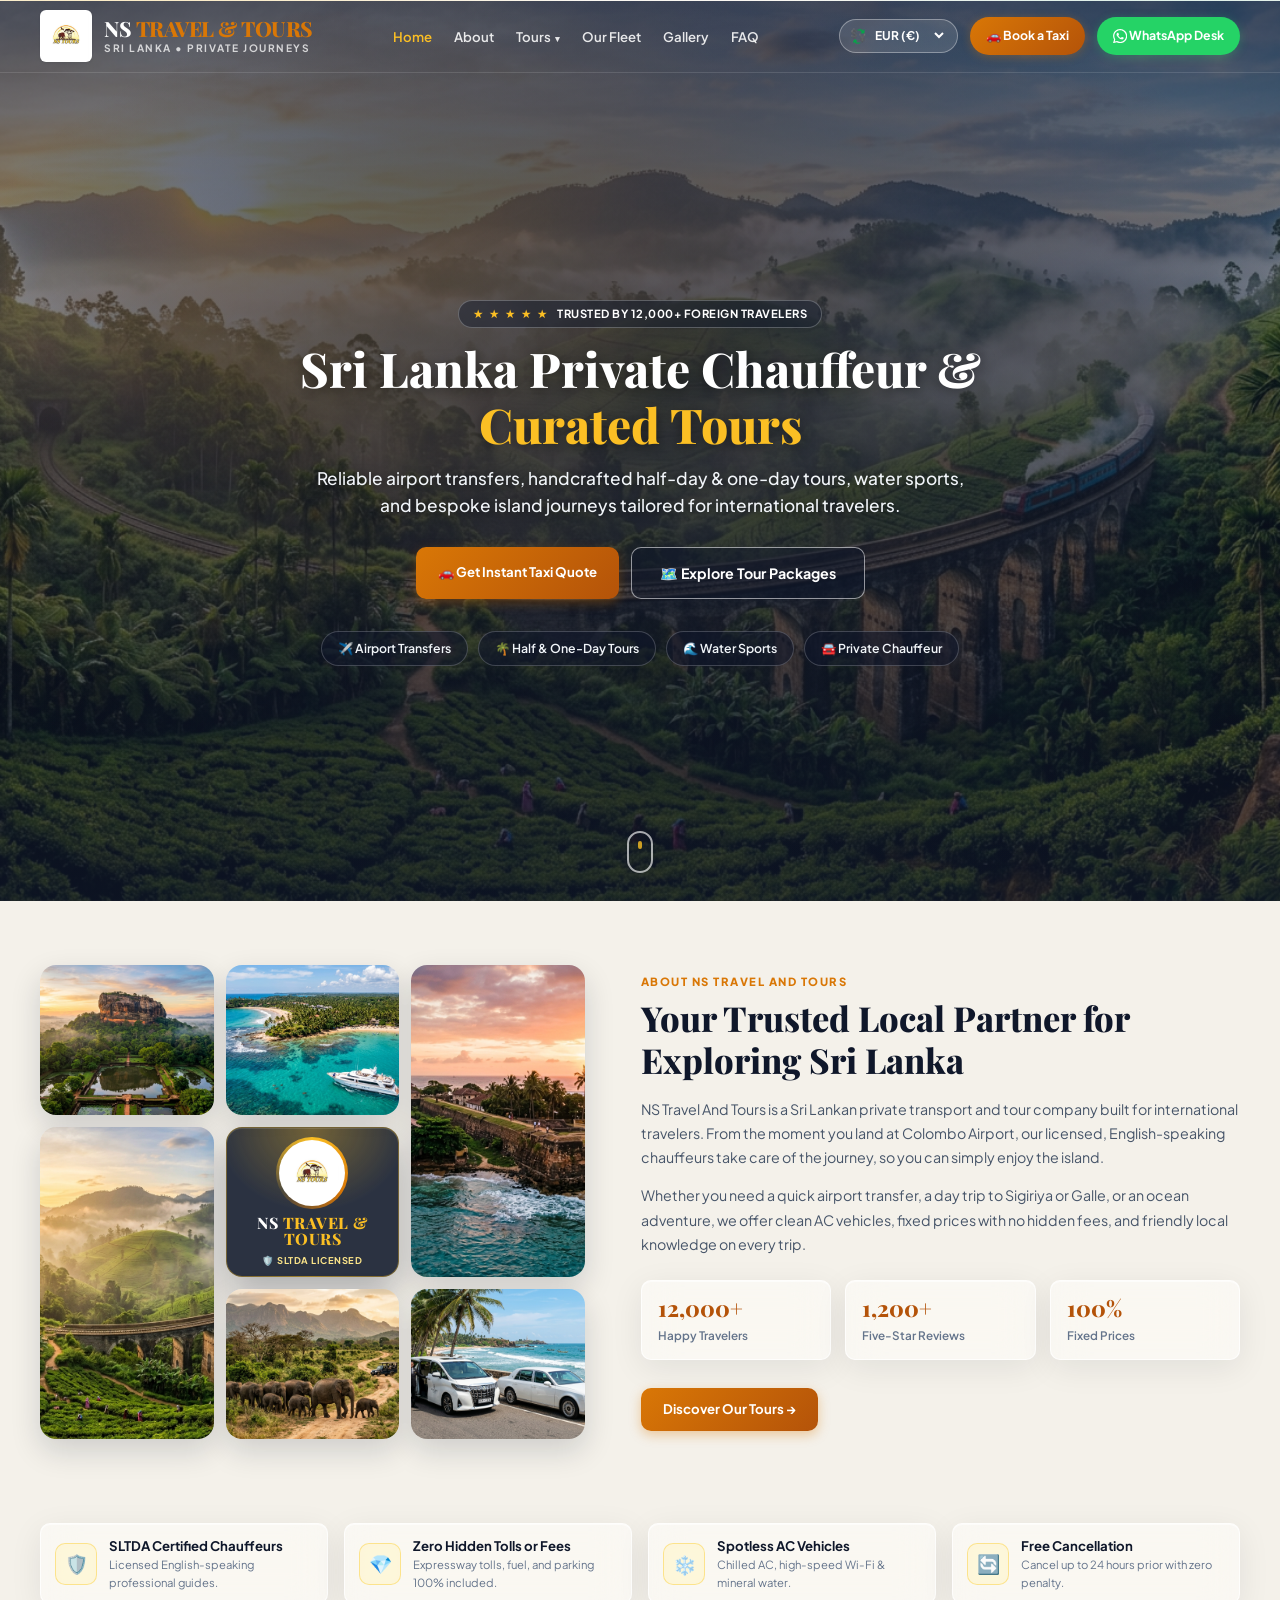
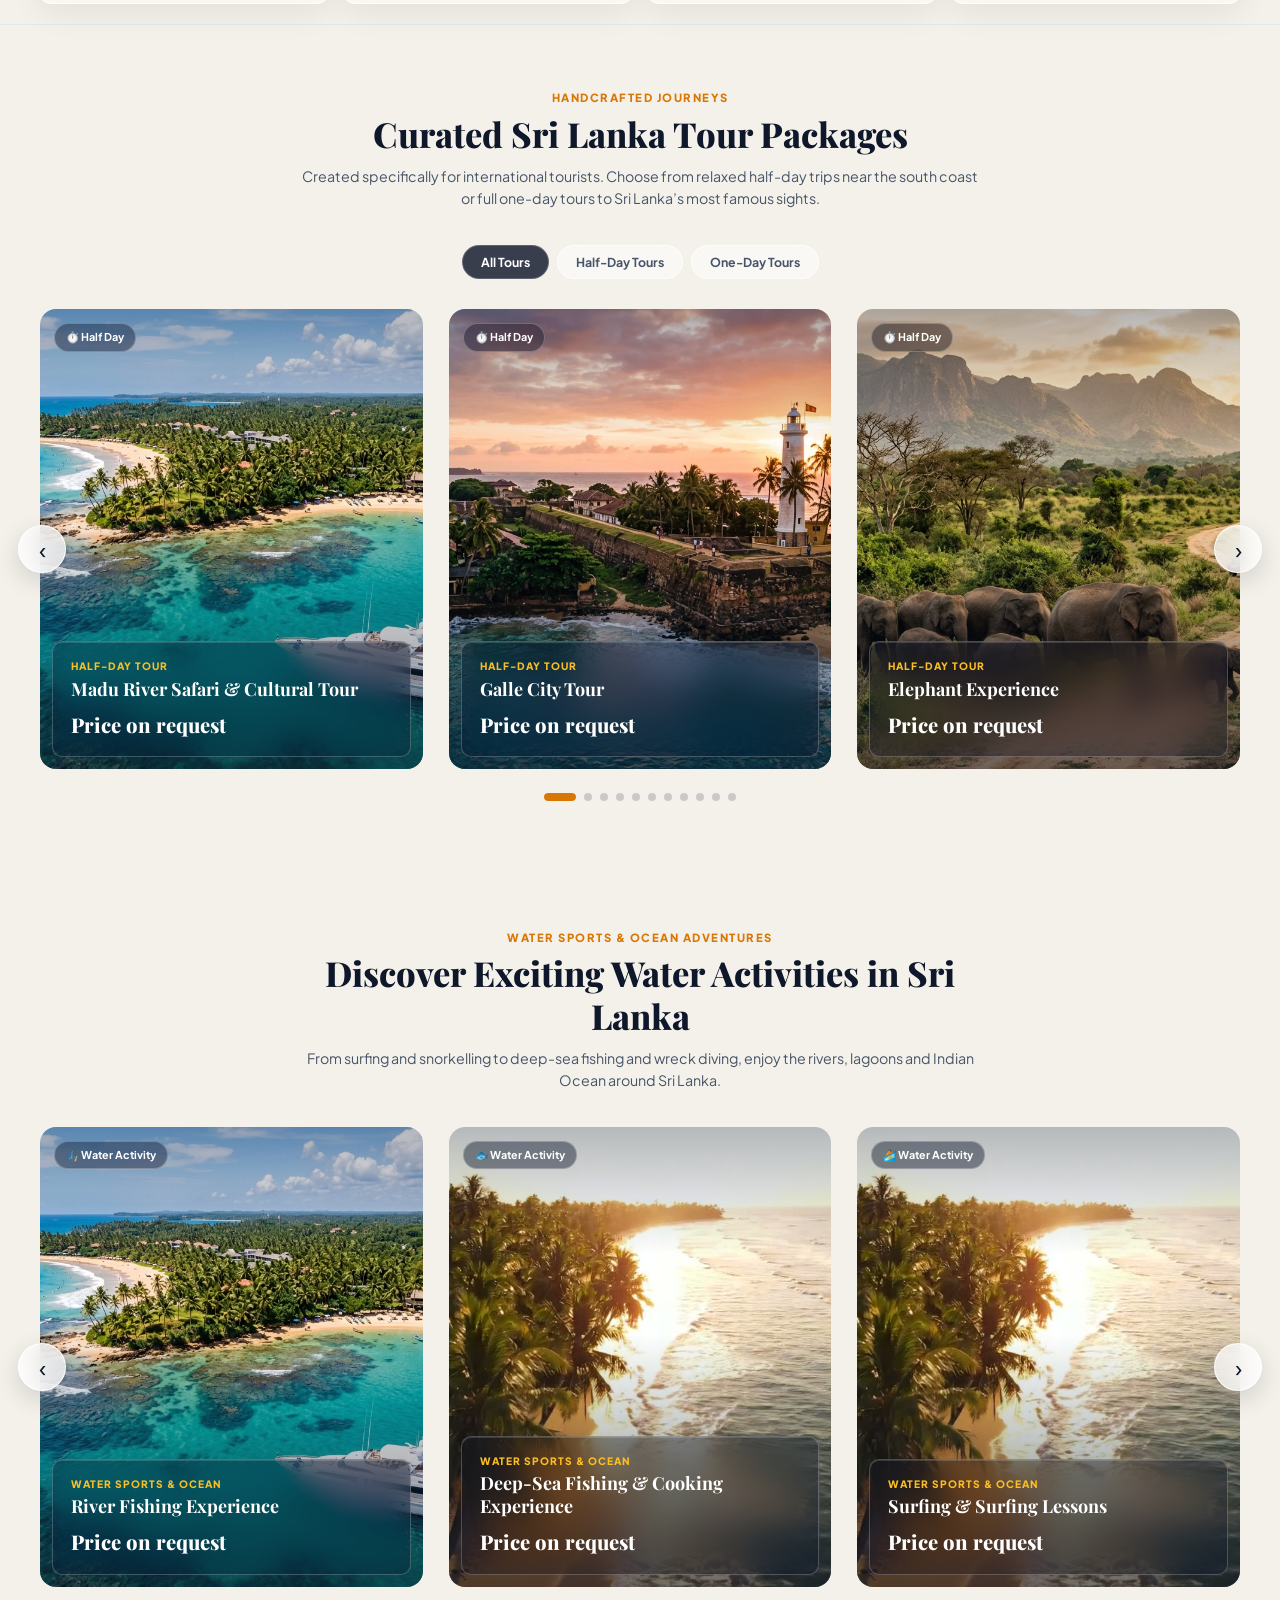
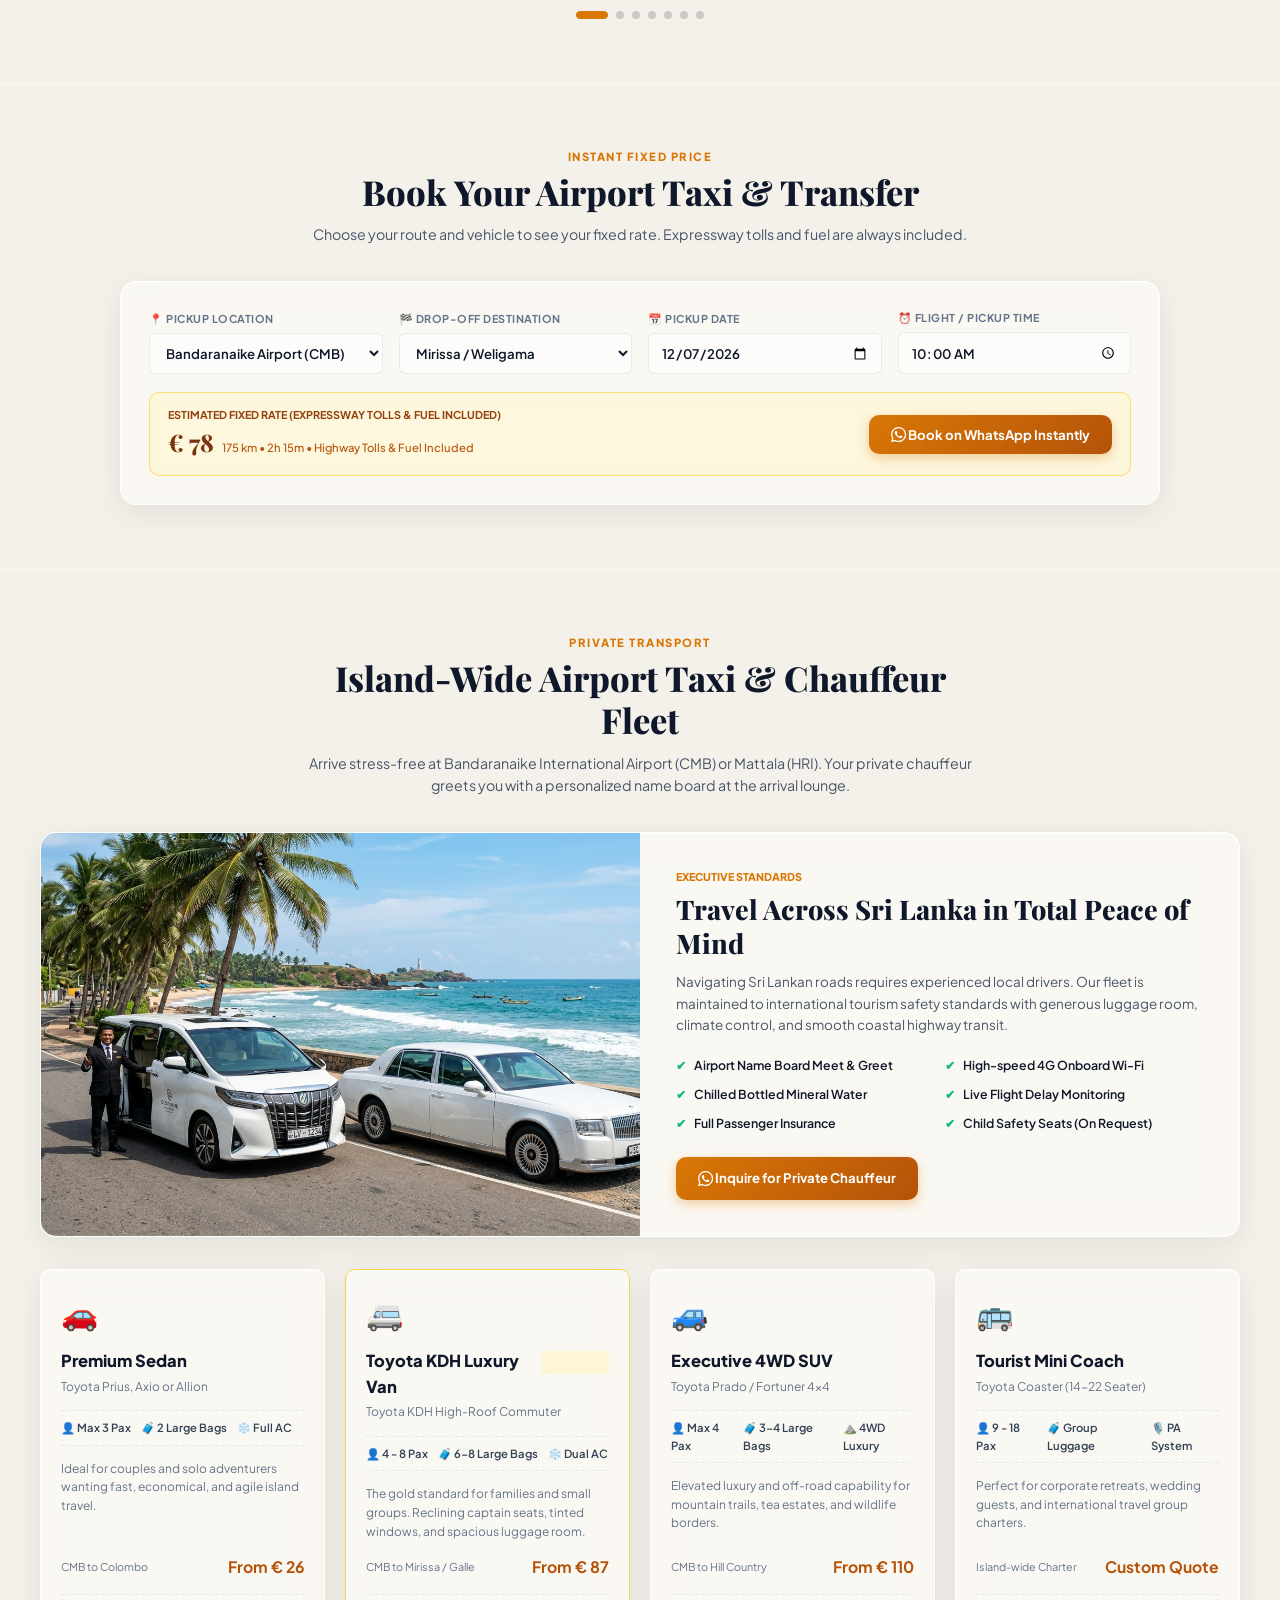
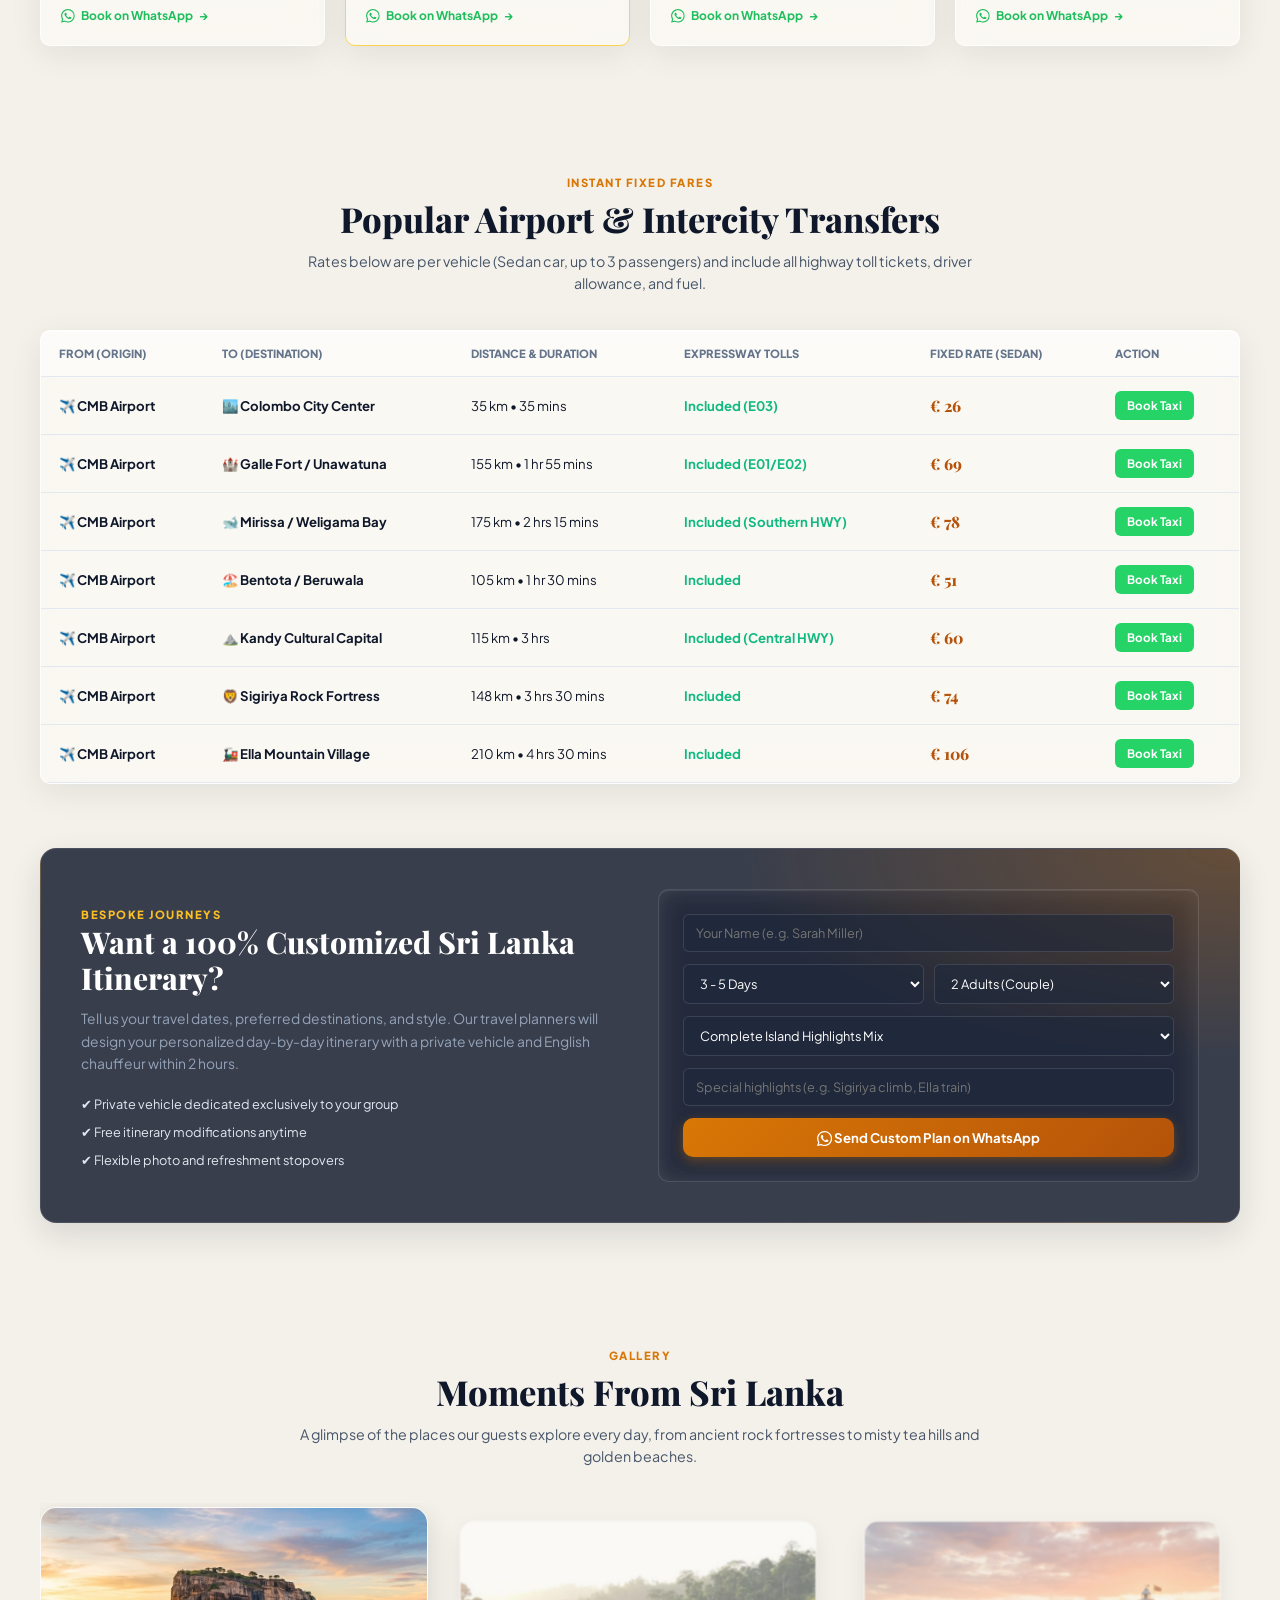
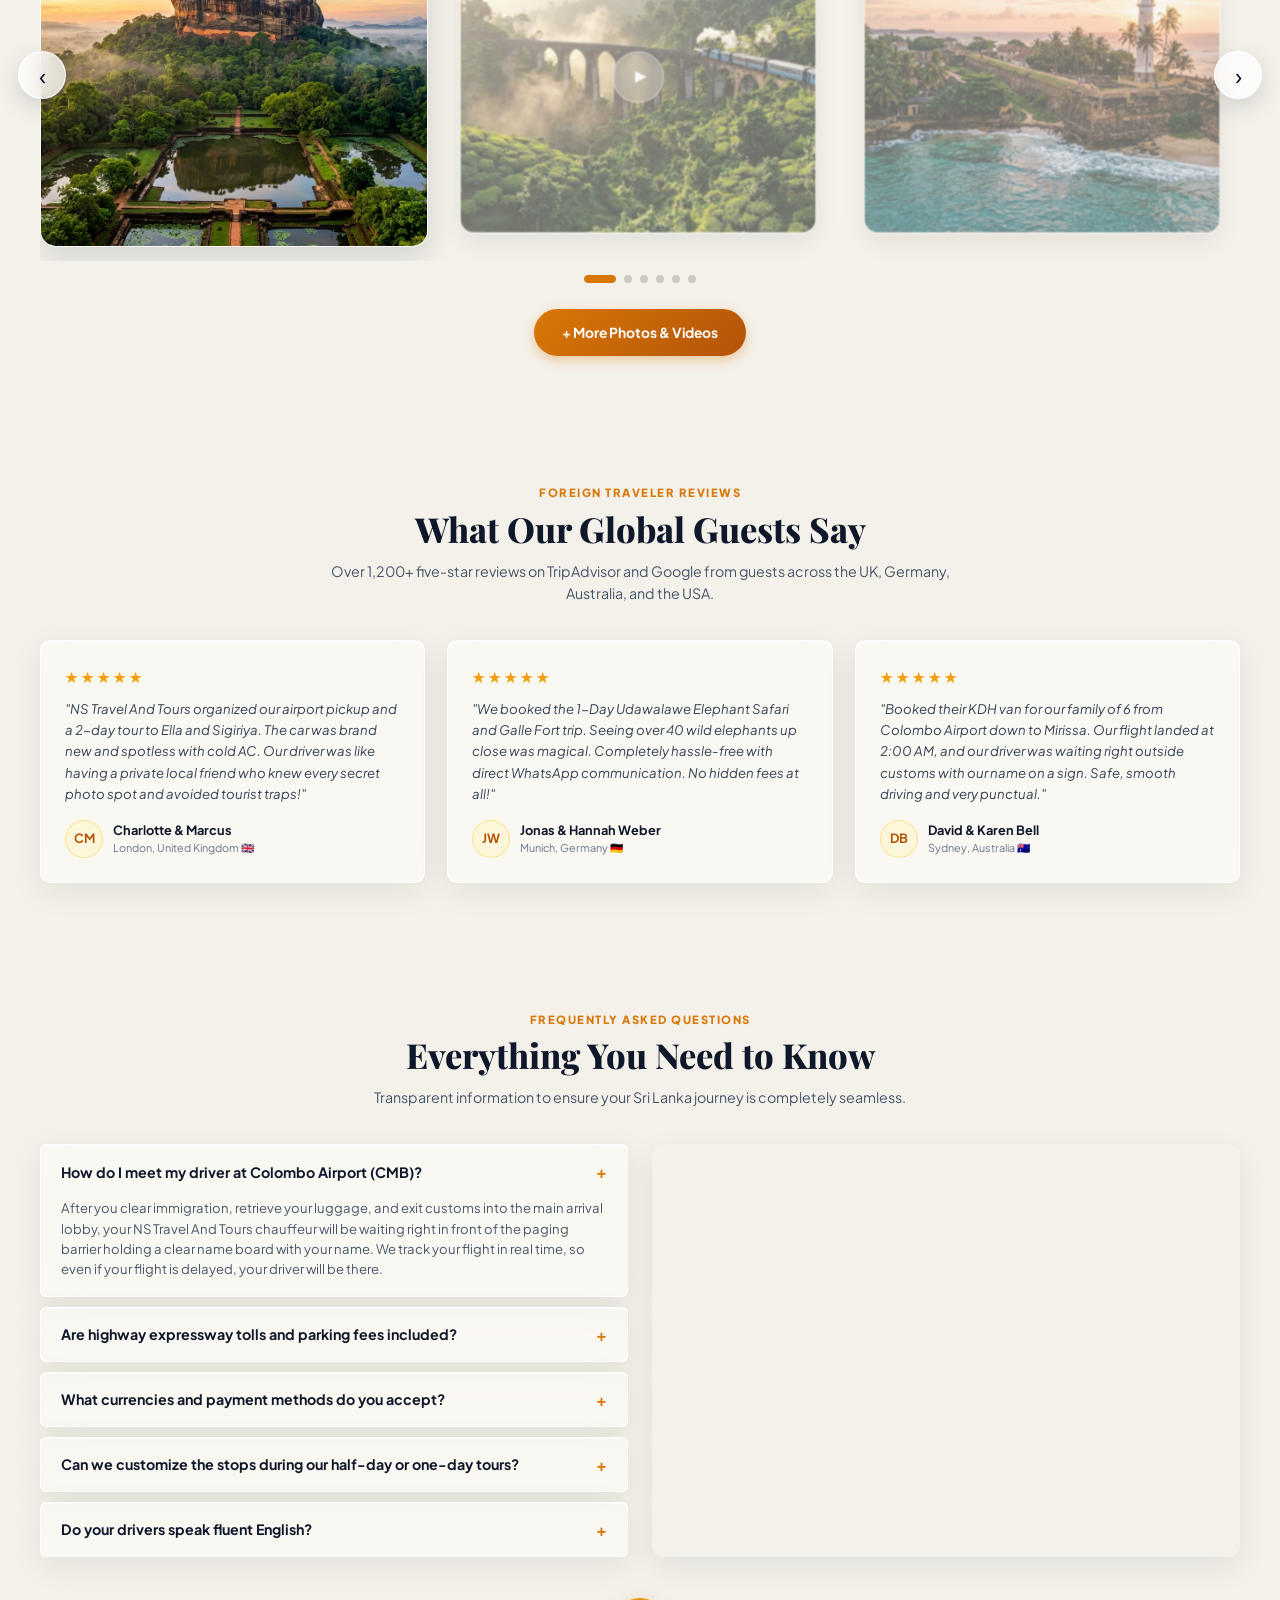
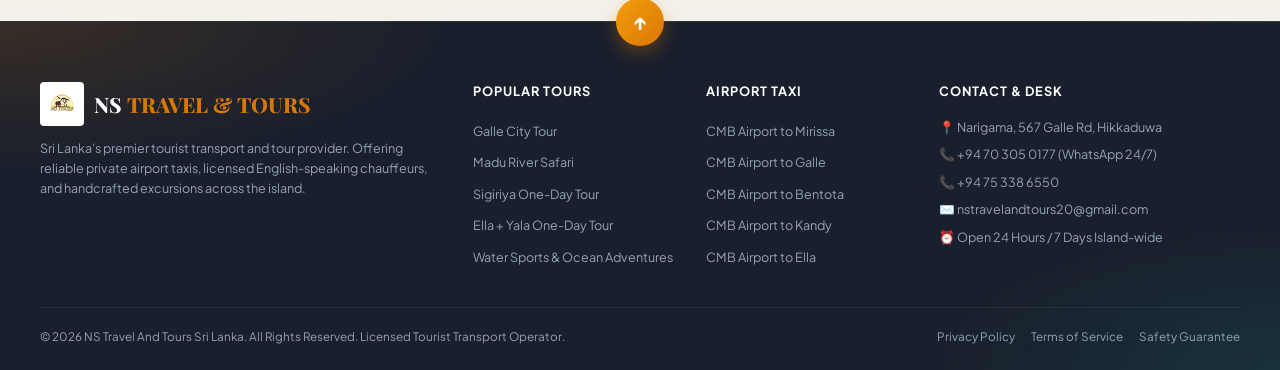
==== index.html @ 7541a438 "Update gallery and index pages to reflect new tour offerings and descriptions - Revised meta descrip" ====
<!DOCTYPE html>
<html lang="en">
<head>
  <meta charset="UTF-8">
  <meta http-equiv="X-UA-Compatible" content="IE=edge">
  <meta name="viewport" content="width=device-width, initial-scale=1.0">
  
  <title>NS Travel And Tours Sri Lanka | Private Airport Taxi, Chauffeur & Curated Tours</title>
  <meta name="description" content="Discover Sri Lanka with NS Travel And Tours. Premium private chauffeur transport, CMB airport transfers, half-day & one-day tours, wildlife safaris, water sports, and bespoke island journeys for international travelers.">
  <meta name="keywords" content="Sri Lanka tours, Sri Lanka airport taxi, private chauffeur Sri Lanka, 1 day tour Sri Lanka, half day tour Sri Lanka, Sri Lanka water sports, Galle day tour, Sigiriya day tour, Ella train tour, Yala safari, Mirissa whale watching, NS Travel And Tours">
  <meta property="og:title" content="NS Travel And Tours Sri Lanka - Private Transport & Curated Tours">
  <meta property="og:description" content="Reliable private chauffeur service, airport transfers, and half-day and one-day tours and water sports across Sri Lanka.">
  <meta property="og:image" content="assets/images/hero.jpg">
  <meta property="og:type" content="website">

  <!-- Favicon -->
  <link rel="icon" type="image/jpeg" href="assets/images/logo.jpg">

  <!-- Fonts -->
  <link rel="preconnect" href="https://fonts.googleapis.com">
  <link rel="preconnect" href="https://fonts.gstatic.com" crossorigin>
  <link href="https://fonts.googleapis.com/css2?family=Playfair+Display:ital,wght@0,600;0,700;0,800;1,600&family=Plus+Jakarta+Sans:wght@400;500;600;700;800&display=swap" rel="stylesheet">

  <link rel="stylesheet" href="assets/css/style.css">
</head>
<body>

  <!-- Icon sprite: WhatsApp logo, used via <use href="#icon-whatsapp"> -->
  <svg xmlns="http://www.w3.org/2000/svg" style="display: none;">
    <symbol id="icon-whatsapp" viewBox="0 0 24 24">
      <path fill="currentColor" d="M17.472 14.382c-.297-.149-1.758-.867-2.03-.967-.273-.099-.471-.148-.67.15-.197.297-.767.966-.94 1.164-.173.199-.347.223-.644.075-.297-.15-1.255-.463-2.39-1.475-.883-.788-1.48-1.761-1.653-2.059-.173-.297-.018-.458.13-.606.134-.133.298-.347.446-.52.149-.174.198-.298.298-.497.099-.198.05-.371-.025-.52-.075-.149-.669-1.612-.916-2.207-.242-.579-.487-.5-.669-.51-.173-.008-.371-.01-.57-.01-.198 0-.52.074-.792.372-.272.297-1.04 1.016-1.04 2.479 0 1.462 1.065 2.875 1.213 3.074.149.198 2.096 3.2 5.077 4.487.709.306 1.262.489 1.694.625.712.227 1.36.195 1.871.118.571-.085 1.758-.719 2.006-1.413.248-.694.248-1.289.173-1.413-.074-.124-.272-.198-.57-.347m-5.421 7.403h-.004a9.87 9.87 0 01-5.031-1.378l-.361-.214-3.741.982.998-3.648-.235-.374a9.86 9.86 0 01-1.51-5.26c.001-5.45 4.436-9.884 9.888-9.884 2.64 0 5.122 1.03 6.988 2.898a9.825 9.825 0 012.893 6.994c-.003 5.45-4.437 9.884-9.885 9.884m8.413-18.297A11.815 11.815 0 0012.05 0C5.495 0 .16 5.335.157 11.892c0 2.096.547 4.142 1.588 5.945L.057 24l6.305-1.654a11.882 11.882 0 005.683 1.448h.005c6.554 0 11.89-5.335 11.893-11.893a11.821 11.821 0 00-3.48-8.413z"/>
    </symbol>
  </svg>


  <!-- Main Header Navigation -->
  <header class="main-header is-transparent">
    <div class="container navbar">
      <a href="#home" class="brand-link">
        <img src="assets/images/logo.jpg" alt="NS Travel And Tours Sri Lanka" class="brand-logo-img">
        <div class="brand-text">
          <span class="brand-title">NS <span>TRAVEL &amp; TOURS</span></span>
          <span class="brand-sub">Sri Lanka • Private Journeys</span>
        </div>
      </a>

      <!-- Clean Single-line Navigation Menu -->
      <nav>
        <ul class="nav-menu" id="navMenu">
          <li><a href="#home" class="nav-link active">Home</a></li>
          <li><a href="#about" class="nav-link">About</a></li>
          <li class="nav-has-mega">
            <a href="#tours" class="nav-link">Tours <span class="nav-caret" aria-hidden="true">▾</span></a>

            <!-- Tours mega menu (lists are filled from TOURS in app.js) -->
            <div class="tours-mega" id="toursMega">
              <div class="tours-mega-top">
                <span class="tours-mega-title">📍 All Tours in Sri Lanka</span>
                <div class="tours-mega-filters">
                  <a href="#tours" data-menu-filter="halfday">Half-Day</a>
                  <a href="#tours" data-menu-filter="1day">One-Day</a>
                  <a href="#water-sports">Water Sports</a>
                </div>
              </div>

              <div class="tours-mega-cols">
                <div class="tours-mega-col">
                  <h4 class="tours-mega-heading">Half-Day Tours</h4>
                  <ul class="tours-mega-list" id="megaDayTours"></ul>

                  <h4 class="tours-mega-heading is-ocean">Water Sports &amp; Ocean</h4>
                  <ul class="tours-mega-list mega-water-list" id="megaWaterSports"></ul>
                  <a href="#tours" class="tours-mega-more" data-menu-filter="all">View All Tours <span>→</span></a>
                </div>

                <div class="tours-mega-col is-warm">
                  <h4 class="tours-mega-heading">One-Day Tours</h4>
                  <ul class="tours-mega-list" id="megaMultiTours"></ul>
                  <a href="#planner" class="tours-mega-more">Design Your Own Journey <span>→</span></a>
                </div>
              </div>
            </div>
          </li>
          <li><a href="#fleet" class="nav-link">Our Fleet</a></li>
          <li><a href="gallery.html" class="nav-link">Gallery</a></li>
          <li><a href="#faq" class="nav-link">FAQ</a></li>
          <li class="nav-menu-currency">
            <label for="currencySelectorMobile">💱 Currency</label>
            <select id="currencySelectorMobile" class="currency-select" aria-label="Select Currency">
              <option value="EUR" selected>EUR (€)</option>
              <option value="GBP">GBP (£)</option>
              <option value="CHF">CHF (Fr)</option>
              <option value="USD">USD ($)</option>
              <option value="AUD">AUD (A$)</option>
              <option value="LKR">LKR (Rs)</option>
            </select>
          </li>
        </ul>
      </nav>

      <div class="nav-actions">
        <label class="header-currency" for="currencySelector" title="Select Currency">
          <span class="header-currency-icon">💱</span>
          <select id="currencySelector" class="currency-select" aria-label="Select Currency">
            <option value="EUR" selected>EUR (€)</option>
            <option value="GBP">GBP (£)</option>
            <option value="CHF">CHF (Fr)</option>
            <option value="USD">USD ($)</option>
            <option value="AUD">AUD (A$)</option>
            <option value="LKR">LKR (Rs)</option>
          </select>
        </label>
        <a href="#book" class="btn-header-book">
          <span>🚗 Book a Taxi</span>
        </a>
        <a href="https://wa.me/94703050177?text=Hello%20NS%20Travel%20And%20Tours!%20I%20would%20like%20to%20inquire%20about%20tours%20and%20private%20transport." target="_blank" class="btn-header-wa">
          <span><svg class="wa-icon" aria-hidden="true"><use href="#icon-whatsapp"></use></svg> WhatsApp Desk</span>
        </a>
        <button class="mobile-toggle-btn" id="mobileMenuToggle" aria-label="Toggle navigation">☰</button>
      </div>
    </div>
  </header>

  <!-- Hero Section -->
  <section class="hero-section" id="home">
    <!-- Background video playlist (crossfades between clips, see app.js) -->
    <div class="hero-video-wrap" aria-hidden="true"
         data-videos="assets/videos/hero-train.mp4,assets/videos/hero-sigiriya.mp4,assets/videos/hero-beach.mp4">
      <video class="hero-video is-active" muted playsinline preload="auto"></video>
      <video class="hero-video" muted playsinline preload="auto"></video>
    </div>

    <div class="container">
      <div class="hero-header-box">
        <div class="hero-trust-tag">
          <span class="hero-stars">★ ★ ★ ★ ★</span>
          <span>Trusted by 12,000+ Foreign Travelers</span>
        </div>
        <h1 class="hero-main-title">Sri Lanka Private Chauffeur &amp; <span class="highlight">Curated Tours</span></h1>
        <p class="hero-sub-text">
          Reliable airport transfers, handcrafted half-day & one-day tours, water sports, and bespoke island journeys tailored for international travelers.
        </p>

        <div class="hero-cta-row">
          <a href="#book" class="btn-book-cta btn-hero">
            <span>🚗 Get Instant Taxi Quote</span>
          </a>
          <a href="#tours" class="btn-hero-ghost">
            <span>🗺️ Explore Tour Packages</span>
          </a>
        </div>

        <ul class="hero-offer-list">
          <li><a href="#book">✈️ Airport Transfers</a></li>
          <li><a href="#tours">🌴 Half &amp; One-Day Tours</a></li>
          <li><a href="#water-sports">🌊 Water Sports</a></li>
          <li><a href="#fleet">🚘 Private Chauffeur</a></li>
        </ul>
      </div>
    </div>

    <a href="#about" class="hero-scroll-cue" aria-label="Scroll to learn more">
      <span class="hero-scroll-mouse"></span>
    </a>
  </section>

  <!-- About Us Section -->
  <section class="section-wrap about-section" id="about">
    <div class="container about-grid">
      <div class="about-media">
        <!-- Pinwheel photo collage: six destinations around a central logo tile -->
        <div class="about-collage">
          <figure class="collage-tile tile-sigiriya">
            <img src="assets/images/sigiriya.jpg" alt="Sigiriya Lion Rock" loading="lazy">
          </figure>
          <figure class="collage-tile tile-ocean">
            <img src="assets/images/ocean.jpg" alt="Sri Lanka south coast beach" loading="lazy">
          </figure>
          <figure class="collage-tile tile-galle">
            <img src="assets/images/galle.jpg" alt="Galle Fort lighthouse" loading="lazy">
          </figure>
          <figure class="collage-tile tile-ella">
            <img src="assets/images/hero.jpg" alt="Ella hill country and Nine Arch Bridge" loading="lazy">
          </figure>

          <div class="collage-center">
            <div class="collage-logo">
              <img src="assets/images/logo.jpg" alt="NS Travel And Tours logo">
            </div>
            <span class="collage-brand">NS <span>TRAVEL &amp; TOURS</span></span>
            <span class="collage-license">🛡️ SLTDA Licensed</span>
          </div>

          <figure class="collage-tile tile-safari">
            <img src="assets/images/safari.jpg" alt="Wild elephants on safari" loading="lazy">
          </figure>
          <figure class="collage-tile tile-fleet">
            <img src="assets/images/fleet.jpg" alt="NS Travel And Tours private vehicles" loading="lazy">
          </figure>
        </div>
      </div>

      <div class="about-content">
        <span class="section-badge">About NS Travel And Tours</span>
        <h2 class="section-heading">Your Trusted Local Partner for Exploring Sri Lanka</h2>
        <p class="about-text">
          NS Travel And Tours is a Sri Lankan private transport and tour company built for international travelers. From the moment you land at Colombo Airport, our licensed, English-speaking chauffeurs take care of the journey, so you can simply enjoy the island.
        </p>
        <p class="about-text">
          Whether you need a quick airport transfer, a day trip to Sigiriya or Galle, or an ocean adventure, we offer clean AC vehicles, fixed prices with no hidden fees, and friendly local knowledge on every trip.
        </p>

        <div class="about-stats">
          <div class="about-stat">
            <strong>12,000+</strong>
            <span>Happy Travelers</span>
          </div>
          <div class="about-stat">
            <strong>1,200+</strong>
            <span>Five-Star Reviews</span>
          </div>
          <div class="about-stat">
            <strong>100%</strong>
            <span>Fixed Prices</span>
          </div>
        </div>

        <a href="#tours" class="btn-book-cta">
          <span>Discover Our Tours →</span>
        </a>
      </div>
    </div>
  </section>

  <!-- Clear Trust Guarantees Bar -->
  <div class="guarantee-bar">
    <div class="container guarantee-grid">
      <div class="guarantee-item">
        <div class="guarantee-icon">🛡️</div>
        <div>
          <div class="guarantee-title">SLTDA Certified Chauffeurs</div>
          <div class="guarantee-sub">Licensed English-speaking professional guides.</div>
        </div>
      </div>

      <div class="guarantee-item">
        <div class="guarantee-icon">💎</div>
        <div>
          <div class="guarantee-title">Zero Hidden Tolls or Fees</div>
          <div class="guarantee-sub">Expressway tolls, fuel, and parking 100% included.</div>
        </div>
      </div>

      <div class="guarantee-item">
        <div class="guarantee-icon">❄️</div>
        <div>
          <div class="guarantee-title">Spotless AC Vehicles</div>
          <div class="guarantee-sub">Chilled AC, high-speed Wi-Fi & mineral water.</div>
        </div>
      </div>

      <div class="guarantee-item">
        <div class="guarantee-icon">🔄</div>
        <div>
          <div class="guarantee-title">Free Cancellation</div>
          <div class="guarantee-sub">Cancel up to 24 hours prior with zero penalty.</div>
        </div>
      </div>
    </div>
  </div>

  <!-- Tour Packages Section -->
  <section class="section-wrap" id="tours">
    <div class="container">
      <div class="section-head">
        <span class="section-badge">Handcrafted Journeys</span>
        <h2 class="section-heading">Curated Sri Lanka Tour Packages</h2>
        <p class="section-desc">
          Created specifically for international tourists. Choose from relaxed half-day trips near the south coast or full one-day tours to Sri Lanka’s most famous sights.
        </p>
      </div>

      <!-- Filter Tabs -->
      <div class="filter-tabs-row">
        <button class="filter-pill-btn active" data-filter="all">All Tours</button>
        <button class="filter-pill-btn" data-filter="halfday">Half-Day Tours</button>
        <button class="filter-pill-btn" data-filter="1day">One-Day Tours</button>
      </div>

      <!-- Tours Cards Slider -->
      <div class="tours-slider">
        <button type="button" class="slider-btn slider-prev" aria-label="Previous tours">‹</button>
        <div class="tours-card-grid" id="toursGrid">
          <!-- Rendered dynamically by app.js -->
        </div>
        <button type="button" class="slider-btn slider-next" aria-label="Next tours">›</button>
      </div>
      <div class="slider-dots" id="toursDots"></div>
    </div>
  </section>

  <!-- Water Sports & Ocean Adventures Section -->
  <section class="section-wrap water-section" id="water-sports">
    <div class="container">
      <div class="section-head">
        <span class="section-badge">Water Sports &amp; Ocean Adventures</span>
        <h2 class="section-heading">Discover Exciting Water Activities in Sri Lanka</h2>
        <p class="section-desc">
          From surfing and snorkelling to deep-sea fishing and wreck diving, enjoy the rivers, lagoons and Indian Ocean around Sri Lanka.
        </p>
      </div>

      <!-- Water Sports Cards Slider -->
      <div class="tours-slider">
        <button type="button" class="slider-btn slider-prev" aria-label="Previous water activities">‹</button>
        <div class="tours-card-grid" id="waterSportsGrid">
          <!-- Rendered dynamically by app.js -->
        </div>
        <button type="button" class="slider-btn slider-next" aria-label="Next water activities">›</button>
      </div>
      <div class="slider-dots" id="waterDots"></div>
    </div>
  </section>

  <!-- Airport Taxi Booking Section -->
  <section class="section-wrap booking-section" id="book">
    <div class="container">
      <div class="section-head">
        <span class="section-badge">Instant Fixed Price</span>
        <h2 class="section-heading">Book Your Airport Taxi &amp; Transfer</h2>
        <p class="section-desc">
          Choose your route and vehicle to see your fixed rate. Expressway tolls and fuel are always included.
        </p>
      </div>

      <div class="booking-card">
        <!-- Transport Fare Calculator -->
        <div class="booking-pane active" id="tabTransport">
          <div class="booking-form-grid">
            <div class="input-box">
              <label class="input-label" for="calcPickup">📍 Pickup Location</label>
              <select id="calcPickup" class="input-field">
                <option value="CMB Airport" selected>Bandaranaike Airport (CMB)</option>
                <option value="Colombo">Colombo City</option>
                <option value="Negombo">Negombo</option>
                <option value="Bentota">Bentota</option>
                <option value="Galle">Galle Fort</option>
                <option value="Mirissa">Mirissa</option>
                <option value="Ella">Ella</option>
                <option value="Kandy">Kandy</option>
                <option value="Sigiriya">Sigiriya</option>
              </select>
            </div>

            <div class="input-box">
              <label class="input-label" for="calcDropoff">🏁 Drop-off Destination</label>
              <select id="calcDropoff" class="input-field">
                <option value="Mirissa" selected>Mirissa / Weligama</option>
                <option value="Galle">Galle / Unawatuna</option>
                <option value="Bentota">Bentota / Hikkaduwa</option>
                <option value="Colombo">Colombo City Center</option>
                <option value="Kandy">Kandy Hill Capital</option>
                <option value="Sigiriya">Sigiriya / Dambulla</option>
                <option value="Ella">Ella Mountain Village</option>
                <option value="Yala">Yala National Park</option>
                <option value="CMB Airport">Bandaranaike Airport (CMB)</option>
              </select>
            </div>

            <!-- Hidden for now: remove style="display: none;" to show again -->
            <div class="input-box" style="display: none;">
              <label class="input-label" for="calcVehicle">🚘 Vehicle Type</label>
              <select id="calcVehicle" class="input-field">
                <option value="sedan" selected>Sedan Car (1-3 Pax, 2 Bags)</option>
                <option value="van">Toyota KDH Luxury Van (4-8 Pax)</option>
                <option value="suv">Premium 4WD SUV (1-4 Pax)</option>
                <option value="coach">Mini Coach (9-18 Pax)</option>
              </select>
            </div>

            <div class="input-box">
              <label class="input-label" for="calcDate">📅 Pickup Date</label>
              <input type="date" id="calcDate" class="input-field">
            </div>

            <div class="input-box">
              <label class="input-label" for="calcTime">⏰ Flight / Pickup Time</label>
              <input type="time" id="calcTime" class="input-field" value="10:00">
            </div>

            <!-- Hidden for now: remove style="display: none;" to show again -->
            <div class="input-box" style="display: none;">
              <label class="input-label" for="calcPax">👥 Guests</label>
              <select id="calcPax" class="input-field">
                <option value="1">1 Person</option>
                <option value="2" selected>2 Persons</option>
                <option value="3">3 Persons</option>
                <option value="4-6">4-6 Persons</option>
                <option value="7+">7+ Group</option>
              </select>
            </div>
          </div>

          <div class="quote-strip">
            <div class="quote-left">
              <span class="quote-label">Estimated Fixed Rate (Expressway Tolls &amp; Fuel Included)</span>
              <div class="quote-price-line">
                <span class="quote-amount" id="calcQuotePrice">$ 85</span>
                <span class="quote-meta-tag" id="calcRouteMeta">175 km • 2h 15m • Free Mineral Water &amp; Wi-Fi</span>
              </div>
            </div>

            <button type="button" class="btn-book-cta" id="btnBookTransport">
              <span><svg class="wa-icon" aria-hidden="true"><use href="#icon-whatsapp"></use></svg> Book on WhatsApp Instantly</span>
            </button>
          </div>
        </div>

      </div>
    </div>
  </section>

  <!-- Transport & Fleet Section -->
  <section class="section-wrap" id="transport">
    <div class="container">
      <div class="section-head">
        <span class="section-badge">Private Transport</span>
        <h2 class="section-heading">Island-Wide Airport Taxi &amp; Chauffeur Fleet</h2>
        <p class="section-desc">
          Arrive stress-free at Bandaranaike International Airport (CMB) or Mattala (HRI). Your private chauffeur greets you with a personalized name board at the arrival lounge.
        </p>
      </div>

      <!-- Fleet Banner Card -->
      <div class="fleet-box" id="fleet">
        <img src="assets/images/fleet.jpg" alt="NS Travel And Tours Luxury Chauffeur Fleet" class="fleet-img">
        <div class="fleet-details">
          <span style="font-size: 0.72rem; font-weight: 800; color: var(--primary); text-transform: uppercase; margin-bottom: 8px;">Executive Standards</span>
          <h3 class="fleet-title">Travel Across Sri Lanka in Total Peace of Mind</h3>
          <p class="fleet-text">
            Navigating Sri Lankan roads requires experienced local drivers. Our fleet is maintained to international tourism safety standards with generous luggage room, climate control, and smooth coastal highway transit.
          </p>

          <div class="fleet-checklist">
            <div class="fleet-check-item"><span class="check-icon">✔</span> Airport Name Board Meet &amp; Greet</div>
            <div class="fleet-check-item"><span class="check-icon">✔</span> High-speed 4G Onboard Wi-Fi</div>
            <div class="fleet-check-item"><span class="check-icon">✔</span> Chilled Bottled Mineral Water</div>
            <div class="fleet-check-item"><span class="check-icon">✔</span> Live Flight Delay Monitoring</div>
            <div class="fleet-check-item"><span class="check-icon">✔</span> Full Passenger Insurance</div>
            <div class="fleet-check-item"><span class="check-icon">✔</span> Child Safety Seats (On Request)</div>
          </div>

          <a href="https://wa.me/94703050177?text=Hello%20NS%20Travel%20And%20Tours!%20I%20would%20like%20to%20hire%20a%20private%20chauffeur%20and%20car." target="_blank" class="btn-book-cta" style="align-self: flex-start;">
            <span><svg class="wa-icon" aria-hidden="true"><use href="#icon-whatsapp"></use></svg> Inquire for Private Chauffeur</span>
          </a>
        </div>
      </div>

      <!-- Vehicle Categories Grid -->
      <div class="vehicles-card-grid">
        <div class="vehicle-box" role="button" tabindex="0" aria-label="Book this vehicle on WhatsApp">
          <div class="vehicle-icon">🚗</div>
          <h4 class="vehicle-title">Premium Sedan</h4>
          <p class="vehicle-sub">Toyota Prius, Axio or Allion</p>
          <div class="vehicle-pill-row">
            <span class="vehicle-pill">👤 Max 3 Pax</span>
            <span class="vehicle-pill">🧳 2 Large Bags</span>
            <span class="vehicle-pill">❄️ Full AC</span>
          </div>
          <p style="font-size: 0.8rem; color: var(--text-muted); margin-bottom: 14px;">
            Ideal for couples and solo adventurers wanting fast, economical, and agile island travel.
          </p>
          <div class="vehicle-fare-footer">
            <span style="font-size: 0.72rem; color: var(--text-muted);">CMB to Colombo</span>
            <strong style="color: var(--primary-hover); font-size: 1.05rem;">From <span class="vehicle-price" data-price-usd="28">$ 28</span></strong>
          </div>
          <span class="vehicle-wa-cta"><svg class="wa-icon" aria-hidden="true"><use href="#icon-whatsapp"></use></svg> Book on WhatsApp <span aria-hidden="true">→</span></span>
        </div>

        <div class="vehicle-box" role="button" tabindex="0" aria-label="Book this vehicle on WhatsApp" style="border-color: #FCD34D;">
          <div class="vehicle-icon">🚐</div>
          <div style="display: flex; justify-content: space-between; align-items: baseline;">
            <h4 class="vehicle-title">Toyota KDH Luxury Van</h4>
            <span class="vehicle-popular-tag">POPULAR</span>
          </div>
          <p class="vehicle-sub">Toyota KDH High-Roof Commuter</p>
          <div class="vehicle-pill-row">
            <span class="vehicle-pill">👤 4 - 8 Pax</span>
            <span class="vehicle-pill">🧳 6-8 Large Bags</span>
            <span class="vehicle-pill">❄️ Dual AC</span>
          </div>
          <p style="font-size: 0.8rem; color: var(--text-muted); margin-bottom: 14px;">
            The gold standard for families and small groups. Reclining captain seats, tinted windows, and spacious luggage room.
          </p>
          <div class="vehicle-fare-footer">
            <span style="font-size: 0.72rem; color: var(--text-muted);">CMB to Mirissa / Galle</span>
            <strong style="color: var(--primary-hover); font-size: 1.05rem;">From <span class="vehicle-price" data-price-usd="95">$ 95</span></strong>
          </div>
          <span class="vehicle-wa-cta"><svg class="wa-icon" aria-hidden="true"><use href="#icon-whatsapp"></use></svg> Book on WhatsApp <span aria-hidden="true">→</span></span>
        </div>

        <div class="vehicle-box" role="button" tabindex="0" aria-label="Book this vehicle on WhatsApp">
          <div class="vehicle-icon">🚙</div>
          <h4 class="vehicle-title">Executive 4WD SUV</h4>
          <p class="vehicle-sub">Toyota Prado / Fortuner 4x4</p>
          <div class="vehicle-pill-row">
            <span class="vehicle-pill">👤 Max 4 Pax</span>
            <span class="vehicle-pill">🧳 3-4 Large Bags</span>
            <span class="vehicle-pill">⛰️ 4WD Luxury</span>
          </div>
          <p style="font-size: 0.8rem; color: var(--text-muted); margin-bottom: 14px;">
            Elevated luxury and off-road capability for mountain trails, tea estates, and wildlife borders.
          </p>
          <div class="vehicle-fare-footer">
            <span style="font-size: 0.72rem; color: var(--text-muted);">CMB to Hill Country</span>
            <strong style="color: var(--primary-hover); font-size: 1.05rem;">From <span class="vehicle-price" data-price-usd="120">$ 120</span></strong>
          </div>
          <span class="vehicle-wa-cta"><svg class="wa-icon" aria-hidden="true"><use href="#icon-whatsapp"></use></svg> Book on WhatsApp <span aria-hidden="true">→</span></span>
        </div>

        <div class="vehicle-box" role="button" tabindex="0" aria-label="Book this vehicle on WhatsApp">
          <div class="vehicle-icon">🚌</div>
          <h4 class="vehicle-title">Tourist Mini Coach</h4>
          <p class="vehicle-sub">Toyota Coaster (14-22 Seater)</p>
          <div class="vehicle-pill-row">
            <span class="vehicle-pill">👤 9 - 18 Pax</span>
            <span class="vehicle-pill">🧳 Group Luggage</span>
            <span class="vehicle-pill">🎙️ PA System</span>
          </div>
          <p style="font-size: 0.8rem; color: var(--text-muted); margin-bottom: 14px;">
            Perfect for corporate retreats, wedding guests, and international travel group charters.
          </p>
          <div class="vehicle-fare-footer">
            <span style="font-size: 0.72rem; color: var(--text-muted);">Island-wide Charter</span>
            <strong style="color: var(--primary-hover); font-size: 1.05rem;">Custom Quote</strong>
          </div>
          <span class="vehicle-wa-cta"><svg class="wa-icon" aria-hidden="true"><use href="#icon-whatsapp"></use></svg> Book on WhatsApp <span aria-hidden="true">→</span></span>
        </div>
      </div>
    </div>
  </section>

  <!-- Popular Fixed Rate Routes Table -->
  <section class="section-wrap" id="routes">
    <div class="container">
      <div class="section-head">
        <span class="section-badge">Instant Fixed Fares</span>
        <h2 class="section-heading">Popular Airport &amp; Intercity Transfers</h2>
        <p class="section-desc">
          Rates below are per vehicle (Sedan car, up to 3 passengers) and include all highway toll tickets, driver allowance, and fuel.
        </p>
      </div>

      <div class="routes-card-table">
        <table class="styled-table">
          <thead>
            <tr>
              <th>From (Origin)</th>
              <th>To (Destination)</th>
              <th>Distance &amp; Duration</th>
              <th>Expressway Tolls</th>
              <th>Fixed Rate (Sedan)</th>
              <th>Action</th>
            </tr>
          </thead>
          <tbody>
            <tr class="route-row" data-usd="28">
              <td><strong>✈️ CMB Airport</strong></td>
              <td><strong>🏙️ Colombo City Center</strong></td>
              <td>35 km • 35 mins</td>
              <td><span style="color: var(--accent-green); font-weight: 700;">Included (E03)</span></td>
              <td><span class="route-price-tag">$ 28</span></td>
              <td><button class="btn-card-wa" onclick="quickBookRoute('CMB Airport', 'Colombo City')">Book Taxi</button></td>
            </tr>
            <tr class="route-row" data-usd="75">
              <td><strong>✈️ CMB Airport</strong></td>
              <td><strong>🏰 Galle Fort / Unawatuna</strong></td>
              <td>155 km • 1 hr 55 mins</td>
              <td><span style="color: var(--accent-green); font-weight: 700;">Included (E01/E02)</span></td>
              <td><span class="route-price-tag">$ 75</span></td>
              <td><button class="btn-card-wa" onclick="quickBookRoute('CMB Airport', 'Galle Fort')">Book Taxi</button></td>
            </tr>
            <tr class="route-row" data-usd="85">
              <td><strong>✈️ CMB Airport</strong></td>
              <td><strong>🐋 Mirissa / Weligama Bay</strong></td>
              <td>175 km • 2 hrs 15 mins</td>
              <td><span style="color: var(--accent-green); font-weight: 700;">Included (Southern HWY)</span></td>
              <td><span class="route-price-tag">$ 85</span></td>
              <td><button class="btn-card-wa" onclick="quickBookRoute('CMB Airport', 'Mirissa')">Book Taxi</button></td>
            </tr>
            <tr class="route-row" data-usd="55">
              <td><strong>✈️ CMB Airport</strong></td>
              <td><strong>🏖️ Bentota / Beruwala</strong></td>
              <td>105 km • 1 hr 30 mins</td>
              <td><span style="color: var(--accent-green); font-weight: 700;">Included</span></td>
              <td><span class="route-price-tag">$ 55</span></td>
              <td><button class="btn-card-wa" onclick="quickBookRoute('CMB Airport', 'Bentota')">Book Taxi</button></td>
            </tr>
            <tr class="route-row" data-usd="65">
              <td><strong>✈️ CMB Airport</strong></td>
              <td><strong>⛰️ Kandy Cultural Capital</strong></td>
              <td>115 km • 3 hrs</td>
              <td><span style="color: var(--accent-green); font-weight: 700;">Included (Central HWY)</span></td>
              <td><span class="route-price-tag">$ 65</span></td>
              <td><button class="btn-card-wa" onclick="quickBookRoute('CMB Airport', 'Kandy')">Book Taxi</button></td>
            </tr>
            <tr class="route-row" data-usd="80">
              <td><strong>✈️ CMB Airport</strong></td>
              <td><strong>🦁 Sigiriya Rock Fortress</strong></td>
              <td>148 km • 3 hrs 30 mins</td>
              <td><span style="color: var(--accent-green); font-weight: 700;">Included</span></td>
              <td><span class="route-price-tag">$ 80</span></td>
              <td><button class="btn-card-wa" onclick="quickBookRoute('CMB Airport', 'Sigiriya')">Book Taxi</button></td>
            </tr>
            <tr class="route-row" data-usd="115">
              <td><strong>✈️ CMB Airport</strong></td>
              <td><strong>🚂 Ella Mountain Village</strong></td>
              <td>210 km • 4 hrs 30 mins</td>
              <td><span style="color: var(--accent-green); font-weight: 700;">Included</span></td>
              <td><span class="route-price-tag">$ 115</span></td>
              <td><button class="btn-card-wa" onclick="quickBookRoute('CMB Airport', 'Ella')">Book Taxi</button></td>
            </tr>
          </tbody>
        </table>
      </div>
    </div>
  </section>

  <!-- Tailor-Made Custom Trip Planner -->
  <section class="container" id="planner" style="margin-bottom: 60px;">
    <div class="planner-wrapper">
      <div class="planner-layout">
        <div>
          <span style="color: #FBBF24; font-weight: 800; font-size: 0.75rem; text-transform: uppercase; letter-spacing: 1.5px;">Bespoke Journeys</span>
          <h2 class="planner-heading">Want a 100% Customized Sri Lanka Itinerary?</h2>
          <p class="planner-text">
            Tell us your travel dates, preferred destinations, and style. Our travel planners will design your personalized day-by-day itinerary with a private vehicle and English chauffeur within 2 hours.
          </p>
          <div style="display: flex; flex-direction: column; gap: 8px; font-size: 0.85rem; color: #E2E8F0;">
            <div>✔ Private vehicle dedicated exclusively to your group</div>
            <div>✔ Free itinerary modifications anytime</div>
            <div>✔ Flexible photo and refreshment stopovers</div>
          </div>
        </div>

        <form class="planner-form-card" id="plannerForm">
          <input type="text" id="planName" class="planner-ctrl" placeholder="Your Name (e.g. Sarah Miller)" required>
          
          <div style="display: grid; grid-template-columns: 1fr 1fr; gap: 10px;">
            <select id="planDays" class="planner-ctrl">
              <option value="1 Day">1 Day Tour</option>
              <option value="2 Days">2 Days Escape</option>
              <option value="3-5 Days" selected>3 - 5 Days</option>
              <option value="7-10 Days">7 - 10 Days</option>
              <option value="14+ Days">2 Weeks+ Grand Tour</option>
            </select>
            
            <select id="planGuests" class="planner-ctrl">
              <option value="1 Adult">1 Adult</option>
              <option value="2 Adults" selected>2 Adults (Couple)</option>
              <option value="Family (3-4)">Family (3-4 Pax)</option>
              <option value="Group 5+">Group 5+ Pax</option>
            </select>
          </div>

          <select id="planVibe" class="planner-ctrl">
            <option value="Wildlife Safari & Nature">Wildlife Safari &amp; Elephants</option>
            <option value="Beaches & Ocean Marine">Beaches &amp; Whale Watching</option>
            <option value="Culture, Temples & Heritage">Ancient Culture &amp; Temples</option>
            <option value="Scenic Trains & Tea Highlands">Scenic Trains &amp; Tea Country</option>
            <option value="Complete Island Mix" selected>Complete Island Highlights Mix</option>
          </select>

          <input type="text" id="planNotes" class="planner-ctrl" placeholder="Special highlights (e.g. Sigiriya climb, Ella train)">

          <button type="button" id="btnSubmitCustomPlan" class="btn-book-cta" style="justify-content: center; width: 100%;">
            <span><svg class="wa-icon" aria-hidden="true"><use href="#icon-whatsapp"></use></svg> Send Custom Plan on WhatsApp</span>
          </button>
        </form>
      </div>
    </div>
  </section>

  <!-- Gallery Preview Slider (full gallery lives on gallery.html) -->
  <section class="section-wrap" id="gallery">
    <div class="container">
      <div class="section-head">
        <span class="section-badge">Gallery</span>
        <h2 class="section-heading">Moments From Sri Lanka</h2>
        <p class="section-desc">
          A glimpse of the places our guests explore every day, from ancient rock fortresses to misty tea hills and golden beaches.
        </p>
      </div>

      <div class="gallery-slider">
        <button type="button" class="slider-btn slider-prev" aria-label="Previous photos">‹</button>
        <div class="gallery-track" id="galleryTrack">
          <figure class="gallery-slide" data-gallery data-type="image" data-src="assets/images/sigiriya.jpg" tabindex="0" aria-label="View photo: Sigiriya Lion Rock at sunrise">
            <img src="assets/images/sigiriya.jpg" alt="Sigiriya Lion Rock at sunrise" loading="lazy">
            <figcaption>Sigiriya Lion Rock at sunrise</figcaption>
          </figure>
          <figure class="gallery-slide" data-gallery data-type="video" data-src="assets/videos/hero-train.mp4" tabindex="0" aria-label="Play video: Blue train crossing the Nine Arch Bridge, Ella">
            <video src="assets/videos/hero-train.mp4" poster="assets/videos/hero-train-poster.jpg" muted loop playsinline preload="none"></video>
            <span class="gallery-play" aria-hidden="true">▶</span>
            <figcaption>Blue train crossing the Nine Arch Bridge, Ella</figcaption>
          </figure>
          <figure class="gallery-slide" data-gallery data-type="image" data-src="assets/images/galle.jpg" tabindex="0" aria-label="View photo: Galle Dutch Fort & lighthouse">
            <img src="assets/images/galle.jpg" alt="Galle Dutch Fort & lighthouse" loading="lazy">
            <figcaption>Galle Dutch Fort & lighthouse</figcaption>
          </figure>
          <figure class="gallery-slide" data-gallery data-type="image" data-src="assets/images/safari.jpg" tabindex="0" aria-label="View photo: Wild elephants on safari">
            <img src="assets/images/safari.jpg" alt="Wild elephants on safari" loading="lazy">
            <figcaption>Wild elephants on safari</figcaption>
          </figure>
          <figure class="gallery-slide" data-gallery data-type="video" data-src="assets/videos/hero-beach.mp4" tabindex="0" aria-label="Play video: Golden hour over Mirissa beach">
            <video src="assets/videos/hero-beach.mp4" poster="assets/videos/hero-beach-poster.jpg" muted loop playsinline preload="none"></video>
            <span class="gallery-play" aria-hidden="true">▶</span>
            <figcaption>Golden hour over Mirissa beach</figcaption>
          </figure>
          <figure class="gallery-slide" data-gallery data-type="image" data-src="assets/images/ocean.jpg" tabindex="0" aria-label="View photo: Turquoise bays of the south coast">
            <img src="assets/images/ocean.jpg" alt="Turquoise bays of the south coast" loading="lazy">
            <figcaption>Turquoise bays of the south coast</figcaption>
          </figure>
        </div>
        <button type="button" class="slider-btn slider-next" aria-label="Next photos">›</button>
      </div>

      <div class="gallery-more-row">
        <a href="gallery.html" class="btn-book-cta">
          <span>+ More Photos &amp; Videos</span>
        </a>
      </div>
    </div>
  </section>

  <!-- Real Traveler Reviews -->
  <section class="section-wrap" id="reviews">
    <div class="container">
      <div class="section-head">
        <span class="section-badge">Foreign Traveler Reviews</span>
        <h2 class="section-heading">What Our Global Guests Say</h2>
        <p class="section-desc">
          Over 1,200+ five-star reviews on TripAdvisor and Google from guests across the UK, Germany, Australia, and the USA.
        </p>
      </div>

      <div class="reviews-row">
        <div class="review-item">
          <div>
            <div style="color: #F59E0B; margin-bottom: 10px; font-size: 1rem;">★ ★ ★ ★ ★</div>
            <p class="review-quote">
              "NS Travel And Tours organized our airport pickup and a 2-day tour to Ella and Sigiriya. The car was brand new and spotless with cold AC. Our driver was like having a private local friend who knew every secret photo spot and avoided tourist traps!"
            </p>
          </div>
          <div class="review-meta">
            <div class="reviewer-avatar">CM</div>
            <div>
              <div class="reviewer-name">Charlotte &amp; Marcus</div>
              <div class="reviewer-loc">London, United Kingdom 🇬🇧</div>
            </div>
          </div>
        </div>

        <div class="review-item">
          <div>
            <div style="color: #F59E0B; margin-bottom: 10px; font-size: 1rem;">★ ★ ★ ★ ★</div>
            <p class="review-quote">
              "We booked the 1-Day Udawalawe Elephant Safari and Galle Fort trip. Seeing over 40 wild elephants up close was magical. Completely hassle-free with direct WhatsApp communication. No hidden fees at all!"
            </p>
          </div>
          <div class="review-meta">
            <div class="reviewer-avatar">JW</div>
            <div>
              <div class="reviewer-name">Jonas &amp; Hannah Weber</div>
              <div class="reviewer-loc">Munich, Germany 🇩🇪</div>
            </div>
          </div>
        </div>

        <div class="review-item">
          <div>
            <div style="color: #F59E0B; margin-bottom: 10px; font-size: 1rem;">★ ★ ★ ★ ★</div>
            <p class="review-quote">
              "Booked their KDH van for our family of 6 from Colombo Airport down to Mirissa. Our flight landed at 2:00 AM, and our driver was waiting right outside customs with our name on a sign. Safe, smooth driving and very punctual."
            </p>
          </div>
          <div class="review-meta">
            <div class="reviewer-avatar">DB</div>
            <div>
              <div class="reviewer-name">David &amp; Karen Bell</div>
              <div class="reviewer-loc">Sydney, Australia 🇦🇺</div>
            </div>
          </div>
        </div>
      </div>
    </div>
  </section>

  <!-- FAQ Accordion -->
  <section class="section-wrap" id="faq">
    <div class="container">
      <div class="section-head">
        <span class="section-badge">Frequently Asked Questions</span>
        <h2 class="section-heading">Everything You Need to Know</h2>
        <p class="section-desc">
          Transparent information to ensure your Sri Lanka journey is completely seamless.
        </p>
      </div>

      <div class="faq-layout">
      <div class="faq-wrap-box">
        <div class="faq-card active">
          <button class="faq-q-btn">
            <span>How do I meet my driver at Colombo Airport (CMB)?</span>
            <span class="faq-icon-symbol">+</span>
          </button>
          <div class="faq-ans-text">
            After you clear immigration, retrieve your luggage, and exit customs into the main arrival lobby, your NS Travel And Tours chauffeur will be waiting right in front of the paging barrier holding a clear name board with your name. We track your flight in real time, so even if your flight is delayed, your driver will be there.
          </div>
        </div>

        <div class="faq-card">
          <button class="faq-q-btn">
            <span>Are highway expressway tolls and parking fees included?</span>
            <span class="faq-icon-symbol">+</span>
          </button>
          <div class="faq-ans-text">
            Yes, 100%! Unlike many taxi providers who add expressway toll receipts as surprise extras, all NS Travel And Tours quotes are fully all-inclusive: vehicle hire, air-conditioning, driver allowance, fuel, parking charges, and all highway toll tickets.
          </div>
        </div>

        <div class="faq-card">
          <button class="faq-q-btn">
            <span>What currencies and payment methods do you accept?</span>
            <span class="faq-icon-symbol">+</span>
          </button>
          <div class="faq-ans-text">
            You can pay directly to your driver in cash upon arrival. We accept US Dollars (USD $), Euros (EUR €), British Pounds (GBP £), and Sri Lankan Rupees (LKR Rs) at the official exchange rate of the day. Credit card payment links are also available upon request.
          </div>
        </div>

        <div class="faq-card">
          <button class="faq-q-btn">
            <span>Can we customize the stops during our half-day or one-day tours?</span>
            <span class="faq-icon-symbol">+</span>
          </button>
          <div class="faq-ans-text">
            Yes. Our tours are 100% private. You never share the vehicle with strangers. You can pause anytime for scenic photography, King Coconut roadside refreshments, or coffee breaks.
          </div>
        </div>

        <div class="faq-card">
          <button class="faq-q-btn">
            <span>Do your drivers speak fluent English?</span>
            <span class="faq-icon-symbol">+</span>
          </button>
          <div class="faq-ans-text">
            Yes. All our chauffeurs are licensed by the Sri Lanka Tourism Development Authority (SLTDA), background-checked, courteous, and speak fluent English.
          </div>
        </div>
      </div>

      <div class="faq-map" id="location">
        <iframe src="https://www.google.com/maps/embed?pb=!1m18!1m12!1m3!1d63472.61083984284!2d80.03208464695295!3d6.125564886245652!2m3!1f0!2f0!3f0!3m2!1i1024!2i768!4f13.1!3m3!1m2!1s0x3ae1771f5ee213a5%3A0x9699fc8b3db57469!2sNS%20Travel%20And%20Tours!5e0!3m2!1sen!2slk!4v1793362020748!5m2!1sen!2slk" title="NS Travel And Tours location on Google Maps" allowfullscreen="" loading="lazy" referrerpolicy="strict-origin-when-cross-origin"></iframe>
      </div>
      </div>
    </div>
  </section>

  <!-- Detailed Itinerary Modal -->
  <!-- Gallery Lightbox -->
  <div class="lightbox" id="lightbox" role="dialog" aria-modal="true" aria-label="Gallery viewer" aria-hidden="true">
    <button type="button" class="lightbox-btn lightbox-close" aria-label="Close gallery">✕</button>
    <button type="button" class="lightbox-btn lightbox-prev" aria-label="Previous">‹</button>
    <figure class="lightbox-stage">
      <div class="lightbox-media" id="lightboxMedia"></div>
      <figcaption class="lightbox-caption" id="lightboxCaption"></figcaption>
    </figure>
    <button type="button" class="lightbox-btn lightbox-next" aria-label="Next">›</button>
  </div>

  <div class="modal-overlay" id="tourModal" onclick="handleModalBackdropClick(event)">
    <div class="modal-card">
      <div class="modal-img-wrap">
        <img src="assets/images/sigiriya.jpg" alt="Tour Banner" class="modal-cover-img" id="modalBannerImg">
        <button class="modal-close-icon" onclick="closeTourModal()" aria-label="Close modal">✕</button>
      </div>
      <div class="modal-content-pad">
        <span style="font-size: 0.72rem; font-weight: 800; color: var(--secondary-dark); text-transform: uppercase;" id="modalTourCategory">Tour Category</span>
        <h3 style="font-family: var(--font-heading); font-size: 1.4rem; color: var(--dark); margin: 4px 0 12px;" id="modalTourTitle">Tour Title</h3>
        
        <div style="display: flex; gap: 8px; flex-wrap: wrap; margin-bottom: 16px;">
          <span class="feature-tag" id="modalTourDuration">⏱️ 1 Day</span>
          <span class="feature-tag feature-tag-amber">🛡️ SLTDA Certified Guide</span>
          <span class="feature-tag feature-tag-teal">❄️ Private AC Vehicle</span>
        </div>

        <h4 style="font-size: 0.95rem; color: var(--dark); margin: 16px 0 8px;">Places to Visit &amp; Activities:</h4>
        <div class="modal-timeline-list" id="modalTimeline">
          <!-- Populated dynamically -->
        </div>

        <h4 style="font-size: 0.95rem; color: var(--dark); margin: 16px 0 8px;">Tour Highlights:</h4>
        <div class="package-features" id="modalInclusions">
          <!-- Populated dynamically -->
        </div>

        <div style="display: flex; justify-content: space-between; align-items: center; margin-top: 18px; padding-top: 14px; border-top: 1px solid var(--border-color);">
          <div>
            <span style="font-size: 0.7rem; color: var(--text-muted); text-transform: uppercase;">Total Starting Rate</span>
            <div id="modalTourPrice" style="font-size: 1.4rem; font-weight: 800; color: var(--dark); font-family: var(--font-heading);">$ 78</div>
          </div>
          <button class="btn-book-cta" id="modalBookBtn">
            <span><svg class="wa-icon" aria-hidden="true"><use href="#icon-whatsapp"></use></svg> Book on WhatsApp</span>
          </button>
        </div>
      </div>
    </div>
  </div>

  <!-- Floating Quick WhatsApp Button -->
  <a href="https://wa.me/94703050177?text=Hello%20NS%20Travel%20And%20Tours!%20I%20would%20like%20to%20plan%20my%20trip%20to%20Sri%20Lanka." target="_blank" class="wa-float-btn" aria-label="Chat on WhatsApp">
    <span class="wa-float-icon" aria-hidden="true"><svg class="wa-icon" aria-hidden="true"><use href="#icon-whatsapp"></use></svg></span>
    <span class="wa-float-label">WhatsApp 24/7</span>
  </a>

  <!-- Site Footer -->
  <footer class="footer-wrap">
    <a href="#top" class="back-to-top" aria-label="Back to top" onclick="window.scrollTo({ top: 0, behavior: 'smooth' }); return false;">↑</a>
    <div class="container">
      <div class="footer-columns">
        <div>
          <div style="display: flex; align-items: center; gap: 10px; margin-bottom: 12px;">
            <img src="assets/images/logo.jpg" alt="NS Travel And Tours Logo" style="width: 44px; height: 44px; border-radius: 4px; background: white; padding: 2px;">
            <span style="font-family: var(--font-heading); font-size: 1.4rem; font-weight: 800; color: white;">NS <span style="color: var(--primary);">TRAVEL &amp; TOURS</span></span>
          </div>
          <p style="font-size: 0.84rem; line-height: 1.6; color: #94A3B8; margin-bottom: 16px;">
            Sri Lanka’s premier tourist transport and tour provider. Offering reliable private airport taxis, licensed English-speaking chauffeurs, and handcrafted excursions across the island.
          </p>
        </div>

        <div>
          <h4 class="footer-col-title">Popular Tours</h4>
          <ul class="footer-nav">
            <li><a href="#tours">Galle City Tour</a></li>
            <li><a href="#tours">Madu River Safari</a></li>
            <li><a href="#tours">Sigiriya One-Day Tour</a></li>
            <li><a href="#tours">Ella + Yala One-Day Tour</a></li>
            <li><a href="#water-sports">Water Sports &amp; Ocean Adventures</a></li>
          </ul>
        </div>

        <div>
          <h4 class="footer-col-title">Airport Taxi</h4>
          <ul class="footer-nav">
            <li><a href="#transport">CMB Airport to Mirissa</a></li>
            <li><a href="#transport">CMB Airport to Galle</a></li>
            <li><a href="#transport">CMB Airport to Bentota</a></li>
            <li><a href="#transport">CMB Airport to Kandy</a></li>
            <li><a href="#transport">CMB Airport to Ella</a></li>
          </ul>
        </div>

        <div>
          <h4 class="footer-col-title">Contact &amp; Desk</h4>
          <div style="display: flex; flex-direction: column; gap: 8px; font-size: 0.84rem;">
            <div>📍 <a href="#location" style="color: inherit;">Narigama, 567 Galle Rd, Hikkaduwa</a></div>
            <div>📞 <a href="tel:+94703050177" style="color: inherit;">+94 70 305 0177</a> (WhatsApp 24/7)</div>
            <div>📞 <a href="tel:+94753386550" style="color: inherit;">+94 75 338 6550</a></div>
            <div>✉️ <a href="mailto:nstravelandtours20@gmail.com" style="color: inherit;">nstravelandtours20@gmail.com</a></div>
            <div>⏰ Open 24 Hours / 7 Days Island-wide</div>
          </div>
        </div>
      </div>

      <div class="footer-bottom-line">
        <div>© 2026 NS Travel And Tours Sri Lanka. All Rights Reserved. Licensed Tourist Transport Operator.</div>
        <div style="display: flex; gap: 16px;">
          <a href="#" style="color: #94A3B8;">Privacy Policy</a>
          <a href="#" style="color: #94A3B8;">Terms of Service</a>
          <a href="#" style="color: #94A3B8;">Safety Guarantee</a>
        </div>
      </div>
    </div>
  </footer>

  <!-- Scripts -->
  <script src="assets/js/app.js"></script>
  <script>
    function filterToursFromSelect(val) {
      const btn = document.querySelector(`.filter-pill-btn[data-filter="${val}"]`);
      if (btn) btn.click();
    }

    function quickBookRoute(origin, dest) {
      const msg = `Hello NS Travel And Tours!\n\nI want to book an airport taxi transfer:\n\n*From:* ${origin}\n*To:* ${dest}\n\nPlease share driver availability and confirmation. Thank you!`;
      openWhatsApp(msg);
    }

    function handleModalBackdropClick(e) {
      if (e.target.id === 'tourModal') {
        closeTourModal();
      }
    }
  </script>
</body>
</html>
---- assets/css/style.css ----
/* ==========================================================================
   NS TOURS - MODERN LUXURY TRAVEL DESIGN SYSTEM (CLEAN & SHARP)
   Target: International Travelers (Europe, UK, USA, Australia, Worldwide)
   Palette: Warm Amber Gold (#D97706), Deep Emerald (#047857), Slate Navy (#0F172A)
   ========================================================================== */

:root {
  --primary: #D97706;
  --primary-hover: #B45309;
  --primary-light: #FEF3C7;
  --primary-border: #FCD34D;
  
  --secondary: #0D9488;
  --secondary-dark: #0F766E;
  --accent-green: #10B981;
  --whatsapp-green: #25D366;
  --whatsapp-hover: #1EBE5D;
  
  --dark: #0F172A;
  --dark-surface: #1E293B;
  --dark-border: #334155;
  
  --bg-light: #F8FAFC;
  --card-bg: #FFFFFF;
  --border-color: #E2E8F0;
  
  --text-primary: #0F172A;
  --text-secondary: #475569;
  --text-muted: #64748B;
  
  --radius-sm: 6px;
  --radius-md: 10px;
  --radius-lg: 16px;
  --radius-full: 9999px;
  
  --shadow-sm: 0 1px 3px rgba(15, 23, 42, 0.08);
  --shadow-md: 0 4px 16px rgba(15, 23, 42, 0.08);
  --shadow-lg: 0 12px 32px rgba(15, 23, 42, 0.12);
  --shadow-hover: 0 16px 36px rgba(217, 119, 6, 0.16);
  
  --font-heading: 'Playfair Display', Georgia, serif;
  --font-body: 'Plus Jakarta Sans', -apple-system, BlinkMacSystemFont, "Segoe UI", Roboto, sans-serif;
  --transition: all 0.25s ease-in-out;
}

/* Global Reset */
*, *::before, *::after {
  box-sizing: border-box;
  margin: 0;
  padding: 0;
}

html {
  scroll-behavior: smooth;
  scroll-padding-top: 80px;
  font-size: 15px;
}

body {
  font-family: var(--font-body);
  background-color: var(--bg-light);
  color: var(--text-primary);
  line-height: 1.55;
  -webkit-font-smoothing: antialiased;
  -moz-osx-font-smoothing: grayscale;
}

img {
  max-width: 100%;
  height: auto;
  display: block;
}

a {
  text-decoration: none;
  color: inherit;
  transition: var(--transition);
}

button, input, select, textarea {
  font-family: inherit;
  font-size: inherit;
}

.container {
  width: 100%;
  max-width: 1240px;
  margin: 0 auto;
  padding: 0 20px;
}

/* --------------------------------------------------------------------------
   Main Navigation Header
   -------------------------------------------------------------------------- */
.main-header {
  position: sticky;
  top: 0;
  z-index: 1000;
  background: rgba(255, 255, 255, 0.92);
  backdrop-filter: blur(14px);
  -webkit-backdrop-filter: blur(14px);
  border-bottom: 1px solid var(--border-color);
  box-shadow: 0 4px 20px rgba(15, 23, 42, 0.06);
  transition: background 0.3s ease, box-shadow 0.3s ease, border-color 0.3s ease;
}

/* Transparent state while resting over the hero (toggled by app.js) */
.main-header.is-transparent {
  background: transparent;
  backdrop-filter: none;
  -webkit-backdrop-filter: none;
  border-bottom-color: rgba(255, 255, 255, 0.12);
  box-shadow: none;
}

.main-header.is-transparent .brand-title,
.main-header.is-transparent .mobile-toggle-btn {
  color: #FFFFFF;
}

.main-header.is-transparent .brand-sub {
  color: rgba(255, 255, 255, 0.75);
}

.main-header.is-transparent .brand-logo-img {
  border-color: rgba(255, 255, 255, 0.4);
}

.navbar {
  display: flex;
  justify-content: space-between;
  align-items: center;
  height: 72px;
}

/* Brand Logo */
.brand-link {
  display: flex;
  align-items: center;
  gap: 12px;
  text-decoration: none;
}

.brand-logo-img {
  width: 52px;
  height: 52px;
  object-fit: contain;
  border-radius: var(--radius-sm);
  background: #FFFFFF;
  border: 1px solid #E2E8F0;
  padding: 2px;
  box-shadow: var(--shadow-sm);
}

.brand-text {
  display: flex;
  flex-direction: column;
}

.brand-title {
  transition: var(--transition);
  white-space: nowrap;
  font-family: var(--font-heading);
  font-size: 1.4rem;
  font-weight: 800;
  color: var(--dark);
  line-height: 1.1;
  letter-spacing: -0.5px;
}

.brand-title span {
  color: var(--primary);
}

.brand-sub {
  font-size: 0.68rem;
  font-weight: 700;
  color: var(--text-muted);
  text-transform: uppercase;
  letter-spacing: 1.5px;
}

/* Nav Menu */
.nav-menu {
  display: flex;
  list-style: none;
  align-items: center;
  gap: 22px;
}

.nav-link {
  font-size: 0.88rem;
  font-weight: 600;
  color: var(--text-secondary);
  white-space: nowrap;
  padding: 6px 0;
  position: relative;
}

.nav-link:hover, .nav-link.active {
  color: var(--primary);
}

.nav-link::after {
  content: '';
  position: absolute;
  bottom: 0;
  left: 0;
  width: 0%;
  height: 2px;
  background: var(--primary);
  transition: var(--transition);
}

.nav-link:hover::after {
  width: 100%;
}

@media (min-width: 769px) {
  .main-header.is-transparent .nav-link {
    color: rgba(255, 255, 255, 0.88);
  }
  .main-header.is-transparent .nav-link:hover,
  .main-header.is-transparent .nav-link.active {
    color: #FBBF24;
  }
  .main-header.is-transparent .nav-link::after {
    background: #FBBF24;
  }
}

/* --------------------------------------------------------------------------
   Tours Mega Menu (header dropdown, desktop only)
   -------------------------------------------------------------------------- */
.navbar {
  position: relative;
}

.nav-caret {
  display: inline-block;
  font-size: 0.7em;
  margin-left: 2px;
  transition: transform 0.25s ease;
}

.nav-has-mega:hover .nav-caret,
.nav-has-mega:focus-within .nav-caret {
  transform: rotate(180deg);
}

.tours-mega {
  position: absolute;
  top: calc(100% - 6px);
  left: 50%;
  width: min(820px, calc(100vw - 40px));
  transform: translate(-50%, 10px);
  opacity: 0;
  visibility: hidden;
  transition: opacity 0.25s ease, transform 0.25s ease, visibility 0.25s;
  border-radius: var(--radius-lg);
  overflow: hidden;
  background: rgba(255, 255, 255, 0.9);
  -webkit-backdrop-filter: blur(24px) saturate(170%);
  backdrop-filter: blur(24px) saturate(170%);
  border: 1px solid rgba(255, 255, 255, 0.8);
  box-shadow: 0 24px 60px rgba(15, 23, 42, 0.2);
  z-index: 1100;
  text-align: left;
}

/* Invisible bridge so the menu stays open while the pointer moves down */
.tours-mega::before {
  content: '';
  position: absolute;
  top: -20px;
  left: 0;
  right: 0;
  height: 20px;
}

.nav-has-mega:hover .tours-mega,
.nav-has-mega:focus-within .tours-mega {
  opacity: 1;
  visibility: visible;
  transform: translate(-50%, 0);
}

.tours-mega-top {
  display: flex;
  justify-content: space-between;
  align-items: center;
  gap: 12px;
  flex-wrap: wrap;
  padding: 14px 22px;
  background: linear-gradient(90deg, rgba(219, 234, 254, 0.7), rgba(204, 251, 241, 0.5));
  border-bottom: 1px solid rgba(15, 23, 42, 0.06);
}

.tours-mega-title {
  font-size: 0.78rem;
  font-weight: 800;
  text-transform: uppercase;
  letter-spacing: 0.8px;
  color: var(--dark);
}

.tours-mega-filters {
  display: flex;
  gap: 6px;
  flex-wrap: wrap;
}

.tours-mega-filters a {
  font-size: 0.74rem;
  font-weight: 700;
  color: var(--text-secondary);
  padding: 4px 10px;
  border-radius: var(--radius-full);
  background: rgba(255, 255, 255, 0.7);
  border: 1px solid rgba(15, 23, 42, 0.08);
}

.tours-mega-filters a:hover {
  color: #FFFFFF;
  background: var(--primary);
  border-color: var(--primary);
}

.tours-mega-cols {
  display: grid;
  /* minmax(0, 1fr) stops long tour names from stretching a column */
  grid-template-columns: minmax(0, 1fr) minmax(0, 1fr);
}

.tours-mega-col {
  min-width: 0;
  padding: 18px 22px 16px;
  display: flex;
  flex-direction: column;
}

.tours-mega-col.is-warm {
  background: linear-gradient(180deg, rgba(254, 243, 199, 0.45), rgba(255, 237, 213, 0.35));
  border-left: 1px solid rgba(15, 23, 42, 0.06);
}

.tours-mega-heading {
  font-size: 0.72rem;
  font-weight: 800;
  text-transform: uppercase;
  letter-spacing: 1px;
  color: var(--dark);
  padding-left: 10px;
  border-left: 3px solid var(--secondary-dark, #0F766E);
  margin-bottom: 10px;
}

.tours-mega-col.is-warm .tours-mega-heading {
  border-left-color: var(--primary);
}

.tours-mega-heading.is-ocean {
  margin-top: 8px;
  border-left-color: #0EA5E9;
}

/* Water activities: compact wrap-around pills (name only, no meta line) */
.tours-mega-list.mega-water-list {
  flex-direction: row;
  flex-wrap: wrap;
  gap: 6px;
  padding: 2px 0 0 4px;
}

.tours-mega-item.mega-water-item {
  width: auto;
  justify-content: flex-start;
  gap: 6px;
  padding: 5px 10px;
  border-radius: var(--radius-full);
  background: rgba(255, 255, 255, 0.7);
  border: 1px solid rgba(14, 165, 233, 0.25);
}

.mega-water-item .mega-item-title {
  font-size: 0.76rem;
  font-weight: 600;
}

.tours-mega-list {
  list-style: none;
  display: flex;
  flex-direction: column;
  gap: 2px;
  margin-bottom: 10px;
}

.tours-mega-item {
  width: 100%;
  display: flex;
  align-items: center;
  justify-content: space-between;
  gap: 12px;
  padding: 8px 10px;
  border: none;
  border-radius: var(--radius-sm);
  background: transparent;
  text-align: left;
  cursor: pointer;
  font-family: inherit;
  transition: var(--transition);
}

.tours-mega-item:hover,
.tours-mega-item:focus-visible {
  background: rgba(255, 255, 255, 0.85);
  box-shadow: 0 4px 14px rgba(15, 23, 42, 0.06);
  outline: none;
}

.mega-item-text {
  display: flex;
  flex-direction: column;
  min-width: 0;
  flex: 1;
}

.mega-item-title {
  font-size: 0.86rem;
  font-weight: 600;
  color: var(--dark);
  line-height: 1.3;
  white-space: nowrap;
  overflow: hidden;
  text-overflow: ellipsis;
}

.tours-mega-item:hover .mega-item-title {
  color: var(--primary-hover);
}

.mega-item-meta {
  font-size: 0.7rem;
  font-weight: 600;
  color: var(--text-muted);
}

.mega-item-price {
  flex-shrink: 0;
  font-size: 0.78rem;
  font-weight: 800;
  color: #FFFFFF;
  padding: 4px 10px;
  border-radius: var(--radius-sm);
  background: linear-gradient(135deg, #F59E0B 0%, #D97706 100%);
  box-shadow: 0 3px 10px rgba(217, 119, 6, 0.3);
}

.tours-mega-col:not(.is-warm) .mega-item-price {
  color: #0F766E;
  background: rgba(204, 251, 241, 0.7);
  border: 1px solid rgba(94, 234, 212, 0.6);
  box-shadow: none;
}

.tours-mega-more {
  margin-top: auto;
  display: flex;
  justify-content: space-between;
  align-items: center;
  padding: 10px 12px;
  border-radius: var(--radius-md);
  font-size: 0.84rem;
  font-weight: 700;
  color: var(--dark);
  background: rgba(255, 255, 255, 0.6);
  border: 1px solid rgba(15, 23, 42, 0.08);
}

.tours-mega-more span {
  transition: transform 0.25s ease;
}

.tours-mega-more:hover {
  color: var(--primary-hover);
  border-color: var(--primary-border);
}

.tours-mega-more:hover span {
  transform: translateX(4px);
}

/* Header Action Button */
.nav-actions {
  display: flex;
  align-items: center;
  gap: 12px;
}

.btn-header-wa {
  display: inline-flex;
  align-items: center;
  gap: 6px;
  background: var(--whatsapp-green);
  color: white;
  font-size: 0.825rem;
  font-weight: 700;
  padding: 9px 16px;
  border-radius: var(--radius-full);
  white-space: nowrap;
  box-shadow: 0 2px 10px rgba(37, 211, 102, 0.28);
  transition: var(--transition);
}

.nav-menu-currency {
  display: none;
}

/* Header Currency Selector */
.header-currency {
  display: inline-flex;
  align-items: center;
  gap: 4px;
  padding: 6px 10px;
  border: 1.5px solid var(--border-color);
  border-radius: var(--radius-full);
  background: #FFFFFF;
  color: var(--dark);
  cursor: pointer;
  transition: var(--transition);
}

.header-currency:hover {
  border-color: var(--primary);
}

.header-currency-icon {
  font-size: 0.9rem;
}

.currency-select {
  background: transparent;
  color: inherit;
  border: none;
  outline: none;
  font-weight: 700;
  font-size: 0.8rem;
  cursor: pointer;
}

.currency-select option {
  background: #FFFFFF;
  color: var(--dark);
}

.main-header.is-transparent .header-currency {
  background: rgba(255, 255, 255, 0.12);
  border-color: rgba(255, 255, 255, 0.35);
  color: #FFFFFF;
}

.main-header.is-transparent .header-currency:hover {
  border-color: #FBBF24;
}

.btn-header-book {
  display: inline-flex;
  align-items: center;
  gap: 6px;
  background: linear-gradient(135deg, #D97706 0%, #B45309 100%);
  color: white;
  font-size: 0.825rem;
  font-weight: 700;
  padding: 9px 16px;
  border-radius: var(--radius-full);
  white-space: nowrap;
  box-shadow: 0 2px 10px rgba(217, 119, 6, 0.3);
  transition: var(--transition);
}

.btn-header-book:hover {
  transform: translateY(-1px);
  box-shadow: 0 4px 14px rgba(217, 119, 6, 0.42);
}

.btn-header-wa:hover {
  background: var(--whatsapp-hover);
  transform: translateY(-1px);
  box-shadow: 0 4px 14px rgba(37, 211, 102, 0.4);
}

.mobile-toggle-btn {
  display: none;
  background: none;
  border: none;
  font-size: 1.4rem;
  color: var(--dark);
  cursor: pointer;
}

/* --------------------------------------------------------------------------
   Hero Section (Compact, Clear, High-Contrast)
   -------------------------------------------------------------------------- */
.hero-section {
  position: relative;
  overflow: hidden;
  /* Fallback image shown while the video loads or if it can't play */
  background: #0F172A url('../images/hero.jpg') center/cover no-repeat;
  color: white;
  /* Slide up under the transparent 72px header and fill the screen */
  margin-top: -72px;
  min-height: 100vh;
  min-height: 100svh;
  display: flex;
  align-items: center;
  padding: 144px 0 80px;
}

/* Background video playlist */
.hero-video-wrap {
  position: absolute;
  inset: 0;
  z-index: 0;
}

.hero-video {
  position: absolute;
  inset: 0;
  width: 100%;
  height: 100%;
  object-fit: cover;
  opacity: 0;
  transition: opacity 1.2s ease;
}

.hero-video.is-active {
  opacity: 1;
}

/* Dark overlay keeps the white hero text readable over any clip */
.hero-video-wrap::after {
  content: '';
  position: absolute;
  inset: 0;
  background:
    /* Extra shade focused behind the centered text */
    radial-gradient(ellipse 60% 55% at 50% 50%, rgba(15, 23, 42, 0.55) 0%, rgba(15, 23, 42, 0.25) 70%, rgba(15, 23, 42, 0) 100%),
    /* Overall tint, darker at the top for the header */
    linear-gradient(180deg, rgba(15, 23, 42, 0.7) 0%, rgba(15, 23, 42, 0.45) 30%, rgba(15, 23, 42, 0.55) 70%, rgba(15, 23, 42, 0.8) 100%);
}

.hero-section > .container {
  position: relative;
  z-index: 1;
}

.hero-header-box {
  text-align: center;
  max-width: 820px;
  margin: 0 auto;
}

.hero-trust-tag {
  display: inline-flex;
  align-items: center;
  gap: 8px;
  background: rgba(15, 23, 42, 0.45);
  backdrop-filter: blur(10px);
  border: 1px solid rgba(255, 255, 255, 0.25);
  padding: 4px 14px;
  border-radius: var(--radius-full);
  font-size: 0.75rem;
  font-weight: 700;
  letter-spacing: 0.5px;
  text-transform: uppercase;
  margin-bottom: 12px;
}

.hero-stars {
  color: #FBBF24;
  letter-spacing: 2px;
  white-space: nowrap;
}

.hero-main-title {
  font-family: var(--font-heading);
  font-size: clamp(2rem, 3.8vw, 3.2rem);
  font-weight: 800;
  line-height: 1.18;
  margin-bottom: 12px;
  text-shadow: 0 2px 14px rgba(0, 0, 0, 0.5);
}

.hero-main-title .highlight {
  color: #FBBF24;
}

.hero-sub-text {
  font-size: clamp(0.95rem, 1.5vw, 1.15rem);
  color: #F1F5F9;
  font-weight: 500;
  text-shadow: 0 1px 10px rgba(0, 0, 0, 0.6);
  max-width: 680px;
  margin: 0 auto;
  line-height: 1.55;
}

.hero-cta-row {
  display: flex;
  justify-content: center;
  flex-wrap: wrap;
  gap: 12px;
  margin-top: 28px;
}

.btn-hero {
  padding: 14px 28px;
  font-size: 0.95rem;
}

.btn-hero-ghost {
  display: inline-flex;
  align-items: center;
  gap: 8px;
  padding: 14px 28px;
  border-radius: var(--radius-md);
  font-weight: 700;
  font-size: 0.95rem;
  color: white;
  background: rgba(15, 23, 42, 0.45);
  border: 1.5px solid rgba(255, 255, 255, 0.55);
  backdrop-filter: blur(8px);
  transition: var(--transition);
}

.btn-hero-ghost:hover {
  background: rgba(255, 255, 255, 0.22);
  border-color: white;
  transform: translateY(-2px);
}

.hero-offer-list {
  list-style: none;
  display: flex;
  justify-content: center;
  flex-wrap: wrap;
  gap: 10px;
  margin-top: 32px;
}

.hero-offer-list a {
  display: inline-block;
  padding: 7px 16px;
  border-radius: var(--radius-full);
  background: rgba(15, 23, 42, 0.6);
  backdrop-filter: blur(6px);
  border: 1px solid rgba(255, 255, 255, 0.2);
  color: #F1F5F9;
  font-size: 0.82rem;
  font-weight: 600;
  transition: var(--transition);
}

.hero-offer-list a:hover {
  background: rgba(217, 119, 6, 0.85);
  border-color: transparent;
}

/* Booking Section */
.booking-section {
  background: linear-gradient(180deg, #FFFBEB 0%, #FFFFFF 100%);
  border-top: 1px solid var(--primary-border);
  border-bottom: 1px solid var(--border-color);
}

/* --------------------------------------------------------------------------
   Interactive Booking Widget (Clean, Sharp, High-Usability)
   -------------------------------------------------------------------------- */
.booking-card {
  max-width: 1040px;
  margin: 0 auto;
  background: #FFFFFF;
  border-radius: var(--radius-lg);
  box-shadow: 0 10px 30px rgba(15, 23, 42, 0.08);
  border: 1px solid var(--border-color);
  overflow: hidden;
  color: var(--text-primary);
}

/* Tabs */
.booking-tabs-nav {
  display: flex;
  background: #F1F5F9;
  border-bottom: 1px solid var(--border-color);
}

.booking-tab-item {
  flex: 1;
  padding: 14px 20px;
  background: transparent;
  border: none;
  outline: none;
  font-size: 0.925rem;
  font-weight: 700;
  color: var(--text-muted);
  cursor: pointer;
  display: flex;
  align-items: center;
  justify-content: center;
  gap: 8px;
  transition: var(--transition);
  border-bottom: 3px solid transparent;
}

.booking-tab-item:hover {
  color: var(--primary);
  background: rgba(255, 255, 255, 0.6);
}

.booking-tab-item.active {
  background: #FFFFFF;
  color: var(--primary);
  border-bottom-color: var(--primary);
}

.booking-pane {
  padding: 28px;
  display: none;
}

.booking-pane.active {
  display: block;
}

/* Form Fields */
.booking-form-grid {
  display: grid;
  grid-template-columns: repeat(auto-fit, minmax(220px, 1fr));
  gap: 16px;
  align-items: flex-end;
}

.input-box {
  display: flex;
  flex-direction: column;
  gap: 5px;
}

.input-label {
  font-size: 0.725rem;
  font-weight: 700;
  text-transform: uppercase;
  letter-spacing: 0.5px;
  color: var(--text-muted);
}

.input-field {
  width: 100%;
  padding: 10px 12px;
  border: 1.5px solid var(--border-color);
  border-radius: var(--radius-sm);
  background: #F8FAFC;
  color: var(--dark);
  font-size: 0.88rem;
  font-weight: 600;
  outline: none;
  transition: var(--transition);
}

.input-field:focus {
  background: #FFFFFF;
  border-color: var(--primary);
  box-shadow: 0 0 0 3px rgba(217, 119, 6, 0.15);
}

/* Quote Summary Strip */
.quote-strip {
  margin-top: 18px;
  background: #FFFBEB;
  border: 1px solid var(--primary-border);
  border-radius: var(--radius-md);
  padding: 14px 18px;
  display: flex;
  justify-content: space-between;
  align-items: center;
  flex-wrap: wrap;
  gap: 12px;
}

.quote-left {
  display: flex;
  flex-direction: column;
}

.quote-label {
  font-size: 0.72rem;
  font-weight: 700;
  text-transform: uppercase;
  color: #92400E;
}

.quote-price-line {
  display: flex;
  align-items: baseline;
  gap: 8px;
}

.quote-amount {
  white-space: nowrap;
  font-family: var(--font-heading);
  font-size: 1.6rem;
  font-weight: 800;
  color: #78350F;
}

.quote-meta-tag {
  font-size: 0.75rem;
  color: #B45309;
  font-weight: 500;
}

.btn-book-cta {
  background: linear-gradient(135deg, #D97706 0%, #B45309 100%);
  color: white;
  padding: 11px 22px;
  border-radius: var(--radius-md);
  font-weight: 700;
  font-size: 0.88rem;
  border: none;
  cursor: pointer;
  display: inline-flex;
  align-items: center;
  gap: 8px;
  box-shadow: 0 4px 12px rgba(217, 119, 6, 0.35);
  transition: var(--transition);
}

.btn-book-cta:hover {
  transform: translateY(-2px);
  box-shadow: 0 6px 18px rgba(217, 119, 6, 0.45);
}

/* --------------------------------------------------------------------------
   About Us Section
   -------------------------------------------------------------------------- */
.about-section {
  background: #FFFFFF;
}

.about-grid {
  display: grid;
  grid-template-columns: 1fr 1.1fr;
  gap: 56px;
  align-items: center;
}

.about-media {
  position: relative;
}

.about-img {
  width: 100%;
  height: 440px;
  object-fit: cover;
  border-radius: var(--radius-lg);
  box-shadow: 0 16px 40px rgba(15, 23, 42, 0.14);
  display: block;
}

/* About photo collage: pinwheel of six photos around a central logo tile */
.about-collage {
  display: grid;
  grid-template-columns: repeat(3, 1fr);
  grid-template-rows: repeat(3, 150px);
  grid-template-areas:
    "sigiriya ocean  galle"
    "ella     center galle"
    "ella     safari fleet";
  gap: 12px;
}

.collage-tile {
  position: relative;
  margin: 0;
  overflow: hidden;
  border-radius: var(--radius-lg);
  box-shadow: 0 12px 30px rgba(15, 23, 42, 0.16);
}

.collage-tile img {
  width: 100%;
  height: 100%;
  object-fit: cover;
  display: block;
  transition: transform 0.9s cubic-bezier(0.22, 1, 0.36, 1);
}

.collage-tile:hover img {
  transform: scale(1.1);
}

.tile-sigiriya { grid-area: sigiriya; }
.tile-ocean    { grid-area: ocean; }
.tile-galle    { grid-area: galle; }
.tile-ella     { grid-area: ella; }
.tile-safari   { grid-area: safari; }
.tile-fleet    { grid-area: fleet; }

/* Center tile: dark smoked glass with a warm glow */
.collage-center {
  grid-area: center;
  position: relative;
  border-radius: var(--radius-lg);
  display: flex;
  flex-direction: column;
  align-items: center;
  justify-content: center;
  gap: 6px;
  text-align: center;
  background:
    radial-gradient(80% 80% at 50% 0%, rgba(251, 191, 36, 0.35) 0%, transparent 70%),
    rgba(15, 23, 42, 0.88);
  border: 1px solid rgba(251, 191, 36, 0.35);
  box-shadow: 0 16px 36px rgba(15, 23, 42, 0.3), inset 0 1px 0 rgba(255, 255, 255, 0.12);
  overflow: hidden;
}

/* Logo inside a white circle with a rotating gold ring */
.collage-logo {
  position: relative;
  width: 72px;
  height: 72px;
  border-radius: 50%;
  padding: 3px;
  background: conic-gradient(#FBBF24, #D97706, rgba(251, 191, 36, 0.1), #FBBF24);
  display: flex;
  align-items: center;
  justify-content: center;
}

.collage-logo img {
  width: 100%;
  height: 100%;
  border-radius: 50%;
  object-fit: contain;
  background: #FFFFFF;
  padding: 6px;
}

.collage-brand {
  font-family: var(--font-heading);
  font-size: 1.05rem;
  font-weight: 800;
  color: #FFFFFF;
  letter-spacing: 0.5px;
  line-height: 1;
}

.collage-brand span {
  color: #FBBF24;
}

.collage-license {
  font-size: 0.62rem;
  font-weight: 700;
  color: #FDE68A;
  text-transform: uppercase;
  letter-spacing: 0.5px;
  white-space: nowrap;
}

@media (prefers-reduced-motion: no-preference) {
  .collage-logo {
    animation: logoRing 6s linear infinite;
  }
  .collage-logo img {
    animation: logoRing 6s linear infinite reverse;
  }
  /* Glossy light sweeping across the center tile */
  .collage-center::after {
    content: '';
    position: absolute;
    top: 0;
    left: -60%;
    width: 40%;
    height: 100%;
    background: linear-gradient(110deg, transparent, rgba(255, 255, 255, 0.12), transparent);
    animation: centerSheen 5s ease-in-out infinite;
    pointer-events: none;
  }
}

@keyframes logoRing {
  to { transform: rotate(360deg); }
}

@keyframes centerSheen {
  0%, 60% { left: -60%; }
  100%    { left: 130%; }
}

.about-media-badge {
  position: absolute;
  z-index: 3;
  left: 20px;
  bottom: -22px;
  display: flex;
  align-items: center;
  gap: 12px;
  background: #FFFFFF;
  padding: 12px 18px;
  border-radius: var(--radius-md);
  box-shadow: 0 10px 28px rgba(15, 23, 42, 0.14);
}

.about-media-badge-icon {
  width: 40px;
  height: 40px;
  border-radius: var(--radius-md);
  background: var(--primary-light);
  display: flex;
  align-items: center;
  justify-content: center;
  font-size: 1.2rem;
}

.about-media-badge strong {
  display: block;
  font-size: 0.9rem;
  color: var(--dark);
}

.about-media-badge span {
  font-size: 0.75rem;
  color: var(--text-muted);
}

.about-content .section-heading {
  margin-bottom: 16px;
}

.about-text {
  font-size: 0.95rem;
  color: var(--text-secondary);
  line-height: 1.7;
  margin-bottom: 14px;
}

.about-stats {
  display: grid;
  grid-template-columns: repeat(3, 1fr);
  gap: 14px;
  margin: 24px 0 28px;
}

.about-stat {
  background: var(--bg-light);
  border: 1px solid var(--border-color);
  border-radius: var(--radius-md);
  padding: 14px 16px;
}

.about-stat strong {
  display: block;
  font-family: var(--font-heading);
  font-size: 1.5rem;
  font-weight: 800;
  color: var(--primary-hover);
  line-height: 1.2;
}

.about-stat span {
  font-size: 0.78rem;
  font-weight: 600;
  color: var(--text-muted);
}

/* --------------------------------------------------------------------------
   Guarantees Bar (Crisp, High Credibility)
   -------------------------------------------------------------------------- */
.guarantee-bar {
  background: #FFFFFF;
  border-bottom: 1px solid var(--border-color);
  padding: 20px 0;
}

.guarantee-grid {
  display: grid;
  grid-template-columns: repeat(auto-fit, minmax(220px, 1fr));
  gap: 16px;
}

.guarantee-item {
  display: flex;
  align-items: center;
  gap: 12px;
}

.guarantee-icon {
  width: 42px;
  height: 42px;
  border-radius: var(--radius-md);
  background: var(--primary-light);
  color: var(--primary-hover);
  display: flex;
  align-items: center;
  justify-content: center;
  font-size: 1.25rem;
  flex-shrink: 0;
}

.guarantee-title {
  font-size: 0.88rem;
  font-weight: 700;
  color: var(--dark);
}

.guarantee-sub {
  font-size: 0.75rem;
  color: var(--text-muted);
}

/* --------------------------------------------------------------------------
   Section Titles & Headings
   -------------------------------------------------------------------------- */
.section-wrap {
  padding: 64px 0;
}

.section-head {
  text-align: center;
  max-width: 680px;
  margin: 0 auto 36px;
}

.section-badge {
  font-size: 0.75rem;
  font-weight: 800;
  text-transform: uppercase;
  letter-spacing: 1.5px;
  color: var(--primary);
  display: block;
  margin-bottom: 6px;
}

.section-heading {
  font-family: var(--font-heading);
  font-size: clamp(1.8rem, 2.8vw, 2.3rem);
  font-weight: 800;
  color: var(--dark);
  line-height: 1.22;
  margin-bottom: 10px;
}

.section-desc {
  font-size: 0.95rem;
  color: var(--text-secondary);
  line-height: 1.55;
}

/* --------------------------------------------------------------------------
   Tour Packages Grid & Cards
   -------------------------------------------------------------------------- */
.filter-tabs-row {
  display: flex;
  justify-content: center;
  flex-wrap: wrap;
  gap: 8px;
  margin-bottom: 30px;
}

.filter-pill-btn {
  background: #FFFFFF;
  border: 1.5px solid var(--border-color);
  color: var(--text-secondary);
  padding: 8px 18px;
  border-radius: var(--radius-full);
  font-size: 0.825rem;
  font-weight: 700;
  cursor: pointer;
  transition: var(--transition);
}

.filter-pill-btn:hover {
  border-color: var(--primary);
  color: var(--primary);
}

.filter-pill-btn.active {
  background: var(--dark);
  color: white;
  border-color: var(--dark);
}

/* Tours slider: a horizontal scroll-snap track with arrows, dots and autoplay */
.tours-slider {
  position: relative;
}

.tours-card-grid {
  --per-view: 3;
  display: grid;
  grid-auto-flow: column;
  grid-auto-columns: calc((100% - (var(--per-view) - 1) * 26px) / var(--per-view));
  gap: 26px;
  overflow-x: auto;
  scroll-snap-type: x mandatory;
  scroll-behavior: smooth;
  overscroll-behavior-x: contain;
  scrollbar-width: none;
  /* Room for the hover lift and shadow, which overflow would otherwise clip */
  padding: 10px 0 30px;
  margin: -10px 0 -30px;
}

.tours-card-grid::-webkit-scrollbar {
  display: none;
}

.tours-card-grid > .package-card {
  scroll-snap-align: start;
}

/* Arrows and dots reuse the gallery slider styles (.slider-btn, .slider-dots) */
.tours-slider .slider-btn {
  z-index: 5;
  margin-top: -24px;
}

#toursDots,
#waterDots {
  margin-top: 24px;
}

/* Full-photo card: the image fills the card, details sit on a glass panel */
.package-card {
  position: relative;
  height: 460px;
  border-radius: var(--radius-lg);
  overflow: hidden;
  isolation: isolate;
  transition: var(--transition);
}

.package-card:hover {
  transform: translateY(-6px);
  box-shadow: 0 24px 48px rgba(15, 23, 42, 0.22);
}

.package-img {
  position: absolute;
  inset: 0;
  width: 100%;
  height: 100%;
  object-fit: cover;
  z-index: -2;
  transition: transform 0.8s cubic-bezier(0.22, 1, 0.36, 1);
}

.package-card:hover .package-img {
  transform: scale(1.08);
}

/* Soft shading so the top pills and bottom panel stay readable */
.package-shade {
  position: absolute;
  inset: 0;
  z-index: -1;
  background: linear-gradient(180deg,
    rgba(15, 23, 42, 0.3) 0%,
    rgba(15, 23, 42, 0) 28%,
    rgba(15, 23, 42, 0) 45%,
    rgba(15, 23, 42, 0.6) 100%);
}

.package-duration-pill {
  position: absolute;
  top: 14px;
  left: 14px;
  color: white;
  font-size: 0.72rem;
  font-weight: 700;
  padding: 5px 11px;
  border-radius: var(--radius-full);
}

.package-badge-top {
  position: absolute;
  top: 14px;
  right: 14px;
  color: white;
  font-size: 0.68rem;
  font-weight: 800;
  text-transform: uppercase;
  letter-spacing: 0.5px;
  padding: 5px 11px;
  border-radius: var(--radius-full);
}

/* Frosted glass info panel */
.package-body {
  position: absolute;
  left: 12px;
  right: 12px;
  bottom: 12px;
  padding: 16px 18px;
  border-radius: var(--radius-md);
  background: rgba(15, 23, 42, 0.38);
  -webkit-backdrop-filter: blur(16px) saturate(160%);
  backdrop-filter: blur(16px) saturate(160%);
  border: 1px solid rgba(255, 255, 255, 0.22);
  box-shadow: inset 0 1px 0 rgba(255, 255, 255, 0.15);
  color: white;
  transition: background 0.4s ease;
}

.package-card:hover .package-body,
.package-card:focus-within .package-body {
  background: rgba(15, 23, 42, 0.55);
}

.package-tag {
  display: block;
  font-size: 0.68rem;
  font-weight: 800;
  text-transform: uppercase;
  color: #FBBF24;
  letter-spacing: 1px;
  margin-bottom: 4px;
}

.package-title {
  font-family: var(--font-heading);
  font-size: 1.2rem;
  font-weight: 700;
  color: #FFFFFF;
  line-height: 1.28;
  margin-bottom: 8px;
}

.package-price-row {
  display: flex;
  align-items: baseline;
  gap: 6px;
}

.price-sub {
  font-size: 0.72rem;
  color: rgba(255, 255, 255, 0.75);
}

.price-num {
  font-family: var(--font-heading);
  font-size: 1.35rem;
  font-weight: 800;
  color: #FFFFFF;
}

/* Hidden details that slide open on hover / keyboard focus */
.package-reveal {
  display: grid;
  grid-template-rows: 0fr;
  opacity: 0;
  transition: grid-template-rows 0.45s cubic-bezier(0.22, 1, 0.36, 1), opacity 0.35s ease;
}

.package-reveal-inner {
  overflow: hidden;
  min-height: 0;
}

.package-card:hover .package-reveal,
.package-card:focus-within .package-reveal {
  grid-template-rows: 1fr;
  opacity: 1;
}

.package-summary {
  font-size: 0.82rem;
  color: rgba(255, 255, 255, 0.88);
  line-height: 1.5;
  margin: 12px 0 10px;
}

.package-features {
  display: flex;
  flex-wrap: wrap;
  gap: 6px;
  margin-bottom: 14px;
}

.feature-tag {
  background: #F1F5F9;
  color: #334155;
  font-size: 0.72rem;
  font-weight: 600;
  padding: 3px 8px;
  border-radius: var(--radius-sm);
}

/* "Design your own journey" card: always last in the tour grid */
.custom-tour-card {
  height: auto;
  min-height: 460px;
  background:
    radial-gradient(70% 60% at 100% 0%, rgba(251, 191, 36, 0.35) 0%, transparent 70%),
    radial-gradient(60% 60% at 0% 100%, rgba(20, 184, 166, 0.25) 0%, transparent 70%),
    rgba(255, 255, 255, 0.5);
  -webkit-backdrop-filter: var(--glass-blur);
  backdrop-filter: var(--glass-blur);
  border: 1.5px dashed rgba(217, 119, 6, 0.45);
  box-shadow: var(--glass-shadow);
}

.custom-tour-inner {
  height: 100%;
  padding: 30px 28px;
  display: flex;
  flex-direction: column;
  justify-content: center;
}

.custom-tour-icon {
  width: 56px;
  height: 56px;
  border-radius: var(--radius-md);
  display: flex;
  align-items: center;
  justify-content: center;
  font-size: 1.7rem;
  margin-bottom: 18px;
  background: rgba(255, 255, 255, 0.7);
  border: 1px solid var(--glass-border);
  box-shadow: 0 6px 16px rgba(217, 119, 6, 0.18);
}

.custom-tour-card .package-tag {
  color: var(--primary-hover);
}

.custom-tour-title {
  font-family: var(--font-heading);
  font-size: 1.45rem;
  font-weight: 800;
  color: var(--dark);
  line-height: 1.25;
  margin-bottom: 10px;
}

.custom-tour-text {
  font-size: 0.86rem;
  color: var(--text-secondary);
  line-height: 1.55;
  margin-bottom: 14px;
}

.custom-tour-points {
  list-style: none;
  display: flex;
  flex-direction: column;
  gap: 6px;
  margin-bottom: 22px;
  font-size: 0.82rem;
  font-weight: 600;
  color: #334155;
}

.custom-tour-actions {
  display: flex;
  flex-wrap: wrap;
  gap: 10px;
}

.custom-tour-actions .btn-card-wa {
  padding: 11px 16px;
  font-size: 0.85rem;
  border-radius: var(--radius-md);
}

/* Touch screens have no hover: keep the buttons visible, skip the long text */
@media (hover: none) {
  .package-reveal {
    grid-template-rows: 1fr;
    opacity: 1;
  }
  .package-summary {
    display: none;
  }
  .package-features {
    margin-top: 10px;
  }
}

.package-actions {
  display: flex;
  gap: 6px;
}

.btn-card-details {
  background: #F1F5F9;
  color: var(--dark);
  font-size: 0.78rem;
  font-weight: 700;
  padding: 7px 12px;
  border-radius: var(--radius-sm);
  border: none;
  cursor: pointer;
  transition: var(--transition);
}

.btn-card-details:hover {
  background: var(--dark);
  color: white;
}

.btn-card-wa {
  background: var(--whatsapp-green);
  color: white;
  font-size: 0.78rem;
  font-weight: 700;
  padding: 7px 12px;
  border-radius: var(--radius-sm);
  border: none;
  cursor: pointer;
  display: flex;
  align-items: center;
  gap: 5px;
  transition: var(--transition);
}

.btn-card-wa:hover {
  background: var(--whatsapp-hover);
}

/* --------------------------------------------------------------------------
   Fleet & Transport Showcase
   -------------------------------------------------------------------------- */
.fleet-box {
  background: #FFFFFF;
  border-radius: var(--radius-lg);
  border: 1px solid var(--border-color);
  overflow: hidden;
  box-shadow: var(--shadow-md);
  margin-bottom: 32px;
  display: grid;
  grid-template-columns: 1fr 1fr;
}

.fleet-img {
  width: 100%;
  height: 100%;
  min-height: 340px;
  object-fit: cover;
}

.fleet-details {
  padding: 36px;
  display: flex;
  flex-direction: column;
  justify-content: center;
}

.fleet-title {
  font-family: var(--font-heading);
  font-size: 1.8rem;
  font-weight: 800;
  color: var(--dark);
  margin-bottom: 10px;
  line-height: 1.25;
}

.fleet-text {
  font-size: 0.9rem;
  color: var(--text-secondary);
  line-height: 1.6;
  margin-bottom: 20px;
}

.fleet-checklist {
  display: grid;
  grid-template-columns: 1fr 1fr;
  gap: 10px;
  margin-bottom: 24px;
}

.fleet-check-item {
  font-size: 0.825rem;
  font-weight: 600;
  color: var(--dark);
  display: flex;
  align-items: center;
  gap: 8px;
}

.check-icon {
  color: var(--accent-green);
  font-weight: 800;
}

/* Vehicles Grid */
.vehicles-card-grid {
  display: grid;
  grid-template-columns: repeat(auto-fit, minmax(260px, 1fr));
  gap: 20px;
}

.vehicle-box {
  background: #FFFFFF;
  border: 1.5px solid var(--border-color);
  border-radius: var(--radius-md);
  padding: 20px;
  transition: var(--transition);
  display: flex;
  flex-direction: column;
}

.vehicle-box {
  cursor: pointer;
}

.vehicle-box:hover,
.vehicle-box:focus-visible {
  border-color: var(--primary);
  box-shadow: var(--shadow-md);
  transform: translateY(-3px);
  outline: none;
}

.vehicle-wa-cta {
  margin-top: 14px;
  padding-top: 12px;
  border-top: 1px dashed var(--border-color);
  font-size: 0.8rem;
  font-weight: 700;
  color: var(--whatsapp-hover);
  display: flex;
  align-items: center;
  gap: 6px;
}

.vehicle-wa-cta span {
  transition: var(--transition);
}

.vehicle-box:hover .vehicle-wa-cta span {
  transform: translateX(4px);
}

.vehicle-icon {
  font-size: 2rem;
  margin-bottom: 12px;
}

.vehicle-title {
  font-size: 1.1rem;
  font-weight: 800;
  color: var(--dark);
  margin-bottom: 4px;
}

.vehicle-sub {
  font-size: 0.8rem;
  color: var(--text-muted);
  margin-bottom: 14px;
}

.vehicle-pill-row {
  display: flex;
  gap: 10px;
  margin-bottom: 14px;
  padding: 8px 0;
  border-top: 1px dashed var(--border-color);
  border-bottom: 1px dashed var(--border-color);
}

.vehicle-pill {
  font-size: 0.75rem;
  font-weight: 600;
  color: #334155;
}

.vehicle-fare-footer {
  margin-top: auto;
  display: flex;
  justify-content: space-between;
  align-items: center;
}

/* --------------------------------------------------------------------------
   Routes Table
   -------------------------------------------------------------------------- */
.routes-card-table {
  background: #FFFFFF;
  border-radius: var(--radius-md);
  border: 1px solid var(--border-color);
  overflow-x: auto;
  box-shadow: var(--shadow-sm);
}

.styled-table {
  width: 100%;
  border-collapse: collapse;
  text-align: left;
}

.styled-table th {
  background: #F8FAFC;
  padding: 14px 18px;
  font-size: 0.75rem;
  font-weight: 800;
  text-transform: uppercase;
  color: var(--text-muted);
  border-bottom: 1px solid var(--border-color);
}

.styled-table td {
  padding: 14px 18px;
  border-bottom: 1px solid var(--border-color);
  font-size: 0.88rem;
}

.styled-table tr:hover td {
  background: #FFFBEB;
}

.route-price-tag {
  font-family: var(--font-heading);
  font-size: 1.05rem;
  font-weight: 800;
  color: var(--primary-hover);
}

/* --------------------------------------------------------------------------
   Custom Planner Box
   -------------------------------------------------------------------------- */
.planner-wrapper {
  background: #0F172A;
  color: white;
  border-radius: var(--radius-lg);
  padding: 40px;
  box-shadow: var(--shadow-lg);
}

.planner-layout {
  display: grid;
  grid-template-columns: 1fr 1fr;
  gap: 36px;
  align-items: center;
}

.planner-heading {
  font-family: var(--font-heading);
  font-size: 2rem;
  font-weight: 800;
  line-height: 1.2;
  margin-bottom: 12px;
}

.planner-text {
  color: #94A3B8;
  font-size: 0.925rem;
  line-height: 1.6;
  margin-bottom: 20px;
}

.planner-form-card {
  background: rgba(255, 255, 255, 0.06);
  padding: 24px;
  border-radius: var(--radius-md);
  border: 1px solid rgba(255, 255, 255, 0.12);
  display: flex;
  flex-direction: column;
  gap: 12px;
}

.planner-ctrl {
  width: 100%;
  padding: 10px 12px;
  border-radius: var(--radius-sm);
  background: #1E293B;
  border: 1px solid #334155;
  color: white;
  font-size: 0.85rem;
}

.planner-ctrl:focus {
  border-color: var(--primary);
  outline: none;
}

/* --------------------------------------------------------------------------
   Reviews Section
   -------------------------------------------------------------------------- */
.reviews-row {
  display: grid;
  grid-template-columns: repeat(auto-fit, minmax(300px, 1fr));
  gap: 22px;
}

.review-item {
  background: #FFFFFF;
  border: 1px solid var(--border-color);
  border-radius: var(--radius-md);
  padding: 24px;
  box-shadow: var(--shadow-sm);
  display: flex;
  flex-direction: column;
  justify-content: space-between;
}

.review-quote {
  font-size: 0.88rem;
  color: #334155;
  line-height: 1.6;
  margin-bottom: 16px;
  font-style: italic;
}

.review-meta {
  display: flex;
  align-items: center;
  gap: 10px;
}

.reviewer-avatar {
  width: 38px;
  height: 38px;
  border-radius: 50%;
  background: var(--primary-light);
  color: var(--primary-hover);
  display: flex;
  align-items: center;
  justify-content: center;
  font-weight: 700;
  font-size: 0.85rem;
}

.reviewer-name {
  font-weight: 700;
  font-size: 0.85rem;
  color: var(--dark);
}

.reviewer-loc {
  font-size: 0.72rem;
  color: var(--text-muted);
}

/* --------------------------------------------------------------------------
   FAQ Accordions
   -------------------------------------------------------------------------- */
.faq-layout {
  display: grid;
  grid-template-columns: minmax(0, 1fr) minmax(0, 1fr);
  gap: 24px;
  align-items: stretch;
}

.faq-map {
  min-height: 400px;
  border-radius: 12px;
  overflow: hidden;
  box-shadow: 0 10px 30px rgba(15, 23, 42, 0.08);
}

.faq-map iframe {
  display: block;
  width: 100%;
  height: 100%;
  min-height: 400px;
  border: 0;
}

@media (max-width: 992px) {
  .faq-layout {
    grid-template-columns: 1fr;
  }
  .faq-map,
  .faq-map iframe {
    min-height: 320px;
  }
}

.faq-wrap-box {
  max-width: 760px;
  width: 100%;
  margin: 0 auto;
  display: flex;
  flex-direction: column;
  gap: 10px;
}

.faq-card {
  background: #FFFFFF;
  border: 1px solid var(--border-color);
  border-radius: var(--radius-sm);
  overflow: hidden;
}

.faq-q-btn {
  width: 100%;
  padding: 16px 20px;
  background: transparent;
  border: none;
  text-align: left;
  font-size: 0.95rem;
  font-weight: 700;
  color: var(--dark);
  display: flex;
  justify-content: space-between;
  align-items: center;
  cursor: pointer;
}

.faq-icon-symbol {
  font-size: 1.1rem;
  color: var(--primary);
  font-weight: 700;
}

.faq-ans-text {
  padding: 0 20px;
  max-height: 0;
  overflow: hidden;
  transition: all 0.3s ease;
  color: var(--text-secondary);
  font-size: 0.875rem;
  line-height: 1.55;
}

.faq-card.active .faq-ans-text {
  padding: 0 20px 16px;
  max-height: 250px;
}

/* --------------------------------------------------------------------------
   Modal Window
   -------------------------------------------------------------------------- */
.modal-overlay {
  position: fixed;
  top: 0;
  left: 0;
  width: 100%;
  height: 100%;
  background: rgba(15, 23, 42, 0.75);
  backdrop-filter: blur(6px);
  z-index: 2000;
  display: flex;
  align-items: center;
  justify-content: center;
  padding: 16px;
  opacity: 0;
  pointer-events: none;
  transition: opacity 0.25s ease;
}

.modal-overlay.open {
  opacity: 1;
  pointer-events: auto;
}

.modal-card {
  background: #FFFFFF;
  width: 100%;
  max-width: 680px;
  max-height: 88vh;
  border-radius: var(--radius-lg);
  overflow-y: auto;
  box-shadow: var(--shadow-lg);
  position: relative;
}

.modal-img-wrap {
  height: 180px;
  position: relative;
}

.modal-cover-img {
  width: 100%;
  height: 100%;
  object-fit: cover;
}

.modal-close-icon {
  position: absolute;
  top: 12px;
  right: 12px;
  width: 32px;
  height: 32px;
  border-radius: 50%;
  background: rgba(0, 0, 0, 0.6);
  color: white;
  border: none;
  cursor: pointer;
  display: flex;
  align-items: center;
  justify-content: center;
  font-size: 1rem;
}

.modal-content-pad {
  padding: 24px;
}

.modal-timeline-list {
  margin: 18px 0;
  padding-left: 20px;
  border-left: 2px solid var(--border-color);
  display: flex;
  flex-direction: column;
  gap: 16px;
}

.timeline-row {
  position: relative;
}

.timeline-row::before {
  content: '';
  position: absolute;
  left: -26px;
  top: 5px;
  width: 10px;
  height: 10px;
  border-radius: 50%;
  background: var(--primary);
  border: 2px solid white;
  box-shadow: 0 0 0 1px var(--primary);
}

.timeline-time-badge {
  font-size: 0.7rem;
  font-weight: 700;
  color: var(--primary-hover);
  text-transform: uppercase;
}

.timeline-title-text {
  font-size: 0.925rem;
  font-weight: 700;
  color: var(--dark);
  margin: 2px 0;
}

.timeline-desc-text {
  font-size: 0.8rem;
  color: var(--text-muted);
}

/* --------------------------------------------------------------------------
   Footer
   -------------------------------------------------------------------------- */
.footer-wrap {
  position: relative;
  background: #0B1120;
  color: #94A3B8;
  padding: 60px 0 24px;
  border-top: 1px solid rgba(255, 255, 255, 0.08);
}

/* Round "back to top" button sitting on the footer's top edge */
.back-to-top {
  position: absolute;
  top: 0;
  left: 50%;
  transform: translate(-50%, -50%);
  z-index: 2;
  width: 48px;
  height: 48px;
  display: grid;
  place-items: center;
  border-radius: var(--radius-full);
  background: linear-gradient(135deg, #F59E0B 0%, #D97706 100%);
  color: #FFFFFF;
  font-size: 1.3rem;
  font-weight: 800;
  box-shadow: 0 6px 18px rgba(217, 119, 6, 0.35);
  transition: var(--transition);
}

.back-to-top:hover {
  color: #FFFFFF;
  transform: translate(-50%, calc(-50% - 4px));
  box-shadow: 0 10px 24px rgba(217, 119, 6, 0.45);
}

.footer-columns {
  display: grid;
  grid-template-columns: 2fr 1fr 1fr 1.5fr;
  gap: 32px;
  margin-bottom: 40px;
}

.footer-col-title {
  color: #FFFFFF;
  font-size: 0.85rem;
  font-weight: 700;
  text-transform: uppercase;
  letter-spacing: 1px;
  margin-bottom: 16px;
}

.footer-nav {
  list-style: none;
  display: flex;
  flex-direction: column;
  gap: 8px;
}

.footer-nav a {
  font-size: 0.84rem;
  color: #94A3B8;
}

.footer-nav a:hover {
  color: var(--primary);
}

.footer-map {
  margin-bottom: 32px;
}

.footer-map iframe {
  display: block;
  width: 100%;
  height: 320px;
  border: 0;
  border-radius: 8px;
}

.footer-bottom-line {
  padding-top: 20px;
  border-top: 1px solid rgba(255, 255, 255, 0.06);
  display: flex;
  justify-content: space-between;
  align-items: center;
  font-size: 0.78rem;
  flex-wrap: wrap;
  gap: 10px;
}

/* --------------------------------------------------------------------------
   Floating WhatsApp Button
   -------------------------------------------------------------------------- */
.wa-float-btn {
  position: fixed;
  bottom: 22px;
  right: 22px;
  z-index: 1500;
  display: flex;
  align-items: center;
  gap: 8px;
  background: var(--whatsapp-green);
  color: white;
  padding: 10px 18px;
  border-radius: var(--radius-full);
  font-size: 0.84rem;
  font-weight: 700;
  box-shadow: 0 4px 18px rgba(37, 211, 102, 0.4);
  transition: var(--transition);
}

.wa-float-btn:hover {
  background: var(--whatsapp-hover);
  transform: translateY(-2px);
}

/* --------------------------------------------------------------------------
   Gallery (masonry grid + lightbox)
   -------------------------------------------------------------------------- */
/* Bento grid: 4 columns, tiles span 1-2 columns/rows; "dense" fills any gaps */
.gallery-grid {
  display: grid;
  grid-template-columns: repeat(4, 1fr);
  grid-auto-rows: 220px;
  grid-auto-flow: dense;
  gap: 16px;
}

.gallery-item.bento-big  { grid-column: span 2; grid-row: span 2; }
.gallery-item.bento-tall { grid-row: span 2; }
.gallery-item.bento-wide { grid-column: span 2; }

.gallery-item {
  position: relative;
  margin: 0;
  border-radius: var(--radius-lg);
  overflow: hidden;
  cursor: zoom-in;
  box-shadow: 0 10px 28px rgba(15, 23, 42, 0.14);
  border: 1px solid rgba(255, 255, 255, 0.7);
  outline: none;
}

.gallery-item img,
.gallery-item video {
  width: 100%;
  height: 100%;
  object-fit: cover;
  display: block;
  transition: transform 0.9s cubic-bezier(0.22, 1, 0.36, 1);
}

.gallery-item:hover img,
.gallery-item:hover video,
.gallery-item:focus-visible img,
.gallery-item:focus-visible video {
  transform: scale(1.06);
}

.gallery-item:focus-visible {
  box-shadow: 0 0 0 3px var(--primary), 0 10px 28px rgba(15, 23, 42, 0.14);
}

/* Caption slides up on hover */
.gallery-item figcaption,
.gallery-slide figcaption {
  position: absolute;
  left: 12px;
  right: 12px;
  bottom: 12px;
  padding: 8px 12px;
  border-radius: var(--radius-md);
  font-size: 0.8rem;
  font-weight: 600;
  color: #FFFFFF;
  background: rgba(15, 23, 42, 0.4);
  border: 1px solid rgba(255, 255, 255, 0.25);
  -webkit-backdrop-filter: blur(10px);
  backdrop-filter: blur(10px);
  opacity: 0;
  transform: translateY(10px);
  transition: opacity 0.3s ease, transform 0.3s ease;
}

.gallery-item:hover figcaption,
.gallery-item:focus-visible figcaption,
.gallery-slide:hover figcaption,
.gallery-slide:focus-visible figcaption {
  opacity: 1;
  transform: none;
}

/* Glass play button on video tiles */
.gallery-play {
  position: absolute;
  top: 50%;
  left: 50%;
  width: 56px;
  height: 56px;
  margin: -28px 0 0 -28px;
  border-radius: 50%;
  display: flex;
  align-items: center;
  justify-content: center;
  padding-left: 4px;
  font-size: 1.1rem;
  color: #FFFFFF;
  background: rgba(255, 255, 255, 0.22);
  border: 1px solid rgba(255, 255, 255, 0.5);
  -webkit-backdrop-filter: blur(10px);
  backdrop-filter: blur(10px);
  box-shadow: 0 8px 24px rgba(15, 23, 42, 0.25);
  transition: opacity 0.3s ease, transform 0.3s ease;
  pointer-events: none;
}

.gallery-item:hover .gallery-play,
.gallery-slide:hover .gallery-play {
  opacity: 0;
  transform: scale(0.8);
}

/* Touch screens: no hover, so captions are always shown */
@media (hover: none) {
  .gallery-item figcaption,
  .gallery-slide figcaption {
    opacity: 1;
    transform: none;
    font-size: 0.72rem;
    padding: 6px 10px;
  }
}

/* Home page slider */
.gallery-slider {
  position: relative;
}

.gallery-track {
  display: flex;
  gap: 16px;
  overflow-x: auto;
  scroll-snap-type: x mandatory;
  scroll-behavior: smooth;
  scrollbar-width: none;
  padding: 4px 2px 14px;
}

.gallery-track::-webkit-scrollbar {
  display: none;
}

.gallery-slide {
  position: relative;
  flex: 0 0 calc((100% - 32px) / 3);
  height: 340px;
  margin: 0;
  scroll-snap-align: start;
  border-radius: var(--radius-lg);
  overflow: hidden;
  cursor: zoom-in;
  border: 1px solid rgba(255, 255, 255, 0.7);
  box-shadow: 0 10px 28px rgba(15, 23, 42, 0.14);
  outline: none;
}

.gallery-slide img,
.gallery-slide video {
  width: 100%;
  height: 100%;
  object-fit: cover;
  display: block;
  transition: transform 0.9s cubic-bezier(0.22, 1, 0.36, 1);
}

.gallery-slide:hover img,
.gallery-slide:hover video,
.gallery-slide:focus-visible img {
  transform: scale(1.06);
}

.gallery-slide:focus-visible {
  box-shadow: 0 0 0 3px var(--primary), 0 10px 28px rgba(15, 23, 42, 0.14);
}

/* Focus effect: slides at the edges shrink and fade, visible ones come forward */
.gallery-slide {
  transition: transform 0.6s cubic-bezier(0.22, 1, 0.36, 1), opacity 0.6s ease, box-shadow 0.6s ease;
}

.gallery-slide:not(.in-view) {
  transform: scale(0.92);
  opacity: 0.55;
}

/* Slow "documentary" zoom on visible photos */
@media (prefers-reduced-motion: no-preference) {
  .gallery-slide.in-view img {
    animation: kenBurns 9s ease-in-out infinite alternate;
  }
}

@keyframes kenBurns {
  from { transform: scale(1) translate(0, 0); }
  to   { transform: scale(1.12) translate(-2%, -2%); }
}

/* Progress dots: the active dot stretches and fills during autoplay */
.slider-dots {
  display: flex;
  justify-content: center;
  gap: 8px;
  margin-top: 14px;
}

.slider-dot {
  position: relative;
  width: 8px;
  height: 8px;
  padding: 0;
  border: none;
  border-radius: var(--radius-full);
  background: rgba(15, 23, 42, 0.18);
  cursor: pointer;
  overflow: hidden;
  transition: width 0.4s ease, background 0.4s ease;
}

.slider-dot.active {
  width: 32px;
  background: rgba(217, 119, 6, 0.25);
}

.slider-dot.active::after {
  content: '';
  position: absolute;
  inset: 0;
  border-radius: inherit;
  background: var(--primary);
}

.slider-dots.is-playing .slider-dot.active::after {
  transform-origin: left center;
  animation: dotProgress var(--slider-interval, 2.5s) linear forwards;
}

@keyframes dotProgress {
  from { transform: scaleX(0); }
  to   { transform: scaleX(1); }
}

.slider-btn {
  position: absolute;
  top: 50%;
  z-index: 2;
  width: 48px;
  height: 48px;
  margin-top: -31px;
  border-radius: 50%;
  display: flex;
  align-items: center;
  justify-content: center;
  font-size: 1.6rem;
  line-height: 1;
  color: var(--dark);
  cursor: pointer;
  background: rgba(255, 255, 255, 0.75);
  border: 1px solid rgba(255, 255, 255, 0.9);
  -webkit-backdrop-filter: blur(12px);
  backdrop-filter: blur(12px);
  box-shadow: 0 8px 24px rgba(15, 23, 42, 0.15);
  transition: var(--transition);
}

.slider-btn:hover {
  background: var(--primary);
  color: #FFFFFF;
}

.slider-prev { left: -22px; }
.slider-next { right: -22px; }

.gallery-more-row {
  display: flex;
  justify-content: center;
  margin-top: 26px;
}

.gallery-more-row .btn-book-cta {
  padding: 13px 28px;
  font-size: 0.92rem;
  border-radius: var(--radius-full);
}

/* Inner page banner (gallery.html) */
.page-hero {
  position: relative;
  margin-top: -72px;
  padding: 150px 0 72px;
  text-align: center;
  color: #FFFFFF;
  background:
    linear-gradient(180deg, rgba(15, 23, 42, 0.65) 0%, rgba(15, 23, 42, 0.55) 50%, rgba(15, 23, 42, 0.8) 100%),
    url('../images/hero.jpg') center/cover no-repeat;
}

.page-crumbs {
  font-size: 0.8rem;
  font-weight: 600;
  color: rgba(255, 255, 255, 0.75);
  margin-bottom: 12px;
}

.page-crumbs a {
  color: #FBBF24;
}

.page-crumbs span {
  margin: 0 6px;
}

.page-hero-title {
  font-family: var(--font-heading);
  font-size: clamp(2rem, 4vw, 3rem);
  font-weight: 800;
  line-height: 1.2;
  margin-bottom: 12px;
  text-shadow: 0 2px 14px rgba(0, 0, 0, 0.45);
}

.page-hero-title .highlight {
  color: #FBBF24;
}

.page-hero-text {
  max-width: 620px;
  margin: 0 auto;
  font-size: 1rem;
  line-height: 1.6;
  color: #F1F5F9;
}

/* Gallery page call-to-action band */
.gallery-cta {
  display: flex;
  justify-content: space-between;
  align-items: center;
  gap: 24px;
  flex-wrap: wrap;
  padding: 36px 40px;
  border-radius: var(--radius-lg);
  color: #FFFFFF;
  background:
    radial-gradient(60% 90% at 100% 0%, rgba(217, 119, 6, 0.35) 0%, transparent 70%),
    rgba(15, 23, 42, 0.86);
  -webkit-backdrop-filter: var(--glass-blur);
  backdrop-filter: var(--glass-blur);
  border: 1px solid rgba(255, 255, 255, 0.1);
  box-shadow: 0 20px 50px rgba(15, 23, 42, 0.25);
}

.gallery-cta-title {
  font-family: var(--font-heading);
  font-size: clamp(1.4rem, 2.4vw, 1.9rem);
  font-weight: 800;
  margin-bottom: 6px;
}

.gallery-cta-text {
  color: #CBD5E1;
  font-size: 0.92rem;
}

.gallery-cta-actions {
  display: flex;
  gap: 12px;
  flex-wrap: wrap;
}

/* Lightbox */
.lightbox {
  position: fixed;
  inset: 0;
  z-index: 3000;
  display: flex;
  align-items: center;
  justify-content: center;
  padding: 24px 72px;
  background: rgba(15, 23, 42, 0.82);
  -webkit-backdrop-filter: blur(14px);
  backdrop-filter: blur(14px);
  opacity: 0;
  visibility: hidden;
  transition: opacity 0.3s ease, visibility 0.3s;
}

.lightbox.open {
  opacity: 1;
  visibility: visible;
}

.lightbox-stage {
  margin: 0;
  max-width: 1100px;
  width: 100%;
  display: flex;
  flex-direction: column;
  align-items: center;
  gap: 14px;
}

.lightbox-media img,
.lightbox-media video {
  display: block;
  max-width: 100%;
  max-height: 78vh;
  border-radius: var(--radius-lg);
  box-shadow: 0 30px 80px rgba(0, 0, 0, 0.45);
}

.lightbox-caption {
  color: #E2E8F0;
  font-size: 0.88rem;
  font-weight: 500;
  text-align: center;
}

.lightbox-btn {
  position: absolute;
  width: 48px;
  height: 48px;
  border-radius: 50%;
  display: flex;
  align-items: center;
  justify-content: center;
  font-size: 1.6rem;
  line-height: 1;
  color: #FFFFFF;
  cursor: pointer;
  background: rgba(255, 255, 255, 0.14);
  border: 1px solid rgba(255, 255, 255, 0.3);
  -webkit-backdrop-filter: blur(10px);
  backdrop-filter: blur(10px);
  transition: var(--transition);
}

.lightbox-btn:hover {
  background: rgba(255, 255, 255, 0.28);
}

.lightbox-close {
  top: 20px;
  right: 20px;
  font-size: 1.1rem;
}

.lightbox-prev {
  left: 16px;
  top: 50%;
  margin-top: -24px;
}

.lightbox-next {
  right: 16px;
  top: 50%;
  margin-top: -24px;
}

/* --------------------------------------------------------------------------
   Glass Theme
   A soft, fixed color backdrop sits behind the page so the frosted,
   semi-transparent panels below have something to blur.
   -------------------------------------------------------------------------- */
:root {
  --glass-bg: rgba(255, 255, 255, 0.48);
  --glass-bg-strong: rgba(255, 255, 255, 0.78);
  --glass-border: rgba(255, 255, 255, 0.75);
  --glass-blur: blur(18px) saturate(160%);
  --glass-shadow: 0 8px 32px rgba(15, 23, 42, 0.08), inset 0 1px 0 rgba(255, 255, 255, 0.6);
}

body {
  background-color: #F4F1EA;
}

body::before {
  content: '';
  position: fixed;
  inset: 0;
  z-index: -1;
  pointer-events: none;
  background:
    radial-gradient(40% 35% at 10% 15%, rgba(251, 191, 36, 0.36) 0%, transparent 100%),
    radial-gradient(35% 35% at 90% 20%, rgba(20, 184, 166, 0.28) 0%, transparent 100%),
    radial-gradient(45% 40% at 80% 85%, rgba(217, 119, 6, 0.24) 0%, transparent 100%),
    radial-gradient(40% 40% at 15% 85%, rgba(56, 189, 248, 0.24) 0%, transparent 100%),
    radial-gradient(30% 30% at 50% 50%, rgba(251, 146, 60, 0.14) 0%, transparent 100%),
    linear-gradient(180deg, #FBF8F2 0%, #F2EEE6 100%);
}

/* Sections let the backdrop show through */
.about-section,
.booking-section,
.guarantee-bar {
  background: transparent;
}

.booking-section {
  border-top-color: rgba(255, 255, 255, 0.6);
  border-bottom-color: rgba(255, 255, 255, 0.6);
}

/* Frosted glass panels */
.booking-card,
.about-stat,
.about-media-badge,
.fleet-box,
.vehicle-box,
.routes-card-table,
.review-item,
.faq-card,
.guarantee-item {
  background: var(--glass-bg);
  -webkit-backdrop-filter: var(--glass-blur);
  backdrop-filter: var(--glass-blur);
  border: 1px solid var(--glass-border);
  box-shadow: var(--glass-shadow);
}

.guarantee-item {
  padding: 12px 14px;
  border-radius: var(--radius-md);
}

.vehicle-box:hover,
.review-item:hover {
  background: var(--glass-bg-strong);
}

/* Frosted header once scrolled */
.main-header {
  background: rgba(255, 255, 255, 0.6);
  -webkit-backdrop-filter: var(--glass-blur);
  backdrop-filter: var(--glass-blur);
  border-bottom-color: rgba(255, 255, 255, 0.6);
}

.header-currency {
  background: rgba(255, 255, 255, 0.6);
}

/* Form controls */
.input-field {
  background: rgba(255, 255, 255, 0.6);
  border-color: rgba(15, 23, 42, 0.08);
}

.input-field:focus {
  background: rgba(255, 255, 255, 0.92);
}

.quote-strip {
  background: rgba(254, 243, 199, 0.55);
  border-color: rgba(252, 211, 77, 0.7);
  -webkit-backdrop-filter: blur(8px);
  backdrop-filter: blur(8px);
}

.filter-pill-btn {
  background: var(--glass-bg);
  -webkit-backdrop-filter: blur(10px);
  backdrop-filter: blur(10px);
  border-color: var(--glass-border);
}

.btn-card-details {
  background: rgba(255, 255, 255, 0.6);
  border: 1px solid rgba(15, 23, 42, 0.08);
}

.styled-table th {
  background: rgba(255, 255, 255, 0.45);
}

.styled-table tr:hover td {
  background: rgba(254, 243, 199, 0.45);
}

/* Planner: dark smoked glass with a warm glow */
.planner-wrapper {
  background:
    radial-gradient(60% 80% at 100% 0%, rgba(217, 119, 6, 0.28) 0%, transparent 70%),
    rgba(15, 23, 42, 0.82);
  -webkit-backdrop-filter: var(--glass-blur);
  backdrop-filter: var(--glass-blur);
  border: 1px solid rgba(255, 255, 255, 0.1);
}

.planner-ctrl {
  background: rgba(30, 41, 59, 0.6);
  border-color: rgba(255, 255, 255, 0.12);
}

/* Modal: blurred page behind, frosted card in front */
.modal-overlay {
  background: rgba(15, 23, 42, 0.45);
  -webkit-backdrop-filter: blur(8px);
  backdrop-filter: blur(8px);
}

.modal-card {
  background: rgba(255, 255, 255, 0.88);
  -webkit-backdrop-filter: var(--glass-blur);
  backdrop-filter: var(--glass-blur);
  border: 1px solid var(--glass-border);
}

/* Floating WhatsApp button: hidden over the hero, fades in after scrolling */
.wa-float-btn {
  opacity: 0;
  visibility: hidden;
  transform: translateY(16px);
  transition: opacity 0.35s ease, transform 0.35s ease, visibility 0.35s;
}

.wa-float-btn.is-visible {
  opacity: 1;
  visibility: visible;
  transform: none;
}

/* Official WhatsApp logo (SVG sprite in index.html) */
.wa-icon {
  display: inline-block;
  width: 1.15em;
  height: 1.15em;
  vertical-align: -0.22em;
  flex-shrink: 0;
}

.wa-float-icon {
  display: inline-flex;
  line-height: 1;
}

.wa-float-icon .wa-icon {
  width: 20px;
  height: 20px;
  vertical-align: 0;
}

/* Floating WhatsApp button gets a glassy sheen */
.wa-float-btn {
  background: linear-gradient(135deg, rgba(37, 211, 102, 0.92) 0%, rgba(30, 190, 93, 0.92) 100%);
  -webkit-backdrop-filter: blur(10px);
  backdrop-filter: blur(10px);
  border: 1px solid rgba(255, 255, 255, 0.35);
}

/* Buttons and chips on the dark glass tour panel */
.package-body .feature-tag {
  background: rgba(255, 255, 255, 0.16);
  border-color: rgba(255, 255, 255, 0.25);
  color: #FFFFFF;
}

.package-body .btn-card-details {
  background: rgba(255, 255, 255, 0.16);
  border: 1px solid rgba(255, 255, 255, 0.3);
  color: #FFFFFF;
}

.package-body .btn-card-details:hover {
  background: #FFFFFF;
  color: var(--dark);
}

/* Small glass chips and badges */
.feature-tag {
  background: rgba(255, 255, 255, 0.55);
  border: 1px solid rgba(255, 255, 255, 0.8);
  -webkit-backdrop-filter: blur(6px);
  backdrop-filter: blur(6px);
}

.feature-tag-amber {
  background: rgba(254, 243, 199, 0.6);
  border-color: rgba(252, 211, 77, 0.6);
  color: #92400E;
}

.feature-tag-teal {
  background: rgba(204, 251, 241, 0.6);
  border-color: rgba(94, 234, 212, 0.6);
  color: #0F766E;
}

.vehicle-popular-tag {
  background: rgba(254, 243, 199, 0.65);
  border: 1px solid rgba(252, 211, 77, 0.7);
  -webkit-backdrop-filter: blur(6px);
  backdrop-filter: blur(6px);
  color: #B45309;
  font-size: 0.68rem;
  font-weight: 800;
  padding: 2px 8px;
  border-radius: 99px;
}

/* Tinted glass icon tiles */
.guarantee-icon,
.about-media-badge-icon,
.reviewer-avatar {
  background: rgba(254, 243, 199, 0.6);
  border: 1px solid rgba(252, 211, 77, 0.55);
  -webkit-backdrop-filter: blur(6px);
  backdrop-filter: blur(6px);
}

/* Glass labels sitting on top of tour photos */
.package-duration-pill {
  background: rgba(15, 23, 42, 0.45);
  border: 1px solid rgba(255, 255, 255, 0.25);
  -webkit-backdrop-filter: blur(10px) saturate(160%);
  backdrop-filter: blur(10px) saturate(160%);
}

.package-badge-top {
  background: rgba(217, 119, 6, 0.75);
  border: 1px solid rgba(255, 255, 255, 0.35);
  -webkit-backdrop-filter: blur(10px);
  backdrop-filter: blur(10px);
}

.modal-close-icon {
  background: rgba(15, 23, 42, 0.45);
  border: 1px solid rgba(255, 255, 255, 0.3);
  -webkit-backdrop-filter: blur(10px);
  backdrop-filter: blur(10px);
}

/* Active filter pill: smoked glass */
.filter-pill-btn.active {
  background: rgba(15, 23, 42, 0.82);
  border-color: rgba(255, 255, 255, 0.2);
}

/* Planner inner form card */
.planner-form-card {
  -webkit-backdrop-filter: blur(12px);
  backdrop-filter: blur(12px);
  box-shadow: inset 0 1px 0 rgba(255, 255, 255, 0.08);
}

/* Footer: dark smoked glass with a faint warm glow */
.footer-wrap {
  background:
    radial-gradient(50% 60% at 0% 0%, rgba(217, 119, 6, 0.16) 0%, transparent 70%),
    radial-gradient(40% 60% at 100% 100%, rgba(20, 184, 166, 0.12) 0%, transparent 70%),
    rgba(11, 17, 32, 0.94);
  -webkit-backdrop-filter: var(--glass-blur);
  backdrop-filter: var(--glass-blur);
}

/* --------------------------------------------------------------------------
   Animations (all motion is skipped for users who prefer reduced motion)
   -------------------------------------------------------------------------- */

/* Hero scroll cue */
.hero-scroll-cue {
  position: absolute;
  left: 50%;
  bottom: 28px;
  z-index: 1;
  transform: translateX(-50%);
  opacity: 0.8;
  transition: var(--transition);
}

.hero-scroll-cue:hover {
  opacity: 1;
}

.hero-scroll-mouse {
  display: block;
  width: 26px;
  height: 42px;
  border: 2px solid rgba(255, 255, 255, 0.8);
  border-radius: 14px;
  position: relative;
}

.hero-scroll-mouse::before {
  content: '';
  position: absolute;
  top: 8px;
  left: 50%;
  width: 4px;
  height: 8px;
  margin-left: -2px;
  border-radius: 2px;
  background: #FBBF24;
}

@media (prefers-reduced-motion: no-preference) {

  /* Hero entrance: each line rises in one after another */
  .hero-header-box > * {
    opacity: 0;
    animation: heroRise 0.9s cubic-bezier(0.22, 1, 0.36, 1) forwards;
  }
  .hero-header-box > *:nth-child(1) { animation-delay: 0.15s; }
  .hero-header-box > *:nth-child(2) { animation-delay: 0.3s; }
  .hero-header-box > *:nth-child(3) { animation-delay: 0.45s; }
  .hero-header-box > *:nth-child(4) { animation-delay: 0.6s; }
  .hero-header-box > *:nth-child(5) { animation-delay: 0.75s; }

  .hero-scroll-mouse::before {
    animation: scrollWheel 1.8s ease-in-out infinite;
  }

  /* Scroll reveal (classes added by app.js) */
  .reveal {
    opacity: 0;
    transform: translateY(32px);
    transition: opacity 0.8s cubic-bezier(0.22, 1, 0.36, 1),
                transform 0.8s cubic-bezier(0.22, 1, 0.36, 1);
    transition-delay: var(--reveal-delay, 0s);
  }
  .reveal[data-reveal="left"]  { transform: translateX(-40px); }
  .reveal[data-reveal="right"] { transform: translateX(40px); }
  .reveal[data-reveal="zoom"]  { transform: scale(0.94); }

  .reveal.is-visible {
    opacity: 1;
    transform: none;
  }

  /* Tour cards are re-rendered by filters, so they animate on every render */
  .package-card {
    animation: cardIn 0.6s cubic-bezier(0.22, 1, 0.36, 1) backwards;
  }
  .package-card:nth-child(2) { animation-delay: 0.08s; }
  .package-card:nth-child(3) { animation-delay: 0.16s; }
  .package-card:nth-child(4) { animation-delay: 0.24s; }
  .package-card:nth-child(5) { animation-delay: 0.32s; }
  .package-card:nth-child(n+6) { animation-delay: 0.4s; }

  /* Soft pulse ring on the floating WhatsApp button */
  .wa-float-btn::after {
    content: '';
    position: absolute;
    inset: 0;
    border-radius: inherit;
    box-shadow: 0 0 0 0 rgba(37, 211, 102, 0.55);
    animation: waPulse 2.4s ease-out infinite;
    pointer-events: none;
  }

  /* Light sweep across the main orange buttons on hover */
  .btn-book-cta,
  .btn-header-book {
    position: relative;
    overflow: hidden;
  }
  .btn-book-cta::before,
  .btn-header-book::before {
    content: '';
    position: absolute;
    top: 0;
    left: -120%;
    width: 60%;
    height: 100%;
    background: linear-gradient(110deg, transparent, rgba(255, 255, 255, 0.35), transparent);
    transition: left 0.6s ease;
    pointer-events: none;
  }
  .btn-book-cta:hover::before,
  .btn-header-book:hover::before {
    left: 130%;
  }

  /* Icons bounce gently when their card is hovered */
  .vehicle-icon,
  .guarantee-icon {
    transition: transform 0.4s cubic-bezier(0.34, 1.56, 0.64, 1);
  }
  .vehicle-box:hover .vehicle-icon,
  .guarantee-item:hover .guarantee-icon {
    transform: translateY(-4px) scale(1.12);
  }

  /* Slow zoom on the About photo */
  .about-media {
    border-radius: var(--radius-lg);
  }
  .about-img {
    transition: transform 1.2s ease;
  }
  .about-media:hover .about-img {
    transform: scale(1.03);
  }
}

@keyframes heroRise {
  from { opacity: 0; transform: translateY(24px); }
  to   { opacity: 1; transform: none; }
}

@keyframes cardIn {
  from { opacity: 0; transform: translateY(24px); }
  to   { opacity: 1; transform: none; }
}

@keyframes scrollWheel {
  0%   { opacity: 0; transform: translateY(0); }
  30%  { opacity: 1; }
  100% { opacity: 0; transform: translateY(14px); }
}

@keyframes waPulse {
  0%   { box-shadow: 0 0 0 0 rgba(37, 211, 102, 0.55); }
  70%  { box-shadow: 0 0 0 16px rgba(37, 211, 102, 0); }
  100% { box-shadow: 0 0 0 0 rgba(37, 211, 102, 0); }
}

/* --------------------------------------------------------------------------
   Responsive Layout
   -------------------------------------------------------------------------- */
@media (max-width: 1024px) {
  .gallery-slide {
    flex-basis: calc((100% - 16px) / 2);
  }
  .tours-card-grid {
    --per-view: 2;
  }
  /* Single column: label + heading first, then the collage, then the rest */
  .about-grid {
    display: flex;
    flex-direction: column;
    gap: 0;
  }
  .about-content {
    display: contents;
  }
  .about-content > .section-badge { order: 1; }
  .about-content > .section-heading { order: 1; }
  .about-media {
    order: 3;
    margin: 8px 0 28px;
  }
  .about-content > * { order: 4; }
  .about-content > .btn-book-cta {
    align-self: flex-start;
  }
  .fleet-box {
    grid-template-columns: 1fr;
  }
  .fleet-img {
    min-height: 240px;
  }
  .planner-layout {
    grid-template-columns: 1fr;
  }
  .footer-columns {
    grid-template-columns: 1fr 1fr;
  }
}

@media (max-width: 768px) {
  .nav-menu {
    position: fixed;
    top: 72px;
    left: -100%;
    width: 100%;
    height: calc(100vh - 72px);
    background: rgba(255, 255, 255, 0.82);
    -webkit-backdrop-filter: blur(20px) saturate(160%);
    backdrop-filter: blur(20px) saturate(160%);
    flex-direction: column;
    padding: 24px;
    align-items: flex-start;
    gap: 16px;
    box-shadow: var(--shadow-lg);
    transition: left 0.3s ease;
  }
  .nav-menu.open {
    left: 0;
  }
  .mobile-toggle-btn {
    display: block;
  }
  .btn-header-wa {
    display: none;
  }
  .btn-header-book {
    padding: 8px 14px;
  }
  .nav-actions {
    gap: 8px;
  }
  .header-currency-icon {
    display: none;
  }
  .hero-section {
    padding: 128px 0 64px;
  }
  .hero-cta-row a {
    width: 100%;
    justify-content: center;
  }
  .booking-pane {
    padding: 20px 16px;
  }
  .tours-card-grid {
    --per-view: 1;
  }
  .footer-columns {
    grid-template-columns: 1fr;
  }
  .wa-float-label {
    display: none;
  }
  .wa-float-icon .wa-icon {
    width: 26px;
    height: 26px;
  }
  .header-currency {
    display: none;
  }
  /* Two slides side by side on phones */
  .gallery-track {
    gap: 10px;
  }
  .gallery-slide {
    flex-basis: calc((100% - 10px) / 2);
    height: 230px;
    border-radius: var(--radius-md);
  }
  .gallery-slide figcaption {
    display: none;
  }
  .slider-btn {
    display: none;
  }
  .page-hero {
    padding: 120px 0 56px;
  }
  .gallery-cta {
    padding: 28px 22px;
  }
  .gallery-cta-actions a {
    width: 100%;
    justify-content: center;
  }
  .gallery-grid {
    grid-template-columns: repeat(2, 1fr);
    grid-auto-rows: 150px;
    gap: 10px;
  }
  .gallery-item {
    border-radius: var(--radius-md);
  }
  .gallery-play {
    width: 44px;
    height: 44px;
    margin: -22px 0 0 -22px;
  }
  .lightbox {
    padding: 16px;
  }
  .lightbox-prev,
  .lightbox-next {
    top: auto;
    bottom: 24px;
    margin-top: 0;
  }
  .lightbox-prev {
    left: calc(50% - 60px);
  }
  .lightbox-next {
    right: calc(50% - 60px);
  }
  .tours-mega,
  .nav-caret {
    display: none;
  }
  .nav-menu-currency {
    display: flex;
    align-items: center;
    gap: 10px;
    width: 100%;
    margin-top: 8px;
    padding-top: 16px;
    border-top: 1px solid var(--border-color);
    font-size: 0.88rem;
    font-weight: 600;
    color: var(--text-secondary);
  }
  .nav-menu-currency .currency-select {
    color: var(--dark);
    font-size: 0.88rem;
    padding: 6px 10px;
    border: 1.5px solid var(--border-color);
    border-radius: var(--radius-full);
    background: rgba(255, 255, 255, 0.7);
  }
  .hero-trust-tag {
    font-size: 0.66rem;
    padding: 5px 12px;
    letter-spacing: 0.3px;
    gap: 6px;
  }
  .hero-stars {
    letter-spacing: 0;
  }
  .hero-offer-list {
    gap: 8px;
    margin-top: 24px;
  }
  .hero-offer-list a {
    font-size: 0.76rem;
    padding: 6px 12px;
  }
  .hero-scroll-cue {
    display: none;
  }
  /* Booking quote strip: price on its own line, full-width button */
  .quote-strip {
    flex-direction: column;
    align-items: stretch;
    gap: 14px;
  }
  .quote-price-line {
    flex-direction: column;
    align-items: flex-start;
    gap: 2px;
  }
  .quote-amount {
    font-size: 2rem;
    line-height: 1.2;
  }
  .quote-strip .btn-book-cta {
    width: 100%;
    justify-content: center;
  }

  /* Fixed rates table becomes a stack of route cards */
  .routes-card-table {
    background: transparent;
    border: none;
    box-shadow: none;
    -webkit-backdrop-filter: none;
    backdrop-filter: none;
    overflow: visible;
  }
  .styled-table thead {
    display: none;
  }
  .styled-table,
  .styled-table tbody {
    display: block;
  }
  .styled-table tr {
    display: grid;
    grid-template-columns: 1fr auto;
    grid-template-areas:
      "from   from"
      "to     to"
      "dist   dist"
      "tolls  tolls"
      "price  action";
    row-gap: 4px;
    padding: 16px 18px;
    margin-bottom: 12px;
    border-radius: var(--radius-md);
    background: var(--glass-bg);
    -webkit-backdrop-filter: var(--glass-blur);
    backdrop-filter: var(--glass-blur);
    border: 1px solid var(--glass-border);
    box-shadow: var(--glass-shadow);
  }
  .styled-table td,
  .styled-table tr:hover td {
    padding: 0;
    border: none;
    background: transparent;
  }
  .styled-table td:nth-child(1) {
    grid-area: from;
    font-size: 0.75rem;
    color: var(--text-muted);
  }
  .styled-table td:nth-child(1) strong {
    font-weight: 600;
  }
  .styled-table td:nth-child(1)::after {
    content: ' →';
  }
  .styled-table td:nth-child(2) {
    grid-area: to;
    font-size: 1.02rem;
    color: var(--dark);
    margin-bottom: 4px;
  }
  .styled-table td:nth-child(3) {
    grid-area: dist;
    font-size: 0.8rem;
    color: var(--text-secondary);
  }
  .styled-table td:nth-child(3)::before {
    content: '🛣️ ';
  }
  .styled-table td:nth-child(4) {
    grid-area: tolls;
    font-size: 0.78rem;
  }
  .styled-table td:nth-child(4)::before {
    content: 'Tolls: ';
    color: var(--text-muted);
  }
  .styled-table td:nth-child(5) {
    grid-area: price;
    align-self: center;
    margin-top: 10px;
  }
  .styled-table td:nth-child(5) .route-price-tag {
    font-size: 1.35rem;
  }
  .styled-table td:nth-child(6) {
    grid-area: action;
    align-self: center;
    margin-top: 10px;
  }
  .styled-table td:nth-child(6) .btn-card-wa {
    padding: 10px 18px;
    font-size: 0.85rem;
    border-radius: var(--radius-full);
  }
  .wa-float-btn {
    width: 48px;
    height: 48px;
    padding: 0;
    justify-content: center;
    border-radius: 50%;
  }
}

@media (max-width: 480px) {
  .about-collage {
    grid-template-rows: repeat(3, 108px);
    gap: 8px;
  }
  .collage-logo {
    width: 50px;
    height: 50px;
  }
  .collage-logo img {
    padding: 4px;
  }
  .collage-brand {
    font-size: 0.8rem;
  }
  .collage-license {
    display: none;
  }
  .about-stats {
    grid-template-columns: 1fr 1fr 1fr;
    gap: 8px;
  }
  .about-stat {
    padding: 10px;
  }
  .about-stat strong {
    font-size: 1.15rem;
  }
  .brand-sub {
    display: none;
  }
  .brand-title {
    font-size: 0.95rem;
  }
  .brand-logo-img {
    width: 42px;
    height: 42px;
  }
  .header-currency {
    padding: 5px 8px;
  }
  .btn-header-book {
    padding: 7px 12px;
    font-size: 0.78rem;
  }
}
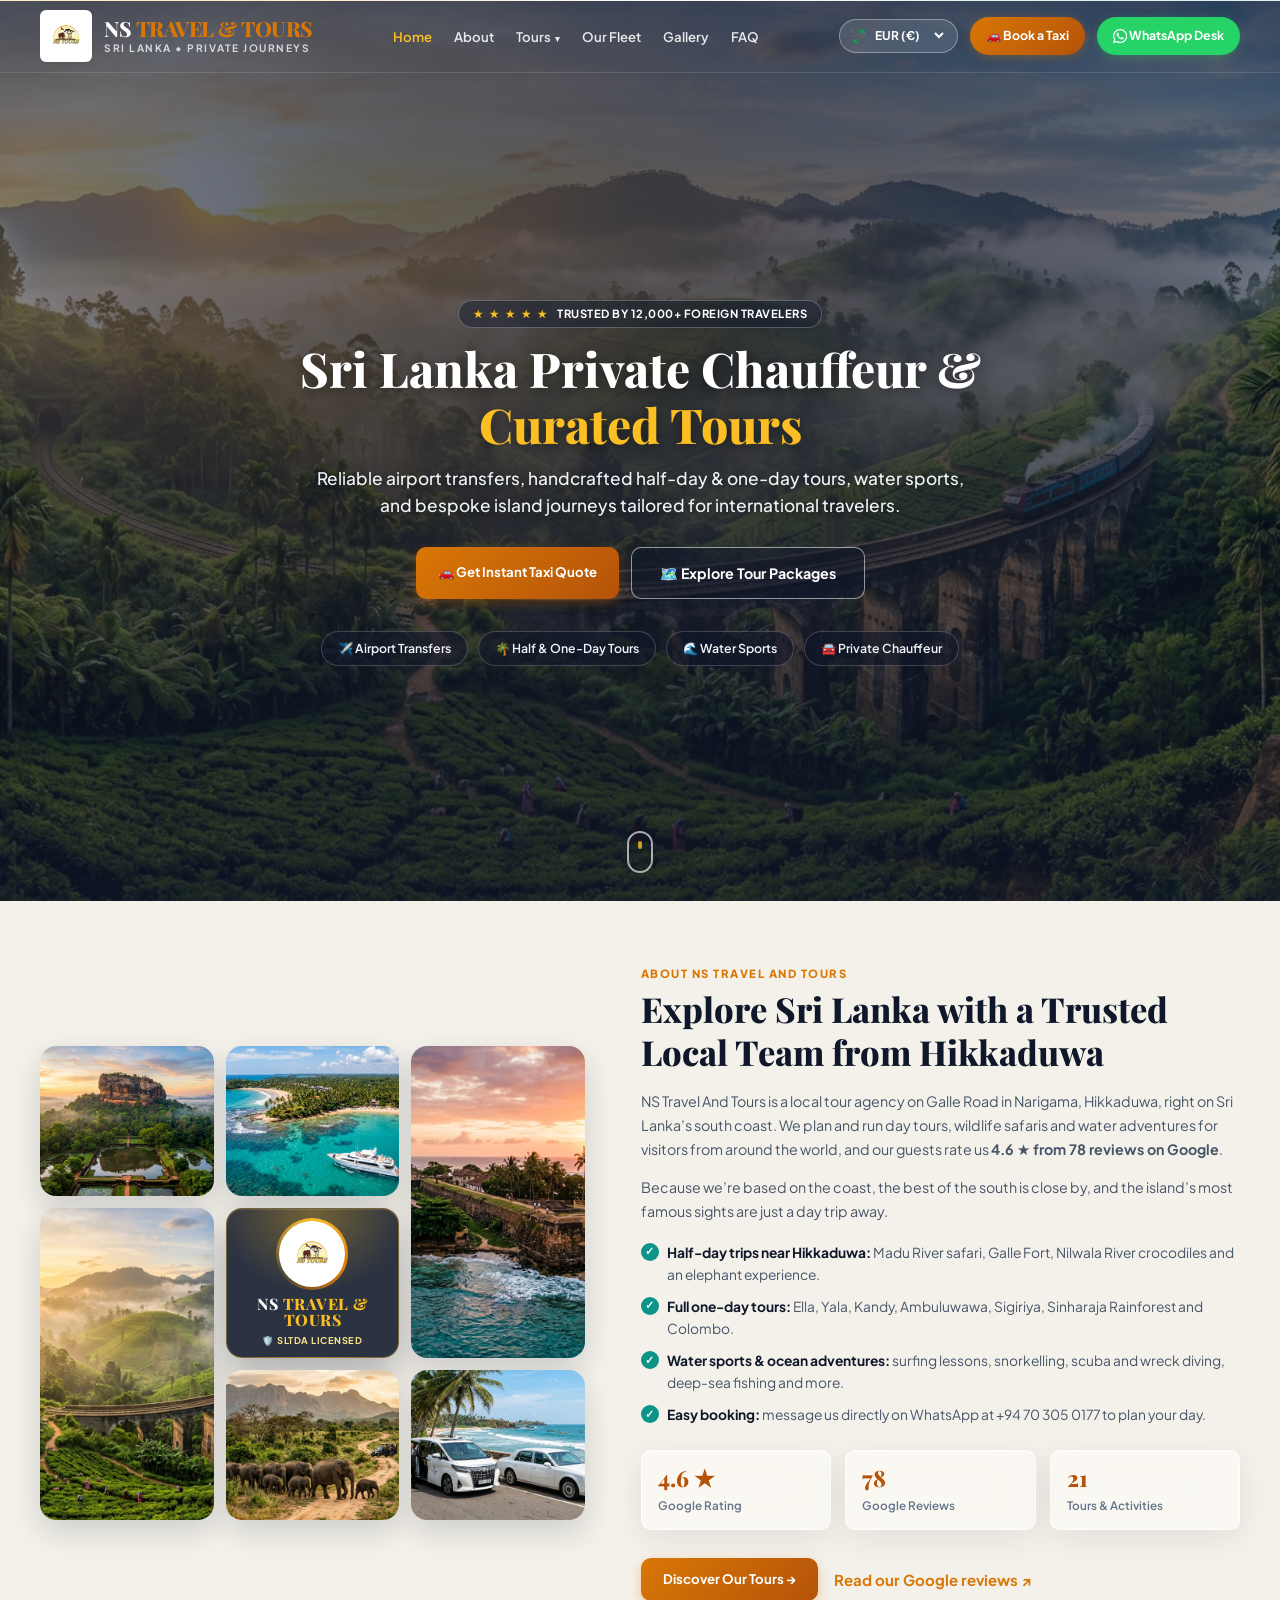
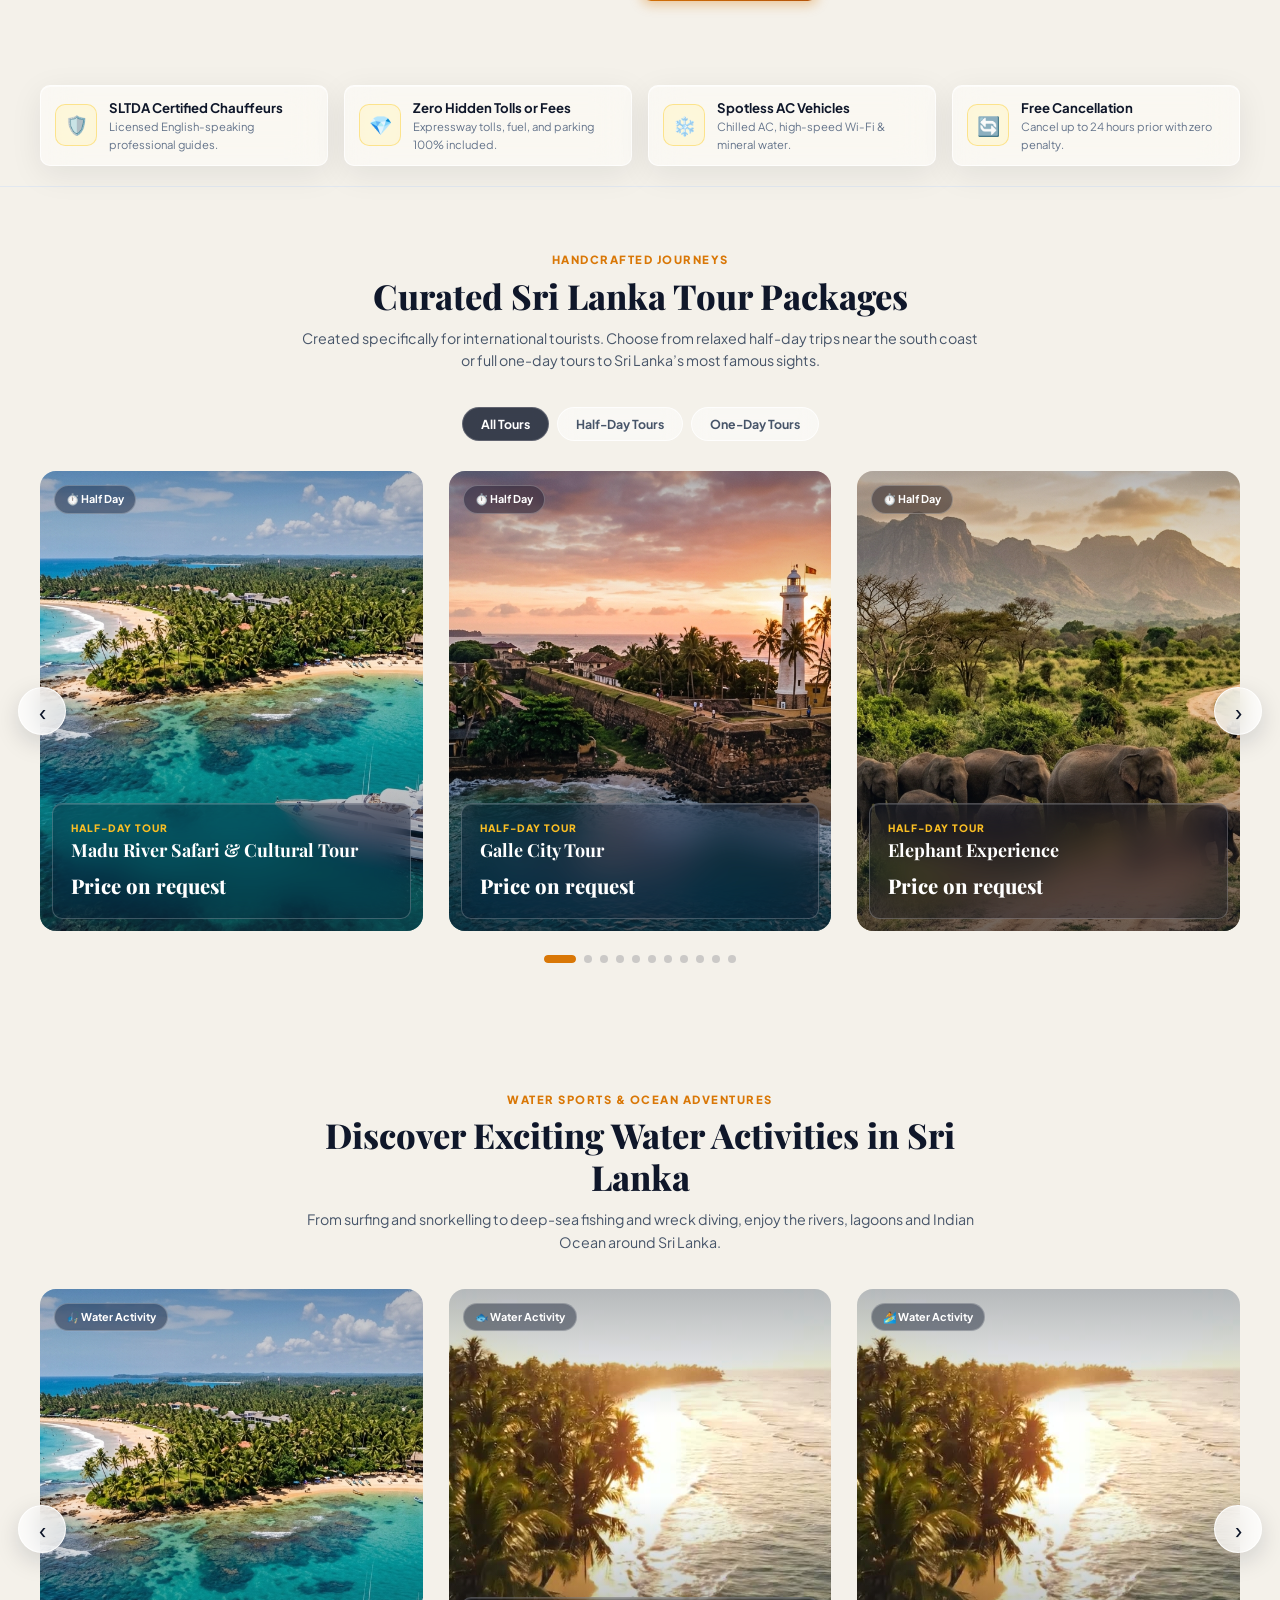
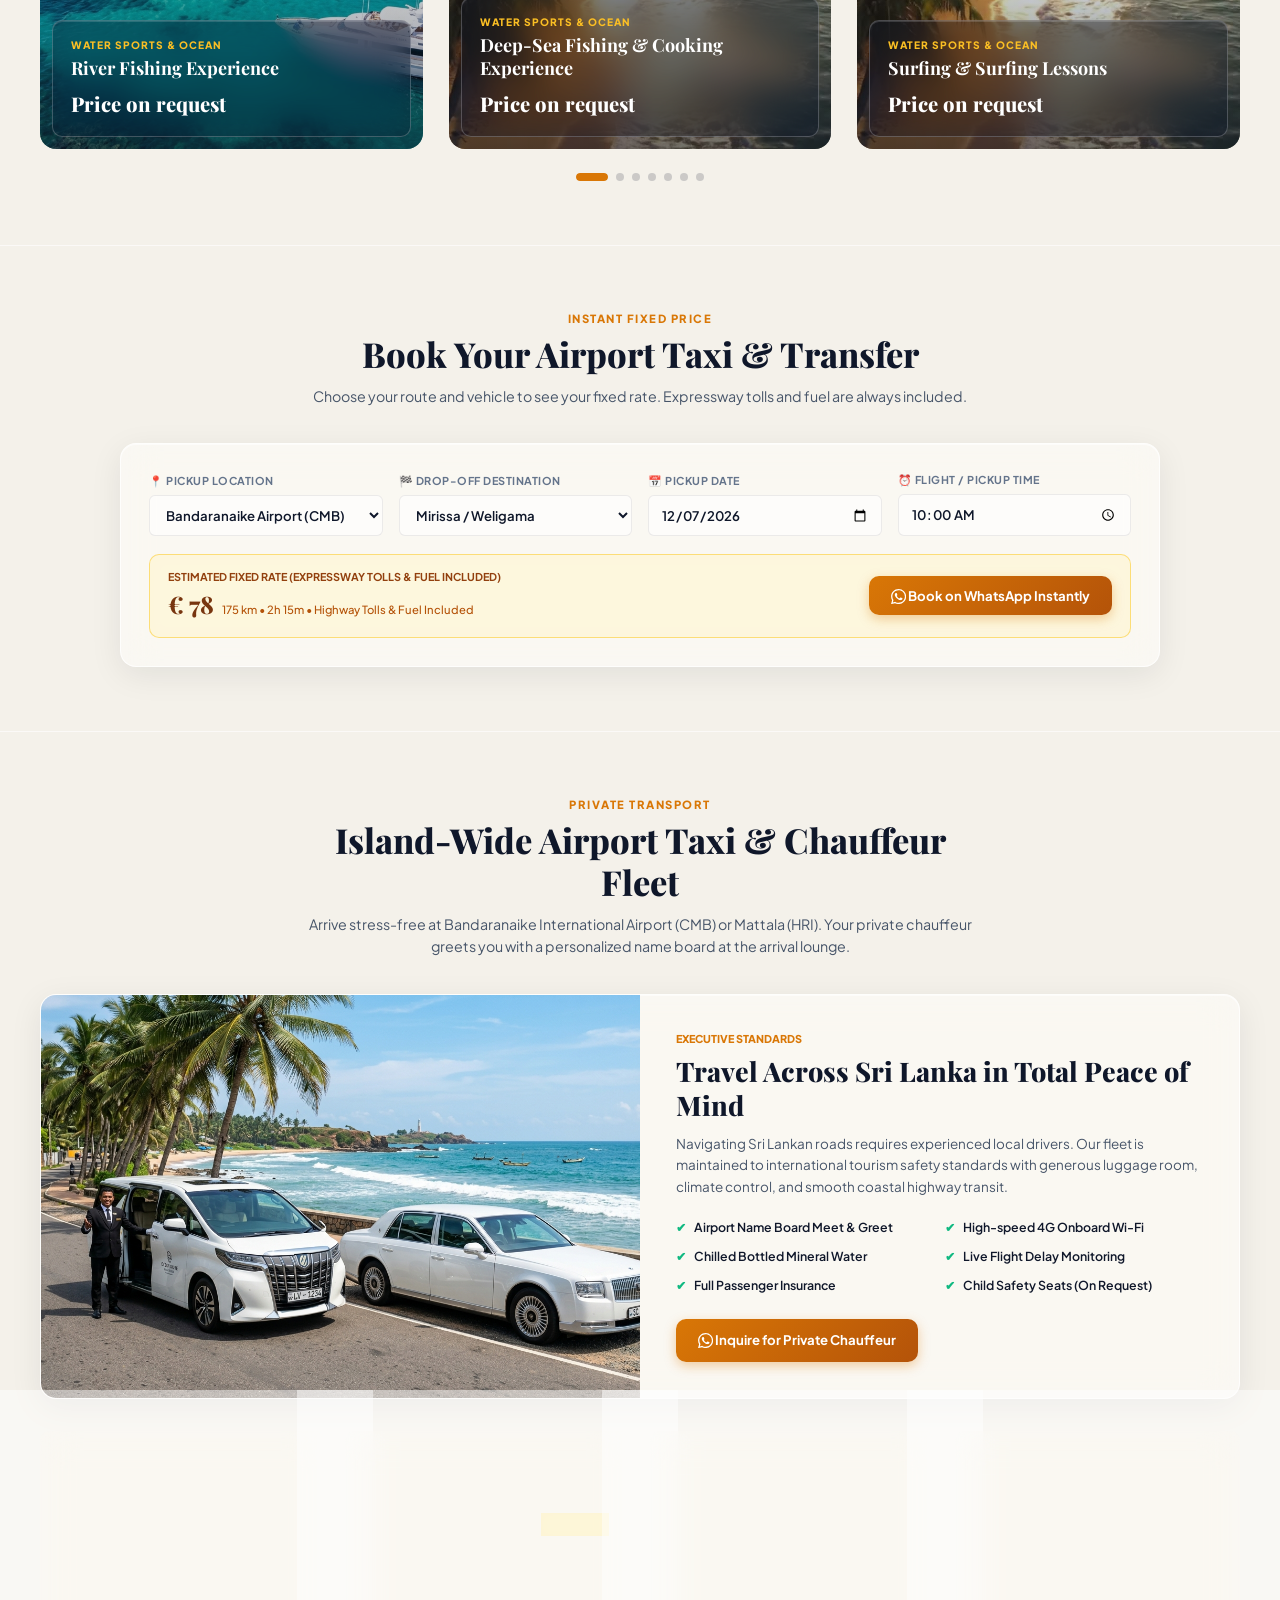
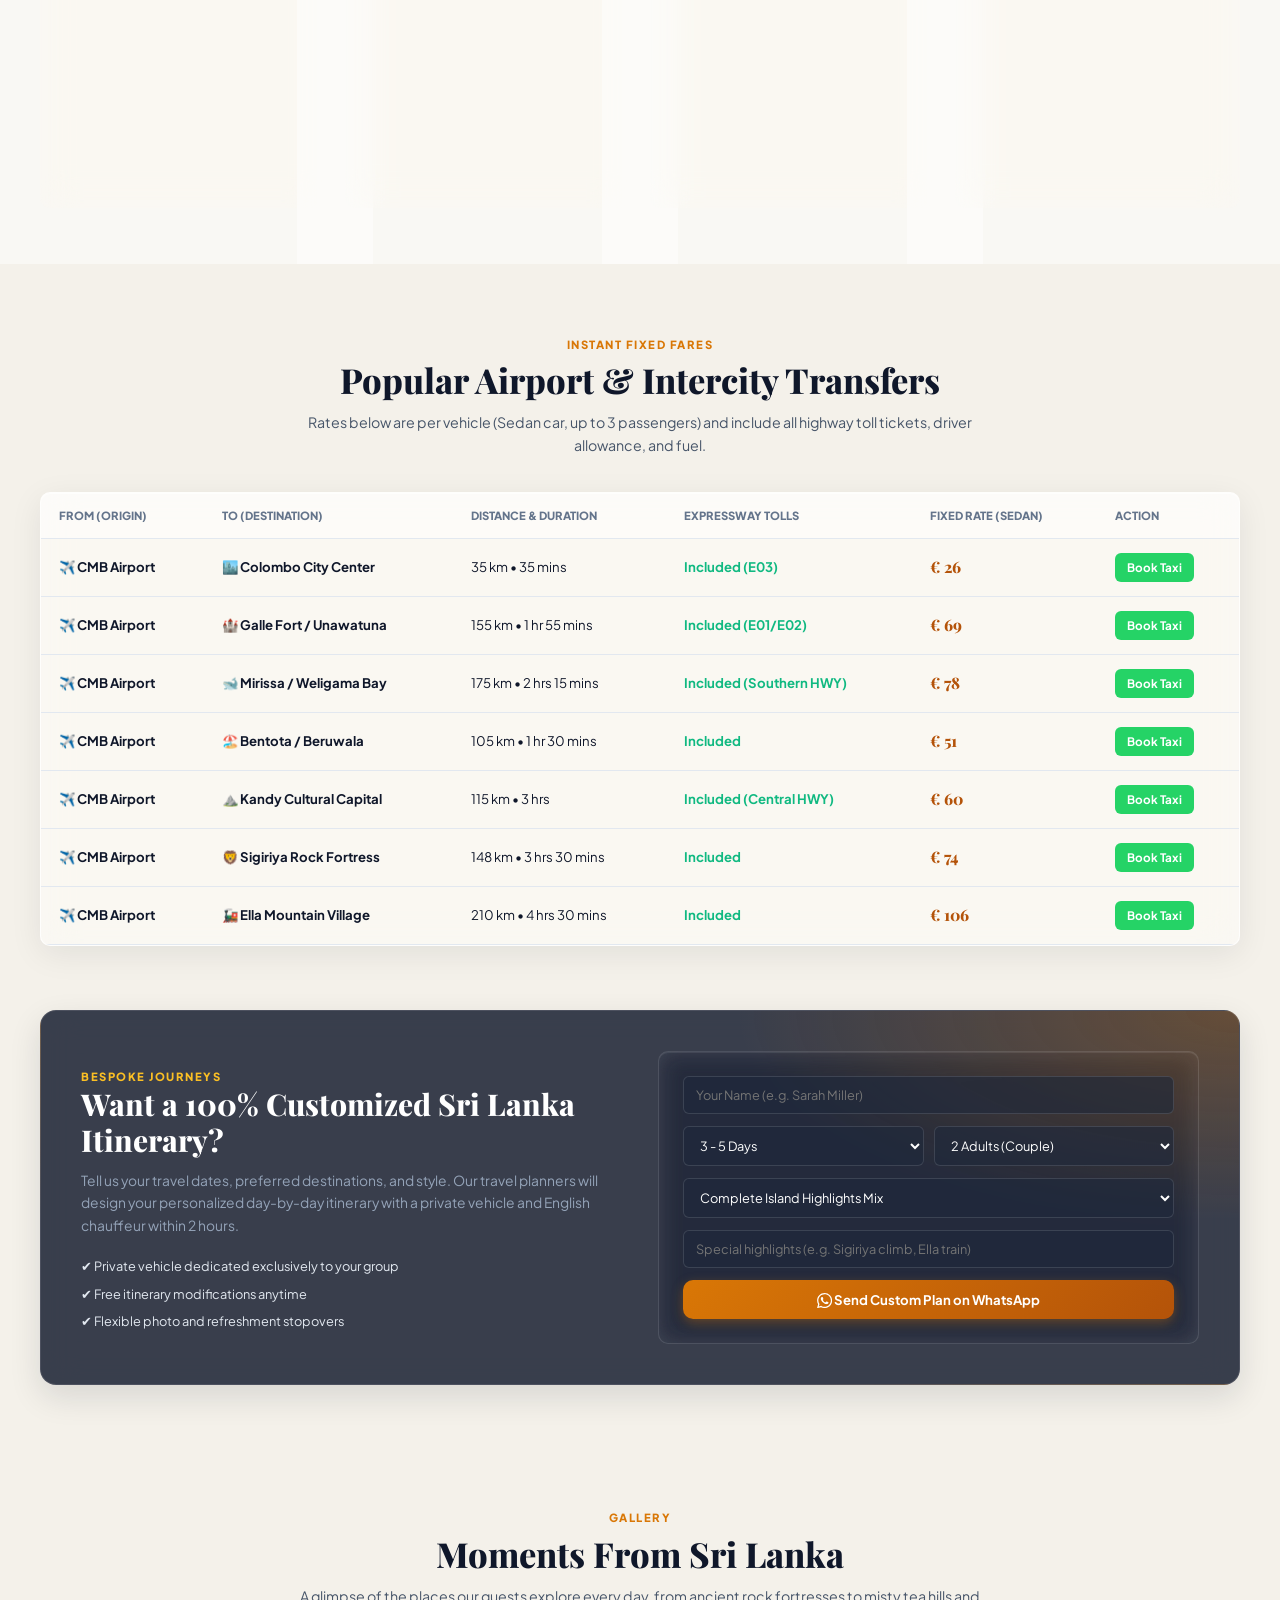
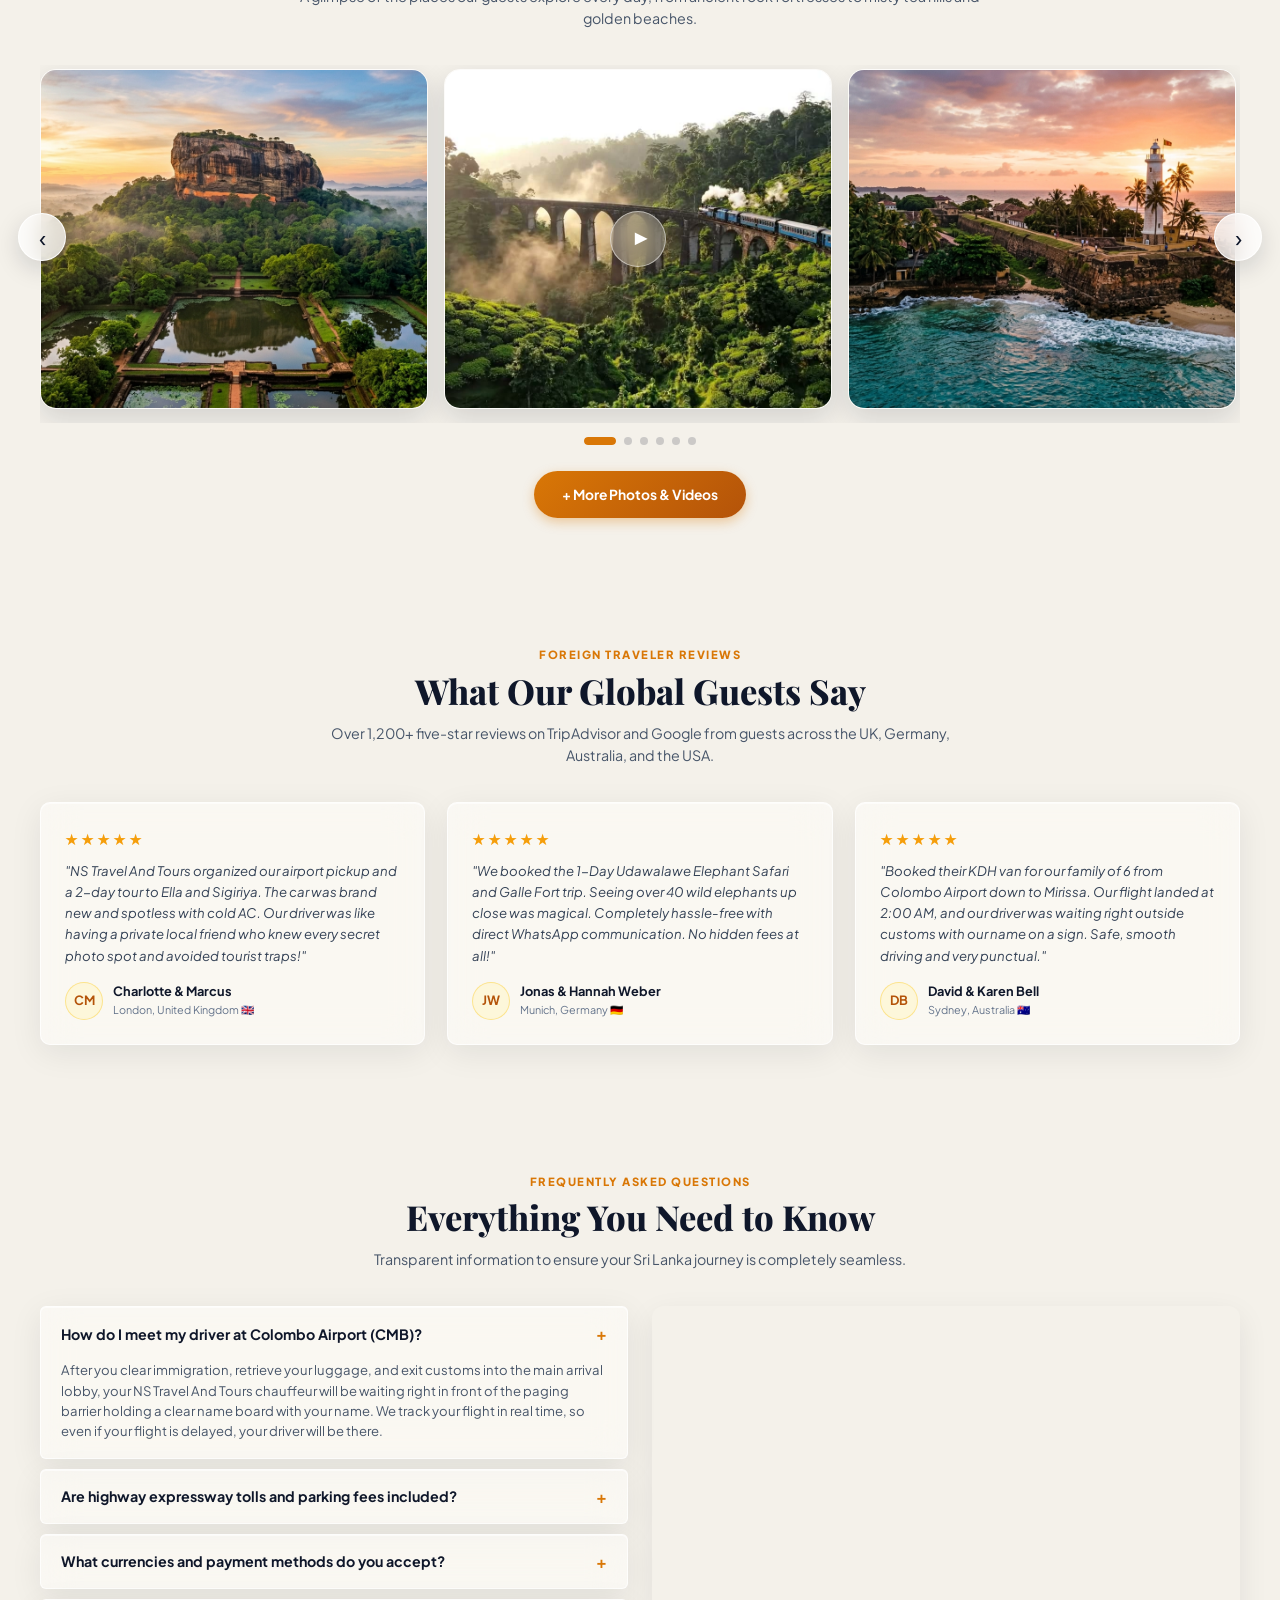
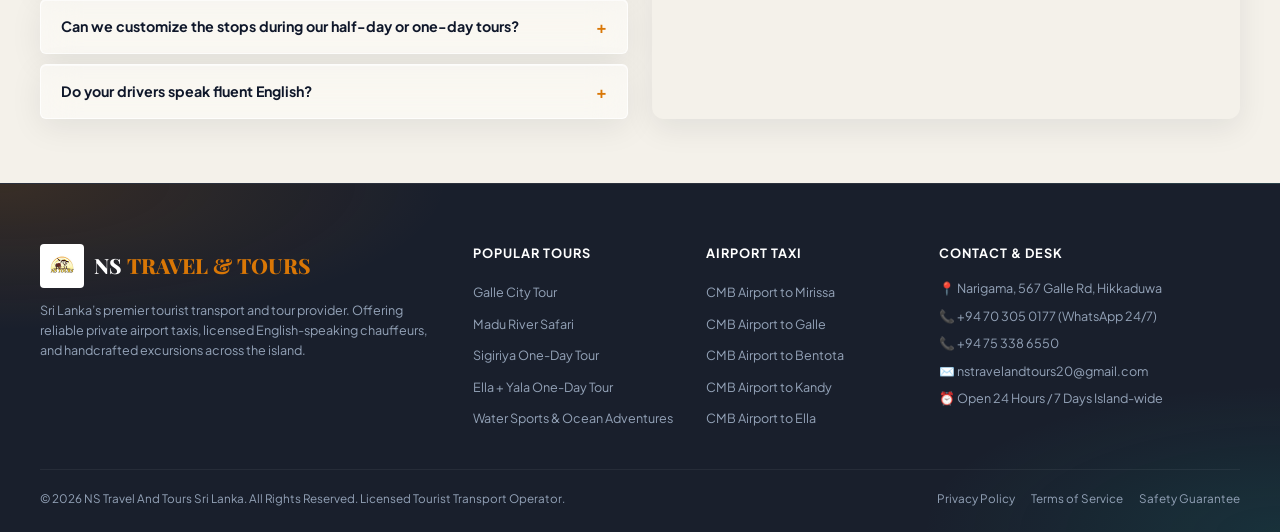
==== commit 436a6c93: "style: enhance about section with new content and styling for better user engagement" ====
--- a/index.html
+++ b/index.html
@@ -202,32 +202,44 @@
 
       <div class="about-content">
         <span class="section-badge">About NS Travel And Tours</span>
-        <h2 class="section-heading">Your Trusted Local Partner for Exploring Sri Lanka</h2>
+        <h2 class="section-heading">Explore Sri Lanka with a Trusted Local Team from Hikkaduwa</h2>
         <p class="about-text">
-          NS Travel And Tours is a Sri Lankan private transport and tour company built for international travelers. From the moment you land at Colombo Airport, our licensed, English-speaking chauffeurs take care of the journey, so you can simply enjoy the island.
+          NS Travel And Tours is a local tour agency on Galle Road in Narigama, Hikkaduwa, right on Sri Lanka’s south coast. We plan and run day tours, wildlife safaris and water adventures for visitors from around the world, and our guests rate us <strong>4.6 ★ from 78 reviews on Google</strong>.
         </p>
         <p class="about-text">
-          Whether you need a quick airport transfer, a day trip to Sigiriya or Galle, or an ocean adventure, we offer clean AC vehicles, fixed prices with no hidden fees, and friendly local knowledge on every trip.
+          Because we’re based on the coast, the best of the south is close by, and the island’s most famous sights are just a day trip away.
         </p>
+
+        <ul class="about-points">
+          <li><strong>Half-day trips near Hikkaduwa:</strong> Madu River safari, Galle Fort, Nilwala River crocodiles and an elephant experience.</li>
+          <li><strong>Full one-day tours:</strong> Ella, Yala, Kandy, Ambuluwawa, Sigiriya, Sinharaja Rainforest and Colombo.</li>
+          <li><strong>Water sports &amp; ocean adventures:</strong> surfing lessons, snorkelling, scuba and wreck diving, deep-sea fishing and more.</li>
+          <li><strong>Easy booking:</strong> message us directly on WhatsApp at +94 70 305 0177 to plan your day.</li>
+        </ul>
 
         <div class="about-stats">
           <div class="about-stat">
-            <strong>12,000+</strong>
-            <span>Happy Travelers</span>
+            <strong>4.6 ★</strong>
+            <span>Google Rating</span>
           </div>
           <div class="about-stat">
-            <strong>1,200+</strong>
-            <span>Five-Star Reviews</span>
+            <strong>78</strong>
+            <span>Google Reviews</span>
           </div>
           <div class="about-stat">
-            <strong>100%</strong>
-            <span>Fixed Prices</span>
-          </div>
-        </div>
-
-        <a href="#tours" class="btn-book-cta">
-          <span>Discover Our Tours →</span>
-        </a>
+            <strong>21</strong>
+            <span>Tours &amp; Activities</span>
+          </div>
+        </div>
+
+        <div class="about-actions">
+          <a href="#tours" class="btn-book-cta">
+            <span>Discover Our Tours →</span>
+          </a>
+          <a href="https://maps.app.goo.gl/wr7sEzMVZHA3ZRRi8" target="_blank" rel="noopener" class="about-review-link">
+            Read our Google reviews ↗
+          </a>
+        </div>
       </div>
     </div>
   </section>
--- a/assets/css/style.css
+++ b/assets/css/style.css
@@ -1146,6 +1146,58 @@
   margin-bottom: 14px;
 }
 
+.about-points {
+  list-style: none;
+  display: flex;
+  flex-direction: column;
+  gap: 10px;
+  margin: 18px 0 0;
+}
+
+.about-points li {
+  position: relative;
+  padding-left: 26px;
+  font-size: 0.92rem;
+  line-height: 1.6;
+  color: var(--text-secondary);
+}
+
+.about-points li::before {
+  content: '✓';
+  position: absolute;
+  left: 0;
+  top: 1px;
+  width: 18px;
+  height: 18px;
+  display: grid;
+  place-items: center;
+  font-size: 0.7rem;
+  font-weight: 800;
+  color: #FFFFFF;
+  background: var(--secondary);
+  border-radius: var(--radius-full);
+}
+
+.about-points strong {
+  color: var(--dark);
+}
+
+.about-actions {
+  display: flex;
+  flex-wrap: wrap;
+  align-items: center;
+  gap: 16px;
+}
+
+.about-review-link {
+  font-weight: 700;
+  color: var(--primary);
+}
+
+.about-review-link:hover {
+  color: var(--primary-hover);
+}
+
 .about-stats {
   display: grid;
   grid-template-columns: repeat(3, 1fr);
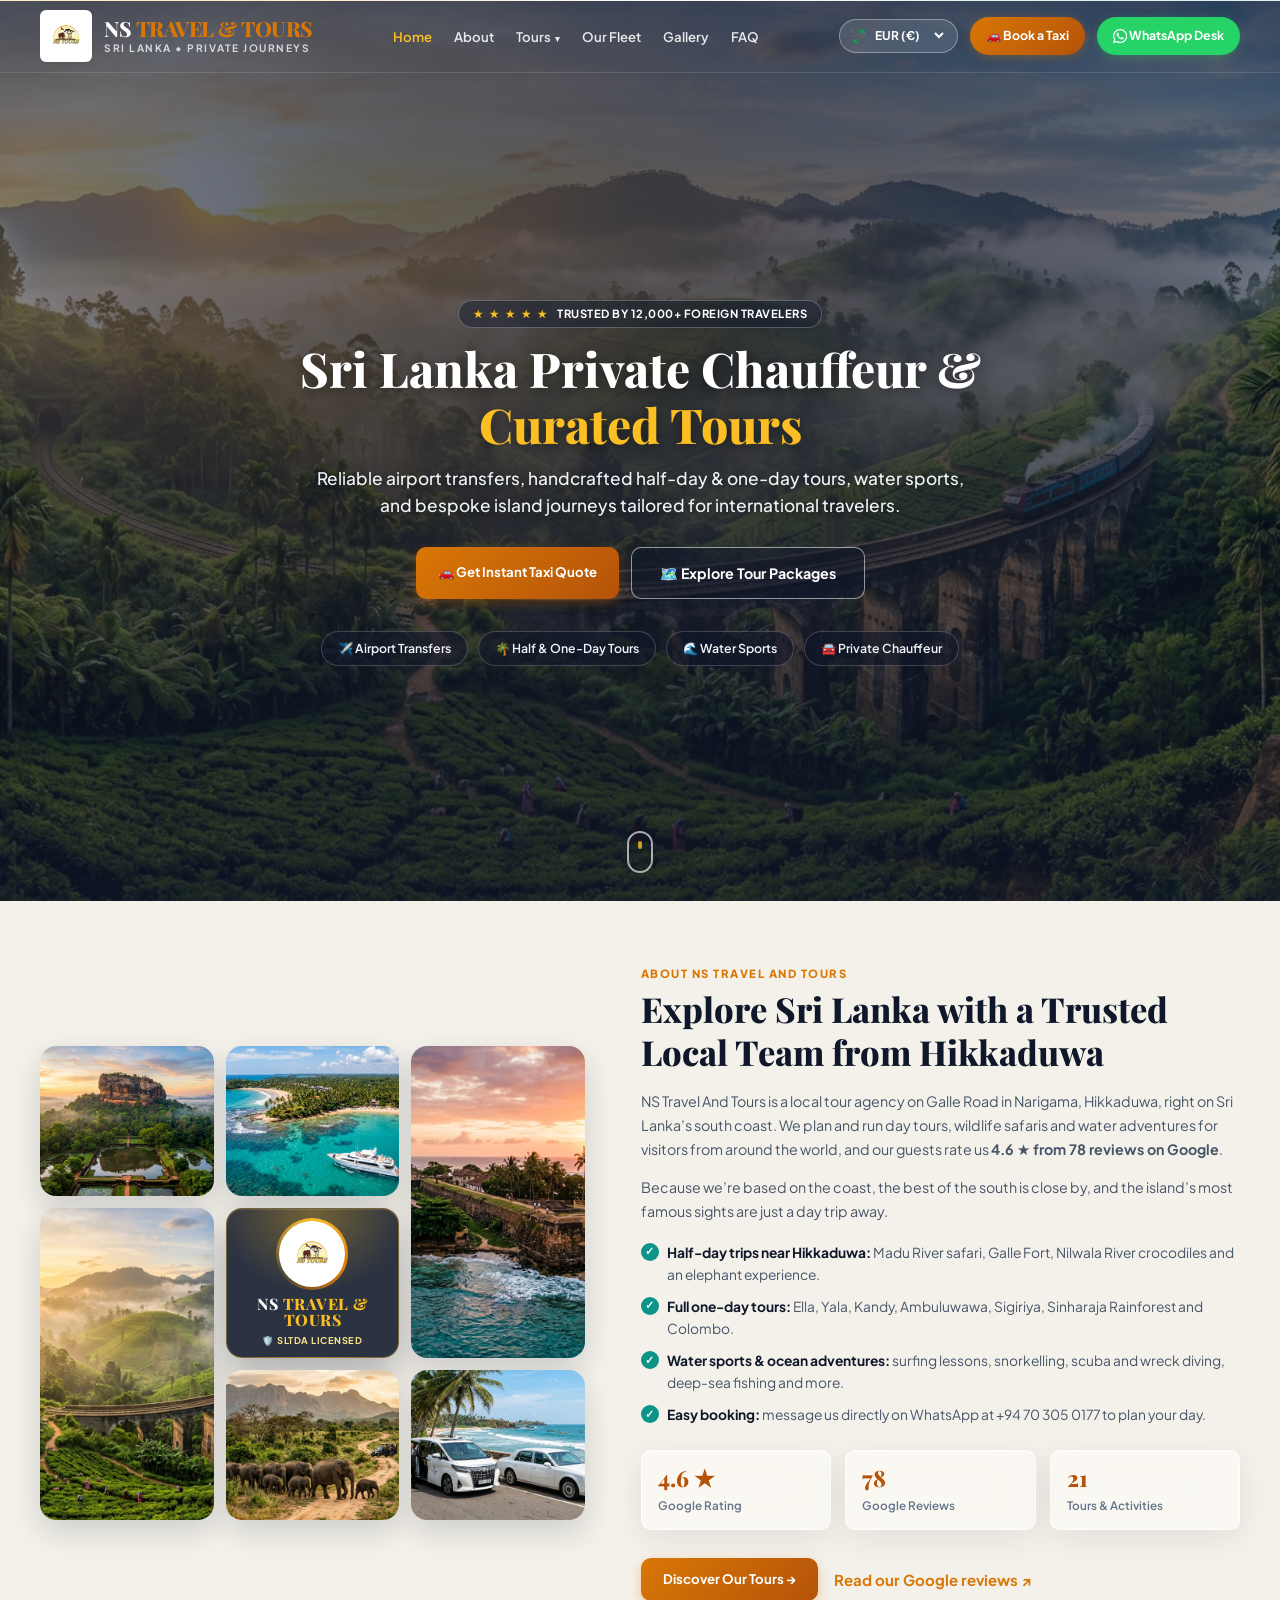
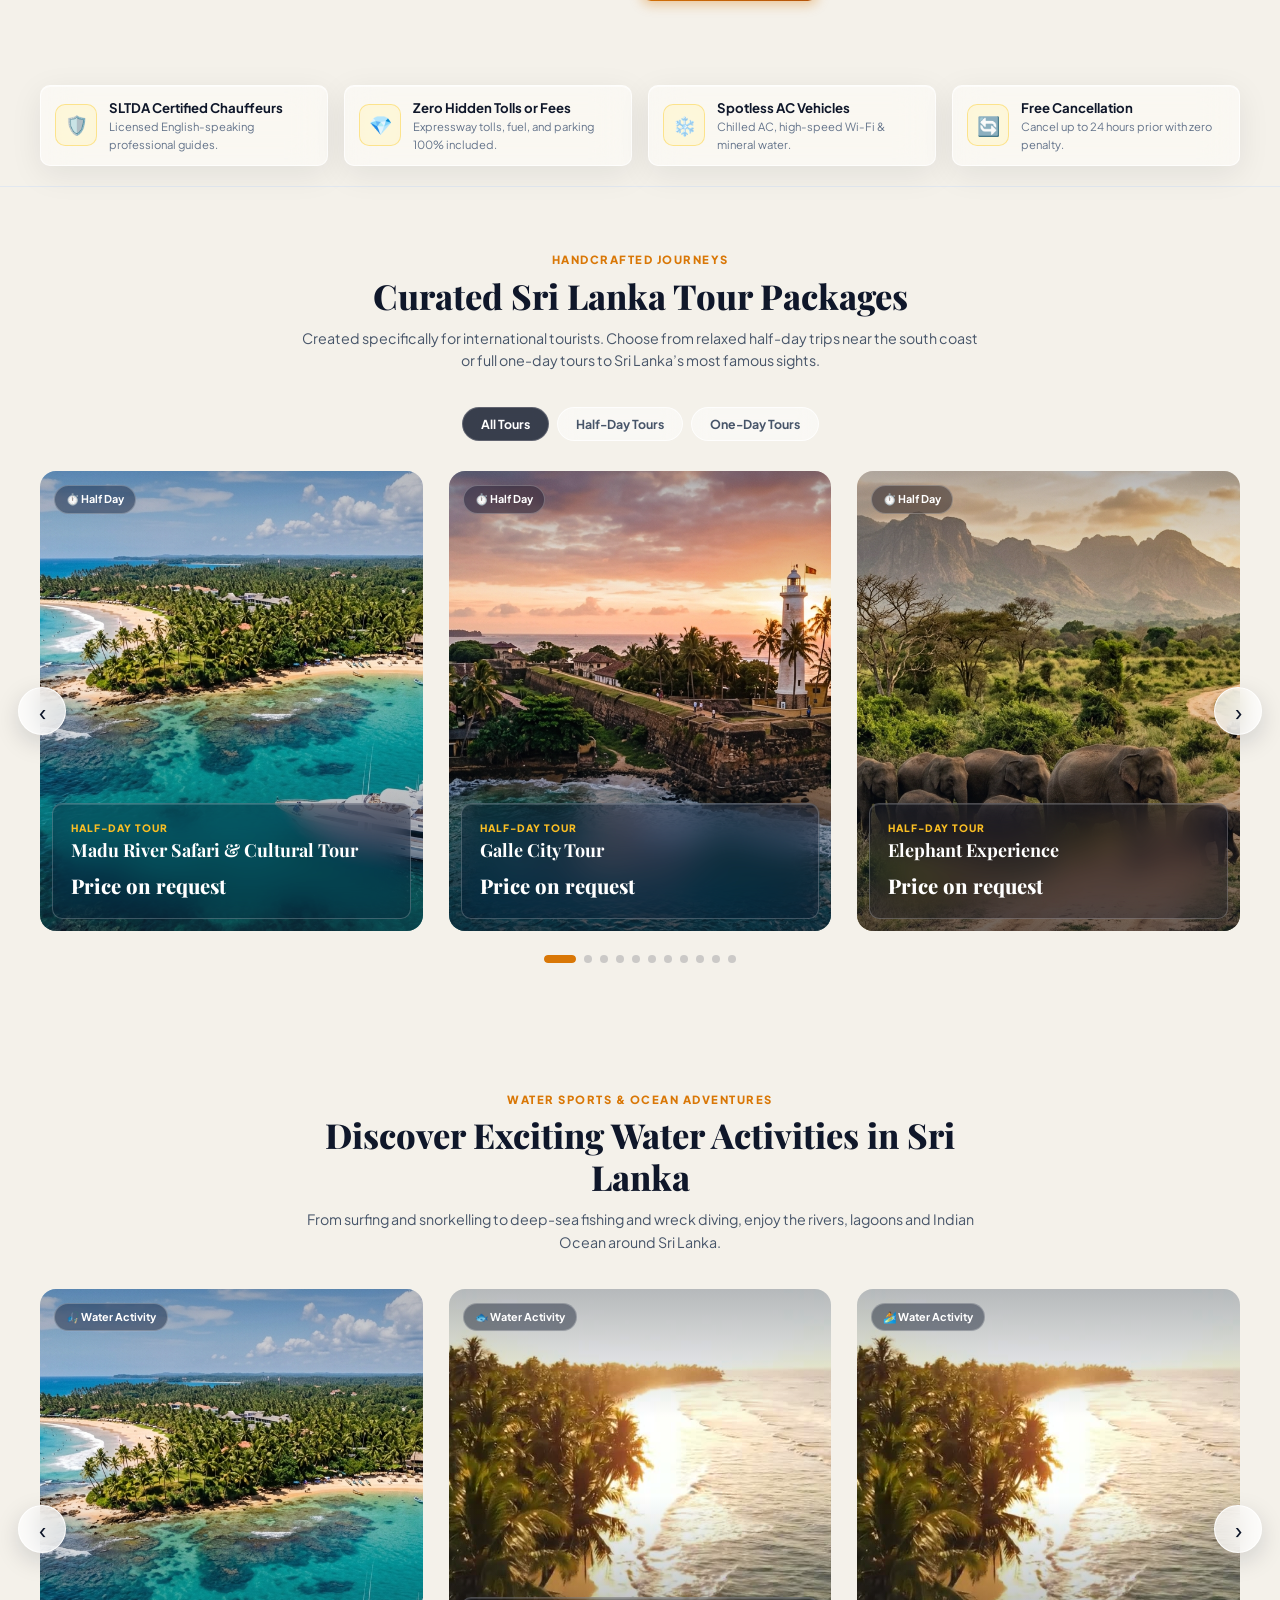
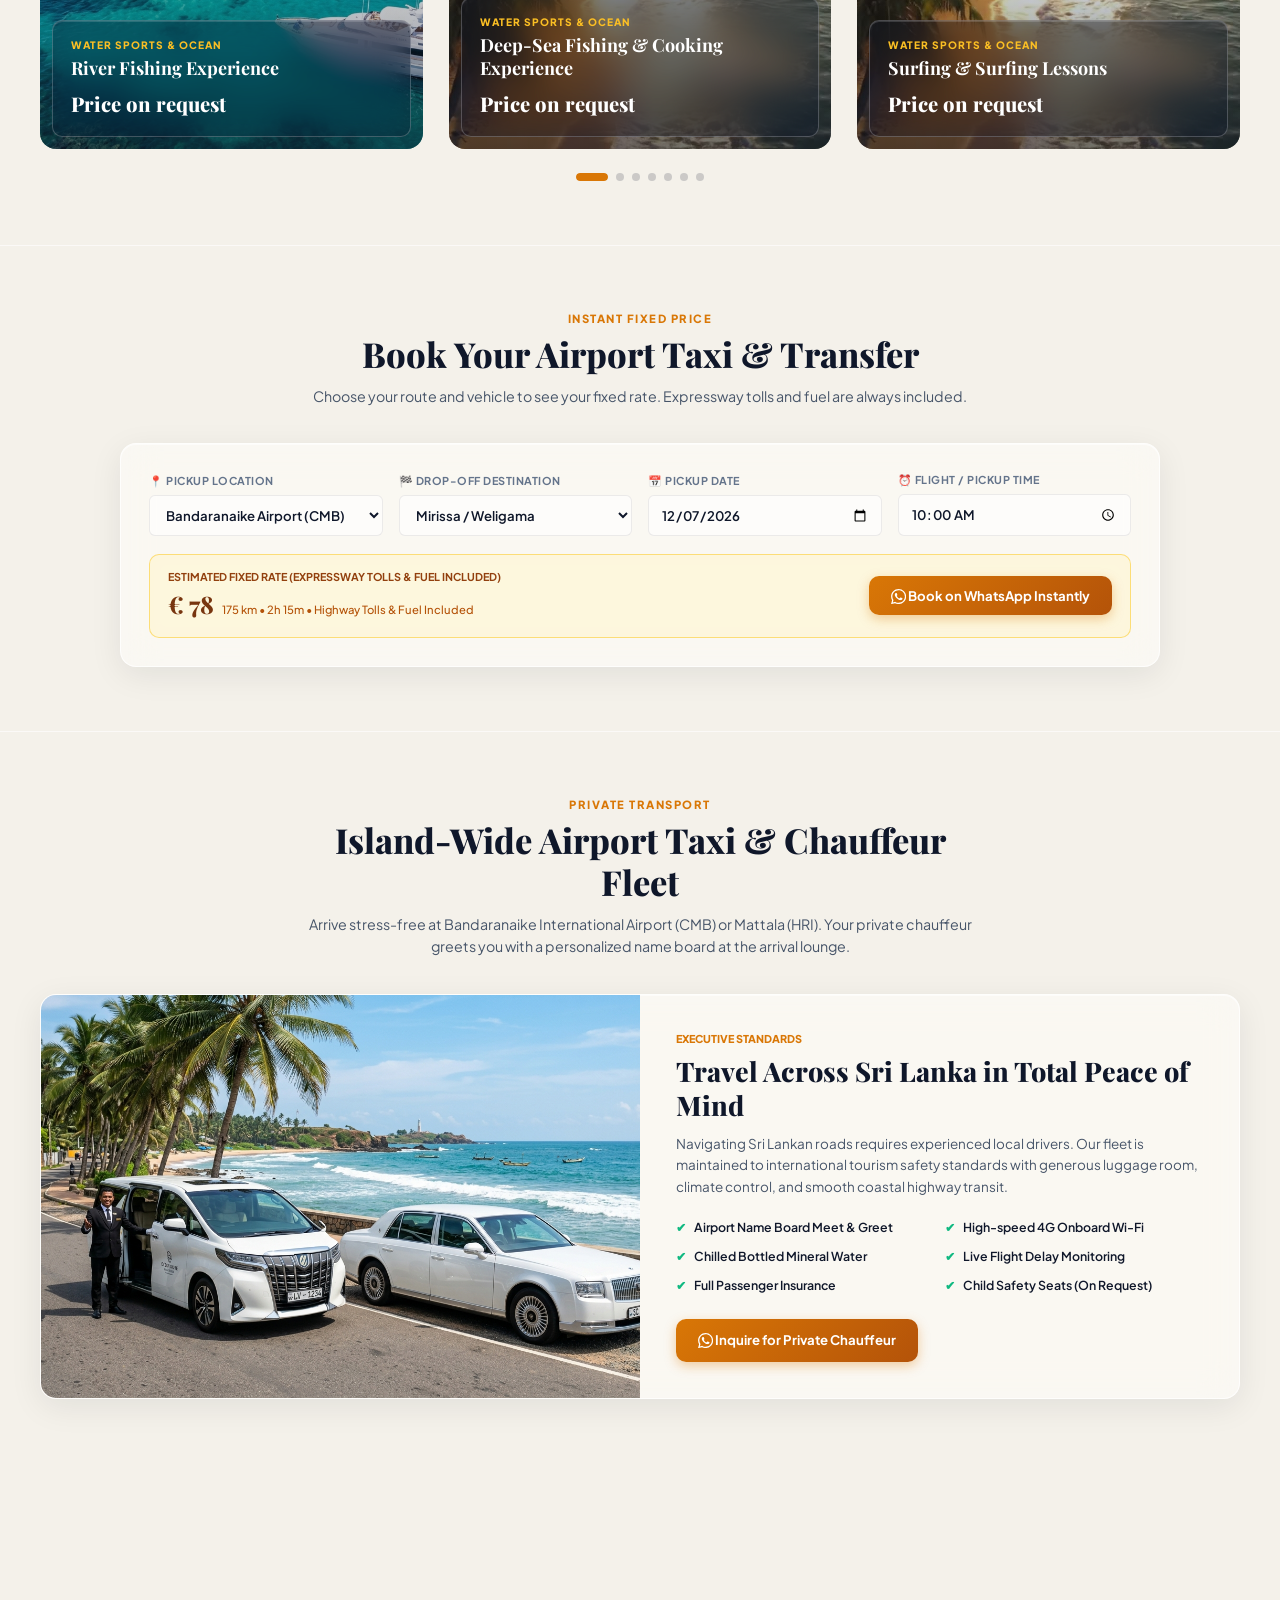
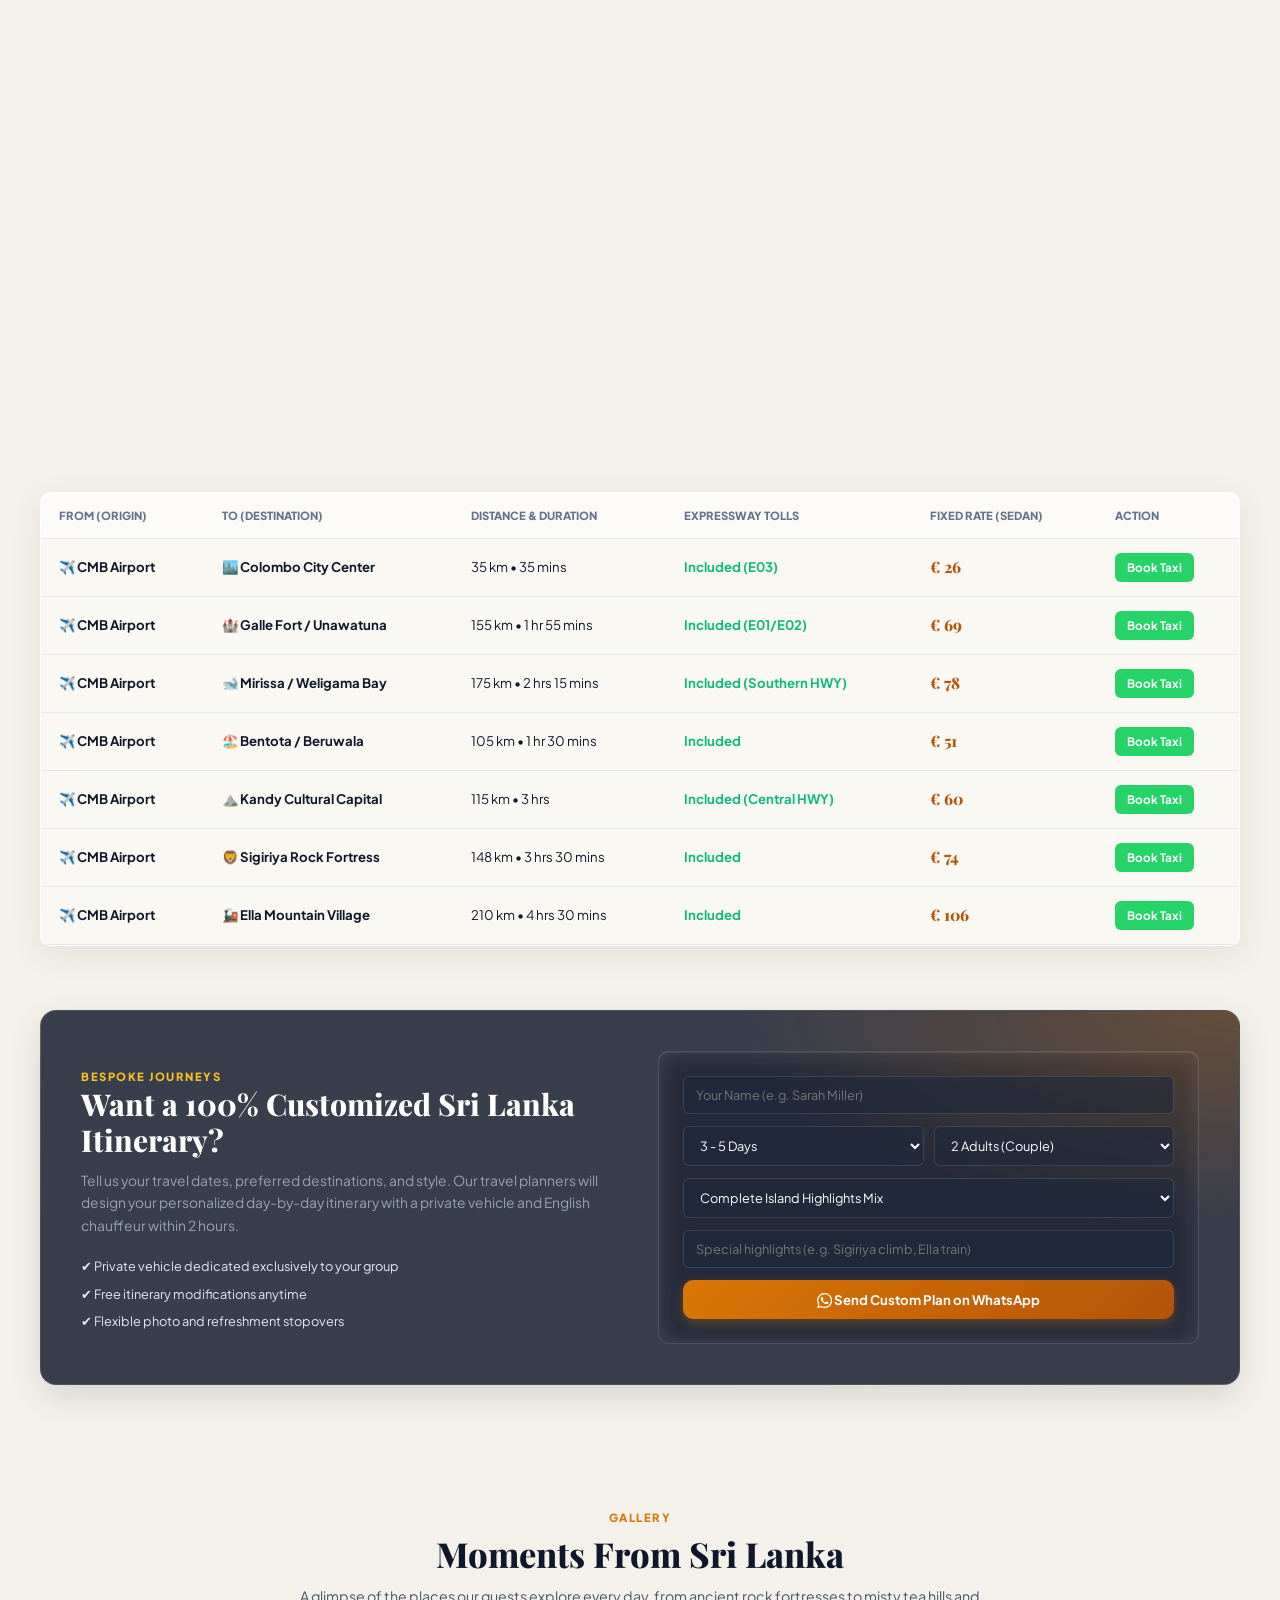
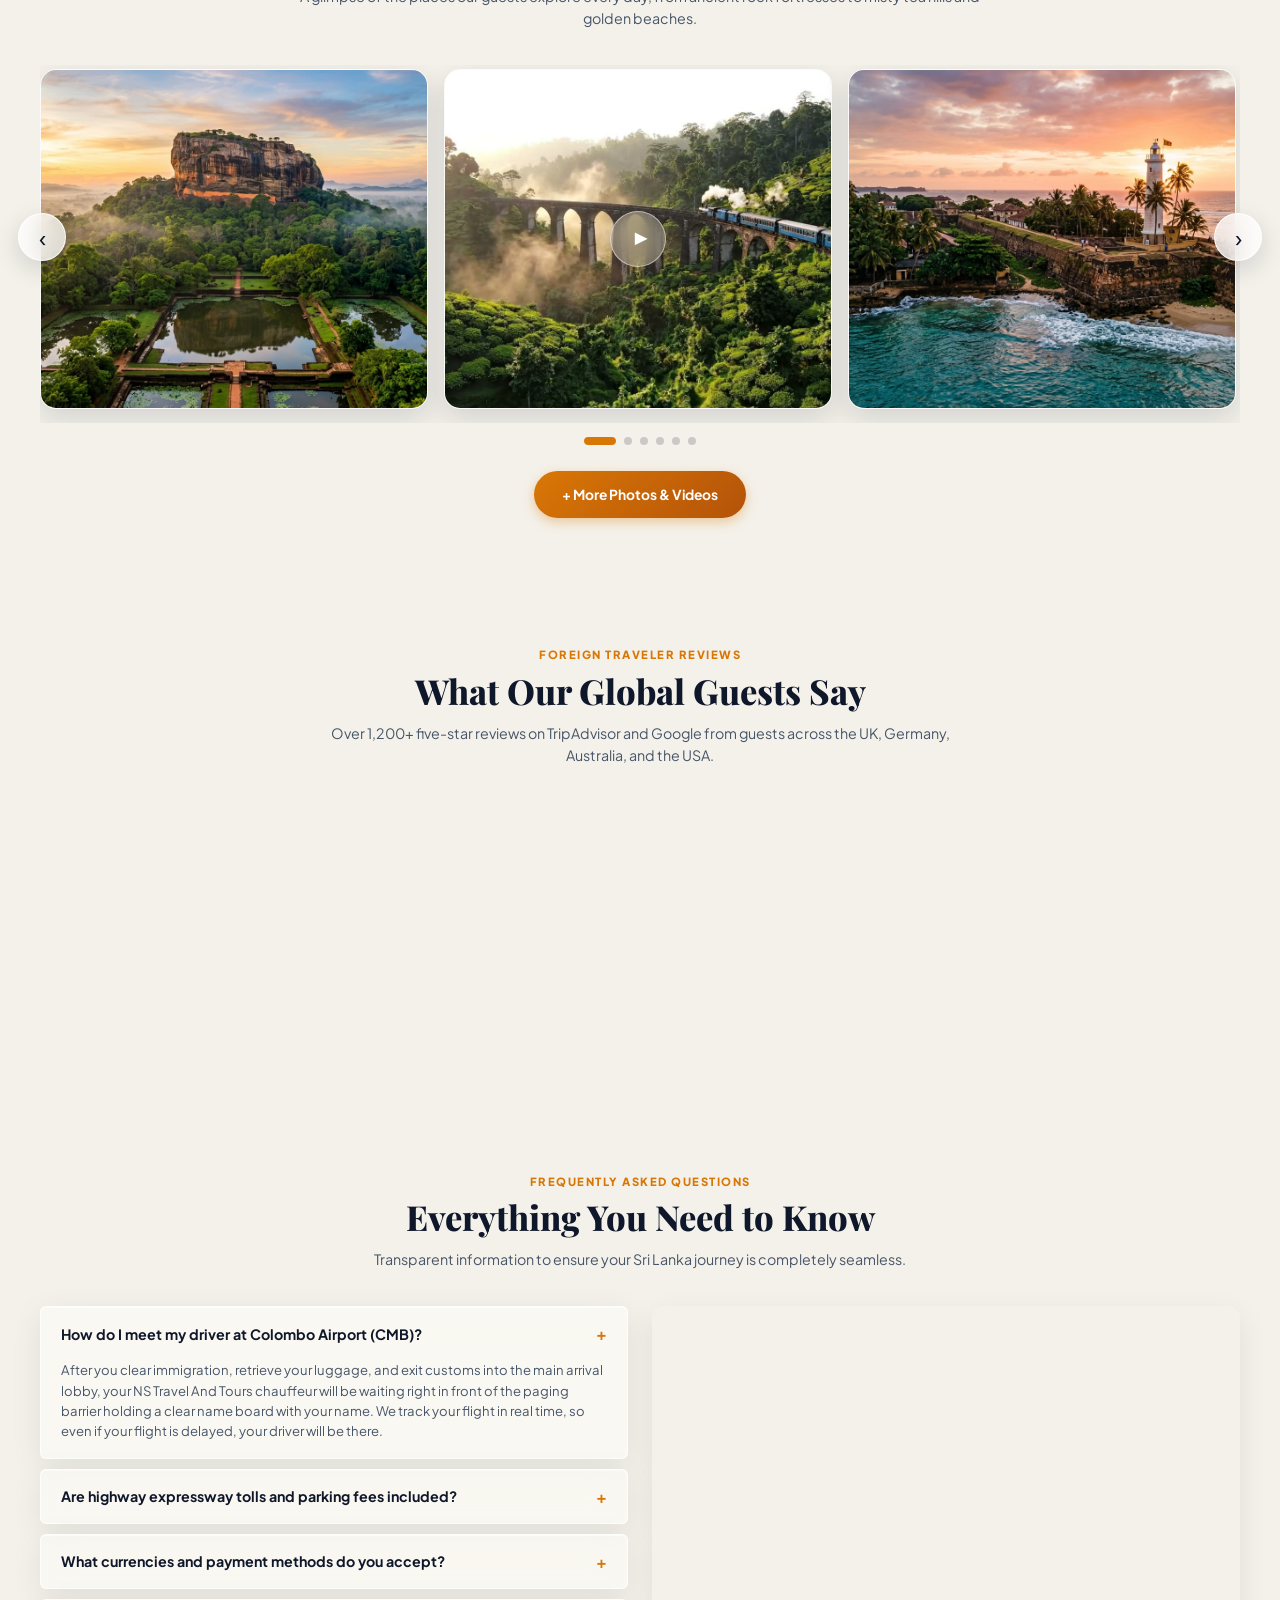
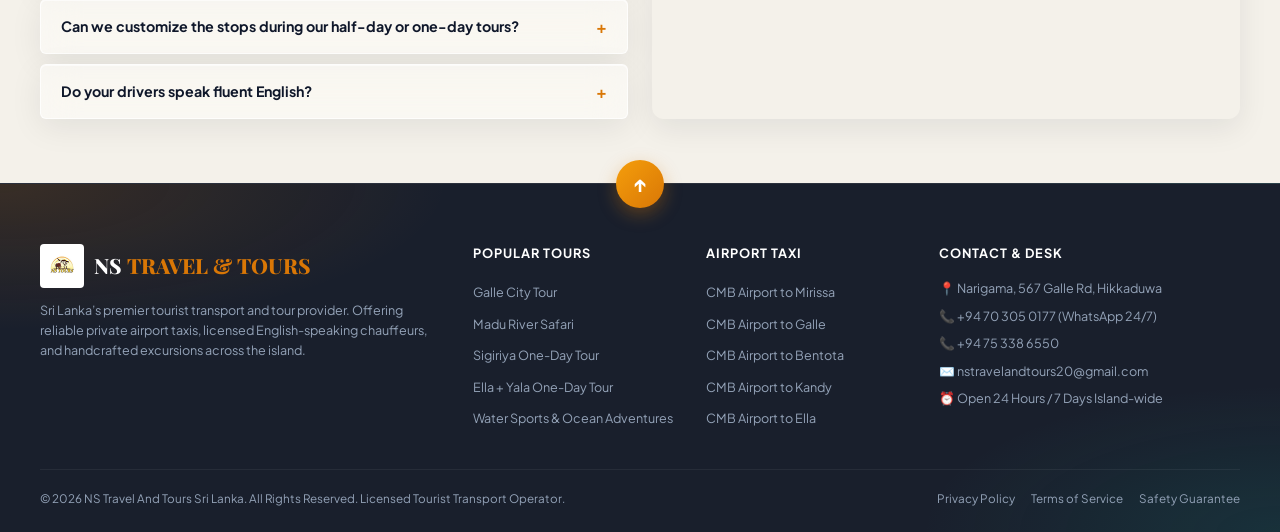
==== commit e8a49214: "feat: add tours mega menu layout to index.html and introduce comprehensive CSS design system in styl" ====
--- a/index.html
+++ b/index.html
@@ -63,21 +63,33 @@
                 </div>
               </div>
 
-              <div class="tours-mega-cols">
-                <div class="tours-mega-col">
-                  <h4 class="tours-mega-heading">Half-Day Tours</h4>
-                  <ul class="tours-mega-list" id="megaDayTours"></ul>
-
-                  <h4 class="tours-mega-heading is-ocean">Water Sports &amp; Ocean</h4>
+              <div class="tours-mega-body">
+                <div class="tours-mega-cols">
+                  <div class="tours-mega-col">
+                    <h4 class="tours-mega-heading">Half-Day Tours</h4>
+                    <ul class="tours-mega-list" id="megaDayTours"></ul>
+                  </div>
+
+                  <div class="tours-mega-col is-warm">
+                    <h4 class="tours-mega-heading">One-Day Tours</h4>
+                    <ul class="tours-mega-list mega-multi-grid" id="megaMultiTours"></ul>
+                  </div>
+                </div>
+
+                <!-- Full-width Water Sports & Ocean Adventures band using the full space -->
+                <div class="tours-mega-ocean-band">
+                  <div class="tours-mega-ocean-header">
+                    <h4 class="tours-mega-heading is-ocean">Water Sports &amp; Ocean Adventures</h4>
+                    <span class="tours-mega-ocean-hint">Lagoon Safaris • Surfing • Diving • Deep-Sea Fishing</span>
+                  </div>
                   <ul class="tours-mega-list mega-water-list" id="megaWaterSports"></ul>
-                  <a href="#tours" class="tours-mega-more" data-menu-filter="all">View All Tours <span>→</span></a>
                 </div>
-
-                <div class="tours-mega-col is-warm">
-                  <h4 class="tours-mega-heading">One-Day Tours</h4>
-                  <ul class="tours-mega-list" id="megaMultiTours"></ul>
-                  <a href="#planner" class="tours-mega-more">Design Your Own Journey <span>→</span></a>
-                </div>
+              </div>
+
+              <!-- Footer action bar -->
+              <div class="tours-mega-footer">
+                <a href="#tours" class="tours-mega-more" data-menu-filter="all">View All 12 Curated Tours <span>→</span></a>
+                <a href="#planner" class="tours-mega-more is-planner">Design Your Own Journey <span>→</span></a>
               </div>
             </div>
           </li>
--- a/assets/css/style.css
+++ b/assets/css/style.css
@@ -252,17 +252,21 @@
   position: absolute;
   top: calc(100% - 6px);
   left: 50%;
-  width: min(820px, calc(100vw - 40px));
+  width: min(940px, calc(100vw - 32px));
+  max-height: calc(100vh - 84px);
+  max-height: calc(100dvh - 84px);
+  display: flex;
+  flex-direction: column;
   transform: translate(-50%, 10px);
   opacity: 0;
   visibility: hidden;
   transition: opacity 0.25s ease, transform 0.25s ease, visibility 0.25s;
   border-radius: var(--radius-lg);
   overflow: hidden;
-  background: rgba(255, 255, 255, 0.9);
+  background: rgba(255, 255, 255, 0.96);
   -webkit-backdrop-filter: blur(24px) saturate(170%);
   backdrop-filter: blur(24px) saturate(170%);
-  border: 1px solid rgba(255, 255, 255, 0.8);
+  border: 1px solid rgba(255, 255, 255, 0.85);
   box-shadow: 0 24px 60px rgba(15, 23, 42, 0.2);
   z-index: 1100;
   text-align: left;
@@ -279,7 +283,8 @@
 }
 
 .nav-has-mega:hover .tours-mega,
-.nav-has-mega:focus-within .tours-mega {
+.nav-has-mega:focus-within .tours-mega,
+.nav-has-mega.is-open .tours-mega {
   opacity: 1;
   visibility: visible;
   transform: translate(-50%, 0);
@@ -291,13 +296,14 @@
   align-items: center;
   gap: 12px;
   flex-wrap: wrap;
-  padding: 14px 22px;
-  background: linear-gradient(90deg, rgba(219, 234, 254, 0.7), rgba(204, 251, 241, 0.5));
-  border-bottom: 1px solid rgba(15, 23, 42, 0.06);
+  padding: 12px 22px;
+  background: linear-gradient(90deg, rgba(219, 234, 254, 0.75), rgba(204, 251, 241, 0.55));
+  border-bottom: 1px solid rgba(15, 23, 42, 0.07);
+  flex-shrink: 0;
 }
 
 .tours-mega-title {
-  font-size: 0.78rem;
+  font-size: 0.8rem;
   font-weight: 800;
   text-transform: uppercase;
   letter-spacing: 0.8px;
@@ -311,12 +317,12 @@
 }
 
 .tours-mega-filters a {
-  font-size: 0.74rem;
+  font-size: 0.75rem;
   font-weight: 700;
   color: var(--text-secondary);
-  padding: 4px 10px;
+  padding: 4px 11px;
   border-radius: var(--radius-full);
-  background: rgba(255, 255, 255, 0.7);
+  background: rgba(255, 255, 255, 0.75);
   border: 1px solid rgba(15, 23, 42, 0.08);
 }
 
@@ -326,15 +332,43 @@
   border-color: var(--primary);
 }
 
+/* Scrollable container for tours and ocean band */
+.tours-mega-body {
+  flex: 1 1 auto;
+  min-height: 0;
+  overflow-y: auto;
+  overflow-x: hidden;
+  overscroll-behavior: contain;
+  scrollbar-width: thin;
+  scrollbar-color: rgba(15, 23, 42, 0.2) transparent;
+}
+
+.tours-mega-body::-webkit-scrollbar {
+  width: 6px;
+}
+
+.tours-mega-body::-webkit-scrollbar-track {
+  background: transparent;
+}
+
+.tours-mega-body::-webkit-scrollbar-thumb {
+  background: rgba(15, 23, 42, 0.2);
+  border-radius: var(--radius-full);
+}
+
+.tours-mega-body::-webkit-scrollbar-thumb:hover {
+  background: rgba(15, 23, 42, 0.35);
+}
+
 .tours-mega-cols {
   display: grid;
-  /* minmax(0, 1fr) stops long tour names from stretching a column */
-  grid-template-columns: minmax(0, 1fr) minmax(0, 1fr);
+  grid-template-columns: minmax(280px, 1fr) minmax(460px, 1.6fr);
+  border-bottom: 1px solid rgba(15, 23, 42, 0.06);
 }
 
 .tours-mega-col {
   min-width: 0;
-  padding: 18px 22px 16px;
+  padding: 14px 18px 12px;
   display: flex;
   flex-direction: column;
 }
@@ -345,14 +379,14 @@
 }
 
 .tours-mega-heading {
-  font-size: 0.72rem;
+  font-size: 0.74rem;
   font-weight: 800;
   text-transform: uppercase;
-  letter-spacing: 1px;
+  letter-spacing: 0.9px;
   color: var(--dark);
-  padding-left: 10px;
+  padding-left: 9px;
   border-left: 3px solid var(--secondary-dark, #0F766E);
-  margin-bottom: 10px;
+  margin-bottom: 8px;
 }
 
 .tours-mega-col.is-warm .tours-mega-heading {
@@ -360,39 +394,27 @@
 }
 
 .tours-mega-heading.is-ocean {
-  margin-top: 8px;
   border-left-color: #0EA5E9;
-}
-
-/* Water activities: compact wrap-around pills (name only, no meta line) */
-.tours-mega-list.mega-water-list {
-  flex-direction: row;
-  flex-wrap: wrap;
-  gap: 6px;
-  padding: 2px 0 0 4px;
-}
-
-.tours-mega-item.mega-water-item {
-  width: auto;
-  justify-content: flex-start;
-  gap: 6px;
-  padding: 5px 10px;
-  border-radius: var(--radius-full);
-  background: rgba(255, 255, 255, 0.7);
-  border: 1px solid rgba(14, 165, 233, 0.25);
-}
-
-.mega-water-item .mega-item-title {
-  font-size: 0.76rem;
-  font-weight: 600;
+  margin-bottom: 0;
 }
 
 .tours-mega-list {
   list-style: none;
   display: flex;
   flex-direction: column;
-  gap: 2px;
-  margin-bottom: 10px;
+  gap: 3px;
+  margin-bottom: 4px;
+}
+
+/* 2-column layout for One-Day tours on desktop screens: 4 rows of 2 tours each */
+@media (min-width: 860px) {
+  .mega-multi-grid {
+    display: grid !important;
+    grid-template-columns: repeat(2, minmax(0, 1fr));
+    grid-auto-flow: column;
+    grid-template-rows: repeat(4, auto);
+    gap: 3px 8px;
+  }
 }
 
 .tours-mega-item {
@@ -400,8 +422,8 @@
   display: flex;
   align-items: center;
   justify-content: space-between;
-  gap: 12px;
-  padding: 8px 10px;
+  gap: 10px;
+  padding: 7px 10px;
   border: none;
   border-radius: var(--radius-sm);
   background: transparent;
@@ -413,8 +435,8 @@
 
 .tours-mega-item:hover,
 .tours-mega-item:focus-visible {
-  background: rgba(255, 255, 255, 0.85);
-  box-shadow: 0 4px 14px rgba(15, 23, 42, 0.06);
+  background: #FFFFFF;
+  box-shadow: 0 4px 14px rgba(15, 23, 42, 0.07);
   outline: none;
 }
 
@@ -440,54 +462,141 @@
 }
 
 .mega-item-meta {
-  font-size: 0.7rem;
+  font-size: 0.72rem;
   font-weight: 600;
-  color: var(--text-muted);
-}
-
-.mega-item-price {
+  color: #0284C7; /* Crisp, vibrant ocean blue duration label */
+  line-height: 1.25;
+  display: block !important;
+}
+
+/* Full-width Water Sports & Ocean Adventures band using the full space */
+.tours-mega-ocean-band {
+  padding: 12px 20px 14px;
+  background: linear-gradient(180deg, rgba(239, 246, 255, 0.85), rgba(224, 242, 254, 0.5));
+  border-top: 1px solid rgba(14, 165, 233, 0.15);
+}
+
+.tours-mega-ocean-header {
+  display: flex;
+  justify-content: space-between;
+  align-items: center;
+  gap: 12px;
+  margin-bottom: 9px;
+  flex-wrap: wrap;
+}
+
+.tours-mega-ocean-hint {
+  font-size: 0.73rem;
+  font-weight: 600;
+  color: #0284C7;
+  letter-spacing: 0.2px;
+}
+
+.tours-mega-ocean-band .mega-water-list {
+  display: flex;
+  flex-direction: row;
+  flex-wrap: wrap;
+  gap: 7px;
+  margin-bottom: 0;
+  list-style: none;
+}
+
+.tours-mega-ocean-band .mega-water-item {
+  width: auto;
+  justify-content: flex-start;
+  gap: 4px;
+  padding: 5px 12px;
+  border-radius: var(--radius-full);
+  background: #FFFFFF;
+  border: 1px solid rgba(14, 165, 233, 0.28);
+  box-shadow: 0 1px 4px rgba(14, 165, 233, 0.08);
+  transition: var(--transition);
+}
+
+.tours-mega-ocean-band .mega-water-item:hover {
+  background: #FFFFFF;
+  border-color: #0EA5E9;
+  box-shadow: 0 3px 10px rgba(14, 165, 233, 0.22);
+  transform: translateY(-1px);
+}
+
+.tours-mega-ocean-band .mega-water-item .mega-item-title {
+  font-size: 0.77rem;
+  font-weight: 600;
+  color: var(--dark);
+}
+
+/* Footer Action Bar */
+.tours-mega-footer {
+  display: flex;
+  justify-content: space-between;
+  align-items: center;
+  gap: 12px;
+  padding: 10px 20px;
+  background: rgba(255, 255, 255, 0.95);
+  border-top: 1px solid rgba(15, 23, 42, 0.07);
   flex-shrink: 0;
-  font-size: 0.78rem;
-  font-weight: 800;
-  color: #FFFFFF;
-  padding: 4px 10px;
-  border-radius: var(--radius-sm);
-  background: linear-gradient(135deg, #F59E0B 0%, #D97706 100%);
-  box-shadow: 0 3px 10px rgba(217, 119, 6, 0.3);
-}
-
-.tours-mega-col:not(.is-warm) .mega-item-price {
-  color: #0F766E;
-  background: rgba(204, 251, 241, 0.7);
-  border: 1px solid rgba(94, 234, 212, 0.6);
-  box-shadow: none;
-}
-
-.tours-mega-more {
-  margin-top: auto;
-  display: flex;
-  justify-content: space-between;
-  align-items: center;
-  padding: 10px 12px;
+}
+
+.tours-mega-footer .tours-mega-more {
+  flex: 1;
+  margin-top: 0;
+  padding: 9px 14px;
   border-radius: var(--radius-md);
-  font-size: 0.84rem;
+  font-size: 0.82rem;
   font-weight: 700;
   color: var(--dark);
-  background: rgba(255, 255, 255, 0.6);
+  background: rgba(248, 250, 252, 0.9);
   border: 1px solid rgba(15, 23, 42, 0.08);
-}
-
-.tours-mega-more span {
+  display: flex;
+  justify-content: space-between;
+  align-items: center;
+  transition: var(--transition);
+}
+
+.tours-mega-footer .tours-mega-more span {
   transition: transform 0.25s ease;
 }
 
-.tours-mega-more:hover {
+.tours-mega-footer .tours-mega-more.is-planner {
+  background: linear-gradient(135deg, rgba(254, 243, 199, 0.85), rgba(255, 237, 213, 0.85));
+  border-color: rgba(245, 158, 11, 0.35);
+}
+
+.tours-mega-footer .tours-mega-more:hover {
   color: var(--primary-hover);
+  background: #FFFFFF;
   border-color: var(--primary-border);
-}
-
-.tours-mega-more:hover span {
+  box-shadow: 0 4px 14px rgba(15, 23, 42, 0.08);
+}
+
+.tours-mega-footer .tours-mega-more:hover span {
   transform: translateX(4px);
+}
+
+/* Responsive adjustments for narrow desktop screens (769px - 899px) */
+@media (max-width: 899px) and (min-width: 769px) {
+  .tours-mega {
+    width: calc(100vw - 24px);
+  }
+  .tours-mega-cols {
+    grid-template-columns: 1fr 1fr;
+  }
+  .tours-mega-col {
+    padding: 12px 14px 10px;
+  }
+  .tours-mega-ocean-band {
+    padding: 10px 14px;
+  }
+  .tours-mega-footer {
+    padding: 8px 14px;
+  }
+  .tours-mega-item {
+    padding: 6px 8px;
+  }
+  .mega-item-title {
+    font-size: 0.82rem;
+  }
 }
 
 /* Header Action Button */
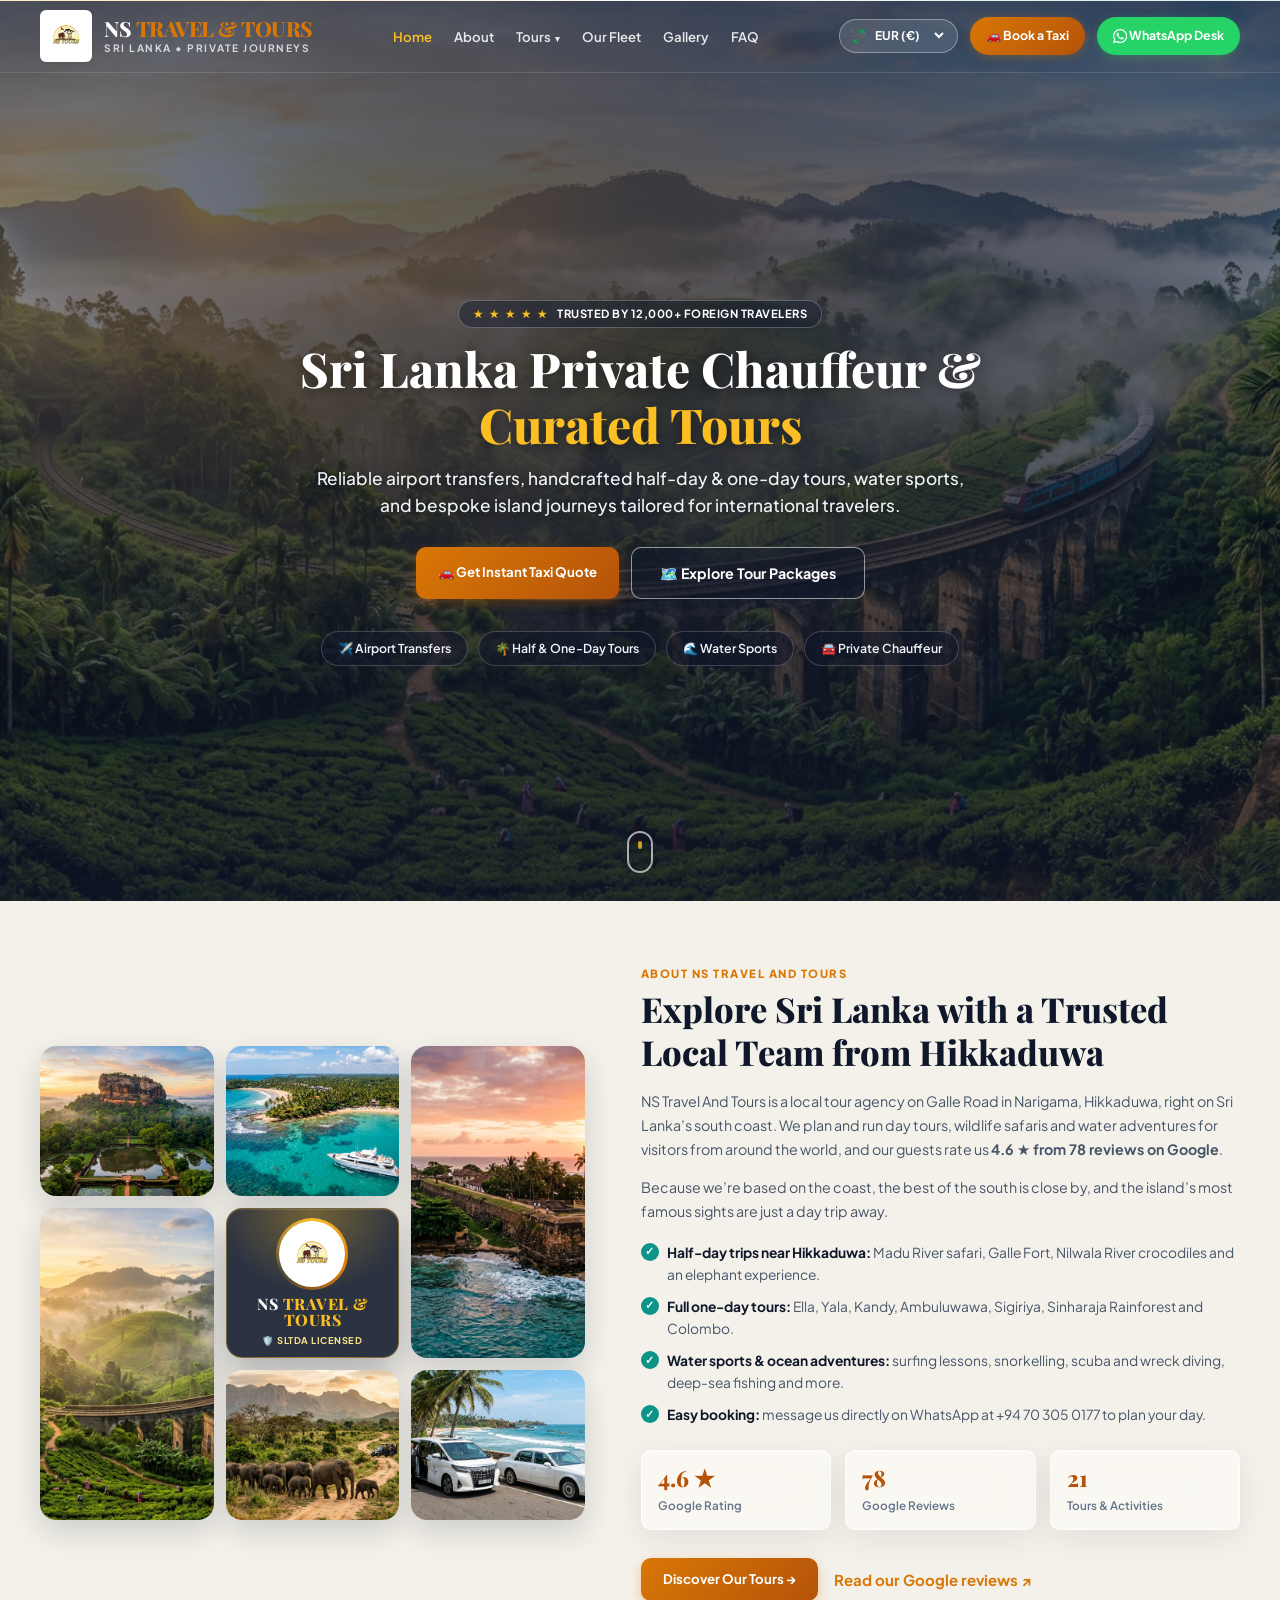
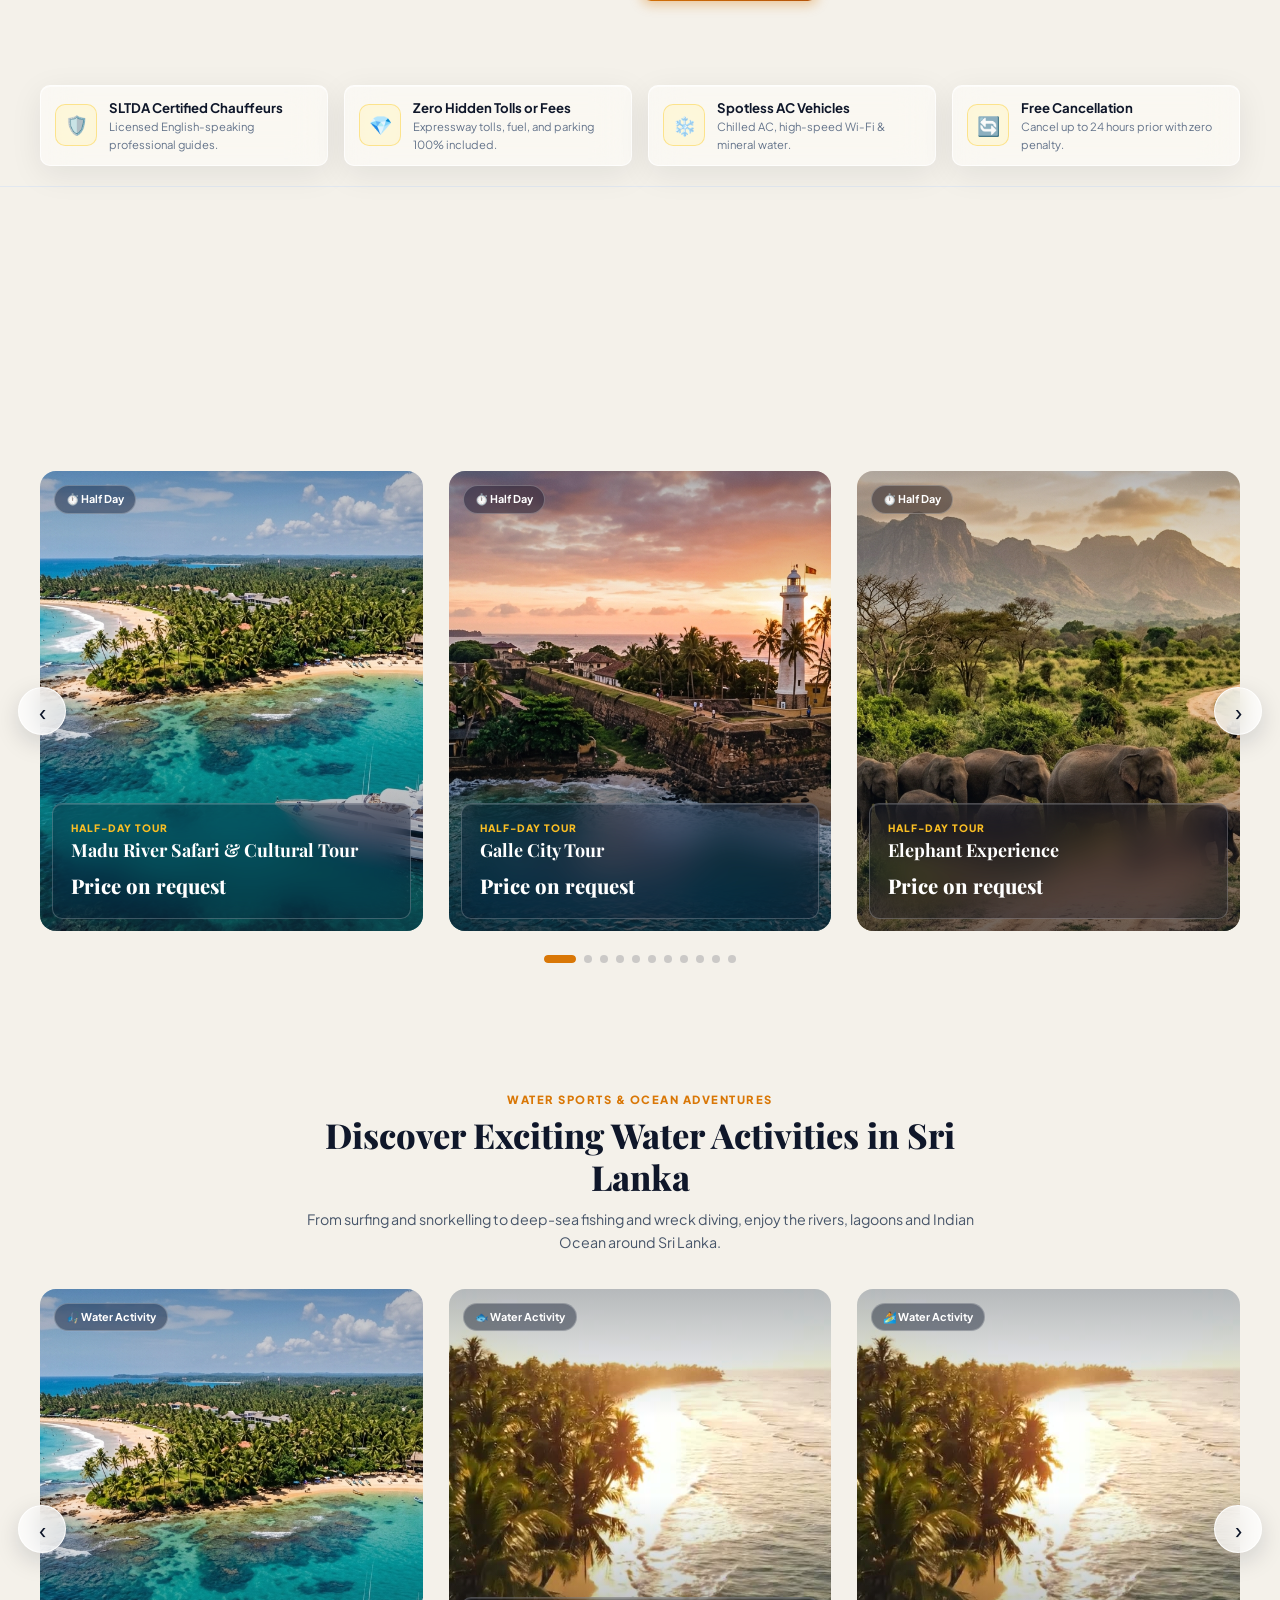
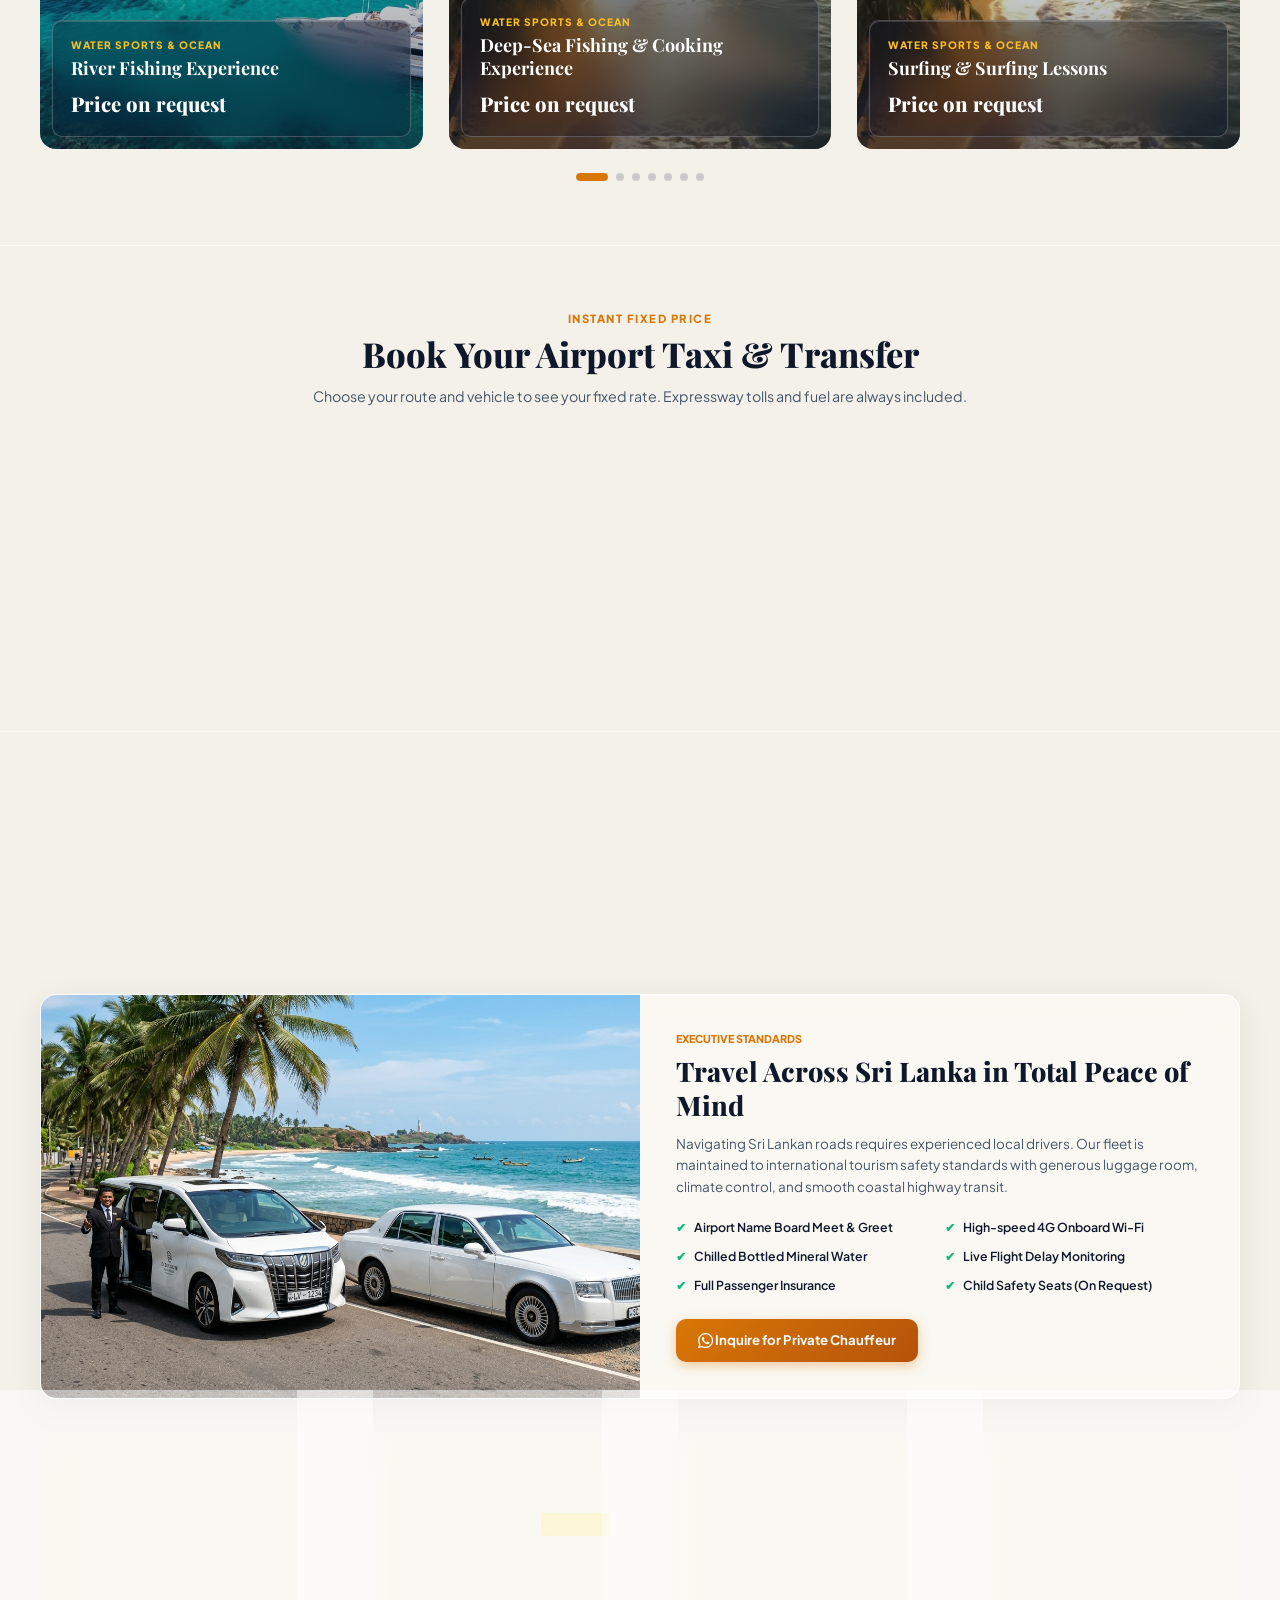
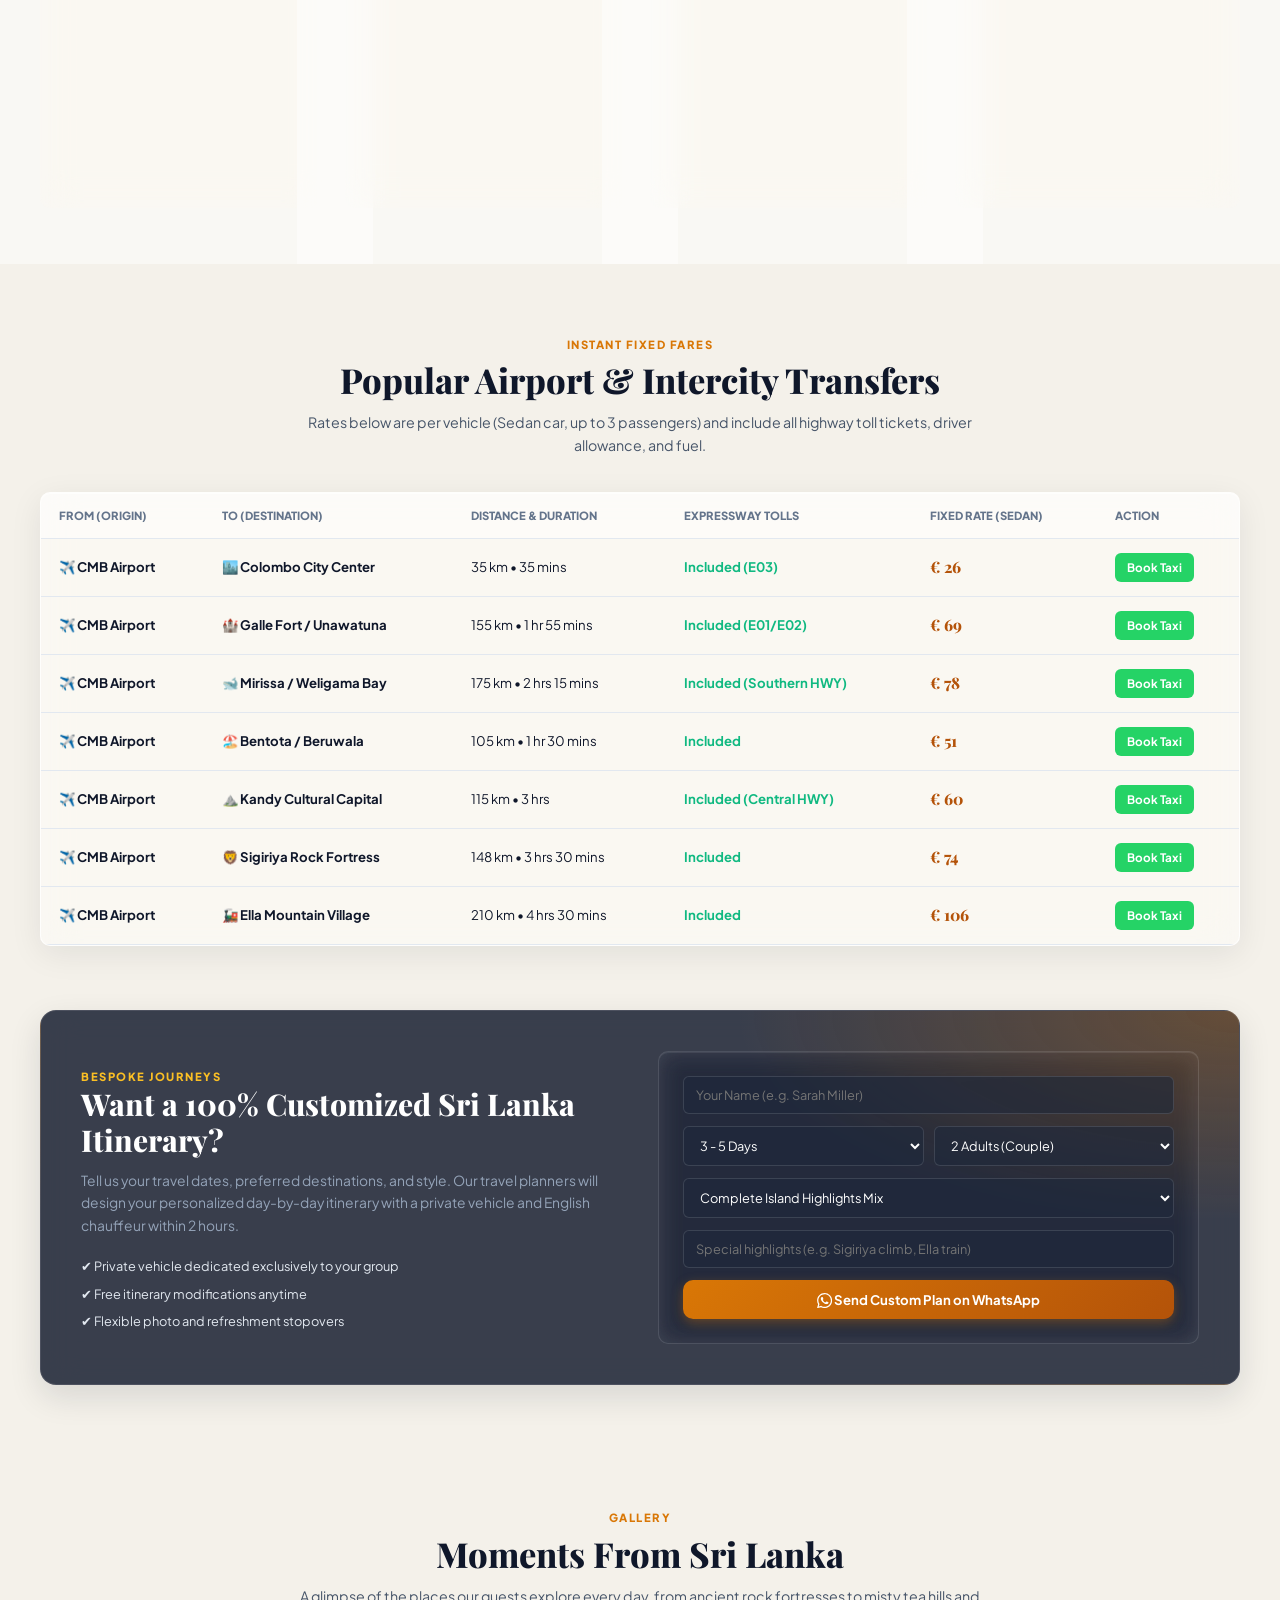
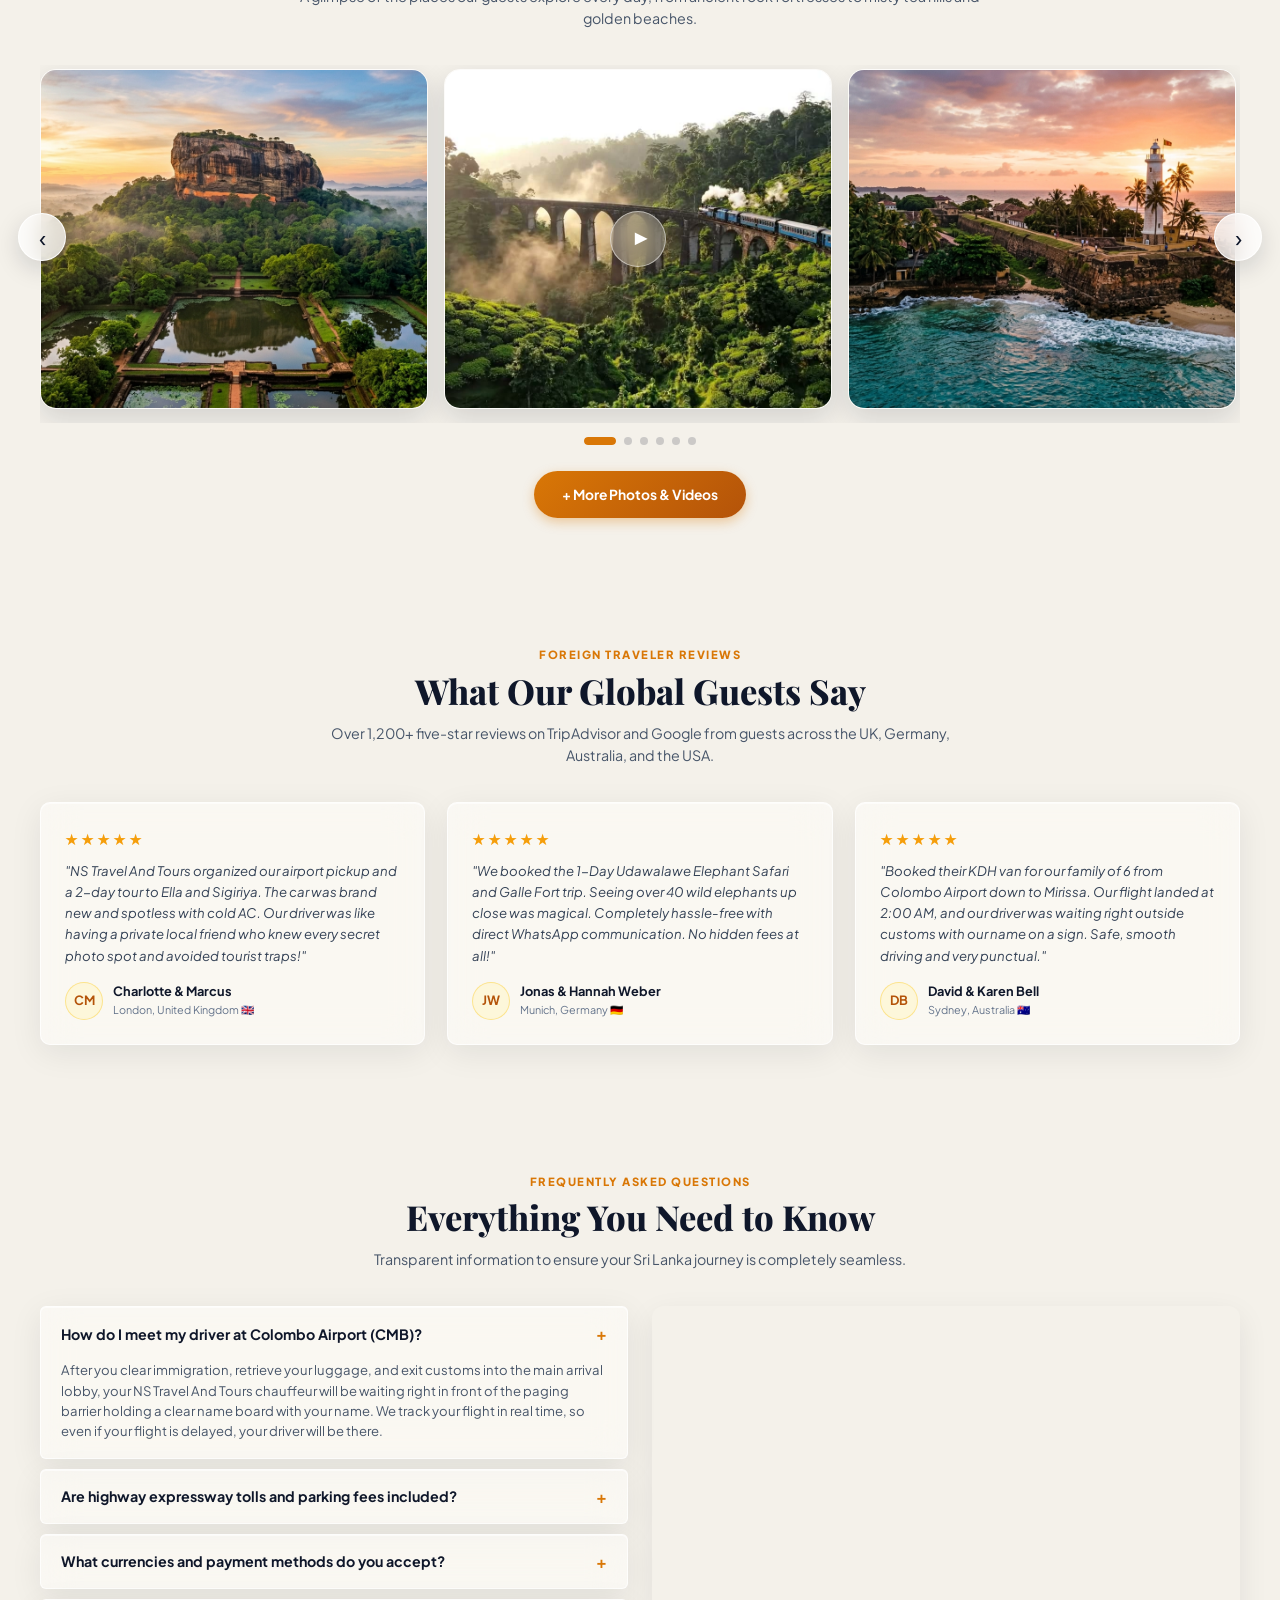
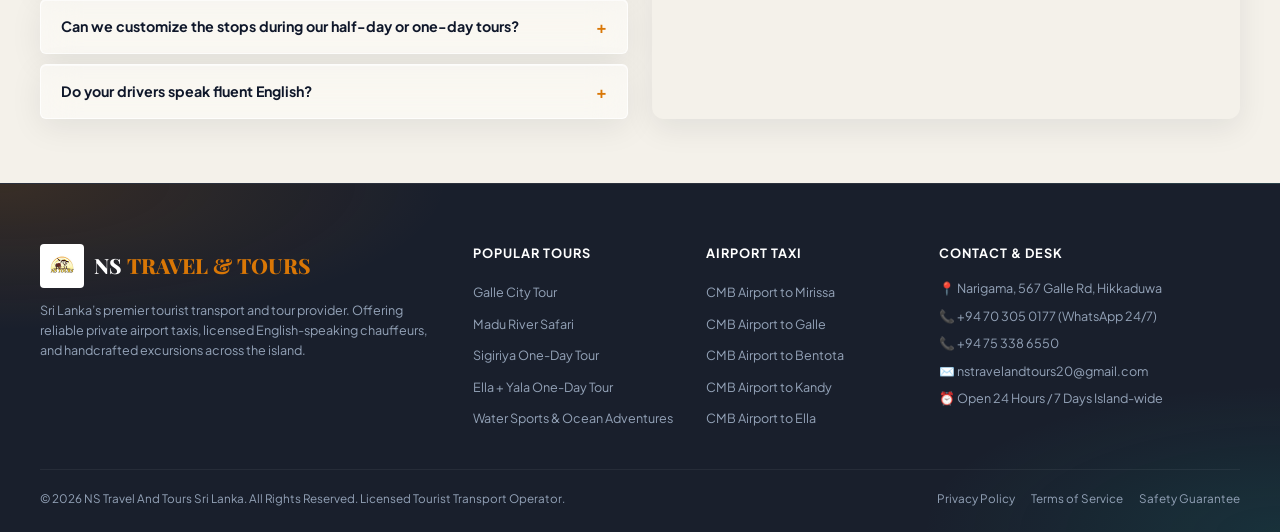
==== commit 429aad69: "feat: create comprehensive luxury design system CSS and update gallery and index pages" ====
--- a/index.html
+++ b/index.html
@@ -93,6 +93,7 @@
               </div>
             </div>
           </li>
+          <li class="mobile-nav-only"><a href="#water-sports" class="nav-link">Water Sports &amp; Ocean</a></li>
           <li><a href="#fleet" class="nav-link">Our Fleet</a></li>
           <li><a href="gallery.html" class="nav-link">Gallery</a></li>
           <li><a href="#faq" class="nav-link">FAQ</a></li>
--- a/assets/css/style.css
+++ b/assets/css/style.css
@@ -188,6 +188,10 @@
   gap: 22px;
 }
 
+.mobile-nav-only {
+  display: none;
+}
+
 .nav-link {
   font-size: 0.88rem;
   font-weight: 600;
@@ -3497,6 +3501,9 @@
   .nav-caret {
     display: none;
   }
+  .mobile-nav-only {
+    display: list-item;
+  }
   .nav-menu-currency {
     display: flex;
     align-items: center;
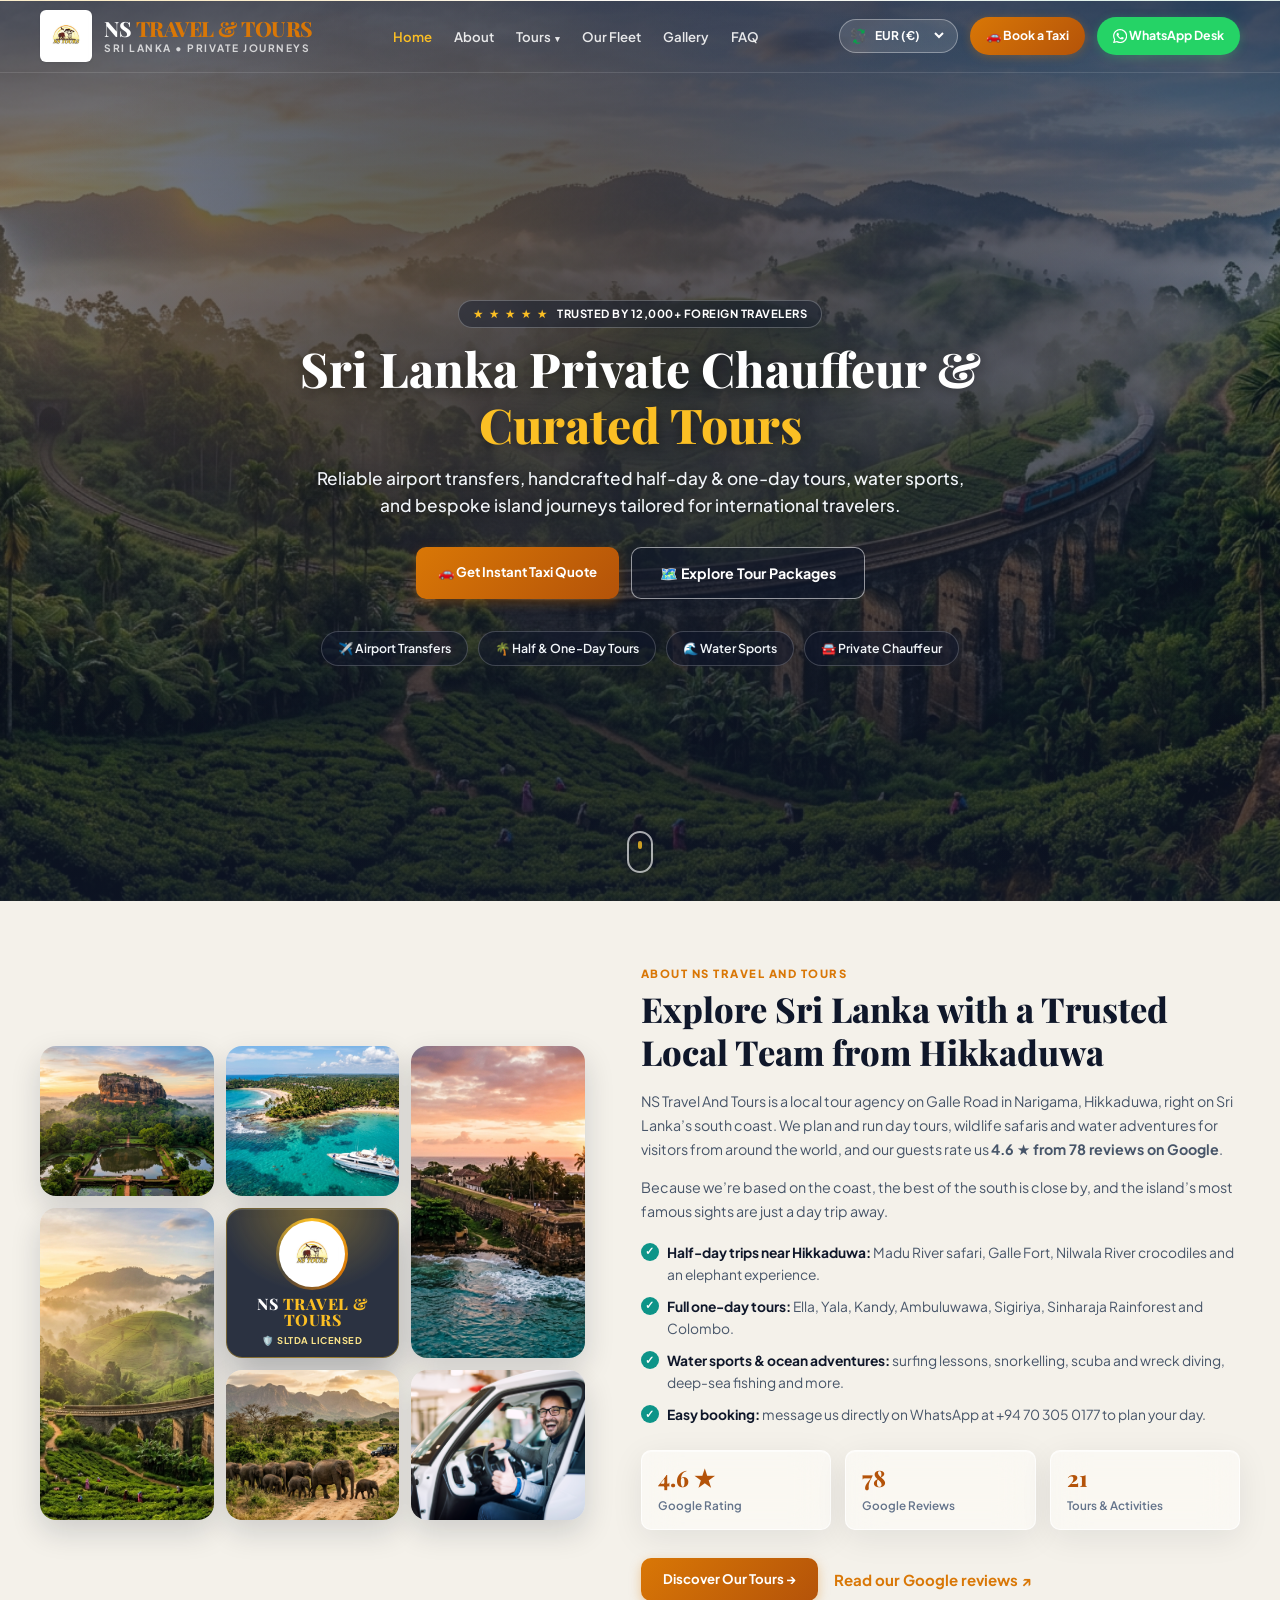
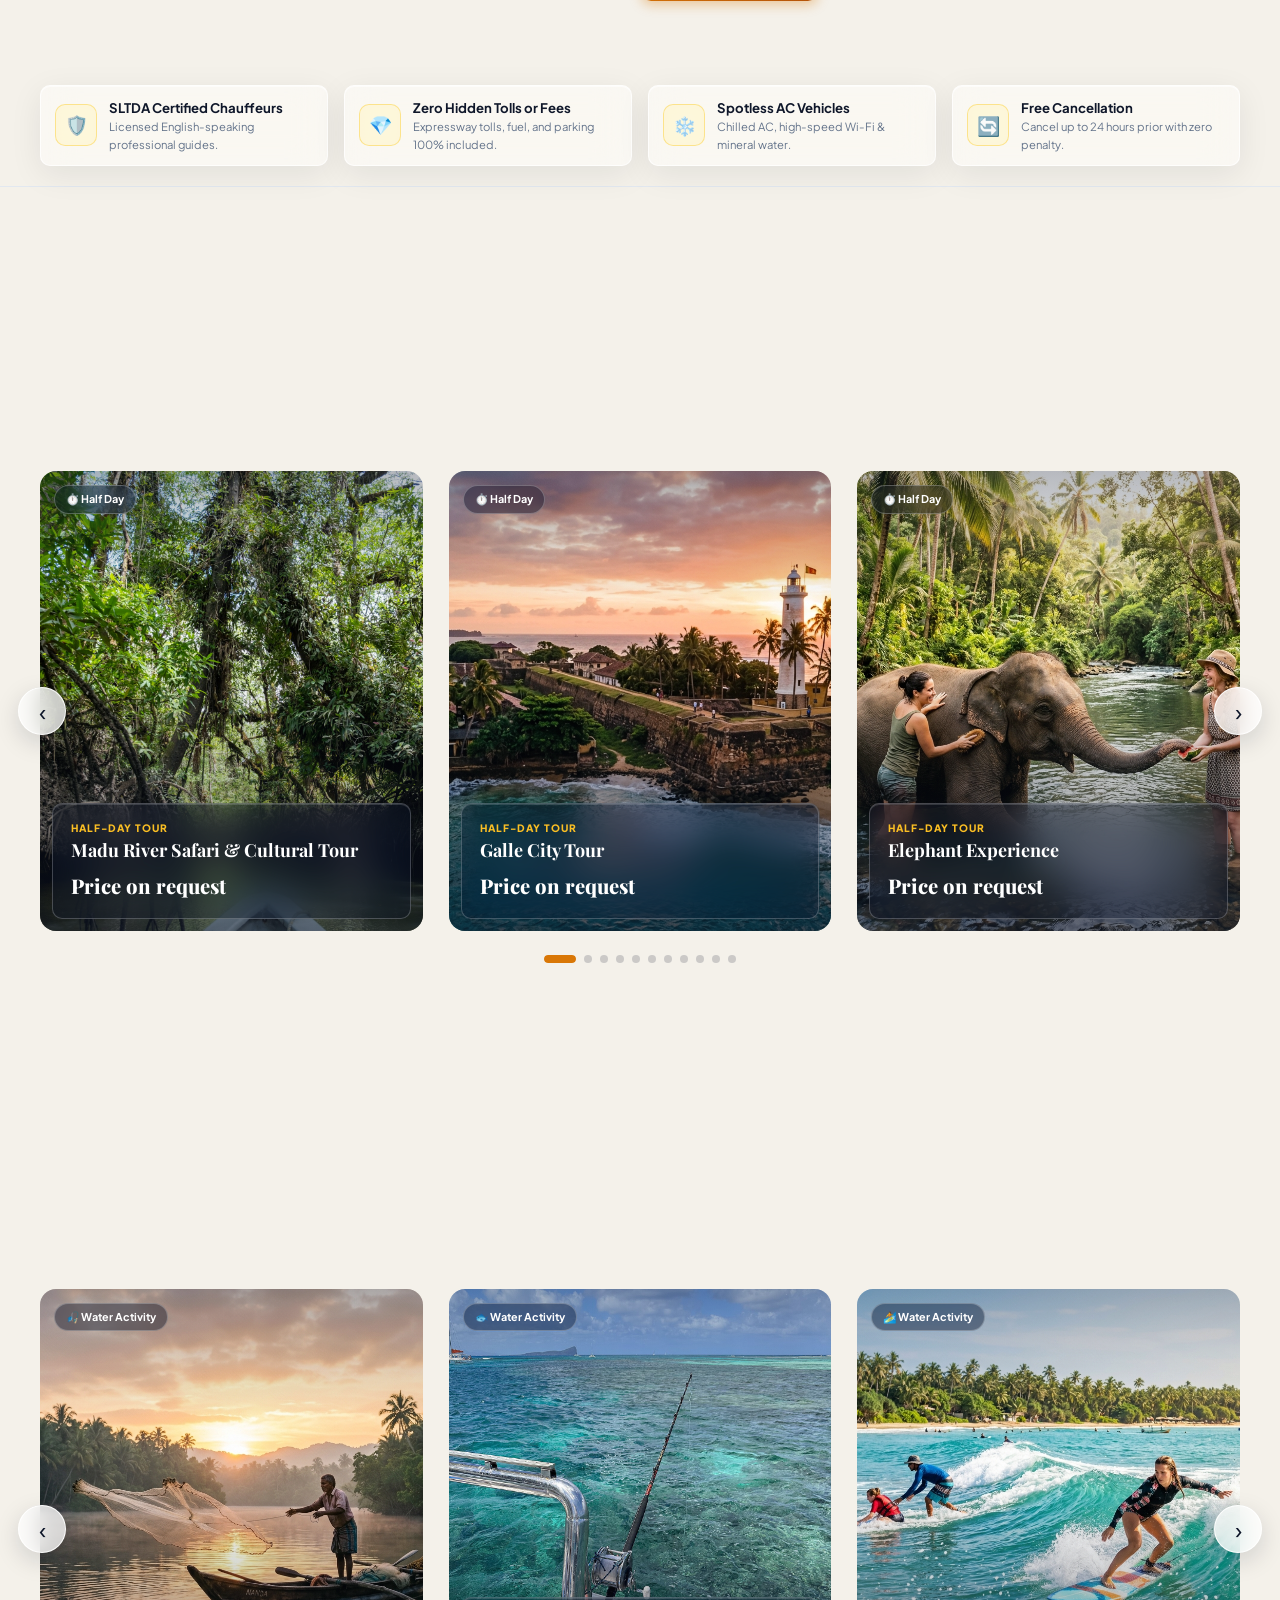
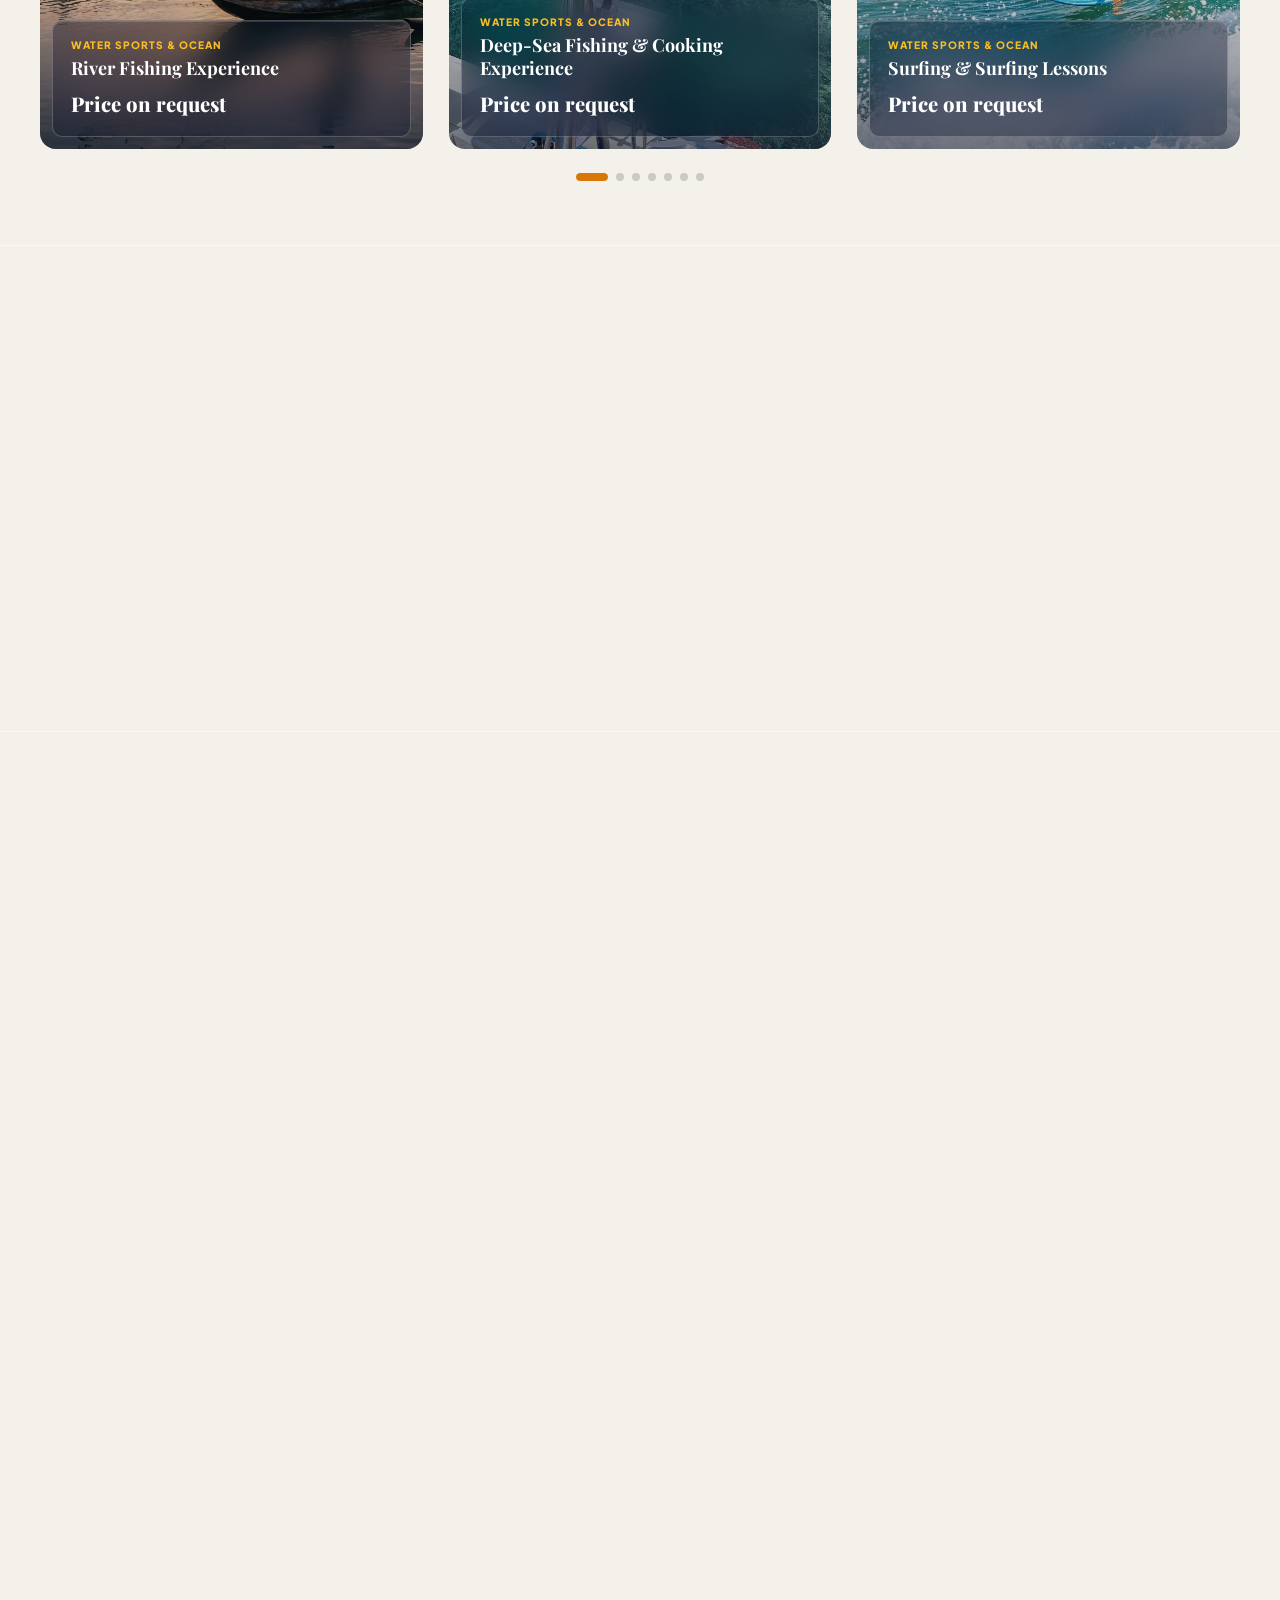
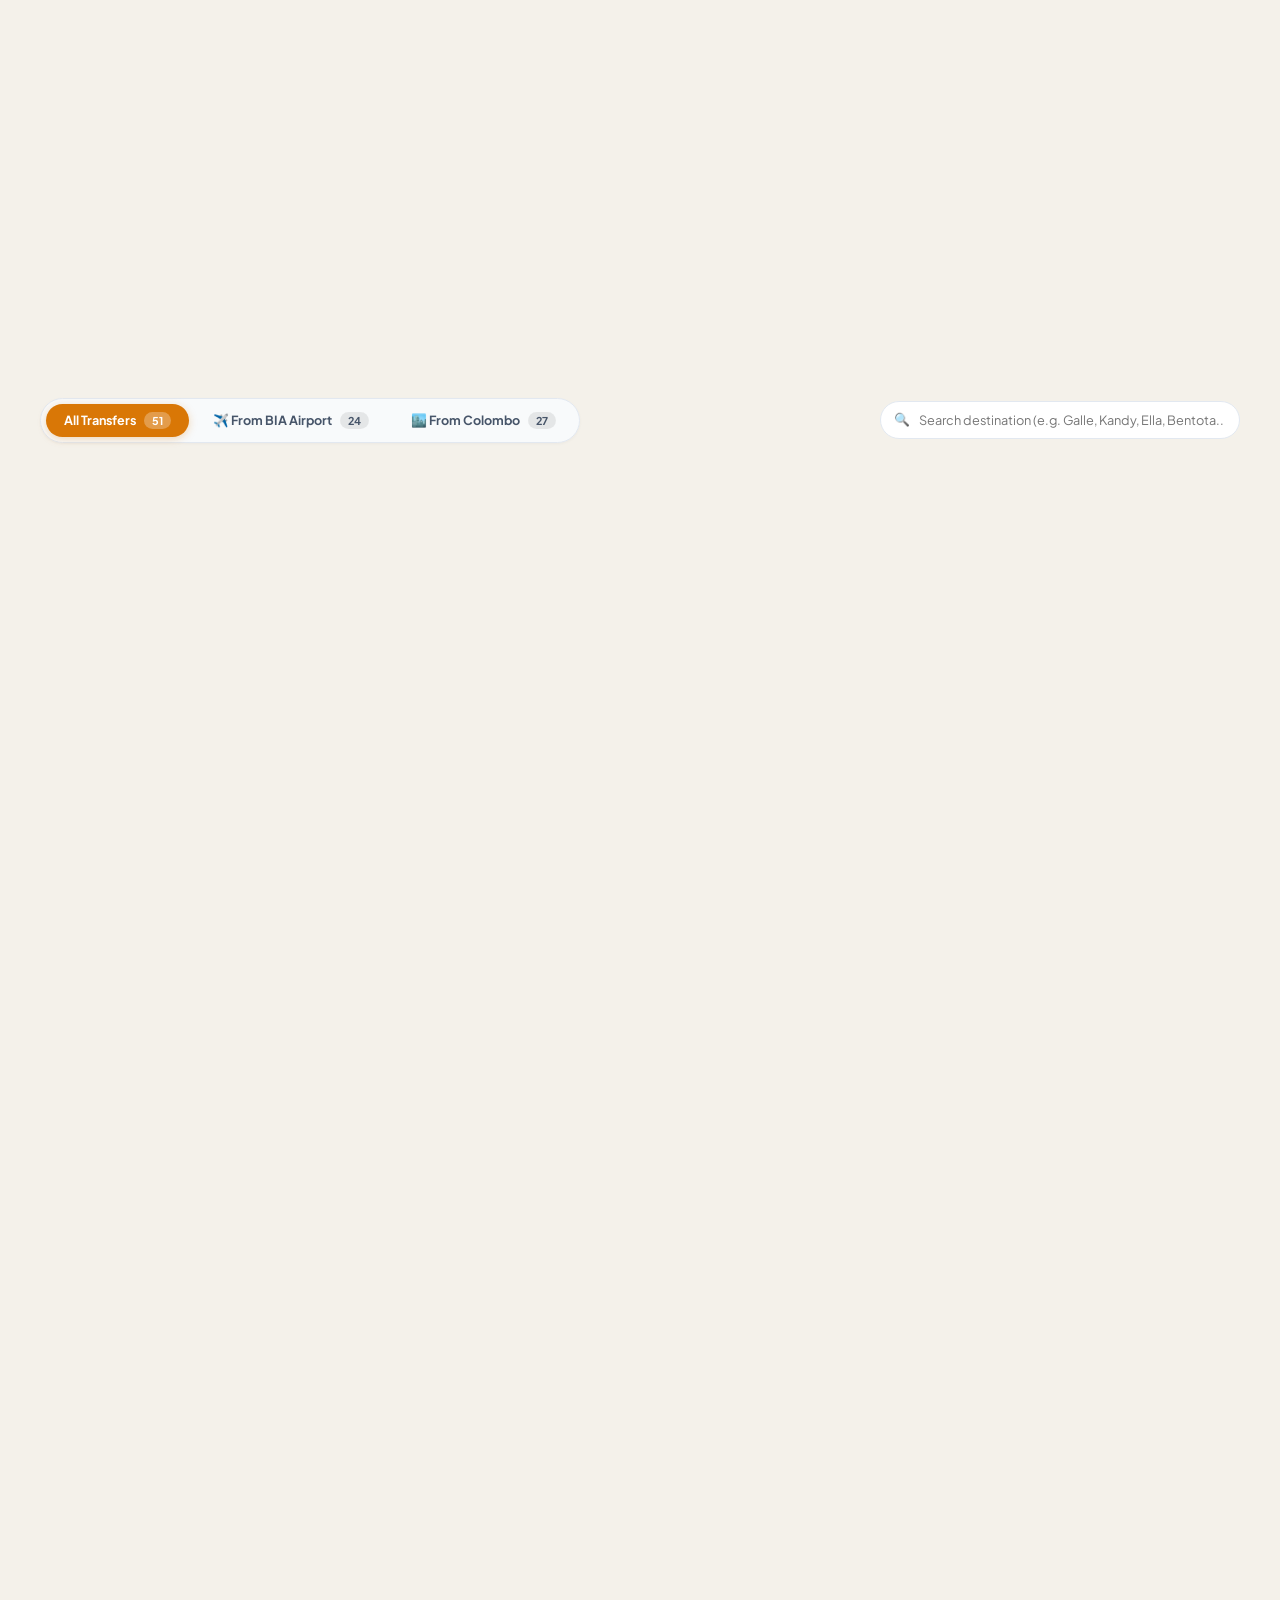
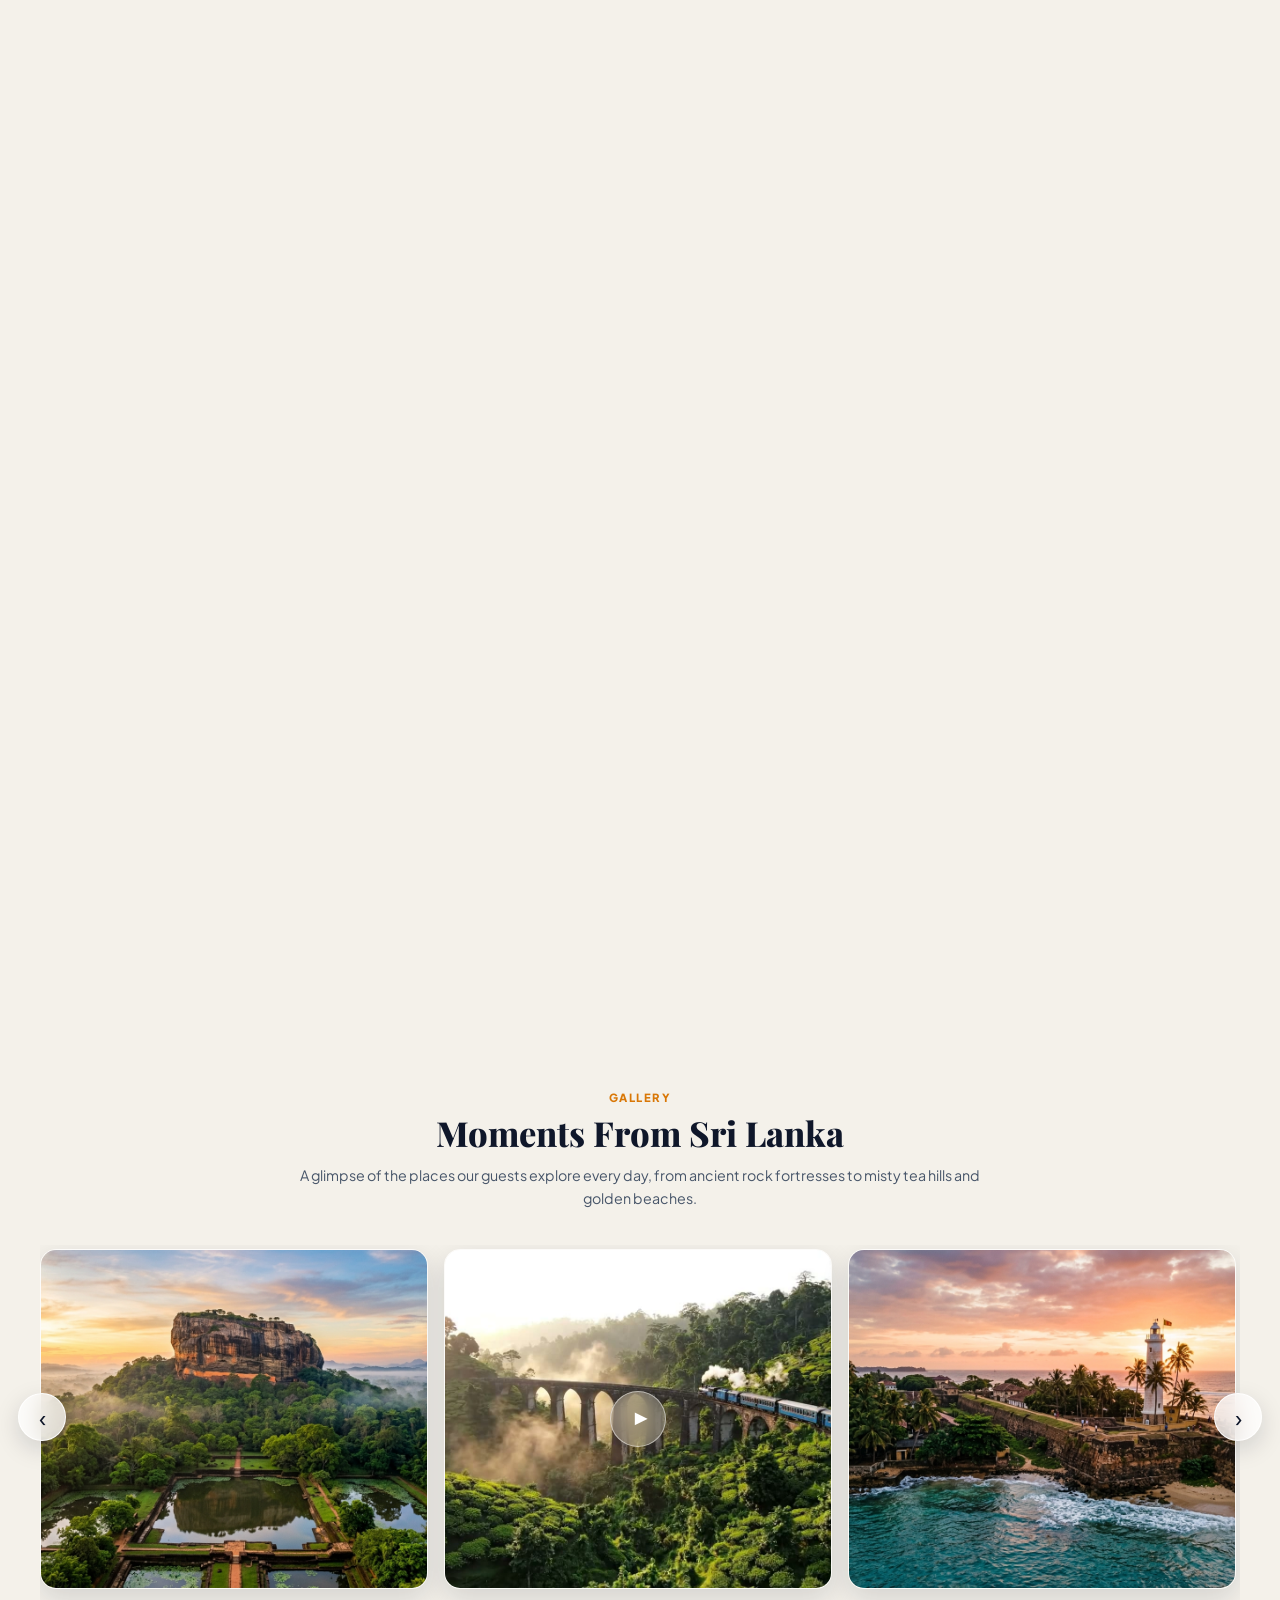
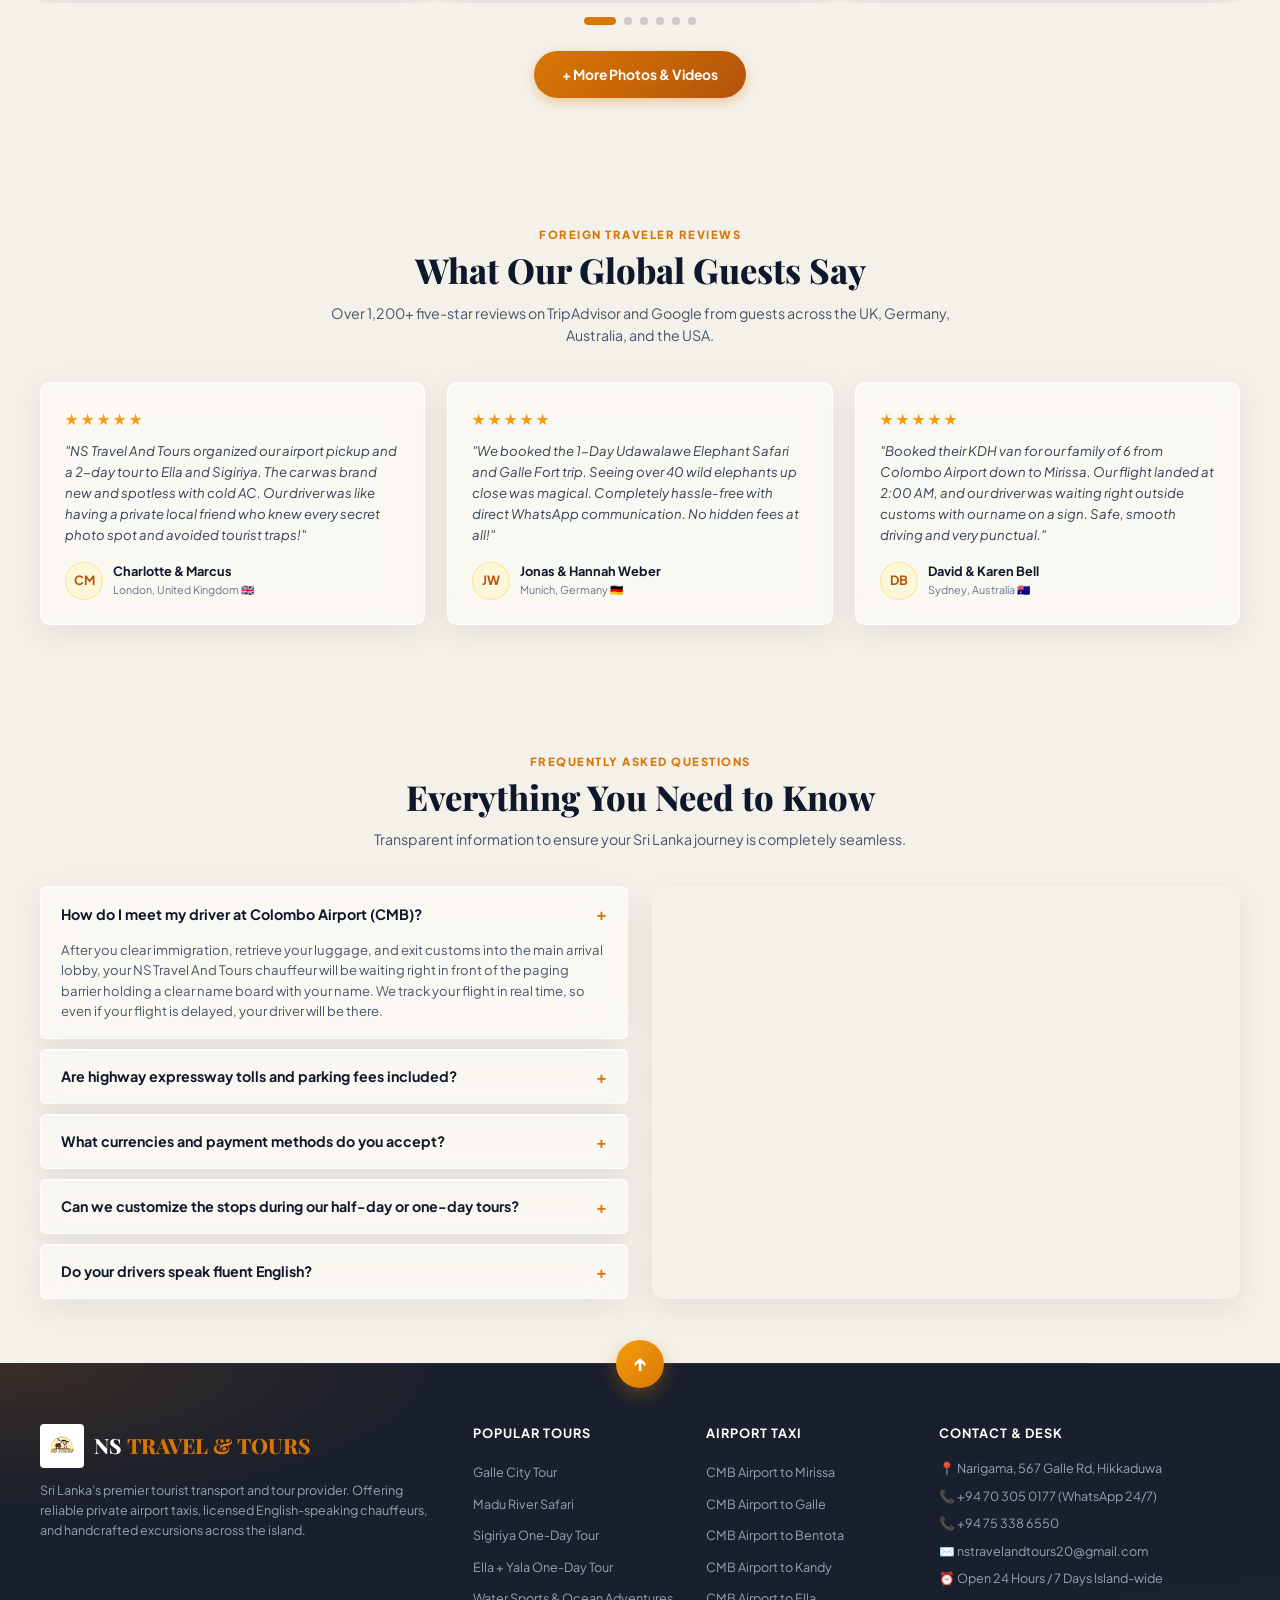
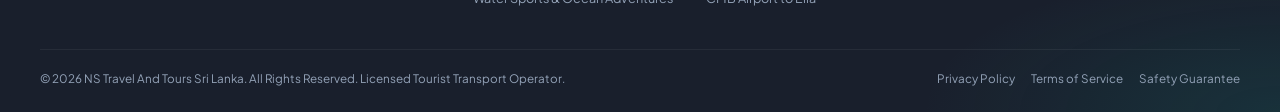
==== commit 07a98214: "add real data for fleets" ====
--- a/index.html
+++ b/index.html
@@ -485,19 +485,13 @@
       <div class="vehicles-card-grid">
         <div class="vehicle-box" role="button" tabindex="0" aria-label="Book this vehicle on WhatsApp">
           <div class="vehicle-icon">🚗</div>
-          <h4 class="vehicle-title">Premium Sedan</h4>
-          <p class="vehicle-sub">Toyota Prius, Axio or Allion</p>
-          <div class="vehicle-pill-row">
-            <span class="vehicle-pill">👤 Max 3 Pax</span>
-            <span class="vehicle-pill">🧳 2 Large Bags</span>
-            <span class="vehicle-pill">❄️ Full AC</span>
-          </div>
-          <p style="font-size: 0.8rem; color: var(--text-muted); margin-bottom: 14px;">
+          <h4 class="vehicle-title">Sedan Car</h4>
+          <p style="font-size: 0.85rem; color: var(--text-muted); margin: 8px 0 16px;">
             Ideal for couples and solo adventurers wanting fast, economical, and agile island travel.
           </p>
           <div class="vehicle-fare-footer">
             <span style="font-size: 0.72rem; color: var(--text-muted);">CMB to Colombo</span>
-            <strong style="color: var(--primary-hover); font-size: 1.05rem;">From <span class="vehicle-price" data-price-usd="28">$ 28</span></strong>
+            <strong style="color: var(--primary-hover); font-size: 1.05rem;">From <span class="vehicle-price" data-lkr="4900">Rs. 4,900</span></strong>
           </div>
           <span class="vehicle-wa-cta"><svg class="wa-icon" aria-hidden="true"><use href="#icon-whatsapp"></use></svg> Book on WhatsApp <span aria-hidden="true">→</span></span>
         </div>
@@ -505,59 +499,28 @@
         <div class="vehicle-box" role="button" tabindex="0" aria-label="Book this vehicle on WhatsApp" style="border-color: #FCD34D;">
           <div class="vehicle-icon">🚐</div>
           <div style="display: flex; justify-content: space-between; align-items: baseline;">
-            <h4 class="vehicle-title">Toyota KDH Luxury Van</h4>
+            <h4 class="vehicle-title">KDH Flatroof</h4>
             <span class="vehicle-popular-tag">POPULAR</span>
           </div>
-          <p class="vehicle-sub">Toyota KDH High-Roof Commuter</p>
-          <div class="vehicle-pill-row">
-            <span class="vehicle-pill">👤 4 - 8 Pax</span>
-            <span class="vehicle-pill">🧳 6-8 Large Bags</span>
-            <span class="vehicle-pill">❄️ Dual AC</span>
-          </div>
-          <p style="font-size: 0.8rem; color: var(--text-muted); margin-bottom: 14px;">
+          <p style="font-size: 0.85rem; color: var(--text-muted); margin: 8px 0 16px;">
             The gold standard for families and small groups. Reclining captain seats, tinted windows, and spacious luggage room.
           </p>
           <div class="vehicle-fare-footer">
-            <span style="font-size: 0.72rem; color: var(--text-muted);">CMB to Mirissa / Galle</span>
-            <strong style="color: var(--primary-hover); font-size: 1.05rem;">From <span class="vehicle-price" data-price-usd="95">$ 95</span></strong>
+            <span style="font-size: 0.72rem; color: var(--text-muted);">CMB to Colombo</span>
+            <strong style="color: var(--primary-hover); font-size: 1.05rem;">From <span class="vehicle-price" data-lkr="7700">Rs. 7,700</span></strong>
           </div>
           <span class="vehicle-wa-cta"><svg class="wa-icon" aria-hidden="true"><use href="#icon-whatsapp"></use></svg> Book on WhatsApp <span aria-hidden="true">→</span></span>
         </div>
 
         <div class="vehicle-box" role="button" tabindex="0" aria-label="Book this vehicle on WhatsApp">
           <div class="vehicle-icon">🚙</div>
-          <h4 class="vehicle-title">Executive 4WD SUV</h4>
-          <p class="vehicle-sub">Toyota Prado / Fortuner 4x4</p>
-          <div class="vehicle-pill-row">
-            <span class="vehicle-pill">👤 Max 4 Pax</span>
-            <span class="vehicle-pill">🧳 3-4 Large Bags</span>
-            <span class="vehicle-pill">⛰️ 4WD Luxury</span>
-          </div>
-          <p style="font-size: 0.8rem; color: var(--text-muted); margin-bottom: 14px;">
+          <h4 class="vehicle-title">Executive SUV</h4>
+          <p style="font-size: 0.85rem; color: var(--text-muted); margin: 8px 0 16px;">
             Elevated luxury and off-road capability for mountain trails, tea estates, and wildlife borders.
           </p>
           <div class="vehicle-fare-footer">
-            <span style="font-size: 0.72rem; color: var(--text-muted);">CMB to Hill Country</span>
-            <strong style="color: var(--primary-hover); font-size: 1.05rem;">From <span class="vehicle-price" data-price-usd="120">$ 120</span></strong>
-          </div>
-          <span class="vehicle-wa-cta"><svg class="wa-icon" aria-hidden="true"><use href="#icon-whatsapp"></use></svg> Book on WhatsApp <span aria-hidden="true">→</span></span>
-        </div>
-
-        <div class="vehicle-box" role="button" tabindex="0" aria-label="Book this vehicle on WhatsApp">
-          <div class="vehicle-icon">🚌</div>
-          <h4 class="vehicle-title">Tourist Mini Coach</h4>
-          <p class="vehicle-sub">Toyota Coaster (14-22 Seater)</p>
-          <div class="vehicle-pill-row">
-            <span class="vehicle-pill">👤 9 - 18 Pax</span>
-            <span class="vehicle-pill">🧳 Group Luggage</span>
-            <span class="vehicle-pill">🎙️ PA System</span>
-          </div>
-          <p style="font-size: 0.8rem; color: var(--text-muted); margin-bottom: 14px;">
-            Perfect for corporate retreats, wedding guests, and international travel group charters.
-          </p>
-          <div class="vehicle-fare-footer">
-            <span style="font-size: 0.72rem; color: var(--text-muted);">Island-wide Charter</span>
-            <strong style="color: var(--primary-hover); font-size: 1.05rem;">Custom Quote</strong>
+            <span style="font-size: 0.72rem; color: var(--text-muted);">CMB to Colombo</span>
+            <strong style="color: var(--primary-hover); font-size: 1.05rem;">From <span class="vehicle-price" data-lkr="6600">Rs. 6,600</span></strong>
           </div>
           <span class="vehicle-wa-cta"><svg class="wa-icon" aria-hidden="true"><use href="#icon-whatsapp"></use></svg> Book on WhatsApp <span aria-hidden="true">→</span></span>
         </div>
@@ -572,78 +535,1310 @@
         <span class="section-badge">Instant Fixed Fares</span>
         <h2 class="section-heading">Popular Airport &amp; Intercity Transfers</h2>
         <p class="section-desc">
-          Rates below are per vehicle (Sedan car, up to 3 passengers) and include all highway toll tickets, driver allowance, and fuel.
+          Official fixed rates per vehicle: Sedan car, SUV, or KDH Flatroof. All expressway tolls, driver allowance, and fuel are included.
         </p>
       </div>
 
+      <!-- Routes Filter & Search Toolbar -->
+      <div class="routes-toolbar">
+        <div class="routes-filter-tabs">
+          <button type="button" class="route-tab-btn active" data-filter="all">All Transfers <span class="tab-badge">51</span></button>
+          <button type="button" class="route-tab-btn" data-filter="bia">✈️ From BIA Airport <span class="tab-badge">24</span></button>
+          <button type="button" class="route-tab-btn" data-filter="colombo">🏙️ From Colombo <span class="tab-badge">27</span></button>
+        </div>
+        <div class="routes-search-box">
+          <span class="search-icon" aria-hidden="true">🔍</span>
+          <input type="text" id="routeSearchInput" class="routes-search-input" placeholder="Search destination (e.g. Galle, Kandy, Ella, Bentota...)" aria-label="Search destination">
+        </div>
+      </div>
+
       <div class="routes-card-table">
-        <table class="styled-table">
+        <table class="styled-table" id="routesTable">
           <thead>
             <tr>
-              <th>From (Origin)</th>
-              <th>To (Destination)</th>
-              <th>Distance &amp; Duration</th>
-              <th>Expressway Tolls</th>
-              <th>Fixed Rate (Sedan)</th>
-              <th>Action</th>
+              <th style="min-width: 140px;">From (Origin)</th>
+              <th style="min-width: 160px;">To (Destination)</th>
+              <th style="min-width: 130px; text-align: center;">🚗 Sedan Car</th>
+              <th style="min-width: 130px; text-align: center;">🚙 SUV</th>
+              <th style="min-width: 140px; text-align: center;">🚐 KDH Flatroof</th>
+              <th style="min-width: 110px; text-align: center;">Action</th>
             </tr>
           </thead>
-          <tbody>
-            <tr class="route-row" data-usd="28">
-              <td><strong>✈️ CMB Airport</strong></td>
-              <td><strong>🏙️ Colombo City Center</strong></td>
-              <td>35 km • 35 mins</td>
-              <td><span style="color: var(--accent-green); font-weight: 700;">Included (E03)</span></td>
-              <td><span class="route-price-tag">$ 28</span></td>
-              <td><button class="btn-card-wa" onclick="quickBookRoute('CMB Airport', 'Colombo City')">Book Taxi</button></td>
-            </tr>
-            <tr class="route-row" data-usd="75">
-              <td><strong>✈️ CMB Airport</strong></td>
-              <td><strong>🏰 Galle Fort / Unawatuna</strong></td>
-              <td>155 km • 1 hr 55 mins</td>
-              <td><span style="color: var(--accent-green); font-weight: 700;">Included (E01/E02)</span></td>
-              <td><span class="route-price-tag">$ 75</span></td>
-              <td><button class="btn-card-wa" onclick="quickBookRoute('CMB Airport', 'Galle Fort')">Book Taxi</button></td>
-            </tr>
-            <tr class="route-row" data-usd="85">
-              <td><strong>✈️ CMB Airport</strong></td>
-              <td><strong>🐋 Mirissa / Weligama Bay</strong></td>
-              <td>175 km • 2 hrs 15 mins</td>
-              <td><span style="color: var(--accent-green); font-weight: 700;">Included (Southern HWY)</span></td>
-              <td><span class="route-price-tag">$ 85</span></td>
-              <td><button class="btn-card-wa" onclick="quickBookRoute('CMB Airport', 'Mirissa')">Book Taxi</button></td>
-            </tr>
-            <tr class="route-row" data-usd="55">
-              <td><strong>✈️ CMB Airport</strong></td>
-              <td><strong>🏖️ Bentota / Beruwala</strong></td>
-              <td>105 km • 1 hr 30 mins</td>
-              <td><span style="color: var(--accent-green); font-weight: 700;">Included</span></td>
-              <td><span class="route-price-tag">$ 55</span></td>
-              <td><button class="btn-card-wa" onclick="quickBookRoute('CMB Airport', 'Bentota')">Book Taxi</button></td>
-            </tr>
-            <tr class="route-row" data-usd="65">
-              <td><strong>✈️ CMB Airport</strong></td>
-              <td><strong>⛰️ Kandy Cultural Capital</strong></td>
-              <td>115 km • 3 hrs</td>
-              <td><span style="color: var(--accent-green); font-weight: 700;">Included (Central HWY)</span></td>
-              <td><span class="route-price-tag">$ 65</span></td>
-              <td><button class="btn-card-wa" onclick="quickBookRoute('CMB Airport', 'Kandy')">Book Taxi</button></td>
-            </tr>
-            <tr class="route-row" data-usd="80">
-              <td><strong>✈️ CMB Airport</strong></td>
-              <td><strong>🦁 Sigiriya Rock Fortress</strong></td>
-              <td>148 km • 3 hrs 30 mins</td>
-              <td><span style="color: var(--accent-green); font-weight: 700;">Included</span></td>
-              <td><span class="route-price-tag">$ 80</span></td>
-              <td><button class="btn-card-wa" onclick="quickBookRoute('CMB Airport', 'Sigiriya')">Book Taxi</button></td>
-            </tr>
-            <tr class="route-row" data-usd="115">
-              <td><strong>✈️ CMB Airport</strong></td>
-              <td><strong>🚂 Ella Mountain Village</strong></td>
-              <td>210 km • 4 hrs 30 mins</td>
-              <td><span style="color: var(--accent-green); font-weight: 700;">Included</span></td>
-              <td><span class="route-price-tag">$ 115</span></td>
-              <td><button class="btn-card-wa" onclick="quickBookRoute('CMB Airport', 'Ella')">Book Taxi</button></td>
+          <tbody id="routesTableBody">
+            <tr class="route-row" data-origin="bia" data-from="BIA Airport" data-dest="Negombo">
+              <td><strong>✈️ BIA Airport</strong></td>
+              <td><strong>Negombo</strong></td>
+              <td style="text-align: center;">
+                <button type="button" class="rate-pill-btn" onclick="quickBookRoute('BIA Airport', 'Negombo', 'Sedan Car', 2200)" title="Book Sedan for BIA Airport to Negombo">
+                  <span class="vehicle-col-label">🚗 Sedan</span>
+                  <span class="route-price-tag" data-lkr="2200">Rs. 2,200</span>
+                </button>
+              </td>
+              <td style="text-align: center;">
+                <button type="button" class="rate-pill-btn" onclick="quickBookRoute('BIA Airport', 'Negombo', 'SUV', 2800)" title="Book SUV for BIA Airport to Negombo">
+                  <span class="vehicle-col-label">🚙 SUV</span>
+                  <span class="route-price-tag" data-lkr="2800">Rs. 2,800</span>
+                </button>
+              </td>
+              <td style="text-align: center;">
+                <button type="button" class="rate-pill-btn" onclick="quickBookRoute('BIA Airport', 'Negombo', 'KDH Flatroof', 3900)" title="Book KDH Flatroof for BIA Airport to Negombo">
+                  <span class="vehicle-col-label">🚐 KDH</span>
+                  <span class="route-price-tag" data-lkr="3900">Rs. 3,900</span>
+                </button>
+              </td>
+              <td style="text-align: center;">
+                <button type="button" class="btn-card-wa" onclick="quickBookRoute('BIA Airport', 'Negombo')">Book Taxi</button>
+              </td>
+            </tr>
+            <tr class="route-row" data-origin="bia" data-from="BIA Airport" data-dest="Colombo">
+              <td><strong>✈️ BIA Airport</strong></td>
+              <td><strong>Colombo</strong></td>
+              <td style="text-align: center;">
+                <button type="button" class="rate-pill-btn" onclick="quickBookRoute('BIA Airport', 'Colombo', 'Sedan Car', 4900)" title="Book Sedan for BIA Airport to Colombo">
+                  <span class="vehicle-col-label">🚗 Sedan</span>
+                  <span class="route-price-tag" data-lkr="4900">Rs. 4,900</span>
+                </button>
+              </td>
+              <td style="text-align: center;">
+                <button type="button" class="rate-pill-btn" onclick="quickBookRoute('BIA Airport', 'Colombo', 'SUV', 6600)" title="Book SUV for BIA Airport to Colombo">
+                  <span class="vehicle-col-label">🚙 SUV</span>
+                  <span class="route-price-tag" data-lkr="6600">Rs. 6,600</span>
+                </button>
+              </td>
+              <td style="text-align: center;">
+                <button type="button" class="rate-pill-btn" onclick="quickBookRoute('BIA Airport', 'Colombo', 'KDH Flatroof', 7700)" title="Book KDH Flatroof for BIA Airport to Colombo">
+                  <span class="vehicle-col-label">🚐 KDH</span>
+                  <span class="route-price-tag" data-lkr="7700">Rs. 7,700</span>
+                </button>
+              </td>
+              <td style="text-align: center;">
+                <button type="button" class="btn-card-wa" onclick="quickBookRoute('BIA Airport', 'Colombo')">Book Taxi</button>
+              </td>
+            </tr>
+            <tr class="route-row" data-origin="bia" data-from="BIA Airport" data-dest="Aluthgama">
+              <td><strong>✈️ BIA Airport</strong></td>
+              <td><strong>Aluthgama</strong></td>
+              <td style="text-align: center;">
+                <button type="button" class="rate-pill-btn" onclick="quickBookRoute('BIA Airport', 'Aluthgama', 'Sedan Car', 11200)" title="Book Sedan for BIA Airport to Aluthgama">
+                  <span class="vehicle-col-label">🚗 Sedan</span>
+                  <span class="route-price-tag" data-lkr="11200">Rs. 11,200</span>
+                </button>
+              </td>
+              <td style="text-align: center;">
+                <button type="button" class="rate-pill-btn" onclick="quickBookRoute('BIA Airport', 'Aluthgama', 'SUV', 13200)" title="Book SUV for BIA Airport to Aluthgama">
+                  <span class="vehicle-col-label">🚙 SUV</span>
+                  <span class="route-price-tag" data-lkr="13200">Rs. 13,200</span>
+                </button>
+              </td>
+              <td style="text-align: center;">
+                <button type="button" class="rate-pill-btn" onclick="quickBookRoute('BIA Airport', 'Aluthgama', 'KDH Flatroof', 19900)" title="Book KDH Flatroof for BIA Airport to Aluthgama">
+                  <span class="vehicle-col-label">🚐 KDH</span>
+                  <span class="route-price-tag" data-lkr="19900">Rs. 19,900</span>
+                </button>
+              </td>
+              <td style="text-align: center;">
+                <button type="button" class="btn-card-wa" onclick="quickBookRoute('BIA Airport', 'Aluthgama')">Book Taxi</button>
+              </td>
+            </tr>
+            <tr class="route-row" data-origin="bia" data-from="BIA Airport" data-dest="Bentota">
+              <td><strong>✈️ BIA Airport</strong></td>
+              <td><strong>Bentota</strong></td>
+              <td style="text-align: center;">
+                <button type="button" class="rate-pill-btn" onclick="quickBookRoute('BIA Airport', 'Bentota', 'Sedan Car', 11300)" title="Book Sedan for BIA Airport to Bentota">
+                  <span class="vehicle-col-label">🚗 Sedan</span>
+                  <span class="route-price-tag" data-lkr="11300">Rs. 11,300</span>
+                </button>
+              </td>
+              <td style="text-align: center;">
+                <button type="button" class="rate-pill-btn" onclick="quickBookRoute('BIA Airport', 'Bentota', 'SUV', 13400)" title="Book SUV for BIA Airport to Bentota">
+                  <span class="vehicle-col-label">🚙 SUV</span>
+                  <span class="route-price-tag" data-lkr="13400">Rs. 13,400</span>
+                </button>
+              </td>
+              <td style="text-align: center;">
+                <button type="button" class="rate-pill-btn" onclick="quickBookRoute('BIA Airport', 'Bentota', 'KDH Flatroof', 21100)" title="Book KDH Flatroof for BIA Airport to Bentota">
+                  <span class="vehicle-col-label">🚐 KDH</span>
+                  <span class="route-price-tag" data-lkr="21100">Rs. 21,100</span>
+                </button>
+              </td>
+              <td style="text-align: center;">
+                <button type="button" class="btn-card-wa" onclick="quickBookRoute('BIA Airport', 'Bentota')">Book Taxi</button>
+              </td>
+            </tr>
+            <tr class="route-row" data-origin="bia" data-from="BIA Airport" data-dest="Ambalangoda">
+              <td><strong>✈️ BIA Airport</strong></td>
+              <td><strong>Ambalangoda</strong></td>
+              <td style="text-align: center;">
+                <button type="button" class="rate-pill-btn" onclick="quickBookRoute('BIA Airport', 'Ambalangoda', 'Sedan Car', 13900)" title="Book Sedan for BIA Airport to Ambalangoda">
+                  <span class="vehicle-col-label">🚗 Sedan</span>
+                  <span class="route-price-tag" data-lkr="13900">Rs. 13,900</span>
+                </button>
+              </td>
+              <td style="text-align: center;">
+                <button type="button" class="rate-pill-btn" onclick="quickBookRoute('BIA Airport', 'Ambalangoda', 'SUV', 16500)" title="Book SUV for BIA Airport to Ambalangoda">
+                  <span class="vehicle-col-label">🚙 SUV</span>
+                  <span class="route-price-tag" data-lkr="16500">Rs. 16,500</span>
+                </button>
+              </td>
+              <td style="text-align: center;">
+                <button type="button" class="rate-pill-btn" onclick="quickBookRoute('BIA Airport', 'Ambalangoda', 'KDH Flatroof', 24900)" title="Book KDH Flatroof for BIA Airport to Ambalangoda">
+                  <span class="vehicle-col-label">🚐 KDH</span>
+                  <span class="route-price-tag" data-lkr="24900">Rs. 24,900</span>
+                </button>
+              </td>
+              <td style="text-align: center;">
+                <button type="button" class="btn-card-wa" onclick="quickBookRoute('BIA Airport', 'Ambalangoda')">Book Taxi</button>
+              </td>
+            </tr>
+            <tr class="route-row" data-origin="bia" data-from="BIA Airport" data-dest="Hikkaduwa">
+              <td><strong>✈️ BIA Airport</strong></td>
+              <td><strong>Hikkaduwa</strong></td>
+              <td style="text-align: center;">
+                <button type="button" class="rate-pill-btn" onclick="quickBookRoute('BIA Airport', 'Hikkaduwa', 'Sedan Car', 15400)" title="Book Sedan for BIA Airport to Hikkaduwa">
+                  <span class="vehicle-col-label">🚗 Sedan</span>
+                  <span class="route-price-tag" data-lkr="15400">Rs. 15,400</span>
+                </button>
+              </td>
+              <td style="text-align: center;">
+                <button type="button" class="rate-pill-btn" onclick="quickBookRoute('BIA Airport', 'Hikkaduwa', 'SUV', 18200)" title="Book SUV for BIA Airport to Hikkaduwa">
+                  <span class="vehicle-col-label">🚙 SUV</span>
+                  <span class="route-price-tag" data-lkr="18200">Rs. 18,200</span>
+                </button>
+              </td>
+              <td style="text-align: center;">
+                <button type="button" class="rate-pill-btn" onclick="quickBookRoute('BIA Airport', 'Hikkaduwa', 'KDH Flatroof', 27600)" title="Book KDH Flatroof for BIA Airport to Hikkaduwa">
+                  <span class="vehicle-col-label">🚐 KDH</span>
+                  <span class="route-price-tag" data-lkr="27600">Rs. 27,600</span>
+                </button>
+              </td>
+              <td style="text-align: center;">
+                <button type="button" class="btn-card-wa" onclick="quickBookRoute('BIA Airport', 'Hikkaduwa')">Book Taxi</button>
+              </td>
+            </tr>
+            <tr class="route-row" data-origin="bia" data-from="BIA Airport" data-dest="Galle">
+              <td><strong>✈️ BIA Airport</strong></td>
+              <td><strong>Galle</strong></td>
+              <td style="text-align: center;">
+                <button type="button" class="rate-pill-btn" onclick="quickBookRoute('BIA Airport', 'Galle', 'Sedan Car', 17500)" title="Book Sedan for BIA Airport to Galle">
+                  <span class="vehicle-col-label">🚗 Sedan</span>
+                  <span class="route-price-tag" data-lkr="17500">Rs. 17,500</span>
+                </button>
+              </td>
+              <td style="text-align: center;">
+                <button type="button" class="rate-pill-btn" onclick="quickBookRoute('BIA Airport', 'Galle', 'SUV', 20600)" title="Book SUV for BIA Airport to Galle">
+                  <span class="vehicle-col-label">🚙 SUV</span>
+                  <span class="route-price-tag" data-lkr="20600">Rs. 20,600</span>
+                </button>
+              </td>
+              <td style="text-align: center;">
+                <button type="button" class="rate-pill-btn" onclick="quickBookRoute('BIA Airport', 'Galle', 'KDH Flatroof', 31200)" title="Book KDH Flatroof for BIA Airport to Galle">
+                  <span class="vehicle-col-label">🚐 KDH</span>
+                  <span class="route-price-tag" data-lkr="31200">Rs. 31,200</span>
+                </button>
+              </td>
+              <td style="text-align: center;">
+                <button type="button" class="btn-card-wa" onclick="quickBookRoute('BIA Airport', 'Galle')">Book Taxi</button>
+              </td>
+            </tr>
+            <tr class="route-row" data-origin="bia" data-from="BIA Airport" data-dest="Unawatuna">
+              <td><strong>✈️ BIA Airport</strong></td>
+              <td><strong>Unawatuna</strong></td>
+              <td style="text-align: center;">
+                <button type="button" class="rate-pill-btn" onclick="quickBookRoute('BIA Airport', 'Unawatuna', 'Sedan Car', 18000)" title="Book Sedan for BIA Airport to Unawatuna">
+                  <span class="vehicle-col-label">🚗 Sedan</span>
+                  <span class="route-price-tag" data-lkr="18000">Rs. 18,000</span>
+                </button>
+              </td>
+              <td style="text-align: center;">
+                <button type="button" class="rate-pill-btn" onclick="quickBookRoute('BIA Airport', 'Unawatuna', 'SUV', 21300)" title="Book SUV for BIA Airport to Unawatuna">
+                  <span class="vehicle-col-label">🚙 SUV</span>
+                  <span class="route-price-tag" data-lkr="21300">Rs. 21,300</span>
+                </button>
+              </td>
+              <td style="text-align: center;">
+                <button type="button" class="rate-pill-btn" onclick="quickBookRoute('BIA Airport', 'Unawatuna', 'KDH Flatroof', 31100)" title="Book KDH Flatroof for BIA Airport to Unawatuna">
+                  <span class="vehicle-col-label">🚐 KDH</span>
+                  <span class="route-price-tag" data-lkr="31100">Rs. 31,100</span>
+                </button>
+              </td>
+              <td style="text-align: center;">
+                <button type="button" class="btn-card-wa" onclick="quickBookRoute('BIA Airport', 'Unawatuna')">Book Taxi</button>
+              </td>
+            </tr>
+            <tr class="route-row" data-origin="bia" data-from="BIA Airport" data-dest="Ahangama">
+              <td><strong>✈️ BIA Airport</strong></td>
+              <td><strong>Ahangama</strong></td>
+              <td style="text-align: center;">
+                <button type="button" class="rate-pill-btn" onclick="quickBookRoute('BIA Airport', 'Ahangama', 'Sedan Car', 19200)" title="Book Sedan for BIA Airport to Ahangama">
+                  <span class="vehicle-col-label">🚗 Sedan</span>
+                  <span class="route-price-tag" data-lkr="19200">Rs. 19,200</span>
+                </button>
+              </td>
+              <td style="text-align: center;">
+                <button type="button" class="rate-pill-btn" onclick="quickBookRoute('BIA Airport', 'Ahangama', 'SUV', 22400)" title="Book SUV for BIA Airport to Ahangama">
+                  <span class="vehicle-col-label">🚙 SUV</span>
+                  <span class="route-price-tag" data-lkr="22400">Rs. 22,400</span>
+                </button>
+              </td>
+              <td style="text-align: center;">
+                <button type="button" class="rate-pill-btn" onclick="quickBookRoute('BIA Airport', 'Ahangama', 'KDH Flatroof', 35100)" title="Book KDH Flatroof for BIA Airport to Ahangama">
+                  <span class="vehicle-col-label">🚐 KDH</span>
+                  <span class="route-price-tag" data-lkr="35100">Rs. 35,100</span>
+                </button>
+              </td>
+              <td style="text-align: center;">
+                <button type="button" class="btn-card-wa" onclick="quickBookRoute('BIA Airport', 'Ahangama')">Book Taxi</button>
+              </td>
+            </tr>
+            <tr class="route-row" data-origin="bia" data-from="BIA Airport" data-dest="Koggala">
+              <td><strong>✈️ BIA Airport</strong></td>
+              <td><strong>Koggala</strong></td>
+              <td style="text-align: center;">
+                <button type="button" class="rate-pill-btn" onclick="quickBookRoute('BIA Airport', 'Koggala', 'Sedan Car', 18900)" title="Book Sedan for BIA Airport to Koggala">
+                  <span class="vehicle-col-label">🚗 Sedan</span>
+                  <span class="route-price-tag" data-lkr="18900">Rs. 18,900</span>
+                </button>
+              </td>
+              <td style="text-align: center;">
+                <button type="button" class="rate-pill-btn" onclick="quickBookRoute('BIA Airport', 'Koggala', 'SUV', 22000)" title="Book SUV for BIA Airport to Koggala">
+                  <span class="vehicle-col-label">🚙 SUV</span>
+                  <span class="route-price-tag" data-lkr="22000">Rs. 22,000</span>
+                </button>
+              </td>
+              <td style="text-align: center;">
+                <button type="button" class="rate-pill-btn" onclick="quickBookRoute('BIA Airport', 'Koggala', 'KDH Flatroof', 34500)" title="Book KDH Flatroof for BIA Airport to Koggala">
+                  <span class="vehicle-col-label">🚐 KDH</span>
+                  <span class="route-price-tag" data-lkr="34500">Rs. 34,500</span>
+                </button>
+              </td>
+              <td style="text-align: center;">
+                <button type="button" class="btn-card-wa" onclick="quickBookRoute('BIA Airport', 'Koggala')">Book Taxi</button>
+              </td>
+            </tr>
+            <tr class="route-row" data-origin="bia" data-from="BIA Airport" data-dest="Weligama">
+              <td><strong>✈️ BIA Airport</strong></td>
+              <td><strong>Weligama</strong></td>
+              <td style="text-align: center;">
+                <button type="button" class="rate-pill-btn" onclick="quickBookRoute('BIA Airport', 'Weligama', 'Sedan Car', 19900)" title="Book Sedan for BIA Airport to Weligama">
+                  <span class="vehicle-col-label">🚗 Sedan</span>
+                  <span class="route-price-tag" data-lkr="19900">Rs. 19,900</span>
+                </button>
+              </td>
+              <td style="text-align: center;">
+                <button type="button" class="rate-pill-btn" onclick="quickBookRoute('BIA Airport', 'Weligama', 'SUV', 23000)" title="Book SUV for BIA Airport to Weligama">
+                  <span class="vehicle-col-label">🚙 SUV</span>
+                  <span class="route-price-tag" data-lkr="23000">Rs. 23,000</span>
+                </button>
+              </td>
+              <td style="text-align: center;">
+                <button type="button" class="rate-pill-btn" onclick="quickBookRoute('BIA Airport', 'Weligama', 'KDH Flatroof', 36200)" title="Book KDH Flatroof for BIA Airport to Weligama">
+                  <span class="vehicle-col-label">🚐 KDH</span>
+                  <span class="route-price-tag" data-lkr="36200">Rs. 36,200</span>
+                </button>
+              </td>
+              <td style="text-align: center;">
+                <button type="button" class="btn-card-wa" onclick="quickBookRoute('BIA Airport', 'Weligama')">Book Taxi</button>
+              </td>
+            </tr>
+            <tr class="route-row" data-origin="bia" data-from="BIA Airport" data-dest="Mirissa">
+              <td><strong>✈️ BIA Airport</strong></td>
+              <td><strong>Mirissa</strong></td>
+              <td style="text-align: center;">
+                <button type="button" class="rate-pill-btn" onclick="quickBookRoute('BIA Airport', 'Mirissa', 'Sedan Car', 20600)" title="Book Sedan for BIA Airport to Mirissa">
+                  <span class="vehicle-col-label">🚗 Sedan</span>
+                  <span class="route-price-tag" data-lkr="20600">Rs. 20,600</span>
+                </button>
+              </td>
+              <td style="text-align: center;">
+                <button type="button" class="rate-pill-btn" onclick="quickBookRoute('BIA Airport', 'Mirissa', 'SUV', 23900)" title="Book SUV for BIA Airport to Mirissa">
+                  <span class="vehicle-col-label">🚙 SUV</span>
+                  <span class="route-price-tag" data-lkr="23900">Rs. 23,900</span>
+                </button>
+              </td>
+              <td style="text-align: center;">
+                <button type="button" class="rate-pill-btn" onclick="quickBookRoute('BIA Airport', 'Mirissa', 'KDH Flatroof', 37500)" title="Book KDH Flatroof for BIA Airport to Mirissa">
+                  <span class="vehicle-col-label">🚐 KDH</span>
+                  <span class="route-price-tag" data-lkr="37500">Rs. 37,500</span>
+                </button>
+              </td>
+              <td style="text-align: center;">
+                <button type="button" class="btn-card-wa" onclick="quickBookRoute('BIA Airport', 'Mirissa')">Book Taxi</button>
+              </td>
+            </tr>
+            <tr class="route-row" data-origin="bia" data-from="BIA Airport" data-dest="Matara">
+              <td><strong>✈️ BIA Airport</strong></td>
+              <td><strong>Matara</strong></td>
+              <td style="text-align: center;">
+                <button type="button" class="rate-pill-btn" onclick="quickBookRoute('BIA Airport', 'Matara', 'Sedan Car', 21200)" title="Book Sedan for BIA Airport to Matara">
+                  <span class="vehicle-col-label">🚗 Sedan</span>
+                  <span class="route-price-tag" data-lkr="21200">Rs. 21,200</span>
+                </button>
+              </td>
+              <td style="text-align: center;">
+                <button type="button" class="rate-pill-btn" onclick="quickBookRoute('BIA Airport', 'Matara', 'SUV', 24600)" title="Book SUV for BIA Airport to Matara">
+                  <span class="vehicle-col-label">🚙 SUV</span>
+                  <span class="route-price-tag" data-lkr="24600">Rs. 24,600</span>
+                </button>
+              </td>
+              <td style="text-align: center;">
+                <button type="button" class="rate-pill-btn" onclick="quickBookRoute('BIA Airport', 'Matara', 'KDH Flatroof', 38600)" title="Book KDH Flatroof for BIA Airport to Matara">
+                  <span class="vehicle-col-label">🚐 KDH</span>
+                  <span class="route-price-tag" data-lkr="38600">Rs. 38,600</span>
+                </button>
+              </td>
+              <td style="text-align: center;">
+                <button type="button" class="btn-card-wa" onclick="quickBookRoute('BIA Airport', 'Matara')">Book Taxi</button>
+              </td>
+            </tr>
+            <tr class="route-row" data-origin="bia" data-from="BIA Airport" data-dest="Tangalle">
+              <td><strong>✈️ BIA Airport</strong></td>
+              <td><strong>Tangalle</strong></td>
+              <td style="text-align: center;">
+                <button type="button" class="rate-pill-btn" onclick="quickBookRoute('BIA Airport', 'Tangalle', 'Sedan Car', 24200)" title="Book Sedan for BIA Airport to Tangalle">
+                  <span class="vehicle-col-label">🚗 Sedan</span>
+                  <span class="route-price-tag" data-lkr="24200">Rs. 24,200</span>
+                </button>
+              </td>
+              <td style="text-align: center;">
+                <button type="button" class="rate-pill-btn" onclick="quickBookRoute('BIA Airport', 'Tangalle', 'SUV', 28100)" title="Book SUV for BIA Airport to Tangalle">
+                  <span class="vehicle-col-label">🚙 SUV</span>
+                  <span class="route-price-tag" data-lkr="28100">Rs. 28,100</span>
+                </button>
+              </td>
+              <td style="text-align: center;">
+                <button type="button" class="rate-pill-btn" onclick="quickBookRoute('BIA Airport', 'Tangalle', 'KDH Flatroof', 44200)" title="Book KDH Flatroof for BIA Airport to Tangalle">
+                  <span class="vehicle-col-label">🚐 KDH</span>
+                  <span class="route-price-tag" data-lkr="44200">Rs. 44,200</span>
+                </button>
+              </td>
+              <td style="text-align: center;">
+                <button type="button" class="btn-card-wa" onclick="quickBookRoute('BIA Airport', 'Tangalle')">Book Taxi</button>
+              </td>
+            </tr>
+            <tr class="route-row" data-origin="bia" data-from="BIA Airport" data-dest="Ella">
+              <td><strong>✈️ BIA Airport</strong></td>
+              <td><strong>Ella</strong></td>
+              <td style="text-align: center;">
+                <button type="button" class="rate-pill-btn" onclick="quickBookRoute('BIA Airport', 'Ella', 'Sedan Car', 38200)" title="Book Sedan for BIA Airport to Ella">
+                  <span class="vehicle-col-label">🚗 Sedan</span>
+                  <span class="route-price-tag" data-lkr="38200">Rs. 38,200</span>
+                </button>
+              </td>
+              <td style="text-align: center;">
+                <button type="button" class="rate-pill-btn" onclick="quickBookRoute('BIA Airport', 'Ella', 'SUV', 44400)" title="Book SUV for BIA Airport to Ella">
+                  <span class="vehicle-col-label">🚙 SUV</span>
+                  <span class="route-price-tag" data-lkr="44400">Rs. 44,400</span>
+                </button>
+              </td>
+              <td style="text-align: center;">
+                <button type="button" class="rate-pill-btn" onclick="quickBookRoute('BIA Airport', 'Ella', 'KDH Flatroof', 69500)" title="Book KDH Flatroof for BIA Airport to Ella">
+                  <span class="vehicle-col-label">🚐 KDH</span>
+                  <span class="route-price-tag" data-lkr="69500">Rs. 69,500</span>
+                </button>
+              </td>
+              <td style="text-align: center;">
+                <button type="button" class="btn-card-wa" onclick="quickBookRoute('BIA Airport', 'Ella')">Book Taxi</button>
+              </td>
+            </tr>
+            <tr class="route-row" data-origin="bia" data-from="BIA Airport" data-dest="Nuwara Eliya">
+              <td><strong>✈️ BIA Airport</strong></td>
+              <td><strong>Nuwara Eliya</strong></td>
+              <td style="text-align: center;">
+                <button type="button" class="rate-pill-btn" onclick="quickBookRoute('BIA Airport', 'Nuwara Eliya', 'Sedan Car', 17400)" title="Book Sedan for BIA Airport to Nuwara Eliya">
+                  <span class="vehicle-col-label">🚗 Sedan</span>
+                  <span class="route-price-tag" data-lkr="17400">Rs. 17,400</span>
+                </button>
+              </td>
+              <td style="text-align: center;">
+                <button type="button" class="rate-pill-btn" onclick="quickBookRoute('BIA Airport', 'Nuwara Eliya', 'SUV', 20500)" title="Book SUV for BIA Airport to Nuwara Eliya">
+                  <span class="vehicle-col-label">🚙 SUV</span>
+                  <span class="route-price-tag" data-lkr="20500">Rs. 20,500</span>
+                </button>
+              </td>
+              <td style="text-align: center;">
+                <button type="button" class="rate-pill-btn" onclick="quickBookRoute('BIA Airport', 'Nuwara Eliya', 'KDH Flatroof', 31000)" title="Book KDH Flatroof for BIA Airport to Nuwara Eliya">
+                  <span class="vehicle-col-label">🚐 KDH</span>
+                  <span class="route-price-tag" data-lkr="31000">Rs. 31,000</span>
+                </button>
+              </td>
+              <td style="text-align: center;">
+                <button type="button" class="btn-card-wa" onclick="quickBookRoute('BIA Airport', 'Nuwara Eliya')">Book Taxi</button>
+              </td>
+            </tr>
+            <tr class="route-row" data-origin="bia" data-from="BIA Airport" data-dest="Kandy">
+              <td><strong>✈️ BIA Airport</strong></td>
+              <td><strong>Kandy</strong></td>
+              <td style="text-align: center;">
+                <button type="button" class="rate-pill-btn" onclick="quickBookRoute('BIA Airport', 'Kandy', 'Sedan Car', 13700)" title="Book Sedan for BIA Airport to Kandy">
+                  <span class="vehicle-col-label">🚗 Sedan</span>
+                  <span class="route-price-tag" data-lkr="13700">Rs. 13,700</span>
+                </button>
+              </td>
+              <td style="text-align: center;">
+                <button type="button" class="rate-pill-btn" onclick="quickBookRoute('BIA Airport', 'Kandy', 'SUV', 18000)" title="Book SUV for BIA Airport to Kandy">
+                  <span class="vehicle-col-label">🚙 SUV</span>
+                  <span class="route-price-tag" data-lkr="18000">Rs. 18,000</span>
+                </button>
+              </td>
+              <td style="text-align: center;">
+                <button type="button" class="rate-pill-btn" onclick="quickBookRoute('BIA Airport', 'Kandy', 'KDH Flatroof', 20700)" title="Book KDH Flatroof for BIA Airport to Kandy">
+                  <span class="vehicle-col-label">🚐 KDH</span>
+                  <span class="route-price-tag" data-lkr="20700">Rs. 20,700</span>
+                </button>
+              </td>
+              <td style="text-align: center;">
+                <button type="button" class="btn-card-wa" onclick="quickBookRoute('BIA Airport', 'Kandy')">Book Taxi</button>
+              </td>
+            </tr>
+            <tr class="route-row" data-origin="bia" data-from="BIA Airport" data-dest="Sigiriya">
+              <td><strong>✈️ BIA Airport</strong></td>
+              <td><strong>Sigiriya</strong></td>
+              <td style="text-align: center;">
+                <button type="button" class="rate-pill-btn" onclick="quickBookRoute('BIA Airport', 'Sigiriya', 'Sedan Car', 16500)" title="Book Sedan for BIA Airport to Sigiriya">
+                  <span class="vehicle-col-label">🚗 Sedan</span>
+                  <span class="route-price-tag" data-lkr="16500">Rs. 16,500</span>
+                </button>
+              </td>
+              <td style="text-align: center;">
+                <button type="button" class="rate-pill-btn" onclick="quickBookRoute('BIA Airport', 'Sigiriya', 'SUV', 19200)" title="Book SUV for BIA Airport to Sigiriya">
+                  <span class="vehicle-col-label">🚙 SUV</span>
+                  <span class="route-price-tag" data-lkr="19200">Rs. 19,200</span>
+                </button>
+              </td>
+              <td style="text-align: center;">
+                <button type="button" class="rate-pill-btn" onclick="quickBookRoute('BIA Airport', 'Sigiriya', 'KDH Flatroof', 29800)" title="Book KDH Flatroof for BIA Airport to Sigiriya">
+                  <span class="vehicle-col-label">🚐 KDH</span>
+                  <span class="route-price-tag" data-lkr="29800">Rs. 29,800</span>
+                </button>
+              </td>
+              <td style="text-align: center;">
+                <button type="button" class="btn-card-wa" onclick="quickBookRoute('BIA Airport', 'Sigiriya')">Book Taxi</button>
+              </td>
+            </tr>
+            <tr class="route-row" data-origin="bia" data-from="BIA Airport" data-dest="Dambulla">
+              <td><strong>✈️ BIA Airport</strong></td>
+              <td><strong>Dambulla</strong></td>
+              <td style="text-align: center;">
+                <button type="button" class="rate-pill-btn" onclick="quickBookRoute('BIA Airport', 'Dambulla', 'Sedan Car', 14500)" title="Book Sedan for BIA Airport to Dambulla">
+                  <span class="vehicle-col-label">🚗 Sedan</span>
+                  <span class="route-price-tag" data-lkr="14500">Rs. 14,500</span>
+                </button>
+              </td>
+              <td style="text-align: center;">
+                <button type="button" class="rate-pill-btn" onclick="quickBookRoute('BIA Airport', 'Dambulla', 'SUV', 16700)" title="Book SUV for BIA Airport to Dambulla">
+                  <span class="vehicle-col-label">🚙 SUV</span>
+                  <span class="route-price-tag" data-lkr="16700">Rs. 16,700</span>
+                </button>
+              </td>
+              <td style="text-align: center;">
+                <button type="button" class="rate-pill-btn" onclick="quickBookRoute('BIA Airport', 'Dambulla', 'KDH Flatroof', 26300)" title="Book KDH Flatroof for BIA Airport to Dambulla">
+                  <span class="vehicle-col-label">🚐 KDH</span>
+                  <span class="route-price-tag" data-lkr="26300">Rs. 26,300</span>
+                </button>
+              </td>
+              <td style="text-align: center;">
+                <button type="button" class="btn-card-wa" onclick="quickBookRoute('BIA Airport', 'Dambulla')">Book Taxi</button>
+              </td>
+            </tr>
+            <tr class="route-row" data-origin="bia" data-from="BIA Airport" data-dest="Yala">
+              <td><strong>✈️ BIA Airport</strong></td>
+              <td><strong>Yala</strong></td>
+              <td style="text-align: center;">
+                <button type="button" class="rate-pill-btn" onclick="quickBookRoute('BIA Airport', 'Yala', 'Sedan Car', 31900)" title="Book Sedan for BIA Airport to Yala">
+                  <span class="vehicle-col-label">🚗 Sedan</span>
+                  <span class="route-price-tag" data-lkr="31900">Rs. 31,900</span>
+                </button>
+              </td>
+              <td style="text-align: center;">
+                <button type="button" class="rate-pill-btn" onclick="quickBookRoute('BIA Airport', 'Yala', 'SUV', 37000)" title="Book SUV for BIA Airport to Yala">
+                  <span class="vehicle-col-label">🚙 SUV</span>
+                  <span class="route-price-tag" data-lkr="37000">Rs. 37,000</span>
+                </button>
+              </td>
+              <td style="text-align: center;">
+                <button type="button" class="rate-pill-btn" onclick="quickBookRoute('BIA Airport', 'Yala', 'KDH Flatroof', 58100)" title="Book KDH Flatroof for BIA Airport to Yala">
+                  <span class="vehicle-col-label">🚐 KDH</span>
+                  <span class="route-price-tag" data-lkr="58100">Rs. 58,100</span>
+                </button>
+              </td>
+              <td style="text-align: center;">
+                <button type="button" class="btn-card-wa" onclick="quickBookRoute('BIA Airport', 'Yala')">Book Taxi</button>
+              </td>
+            </tr>
+            <tr class="route-row" data-origin="bia" data-from="BIA Airport" data-dest="Udawalawe">
+              <td><strong>✈️ BIA Airport</strong></td>
+              <td><strong>Udawalawe</strong></td>
+              <td style="text-align: center;">
+                <button type="button" class="rate-pill-btn" onclick="quickBookRoute('BIA Airport', 'Udawalawe', 'Sedan Car', 29700)" title="Book Sedan for BIA Airport to Udawalawe">
+                  <span class="vehicle-col-label">🚗 Sedan</span>
+                  <span class="route-price-tag" data-lkr="29700">Rs. 29,700</span>
+                </button>
+              </td>
+              <td style="text-align: center;">
+                <button type="button" class="rate-pill-btn" onclick="quickBookRoute('BIA Airport', 'Udawalawe', 'SUV', 34500)" title="Book SUV for BIA Airport to Udawalawe">
+                  <span class="vehicle-col-label">🚙 SUV</span>
+                  <span class="route-price-tag" data-lkr="34500">Rs. 34,500</span>
+                </button>
+              </td>
+              <td style="text-align: center;">
+                <button type="button" class="rate-pill-btn" onclick="quickBookRoute('BIA Airport', 'Udawalawe', 'KDH Flatroof', 51100)" title="Book KDH Flatroof for BIA Airport to Udawalawe">
+                  <span class="vehicle-col-label">🚐 KDH</span>
+                  <span class="route-price-tag" data-lkr="51100">Rs. 51,100</span>
+                </button>
+              </td>
+              <td style="text-align: center;">
+                <button type="button" class="btn-card-wa" onclick="quickBookRoute('BIA Airport', 'Udawalawe')">Book Taxi</button>
+              </td>
+            </tr>
+            <tr class="route-row" data-origin="bia" data-from="BIA Airport" data-dest="Trincomalee">
+              <td><strong>✈️ BIA Airport</strong></td>
+              <td><strong>Trincomalee</strong></td>
+              <td style="text-align: center;">
+                <button type="button" class="rate-pill-btn" onclick="quickBookRoute('BIA Airport', 'Trincomalee', 'Sedan Car', 26400)" title="Book Sedan for BIA Airport to Trincomalee">
+                  <span class="vehicle-col-label">🚗 Sedan</span>
+                  <span class="route-price-tag" data-lkr="26400">Rs. 26,400</span>
+                </button>
+              </td>
+              <td style="text-align: center;">
+                <button type="button" class="rate-pill-btn" onclick="quickBookRoute('BIA Airport', 'Trincomalee', 'SUV', 30800)" title="Book SUV for BIA Airport to Trincomalee">
+                  <span class="vehicle-col-label">🚙 SUV</span>
+                  <span class="route-price-tag" data-lkr="30800">Rs. 30,800</span>
+                </button>
+              </td>
+              <td style="text-align: center;">
+                <button type="button" class="rate-pill-btn" onclick="quickBookRoute('BIA Airport', 'Trincomalee', 'KDH Flatroof', 47700)" title="Book KDH Flatroof for BIA Airport to Trincomalee">
+                  <span class="vehicle-col-label">🚐 KDH</span>
+                  <span class="route-price-tag" data-lkr="47700">Rs. 47,700</span>
+                </button>
+              </td>
+              <td style="text-align: center;">
+                <button type="button" class="btn-card-wa" onclick="quickBookRoute('BIA Airport', 'Trincomalee')">Book Taxi</button>
+              </td>
+            </tr>
+            <tr class="route-row" data-origin="bia" data-from="BIA Airport" data-dest="Arugam Bay">
+              <td><strong>✈️ BIA Airport</strong></td>
+              <td><strong>Arugam Bay</strong></td>
+              <td style="text-align: center;">
+                <button type="button" class="rate-pill-btn" onclick="quickBookRoute('BIA Airport', 'Arugam Bay', 'Sedan Car', 47400)" title="Book Sedan for BIA Airport to Arugam Bay">
+                  <span class="vehicle-col-label">🚗 Sedan</span>
+                  <span class="route-price-tag" data-lkr="47400">Rs. 47,400</span>
+                </button>
+              </td>
+              <td style="text-align: center;">
+                <button type="button" class="rate-pill-btn" onclick="quickBookRoute('BIA Airport', 'Arugam Bay', 'SUV', 51200)" title="Book SUV for BIA Airport to Arugam Bay">
+                  <span class="vehicle-col-label">🚙 SUV</span>
+                  <span class="route-price-tag" data-lkr="51200">Rs. 51,200</span>
+                </button>
+              </td>
+              <td style="text-align: center;">
+                <button type="button" class="rate-pill-btn" onclick="quickBookRoute('BIA Airport', 'Arugam Bay', 'KDH Flatroof', 86200)" title="Book KDH Flatroof for BIA Airport to Arugam Bay">
+                  <span class="vehicle-col-label">🚐 KDH</span>
+                  <span class="route-price-tag" data-lkr="86200">Rs. 86,200</span>
+                </button>
+              </td>
+              <td style="text-align: center;">
+                <button type="button" class="btn-card-wa" onclick="quickBookRoute('BIA Airport', 'Arugam Bay')">Book Taxi</button>
+              </td>
+            </tr>
+            <tr class="route-row" data-origin="bia" data-from="BIA Airport" data-dest="Jaffna">
+              <td><strong>✈️ BIA Airport</strong></td>
+              <td><strong>Jaffna</strong></td>
+              <td style="text-align: center;">
+                <button type="button" class="rate-pill-btn" onclick="quickBookRoute('BIA Airport', 'Jaffna', 'Sedan Car', 40900)" title="Book Sedan for BIA Airport to Jaffna">
+                  <span class="vehicle-col-label">🚗 Sedan</span>
+                  <span class="route-price-tag" data-lkr="40900">Rs. 40,900</span>
+                </button>
+              </td>
+              <td style="text-align: center;">
+                <button type="button" class="rate-pill-btn" onclick="quickBookRoute('BIA Airport', 'Jaffna', 'SUV', 47700)" title="Book SUV for BIA Airport to Jaffna">
+                  <span class="vehicle-col-label">🚙 SUV</span>
+                  <span class="route-price-tag" data-lkr="47700">Rs. 47,700</span>
+                </button>
+              </td>
+              <td style="text-align: center;">
+                <button type="button" class="rate-pill-btn" onclick="quickBookRoute('BIA Airport', 'Jaffna', 'KDH Flatroof', 73800)" title="Book KDH Flatroof for BIA Airport to Jaffna">
+                  <span class="vehicle-col-label">🚐 KDH</span>
+                  <span class="route-price-tag" data-lkr="73800">Rs. 73,800</span>
+                </button>
+              </td>
+              <td style="text-align: center;">
+                <button type="button" class="btn-card-wa" onclick="quickBookRoute('BIA Airport', 'Jaffna')">Book Taxi</button>
+              </td>
+            </tr>
+            <tr class="route-row" data-origin="colombo" data-from="Colombo" data-dest="Negombo">
+              <td><strong>🏙️ Colombo</strong></td>
+              <td><strong>Negombo</strong></td>
+              <td style="text-align: center;">
+                <button type="button" class="rate-pill-btn" onclick="quickBookRoute('Colombo', 'Negombo', 'Sedan Car', 5200)" title="Book Sedan for Colombo to Negombo">
+                  <span class="vehicle-col-label">🚗 Sedan</span>
+                  <span class="route-price-tag" data-lkr="5200">Rs. 5,200</span>
+                </button>
+              </td>
+              <td style="text-align: center;">
+                <button type="button" class="rate-pill-btn" onclick="quickBookRoute('Colombo', 'Negombo', 'SUV', 7100)" title="Book SUV for Colombo to Negombo">
+                  <span class="vehicle-col-label">🚙 SUV</span>
+                  <span class="route-price-tag" data-lkr="7100">Rs. 7,100</span>
+                </button>
+              </td>
+              <td style="text-align: center;">
+                <button type="button" class="rate-pill-btn" onclick="quickBookRoute('Colombo', 'Negombo', 'KDH Flatroof', 9000)" title="Book KDH Flatroof for Colombo to Negombo">
+                  <span class="vehicle-col-label">🚐 KDH</span>
+                  <span class="route-price-tag" data-lkr="9000">Rs. 9,000</span>
+                </button>
+              </td>
+              <td style="text-align: center;">
+                <button type="button" class="btn-card-wa" onclick="quickBookRoute('Colombo', 'Negombo')">Book Taxi</button>
+              </td>
+            </tr>
+            <tr class="route-row" data-origin="colombo" data-from="Colombo" data-dest="Aluthgama">
+              <td><strong>🏙️ Colombo</strong></td>
+              <td><strong>Aluthgama</strong></td>
+              <td style="text-align: center;">
+                <button type="button" class="rate-pill-btn" onclick="quickBookRoute('Colombo', 'Aluthgama', 'Sedan Car', 11200)" title="Book Sedan for Colombo to Aluthgama">
+                  <span class="vehicle-col-label">🚗 Sedan</span>
+                  <span class="route-price-tag" data-lkr="11200">Rs. 11,200</span>
+                </button>
+              </td>
+              <td style="text-align: center;">
+                <button type="button" class="rate-pill-btn" onclick="quickBookRoute('Colombo', 'Aluthgama', 'SUV', 12800)" title="Book SUV for Colombo to Aluthgama">
+                  <span class="vehicle-col-label">🚙 SUV</span>
+                  <span class="route-price-tag" data-lkr="12800">Rs. 12,800</span>
+                </button>
+              </td>
+              <td style="text-align: center;">
+                <button type="button" class="rate-pill-btn" onclick="quickBookRoute('Colombo', 'Aluthgama', 'KDH Flatroof', 18600)" title="Book KDH Flatroof for Colombo to Aluthgama">
+                  <span class="vehicle-col-label">🚐 KDH</span>
+                  <span class="route-price-tag" data-lkr="18600">Rs. 18,600</span>
+                </button>
+              </td>
+              <td style="text-align: center;">
+                <button type="button" class="btn-card-wa" onclick="quickBookRoute('Colombo', 'Aluthgama')">Book Taxi</button>
+              </td>
+            </tr>
+            <tr class="route-row" data-origin="colombo" data-from="Colombo" data-dest="Bentota">
+              <td><strong>🏙️ Colombo</strong></td>
+              <td><strong>Bentota</strong></td>
+              <td style="text-align: center;">
+                <button type="button" class="rate-pill-btn" onclick="quickBookRoute('Colombo', 'Bentota', 'Sedan Car', 11200)" title="Book Sedan for Colombo to Bentota">
+                  <span class="vehicle-col-label">🚗 Sedan</span>
+                  <span class="route-price-tag" data-lkr="11200">Rs. 11,200</span>
+                </button>
+              </td>
+              <td style="text-align: center;">
+                <button type="button" class="rate-pill-btn" onclick="quickBookRoute('Colombo', 'Bentota', 'SUV', 13100)" title="Book SUV for Colombo to Bentota">
+                  <span class="vehicle-col-label">🚙 SUV</span>
+                  <span class="route-price-tag" data-lkr="13100">Rs. 13,100</span>
+                </button>
+              </td>
+              <td style="text-align: center;">
+                <button type="button" class="rate-pill-btn" onclick="quickBookRoute('Colombo', 'Bentota', 'KDH Flatroof', 19000)" title="Book KDH Flatroof for Colombo to Bentota">
+                  <span class="vehicle-col-label">🚐 KDH</span>
+                  <span class="route-price-tag" data-lkr="19000">Rs. 19,000</span>
+                </button>
+              </td>
+              <td style="text-align: center;">
+                <button type="button" class="btn-card-wa" onclick="quickBookRoute('Colombo', 'Bentota')">Book Taxi</button>
+              </td>
+            </tr>
+            <tr class="route-row" data-origin="colombo" data-from="Colombo" data-dest="Ambalangoda">
+              <td><strong>🏙️ Colombo</strong></td>
+              <td><strong>Ambalangoda</strong></td>
+              <td style="text-align: center;">
+                <button type="button" class="rate-pill-btn" onclick="quickBookRoute('Colombo', 'Ambalangoda', 'Sedan Car', 13500)" title="Book Sedan for Colombo to Ambalangoda">
+                  <span class="vehicle-col-label">🚗 Sedan</span>
+                  <span class="route-price-tag" data-lkr="13500">Rs. 13,500</span>
+                </button>
+              </td>
+              <td style="text-align: center;">
+                <button type="button" class="rate-pill-btn" onclick="quickBookRoute('Colombo', 'Ambalangoda', 'SUV', 15500)" title="Book SUV for Colombo to Ambalangoda">
+                  <span class="vehicle-col-label">🚙 SUV</span>
+                  <span class="route-price-tag" data-lkr="15500">Rs. 15,500</span>
+                </button>
+              </td>
+              <td style="text-align: center;">
+                <button type="button" class="rate-pill-btn" onclick="quickBookRoute('Colombo', 'Ambalangoda', 'KDH Flatroof', 19500)" title="Book KDH Flatroof for Colombo to Ambalangoda">
+                  <span class="vehicle-col-label">🚐 KDH</span>
+                  <span class="route-price-tag" data-lkr="19500">Rs. 19,500</span>
+                </button>
+              </td>
+              <td style="text-align: center;">
+                <button type="button" class="btn-card-wa" onclick="quickBookRoute('Colombo', 'Ambalangoda')">Book Taxi</button>
+              </td>
+            </tr>
+            <tr class="route-row" data-origin="colombo" data-from="Colombo" data-dest="Hikkaduwa">
+              <td><strong>🏙️ Colombo</strong></td>
+              <td><strong>Hikkaduwa</strong></td>
+              <td style="text-align: center;">
+                <button type="button" class="rate-pill-btn" onclick="quickBookRoute('Colombo', 'Hikkaduwa', 'Sedan Car', 15600)" title="Book Sedan for Colombo to Hikkaduwa">
+                  <span class="vehicle-col-label">🚗 Sedan</span>
+                  <span class="route-price-tag" data-lkr="15600">Rs. 15,600</span>
+                </button>
+              </td>
+              <td style="text-align: center;">
+                <button type="button" class="rate-pill-btn" onclick="quickBookRoute('Colombo', 'Hikkaduwa', 'SUV', 17500)" title="Book SUV for Colombo to Hikkaduwa">
+                  <span class="vehicle-col-label">🚙 SUV</span>
+                  <span class="route-price-tag" data-lkr="17500">Rs. 17,500</span>
+                </button>
+              </td>
+              <td style="text-align: center;">
+                <button type="button" class="rate-pill-btn" onclick="quickBookRoute('Colombo', 'Hikkaduwa', 'KDH Flatroof', 25900)" title="Book KDH Flatroof for Colombo to Hikkaduwa">
+                  <span class="vehicle-col-label">🚐 KDH</span>
+                  <span class="route-price-tag" data-lkr="25900">Rs. 25,900</span>
+                </button>
+              </td>
+              <td style="text-align: center;">
+                <button type="button" class="btn-card-wa" onclick="quickBookRoute('Colombo', 'Hikkaduwa')">Book Taxi</button>
+              </td>
+            </tr>
+            <tr class="route-row" data-origin="colombo" data-from="Colombo" data-dest="Galle">
+              <td><strong>🏙️ Colombo</strong></td>
+              <td><strong>Galle</strong></td>
+              <td style="text-align: center;">
+                <button type="button" class="rate-pill-btn" onclick="quickBookRoute('Colombo', 'Galle', 'Sedan Car', 17300)" title="Book Sedan for Colombo to Galle">
+                  <span class="vehicle-col-label">🚗 Sedan</span>
+                  <span class="route-price-tag" data-lkr="17300">Rs. 17,300</span>
+                </button>
+              </td>
+              <td style="text-align: center;">
+                <button type="button" class="rate-pill-btn" onclick="quickBookRoute('Colombo', 'Galle', 'SUV', 19900)" title="Book SUV for Colombo to Galle">
+                  <span class="vehicle-col-label">🚙 SUV</span>
+                  <span class="route-price-tag" data-lkr="19900">Rs. 19,900</span>
+                </button>
+              </td>
+              <td style="text-align: center;">
+                <button type="button" class="rate-pill-btn" onclick="quickBookRoute('Colombo', 'Galle', 'KDH Flatroof', 27900)" title="Book KDH Flatroof for Colombo to Galle">
+                  <span class="vehicle-col-label">🚐 KDH</span>
+                  <span class="route-price-tag" data-lkr="27900">Rs. 27,900</span>
+                </button>
+              </td>
+              <td style="text-align: center;">
+                <button type="button" class="btn-card-wa" onclick="quickBookRoute('Colombo', 'Galle')">Book Taxi</button>
+              </td>
+            </tr>
+            <tr class="route-row" data-origin="colombo" data-from="Colombo" data-dest="Unawatuna">
+              <td><strong>🏙️ Colombo</strong></td>
+              <td><strong>Unawatuna</strong></td>
+              <td style="text-align: center;">
+                <button type="button" class="rate-pill-btn" onclick="quickBookRoute('Colombo', 'Unawatuna', 'Sedan Car', 17100)" title="Book Sedan for Colombo to Unawatuna">
+                  <span class="vehicle-col-label">🚗 Sedan</span>
+                  <span class="route-price-tag" data-lkr="17100">Rs. 17,100</span>
+                </button>
+              </td>
+              <td style="text-align: center;">
+                <button type="button" class="rate-pill-btn" onclick="quickBookRoute('Colombo', 'Unawatuna', 'SUV', 19800)" title="Book SUV for Colombo to Unawatuna">
+                  <span class="vehicle-col-label">🚙 SUV</span>
+                  <span class="route-price-tag" data-lkr="19800">Rs. 19,800</span>
+                </button>
+              </td>
+              <td style="text-align: center;">
+                <button type="button" class="rate-pill-btn" onclick="quickBookRoute('Colombo', 'Unawatuna', 'KDH Flatroof', 27700)" title="Book KDH Flatroof for Colombo to Unawatuna">
+                  <span class="vehicle-col-label">🚐 KDH</span>
+                  <span class="route-price-tag" data-lkr="27700">Rs. 27,700</span>
+                </button>
+              </td>
+              <td style="text-align: center;">
+                <button type="button" class="btn-card-wa" onclick="quickBookRoute('Colombo', 'Unawatuna')">Book Taxi</button>
+              </td>
+            </tr>
+            <tr class="route-row" data-origin="colombo" data-from="Colombo" data-dest="Ahangama">
+              <td><strong>🏙️ Colombo</strong></td>
+              <td><strong>Ahangama</strong></td>
+              <td style="text-align: center;">
+                <button type="button" class="rate-pill-btn" onclick="quickBookRoute('Colombo', 'Ahangama', 'Sedan Car', 19000)" title="Book Sedan for Colombo to Ahangama">
+                  <span class="vehicle-col-label">🚗 Sedan</span>
+                  <span class="route-price-tag" data-lkr="19000">Rs. 19,000</span>
+                </button>
+              </td>
+              <td style="text-align: center;">
+                <button type="button" class="rate-pill-btn" onclick="quickBookRoute('Colombo', 'Ahangama', 'SUV', 22000)" title="Book SUV for Colombo to Ahangama">
+                  <span class="vehicle-col-label">🚙 SUV</span>
+                  <span class="route-price-tag" data-lkr="22000">Rs. 22,000</span>
+                </button>
+              </td>
+              <td style="text-align: center;">
+                <button type="button" class="rate-pill-btn" onclick="quickBookRoute('Colombo', 'Ahangama', 'KDH Flatroof', 30700)" title="Book KDH Flatroof for Colombo to Ahangama">
+                  <span class="vehicle-col-label">🚐 KDH</span>
+                  <span class="route-price-tag" data-lkr="30700">Rs. 30,700</span>
+                </button>
+              </td>
+              <td style="text-align: center;">
+                <button type="button" class="btn-card-wa" onclick="quickBookRoute('Colombo', 'Ahangama')">Book Taxi</button>
+              </td>
+            </tr>
+            <tr class="route-row" data-origin="colombo" data-from="Colombo" data-dest="Koggala">
+              <td><strong>🏙️ Colombo</strong></td>
+              <td><strong>Koggala</strong></td>
+              <td style="text-align: center;">
+                <button type="button" class="rate-pill-btn" onclick="quickBookRoute('Colombo', 'Koggala', 'Sedan Car', 18600)" title="Book Sedan for Colombo to Koggala">
+                  <span class="vehicle-col-label">🚗 Sedan</span>
+                  <span class="route-price-tag" data-lkr="18600">Rs. 18,600</span>
+                </button>
+              </td>
+              <td style="text-align: center;">
+                <button type="button" class="rate-pill-btn" onclick="quickBookRoute('Colombo', 'Koggala', 'SUV', 21800)" title="Book SUV for Colombo to Koggala">
+                  <span class="vehicle-col-label">🚙 SUV</span>
+                  <span class="route-price-tag" data-lkr="21800">Rs. 21,800</span>
+                </button>
+              </td>
+              <td style="text-align: center;">
+                <button type="button" class="rate-pill-btn" onclick="quickBookRoute('Colombo', 'Koggala', 'KDH Flatroof', 30900)" title="Book KDH Flatroof for Colombo to Koggala">
+                  <span class="vehicle-col-label">🚐 KDH</span>
+                  <span class="route-price-tag" data-lkr="30900">Rs. 30,900</span>
+                </button>
+              </td>
+              <td style="text-align: center;">
+                <button type="button" class="btn-card-wa" onclick="quickBookRoute('Colombo', 'Koggala')">Book Taxi</button>
+              </td>
+            </tr>
+            <tr class="route-row" data-origin="colombo" data-from="Colombo" data-dest="Weligama">
+              <td><strong>🏙️ Colombo</strong></td>
+              <td><strong>Weligama</strong></td>
+              <td style="text-align: center;">
+                <button type="button" class="rate-pill-btn" onclick="quickBookRoute('Colombo', 'Weligama', 'Sedan Car', 19700)" title="Book Sedan for Colombo to Weligama">
+                  <span class="vehicle-col-label">🚗 Sedan</span>
+                  <span class="route-price-tag" data-lkr="19700">Rs. 19,700</span>
+                </button>
+              </td>
+              <td style="text-align: center;">
+                <button type="button" class="rate-pill-btn" onclick="quickBookRoute('Colombo', 'Weligama', 'SUV', 22800)" title="Book SUV for Colombo to Weligama">
+                  <span class="vehicle-col-label">🚙 SUV</span>
+                  <span class="route-price-tag" data-lkr="22800">Rs. 22,800</span>
+                </button>
+              </td>
+              <td style="text-align: center;">
+                <button type="button" class="rate-pill-btn" onclick="quickBookRoute('Colombo', 'Weligama', 'KDH Flatroof', 31800)" title="Book KDH Flatroof for Colombo to Weligama">
+                  <span class="vehicle-col-label">🚐 KDH</span>
+                  <span class="route-price-tag" data-lkr="31800">Rs. 31,800</span>
+                </button>
+              </td>
+              <td style="text-align: center;">
+                <button type="button" class="btn-card-wa" onclick="quickBookRoute('Colombo', 'Weligama')">Book Taxi</button>
+              </td>
+            </tr>
+            <tr class="route-row" data-origin="colombo" data-from="Colombo" data-dest="Mirissa">
+              <td><strong>🏙️ Colombo</strong></td>
+              <td><strong>Mirissa</strong></td>
+              <td style="text-align: center;">
+                <button type="button" class="rate-pill-btn" onclick="quickBookRoute('Colombo', 'Mirissa', 'Sedan Car', 20400)" title="Book Sedan for Colombo to Mirissa">
+                  <span class="vehicle-col-label">🚗 Sedan</span>
+                  <span class="route-price-tag" data-lkr="20400">Rs. 20,400</span>
+                </button>
+              </td>
+              <td style="text-align: center;">
+                <button type="button" class="rate-pill-btn" onclick="quickBookRoute('Colombo', 'Mirissa', 'SUV', 23400)" title="Book SUV for Colombo to Mirissa">
+                  <span class="vehicle-col-label">🚙 SUV</span>
+                  <span class="route-price-tag" data-lkr="23400">Rs. 23,400</span>
+                </button>
+              </td>
+              <td style="text-align: center;">
+                <button type="button" class="rate-pill-btn" onclick="quickBookRoute('Colombo', 'Mirissa', 'KDH Flatroof', 32500)" title="Book KDH Flatroof for Colombo to Mirissa">
+                  <span class="vehicle-col-label">🚐 KDH</span>
+                  <span class="route-price-tag" data-lkr="32500">Rs. 32,500</span>
+                </button>
+              </td>
+              <td style="text-align: center;">
+                <button type="button" class="btn-card-wa" onclick="quickBookRoute('Colombo', 'Mirissa')">Book Taxi</button>
+              </td>
+            </tr>
+            <tr class="route-row" data-origin="colombo" data-from="Colombo" data-dest="Matara">
+              <td><strong>🏙️ Colombo</strong></td>
+              <td><strong>Matara</strong></td>
+              <td style="text-align: center;">
+                <button type="button" class="rate-pill-btn" onclick="quickBookRoute('Colombo', 'Matara', 'Sedan Car', 21000)" title="Book Sedan for Colombo to Matara">
+                  <span class="vehicle-col-label">🚗 Sedan</span>
+                  <span class="route-price-tag" data-lkr="21000">Rs. 21,000</span>
+                </button>
+              </td>
+              <td style="text-align: center;">
+                <button type="button" class="rate-pill-btn" onclick="quickBookRoute('Colombo', 'Matara', 'SUV', 24300)" title="Book SUV for Colombo to Matara">
+                  <span class="vehicle-col-label">🚙 SUV</span>
+                  <span class="route-price-tag" data-lkr="24300">Rs. 24,300</span>
+                </button>
+              </td>
+              <td style="text-align: center;">
+                <button type="button" class="rate-pill-btn" onclick="quickBookRoute('Colombo', 'Matara', 'KDH Flatroof', 34200)" title="Book KDH Flatroof for Colombo to Matara">
+                  <span class="vehicle-col-label">🚐 KDH</span>
+                  <span class="route-price-tag" data-lkr="34200">Rs. 34,200</span>
+                </button>
+              </td>
+              <td style="text-align: center;">
+                <button type="button" class="btn-card-wa" onclick="quickBookRoute('Colombo', 'Matara')">Book Taxi</button>
+              </td>
+            </tr>
+            <tr class="route-row" data-origin="colombo" data-from="Colombo" data-dest="Tangalle">
+              <td><strong>🏙️ Colombo</strong></td>
+              <td><strong>Tangalle</strong></td>
+              <td style="text-align: center;">
+                <button type="button" class="rate-pill-btn" onclick="quickBookRoute('Colombo', 'Tangalle', 'Sedan Car', 25200)" title="Book Sedan for Colombo to Tangalle">
+                  <span class="vehicle-col-label">🚗 Sedan</span>
+                  <span class="route-price-tag" data-lkr="25200">Rs. 25,200</span>
+                </button>
+              </td>
+              <td style="text-align: center;">
+                <button type="button" class="rate-pill-btn" onclick="quickBookRoute('Colombo', 'Tangalle', 'SUV', 29100)" title="Book SUV for Colombo to Tangalle">
+                  <span class="vehicle-col-label">🚙 SUV</span>
+                  <span class="route-price-tag" data-lkr="29100">Rs. 29,100</span>
+                </button>
+              </td>
+              <td style="text-align: center;">
+                <button type="button" class="rate-pill-btn" onclick="quickBookRoute('Colombo', 'Tangalle', 'KDH Flatroof', 39700)" title="Book KDH Flatroof for Colombo to Tangalle">
+                  <span class="vehicle-col-label">🚐 KDH</span>
+                  <span class="route-price-tag" data-lkr="39700">Rs. 39,700</span>
+                </button>
+              </td>
+              <td style="text-align: center;">
+                <button type="button" class="btn-card-wa" onclick="quickBookRoute('Colombo', 'Tangalle')">Book Taxi</button>
+              </td>
+            </tr>
+            <tr class="route-row" data-origin="colombo" data-from="Colombo" data-dest="Ella">
+              <td><strong>🏙️ Colombo</strong></td>
+              <td><strong>Ella</strong></td>
+              <td style="text-align: center;">
+                <button type="button" class="rate-pill-btn" onclick="quickBookRoute('Colombo', 'Ella', 'Sedan Car', 42000)" title="Book Sedan for Colombo to Ella">
+                  <span class="vehicle-col-label">🚗 Sedan</span>
+                  <span class="route-price-tag" data-lkr="42000">Rs. 42,000</span>
+                </button>
+              </td>
+              <td style="text-align: center;">
+                <button type="button" class="rate-pill-btn" onclick="quickBookRoute('Colombo', 'Ella', 'SUV', 48000)" title="Book SUV for Colombo to Ella">
+                  <span class="vehicle-col-label">🚙 SUV</span>
+                  <span class="route-price-tag" data-lkr="48000">Rs. 48,000</span>
+                </button>
+              </td>
+              <td style="text-align: center;">
+                <button type="button" class="rate-pill-btn" onclick="quickBookRoute('Colombo', 'Ella', 'KDH Flatroof', 64000)" title="Book KDH Flatroof for Colombo to Ella">
+                  <span class="vehicle-col-label">🚐 KDH</span>
+                  <span class="route-price-tag" data-lkr="64000">Rs. 64,000</span>
+                </button>
+              </td>
+              <td style="text-align: center;">
+                <button type="button" class="btn-card-wa" onclick="quickBookRoute('Colombo', 'Ella')">Book Taxi</button>
+              </td>
+            </tr>
+            <tr class="route-row" data-origin="colombo" data-from="Colombo" data-dest="Nuwara Eliya">
+              <td><strong>🏙️ Colombo</strong></td>
+              <td><strong>Nuwara Eliya</strong></td>
+              <td style="text-align: center;">
+                <button type="button" class="rate-pill-btn" onclick="quickBookRoute('Colombo', 'Nuwara Eliya', 'Sedan Car', 22900)" title="Book Sedan for Colombo to Nuwara Eliya">
+                  <span class="vehicle-col-label">🚗 Sedan</span>
+                  <span class="route-price-tag" data-lkr="22900">Rs. 22,900</span>
+                </button>
+              </td>
+              <td style="text-align: center;">
+                <button type="button" class="rate-pill-btn" onclick="quickBookRoute('Colombo', 'Nuwara Eliya', 'SUV', 26800)" title="Book SUV for Colombo to Nuwara Eliya">
+                  <span class="vehicle-col-label">🚙 SUV</span>
+                  <span class="route-price-tag" data-lkr="26800">Rs. 26,800</span>
+                </button>
+              </td>
+              <td style="text-align: center;">
+                <button type="button" class="rate-pill-btn" onclick="quickBookRoute('Colombo', 'Nuwara Eliya', 'KDH Flatroof', 35700)" title="Book KDH Flatroof for Colombo to Nuwara Eliya">
+                  <span class="vehicle-col-label">🚐 KDH</span>
+                  <span class="route-price-tag" data-lkr="35700">Rs. 35,700</span>
+                </button>
+              </td>
+              <td style="text-align: center;">
+                <button type="button" class="btn-card-wa" onclick="quickBookRoute('Colombo', 'Nuwara Eliya')">Book Taxi</button>
+              </td>
+            </tr>
+            <tr class="route-row" data-origin="colombo" data-from="Colombo" data-dest="Kandy">
+              <td><strong>🏙️ Colombo</strong></td>
+              <td><strong>Kandy</strong></td>
+              <td style="text-align: center;">
+                <button type="button" class="rate-pill-btn" onclick="quickBookRoute('Colombo', 'Kandy', 'Sedan Car', 16400)" title="Book Sedan for Colombo to Kandy">
+                  <span class="vehicle-col-label">🚗 Sedan</span>
+                  <span class="route-price-tag" data-lkr="16400">Rs. 16,400</span>
+                </button>
+              </td>
+              <td style="text-align: center;">
+                <button type="button" class="rate-pill-btn" onclick="quickBookRoute('Colombo', 'Kandy', 'SUV', 19100)" title="Book SUV for Colombo to Kandy">
+                  <span class="vehicle-col-label">🚙 SUV</span>
+                  <span class="route-price-tag" data-lkr="19100">Rs. 19,100</span>
+                </button>
+              </td>
+              <td style="text-align: center;">
+                <button type="button" class="rate-pill-btn" onclick="quickBookRoute('Colombo', 'Kandy', 'KDH Flatroof', 26200)" title="Book KDH Flatroof for Colombo to Kandy">
+                  <span class="vehicle-col-label">🚐 KDH</span>
+                  <span class="route-price-tag" data-lkr="26200">Rs. 26,200</span>
+                </button>
+              </td>
+              <td style="text-align: center;">
+                <button type="button" class="btn-card-wa" onclick="quickBookRoute('Colombo', 'Kandy')">Book Taxi</button>
+              </td>
+            </tr>
+            <tr class="route-row" data-origin="colombo" data-from="Colombo" data-dest="Hatton">
+              <td><strong>🏙️ Colombo</strong></td>
+              <td><strong>Hatton</strong></td>
+              <td style="text-align: center;">
+                <button type="button" class="rate-pill-btn" onclick="quickBookRoute('Colombo', 'Hatton', 'Sedan Car', 17900)" title="Book Sedan for Colombo to Hatton">
+                  <span class="vehicle-col-label">🚗 Sedan</span>
+                  <span class="route-price-tag" data-lkr="17900">Rs. 17,900</span>
+                </button>
+              </td>
+              <td style="text-align: center;">
+                <button type="button" class="rate-pill-btn" onclick="quickBookRoute('Colombo', 'Hatton', 'SUV', 20900)" title="Book SUV for Colombo to Hatton">
+                  <span class="vehicle-col-label">🚙 SUV</span>
+                  <span class="route-price-tag" data-lkr="20900">Rs. 20,900</span>
+                </button>
+              </td>
+              <td style="text-align: center;">
+                <button type="button" class="rate-pill-btn" onclick="quickBookRoute('Colombo', 'Hatton', 'KDH Flatroof', 28400)" title="Book KDH Flatroof for Colombo to Hatton">
+                  <span class="vehicle-col-label">🚐 KDH</span>
+                  <span class="route-price-tag" data-lkr="28400">Rs. 28,400</span>
+                </button>
+              </td>
+              <td style="text-align: center;">
+                <button type="button" class="btn-card-wa" onclick="quickBookRoute('Colombo', 'Hatton')">Book Taxi</button>
+              </td>
+            </tr>
+            <tr class="route-row" data-origin="colombo" data-from="Colombo" data-dest="Haputale">
+              <td><strong>🏙️ Colombo</strong></td>
+              <td><strong>Haputale</strong></td>
+              <td style="text-align: center;">
+                <button type="button" class="rate-pill-btn" onclick="quickBookRoute('Colombo', 'Haputale', 'Sedan Car', 25200)" title="Book Sedan for Colombo to Haputale">
+                  <span class="vehicle-col-label">🚗 Sedan</span>
+                  <span class="route-price-tag" data-lkr="25200">Rs. 25,200</span>
+                </button>
+              </td>
+              <td style="text-align: center;">
+                <button type="button" class="rate-pill-btn" onclick="quickBookRoute('Colombo', 'Haputale', 'SUV', 29300)" title="Book SUV for Colombo to Haputale">
+                  <span class="vehicle-col-label">🚙 SUV</span>
+                  <span class="route-price-tag" data-lkr="29300">Rs. 29,300</span>
+                </button>
+              </td>
+              <td style="text-align: center;">
+                <button type="button" class="rate-pill-btn" onclick="quickBookRoute('Colombo', 'Haputale', 'KDH Flatroof', 39100)" title="Book KDH Flatroof for Colombo to Haputale">
+                  <span class="vehicle-col-label">🚐 KDH</span>
+                  <span class="route-price-tag" data-lkr="39100">Rs. 39,100</span>
+                </button>
+              </td>
+              <td style="text-align: center;">
+                <button type="button" class="btn-card-wa" onclick="quickBookRoute('Colombo', 'Haputale')">Book Taxi</button>
+              </td>
+            </tr>
+            <tr class="route-row" data-origin="colombo" data-from="Colombo" data-dest="Udawalawa">
+              <td><strong>🏙️ Colombo</strong></td>
+              <td><strong>Udawalawa</strong></td>
+              <td style="text-align: center;">
+                <button type="button" class="rate-pill-btn" onclick="quickBookRoute('Colombo', 'Udawalawa', 'Sedan Car', 31900)" title="Book Sedan for Colombo to Udawalawa">
+                  <span class="vehicle-col-label">🚗 Sedan</span>
+                  <span class="route-price-tag" data-lkr="31900">Rs. 31,900</span>
+                </button>
+              </td>
+              <td style="text-align: center;">
+                <button type="button" class="rate-pill-btn" onclick="quickBookRoute('Colombo', 'Udawalawa', 'SUV', 36600)" title="Book SUV for Colombo to Udawalawa">
+                  <span class="vehicle-col-label">🚙 SUV</span>
+                  <span class="route-price-tag" data-lkr="36600">Rs. 36,600</span>
+                </button>
+              </td>
+              <td style="text-align: center;">
+                <button type="button" class="rate-pill-btn" onclick="quickBookRoute('Colombo', 'Udawalawa', 'KDH Flatroof', 49500)" title="Book KDH Flatroof for Colombo to Udawalawa">
+                  <span class="vehicle-col-label">🚐 KDH</span>
+                  <span class="route-price-tag" data-lkr="49500">Rs. 49,500</span>
+                </button>
+              </td>
+              <td style="text-align: center;">
+                <button type="button" class="btn-card-wa" onclick="quickBookRoute('Colombo', 'Udawalawa')">Book Taxi</button>
+              </td>
+            </tr>
+            <tr class="route-row" data-origin="colombo" data-from="Colombo" data-dest="Yala (Tissamaharama)">
+              <td><strong>🏙️ Colombo</strong></td>
+              <td><strong>Yala (Tissamaharama)</strong></td>
+              <td style="text-align: center;">
+                <button type="button" class="rate-pill-btn" onclick="quickBookRoute('Colombo', 'Yala (Tissamaharama)', 'Sedan Car', 34400)" title="Book Sedan for Colombo to Yala (Tissamaharama)">
+                  <span class="vehicle-col-label">🚗 Sedan</span>
+                  <span class="route-price-tag" data-lkr="34400">Rs. 34,400</span>
+                </button>
+              </td>
+              <td style="text-align: center;">
+                <button type="button" class="rate-pill-btn" onclick="quickBookRoute('Colombo', 'Yala (Tissamaharama)', 'SUV', 39400)" title="Book SUV for Colombo to Yala (Tissamaharama)">
+                  <span class="vehicle-col-label">🚙 SUV</span>
+                  <span class="route-price-tag" data-lkr="39400">Rs. 39,400</span>
+                </button>
+              </td>
+              <td style="text-align: center;">
+                <button type="button" class="rate-pill-btn" onclick="quickBookRoute('Colombo', 'Yala (Tissamaharama)', 'KDH Flatroof', 53300)" title="Book KDH Flatroof for Colombo to Yala (Tissamaharama)">
+                  <span class="vehicle-col-label">🚐 KDH</span>
+                  <span class="route-price-tag" data-lkr="53300">Rs. 53,300</span>
+                </button>
+              </td>
+              <td style="text-align: center;">
+                <button type="button" class="btn-card-wa" onclick="quickBookRoute('Colombo', 'Yala (Tissamaharama)')">Book Taxi</button>
+              </td>
+            </tr>
+            <tr class="route-row" data-origin="colombo" data-from="Colombo" data-dest="Kataragama">
+              <td><strong>🏙️ Colombo</strong></td>
+              <td><strong>Kataragama</strong></td>
+              <td style="text-align: center;">
+                <button type="button" class="rate-pill-btn" onclick="quickBookRoute('Colombo', 'Kataragama', 'Sedan Car', 35300)" title="Book Sedan for Colombo to Kataragama">
+                  <span class="vehicle-col-label">🚗 Sedan</span>
+                  <span class="route-price-tag" data-lkr="35300">Rs. 35,300</span>
+                </button>
+              </td>
+              <td style="text-align: center;">
+                <button type="button" class="rate-pill-btn" onclick="quickBookRoute('Colombo', 'Kataragama', 'SUV', 40300)" title="Book SUV for Colombo to Kataragama">
+                  <span class="vehicle-col-label">🚙 SUV</span>
+                  <span class="route-price-tag" data-lkr="40300">Rs. 40,300</span>
+                </button>
+              </td>
+              <td style="text-align: center;">
+                <button type="button" class="rate-pill-btn" onclick="quickBookRoute('Colombo', 'Kataragama', 'KDH Flatroof', 54500)" title="Book KDH Flatroof for Colombo to Kataragama">
+                  <span class="vehicle-col-label">🚐 KDH</span>
+                  <span class="route-price-tag" data-lkr="54500">Rs. 54,500</span>
+                </button>
+              </td>
+              <td style="text-align: center;">
+                <button type="button" class="btn-card-wa" onclick="quickBookRoute('Colombo', 'Kataragama')">Book Taxi</button>
+              </td>
+            </tr>
+            <tr class="route-row" data-origin="colombo" data-from="Colombo" data-dest="Sigiriya">
+              <td><strong>🏙️ Colombo</strong></td>
+              <td><strong>Sigiriya</strong></td>
+              <td style="text-align: center;">
+                <button type="button" class="rate-pill-btn" onclick="quickBookRoute('Colombo', 'Sigiriya', 'Sedan Car', 24000)" title="Book Sedan for Colombo to Sigiriya">
+                  <span class="vehicle-col-label">🚗 Sedan</span>
+                  <span class="route-price-tag" data-lkr="24000">Rs. 24,000</span>
+                </button>
+              </td>
+              <td style="text-align: center;">
+                <button type="button" class="rate-pill-btn" onclick="quickBookRoute('Colombo', 'Sigiriya', 'SUV', 27900)" title="Book SUV for Colombo to Sigiriya">
+                  <span class="vehicle-col-label">🚙 SUV</span>
+                  <span class="route-price-tag" data-lkr="27900">Rs. 27,900</span>
+                </button>
+              </td>
+              <td style="text-align: center;">
+                <button type="button" class="rate-pill-btn" onclick="quickBookRoute('Colombo', 'Sigiriya', 'KDH Flatroof', 37700)" title="Book KDH Flatroof for Colombo to Sigiriya">
+                  <span class="vehicle-col-label">🚐 KDH</span>
+                  <span class="route-price-tag" data-lkr="37700">Rs. 37,700</span>
+                </button>
+              </td>
+              <td style="text-align: center;">
+                <button type="button" class="btn-card-wa" onclick="quickBookRoute('Colombo', 'Sigiriya')">Book Taxi</button>
+              </td>
+            </tr>
+            <tr class="route-row" data-origin="colombo" data-from="Colombo" data-dest="Dambulla">
+              <td><strong>🏙️ Colombo</strong></td>
+              <td><strong>Dambulla</strong></td>
+              <td style="text-align: center;">
+                <button type="button" class="rate-pill-btn" onclick="quickBookRoute('Colombo', 'Dambulla', 'Sedan Car', 21600)" title="Book Sedan for Colombo to Dambulla">
+                  <span class="vehicle-col-label">🚗 Sedan</span>
+                  <span class="route-price-tag" data-lkr="21600">Rs. 21,600</span>
+                </button>
+              </td>
+              <td style="text-align: center;">
+                <button type="button" class="rate-pill-btn" onclick="quickBookRoute('Colombo', 'Dambulla', 'SUV', 25200)" title="Book SUV for Colombo to Dambulla">
+                  <span class="vehicle-col-label">🚙 SUV</span>
+                  <span class="route-price-tag" data-lkr="25200">Rs. 25,200</span>
+                </button>
+              </td>
+              <td style="text-align: center;">
+                <button type="button" class="rate-pill-btn" onclick="quickBookRoute('Colombo', 'Dambulla', 'KDH Flatroof', 34200)" title="Book KDH Flatroof for Colombo to Dambulla">
+                  <span class="vehicle-col-label">🚐 KDH</span>
+                  <span class="route-price-tag" data-lkr="34200">Rs. 34,200</span>
+                </button>
+              </td>
+              <td style="text-align: center;">
+                <button type="button" class="btn-card-wa" onclick="quickBookRoute('Colombo', 'Dambulla')">Book Taxi</button>
+              </td>
+            </tr>
+            <tr class="route-row" data-origin="colombo" data-from="Colombo" data-dest="Trincomalee">
+              <td><strong>🏙️ Colombo</strong></td>
+              <td><strong>Trincomalee</strong></td>
+              <td style="text-align: center;">
+                <button type="button" class="rate-pill-btn" onclick="quickBookRoute('Colombo', 'Trincomalee', 'Sedan Car', 36100)" title="Book Sedan for Colombo to Trincomalee">
+                  <span class="vehicle-col-label">🚗 Sedan</span>
+                  <span class="route-price-tag" data-lkr="36100">Rs. 36,100</span>
+                </button>
+              </td>
+              <td style="text-align: center;">
+                <button type="button" class="rate-pill-btn" onclick="quickBookRoute('Colombo', 'Trincomalee', 'SUV', 41500)" title="Book SUV for Colombo to Trincomalee">
+                  <span class="vehicle-col-label">🚙 SUV</span>
+                  <span class="route-price-tag" data-lkr="41500">Rs. 41,500</span>
+                </button>
+              </td>
+              <td style="text-align: center;">
+                <button type="button" class="rate-pill-btn" onclick="quickBookRoute('Colombo', 'Trincomalee', 'KDH Flatroof', 55400)" title="Book KDH Flatroof for Colombo to Trincomalee">
+                  <span class="vehicle-col-label">🚐 KDH</span>
+                  <span class="route-price-tag" data-lkr="55400">Rs. 55,400</span>
+                </button>
+              </td>
+              <td style="text-align: center;">
+                <button type="button" class="btn-card-wa" onclick="quickBookRoute('Colombo', 'Trincomalee')">Book Taxi</button>
+              </td>
+            </tr>
+            <tr class="route-row" data-origin="colombo" data-from="Colombo" data-dest="Pasikuda">
+              <td><strong>🏙️ Colombo</strong></td>
+              <td><strong>Pasikuda</strong></td>
+              <td style="text-align: center;">
+                <button type="button" class="rate-pill-btn" onclick="quickBookRoute('Colombo', 'Pasikuda', 'Sedan Car', 40600)" title="Book Sedan for Colombo to Pasikuda">
+                  <span class="vehicle-col-label">🚗 Sedan</span>
+                  <span class="route-price-tag" data-lkr="40600">Rs. 40,600</span>
+                </button>
+              </td>
+              <td style="text-align: center;">
+                <button type="button" class="rate-pill-btn" onclick="quickBookRoute('Colombo', 'Pasikuda', 'SUV', 46600)" title="Book SUV for Colombo to Pasikuda">
+                  <span class="vehicle-col-label">🚙 SUV</span>
+                  <span class="route-price-tag" data-lkr="46600">Rs. 46,600</span>
+                </button>
+              </td>
+              <td style="text-align: center;">
+                <button type="button" class="rate-pill-btn" onclick="quickBookRoute('Colombo', 'Pasikuda', 'KDH Flatroof', 62000)" title="Book KDH Flatroof for Colombo to Pasikuda">
+                  <span class="vehicle-col-label">🚐 KDH</span>
+                  <span class="route-price-tag" data-lkr="62000">Rs. 62,000</span>
+                </button>
+              </td>
+              <td style="text-align: center;">
+                <button type="button" class="btn-card-wa" onclick="quickBookRoute('Colombo', 'Pasikuda')">Book Taxi</button>
+              </td>
+            </tr>
+            <tr class="route-row" data-origin="colombo" data-from="Colombo" data-dest="Arugam Bay">
+              <td><strong>🏙️ Colombo</strong></td>
+              <td><strong>Arugam Bay</strong></td>
+              <td style="text-align: center;">
+                <button type="button" class="rate-pill-btn" onclick="quickBookRoute('Colombo', 'Arugam Bay', 'Sedan Car', 53400)" title="Book Sedan for Colombo to Arugam Bay">
+                  <span class="vehicle-col-label">🚗 Sedan</span>
+                  <span class="route-price-tag" data-lkr="53400">Rs. 53,400</span>
+                </button>
+              </td>
+              <td style="text-align: center;">
+                <button type="button" class="rate-pill-btn" onclick="quickBookRoute('Colombo', 'Arugam Bay', 'SUV', 60900)" title="Book SUV for Colombo to Arugam Bay">
+                  <span class="vehicle-col-label">🚙 SUV</span>
+                  <span class="route-price-tag" data-lkr="60900">Rs. 60,900</span>
+                </button>
+              </td>
+              <td style="text-align: center;">
+                <button type="button" class="rate-pill-btn" onclick="quickBookRoute('Colombo', 'Arugam Bay', 'KDH Flatroof', 81100)" title="Book KDH Flatroof for Colombo to Arugam Bay">
+                  <span class="vehicle-col-label">🚐 KDH</span>
+                  <span class="route-price-tag" data-lkr="81100">Rs. 81,100</span>
+                </button>
+              </td>
+              <td style="text-align: center;">
+                <button type="button" class="btn-card-wa" onclick="quickBookRoute('Colombo', 'Arugam Bay')">Book Taxi</button>
+              </td>
+            </tr>
+            <tr class="route-row" data-origin="colombo" data-from="Colombo" data-dest="Jaffna">
+              <td><strong>🏙️ Colombo</strong></td>
+              <td><strong>Jaffna</strong></td>
+              <td style="text-align: center;">
+                <button type="button" class="rate-pill-btn" onclick="quickBookRoute('Colombo', 'Jaffna', 'Sedan Car', 55000)" title="Book Sedan for Colombo to Jaffna">
+                  <span class="vehicle-col-label">🚗 Sedan</span>
+                  <span class="route-price-tag" data-lkr="55000">Rs. 55,000</span>
+                </button>
+              </td>
+              <td style="text-align: center;">
+                <button type="button" class="rate-pill-btn" onclick="quickBookRoute('Colombo', 'Jaffna', 'SUV', 62800)" title="Book SUV for Colombo to Jaffna">
+                  <span class="vehicle-col-label">🚙 SUV</span>
+                  <span class="route-price-tag" data-lkr="62800">Rs. 62,800</span>
+                </button>
+              </td>
+              <td style="text-align: center;">
+                <button type="button" class="rate-pill-btn" onclick="quickBookRoute('Colombo', 'Jaffna', 'KDH Flatroof', 83200)" title="Book KDH Flatroof for Colombo to Jaffna">
+                  <span class="vehicle-col-label">🚐 KDH</span>
+                  <span class="route-price-tag" data-lkr="83200">Rs. 83,200</span>
+                </button>
+              </td>
+              <td style="text-align: center;">
+                <button type="button" class="btn-card-wa" onclick="quickBookRoute('Colombo', 'Jaffna')">Book Taxi</button>
+              </td>
             </tr>
           </tbody>
         </table>
@@ -1017,8 +2212,14 @@
       if (btn) btn.click();
     }
 
-    function quickBookRoute(origin, dest) {
-      const msg = `Hello NS Travel And Tours!\n\nI want to book an airport taxi transfer:\n\n*From:* ${origin}\n*To:* ${dest}\n\nPlease share driver availability and confirmation. Thank you!`;
+    function quickBookRoute(origin, dest, vehicle, lkr) {
+      if (typeof window.bookTransferRoute === 'function') {
+        window.bookTransferRoute(origin, dest, vehicle, lkr);
+        return;
+      }
+      let vehicleStr = vehicle ? `\n*Vehicle:* ${vehicle}` : '';
+      let fareStr = lkr ? `\n*Fixed Fare:* Rs. ${Number(lkr).toLocaleString()}` : '';
+      const msg = `Hello NS Travel And Tours!\n\nI want to book a private transfer:\n\n*From:* ${origin}\n*To:* ${dest}${vehicleStr}${fareStr}\n*Expressway Tolls & Fuel:* Included\n\nPlease share driver availability and confirmation. Thank you!`;
       openWhatsApp(msg);
     }
 
--- a/assets/css/style.css
+++ b/assets/css/style.css
@@ -1952,8 +1952,98 @@
 }
 
 /* --------------------------------------------------------------------------
-   Routes Table
+   Routes Table & Toolbar
    -------------------------------------------------------------------------- */
+.routes-toolbar {
+  display: flex;
+  justify-content: space-between;
+  align-items: center;
+  flex-wrap: wrap;
+  gap: 14px;
+  margin-bottom: 22px;
+}
+
+.routes-filter-tabs {
+  display: inline-flex;
+  gap: 6px;
+  background: rgba(248, 250, 252, 0.95);
+  padding: 5px;
+  border-radius: var(--radius-full);
+  border: 1px solid var(--border-color);
+  box-shadow: 0 1px 3px rgba(15, 23, 42, 0.04);
+}
+
+.route-tab-btn {
+  border: none;
+  background: transparent;
+  padding: 8px 18px;
+  border-radius: var(--radius-full);
+  font-size: 0.84rem;
+  font-weight: 700;
+  color: var(--text-secondary);
+  cursor: pointer;
+  transition: all 0.2s ease;
+  display: inline-flex;
+  align-items: center;
+  gap: 8px;
+}
+
+.route-tab-btn:hover {
+  color: var(--primary);
+}
+
+.route-tab-btn.active {
+  background: var(--primary);
+  color: #FFFFFF;
+  box-shadow: 0 2px 8px rgba(217, 119, 6, 0.28);
+}
+
+.route-tab-btn .tab-badge {
+  font-size: 0.72rem;
+  padding: 2px 8px;
+  border-radius: 12px;
+  background: rgba(0, 0, 0, 0.08);
+}
+
+.route-tab-btn.active .tab-badge {
+  background: rgba(255, 255, 255, 0.28);
+  color: #FFFFFF;
+}
+
+.routes-search-box {
+  position: relative;
+  min-width: 270px;
+  flex: 1;
+  max-width: 360px;
+}
+
+.routes-search-input {
+  width: 100%;
+  padding: 10px 14px 10px 38px;
+  border-radius: var(--radius-full);
+  border: 1px solid var(--border-color);
+  background: #FFFFFF;
+  font-size: 0.85rem;
+  font-family: inherit;
+  outline: none;
+  transition: border-color 0.2s ease, box-shadow 0.2s ease;
+}
+
+.routes-search-input:focus {
+  border-color: var(--primary);
+  box-shadow: 0 0 0 3px rgba(217, 119, 6, 0.15);
+}
+
+.routes-search-box .search-icon {
+  position: absolute;
+  left: 14px;
+  top: 50%;
+  transform: translateY(-50%);
+  pointer-events: none;
+  font-size: 0.85rem;
+  color: var(--text-muted);
+}
+
 .routes-card-table {
   background: #FFFFFF;
   border-radius: var(--radius-md);
@@ -1978,21 +2068,61 @@
   border-bottom: 1px solid var(--border-color);
 }
 
+.col-sub {
+  font-size: 0.68rem;
+  font-weight: 500;
+  text-transform: none;
+  color: var(--text-muted);
+  margin-top: 2px;
+}
+
 .styled-table td {
   padding: 14px 18px;
   border-bottom: 1px solid var(--border-color);
   font-size: 0.88rem;
+  vertical-align: middle;
 }
 
 .styled-table tr:hover td {
   background: #FFFBEB;
 }
 
-.route-price-tag {
+.rate-pill-btn {
+  background: #FFFBEB;
+  border: 1px solid #FDE68A;
+  border-radius: var(--radius-sm);
+  padding: 6px 14px;
+  cursor: pointer;
+  transition: all 0.2s ease;
+  display: inline-flex;
+  flex-direction: column;
+  align-items: center;
+  justify-content: center;
+  min-width: 96px;
+  text-decoration: none;
+}
+
+.rate-pill-btn:hover {
+  background: var(--primary);
+  border-color: var(--primary);
+  transform: translateY(-1px);
+  box-shadow: 0 2px 6px rgba(217, 119, 6, 0.22);
+}
+
+.rate-pill-btn:hover .route-price-tag {
+  color: #FFFFFF;
+}
+
+.rate-pill-btn .route-price-tag {
   font-family: var(--font-heading);
-  font-size: 1.05rem;
+  font-size: 0.98rem;
   font-weight: 800;
   color: var(--primary-hover);
+  transition: color 0.2s ease;
+}
+
+.vehicle-col-label {
+  display: none;
 }
 
 /* --------------------------------------------------------------------------
@@ -3565,6 +3695,28 @@
   }
 
   /* Fixed rates table becomes a stack of route cards */
+  .routes-toolbar {
+    flex-direction: column;
+    align-items: stretch;
+    gap: 12px;
+  }
+  .routes-filter-tabs {
+    display: flex;
+    justify-content: space-between;
+    width: 100%;
+    overflow-x: auto;
+  }
+  .route-tab-btn {
+    flex: 1;
+    justify-content: center;
+    padding: 7px 8px;
+    font-size: 0.72rem;
+    white-space: nowrap;
+  }
+  .routes-search-box {
+    width: 100%;
+    max-width: none;
+  }
   .routes-card-table {
     background: transparent;
     border: none;
@@ -3582,15 +3734,15 @@
   }
   .styled-table tr {
     display: grid;
-    grid-template-columns: 1fr auto;
+    grid-template-columns: repeat(3, 1fr);
     grid-template-areas:
-      "from   from"
-      "to     to"
-      "dist   dist"
-      "tolls  tolls"
-      "price  action";
-    row-gap: 4px;
-    padding: 16px 18px;
+      "from from from"
+      "to   to   to"
+      "sedan suv kdh"
+      "action action action";
+    row-gap: 8px;
+    column-gap: 6px;
+    padding: 16px 14px;
     margin-bottom: 12px;
     border-radius: var(--radius-md);
     background: var(--glass-bg);
@@ -3607,54 +3759,57 @@
   }
   .styled-table td:nth-child(1) {
     grid-area: from;
-    font-size: 0.75rem;
+    font-size: 0.74rem;
     color: var(--text-muted);
-  }
-  .styled-table td:nth-child(1) strong {
-    font-weight: 600;
   }
   .styled-table td:nth-child(1)::after {
     content: ' →';
   }
   .styled-table td:nth-child(2) {
     grid-area: to;
-    font-size: 1.02rem;
+    font-size: 1.05rem;
+    font-weight: 800;
     color: var(--dark);
-    margin-bottom: 4px;
+    margin-bottom: 2px;
   }
   .styled-table td:nth-child(3) {
-    grid-area: dist;
-    font-size: 0.8rem;
-    color: var(--text-secondary);
-  }
-  .styled-table td:nth-child(3)::before {
-    content: '🛣️ ';
+    grid-area: sedan;
+    text-align: center;
   }
   .styled-table td:nth-child(4) {
-    grid-area: tolls;
-    font-size: 0.78rem;
-  }
-  .styled-table td:nth-child(4)::before {
-    content: 'Tolls: ';
-    color: var(--text-muted);
+    grid-area: suv;
+    text-align: center;
   }
   .styled-table td:nth-child(5) {
-    grid-area: price;
-    align-self: center;
-    margin-top: 10px;
-  }
-  .styled-table td:nth-child(5) .route-price-tag {
-    font-size: 1.35rem;
+    grid-area: kdh;
+    text-align: center;
   }
   .styled-table td:nth-child(6) {
     grid-area: action;
-    align-self: center;
-    margin-top: 10px;
+    margin-top: 6px;
   }
   .styled-table td:nth-child(6) .btn-card-wa {
-    padding: 10px 18px;
+    width: 100%;
+    justify-content: center;
+    padding: 10px 14px;
     font-size: 0.85rem;
     border-radius: var(--radius-full);
+  }
+  .vehicle-col-label {
+    display: block;
+    font-size: 0.64rem;
+    font-weight: 700;
+    text-transform: uppercase;
+    color: var(--text-muted);
+    margin-bottom: 2px;
+  }
+  .rate-pill-btn {
+    width: 100%;
+    min-width: 0;
+    padding: 6px 2px;
+  }
+  .rate-pill-btn .route-price-tag {
+    font-size: 0.85rem;
   }
   .wa-float-btn {
     width: 48px;
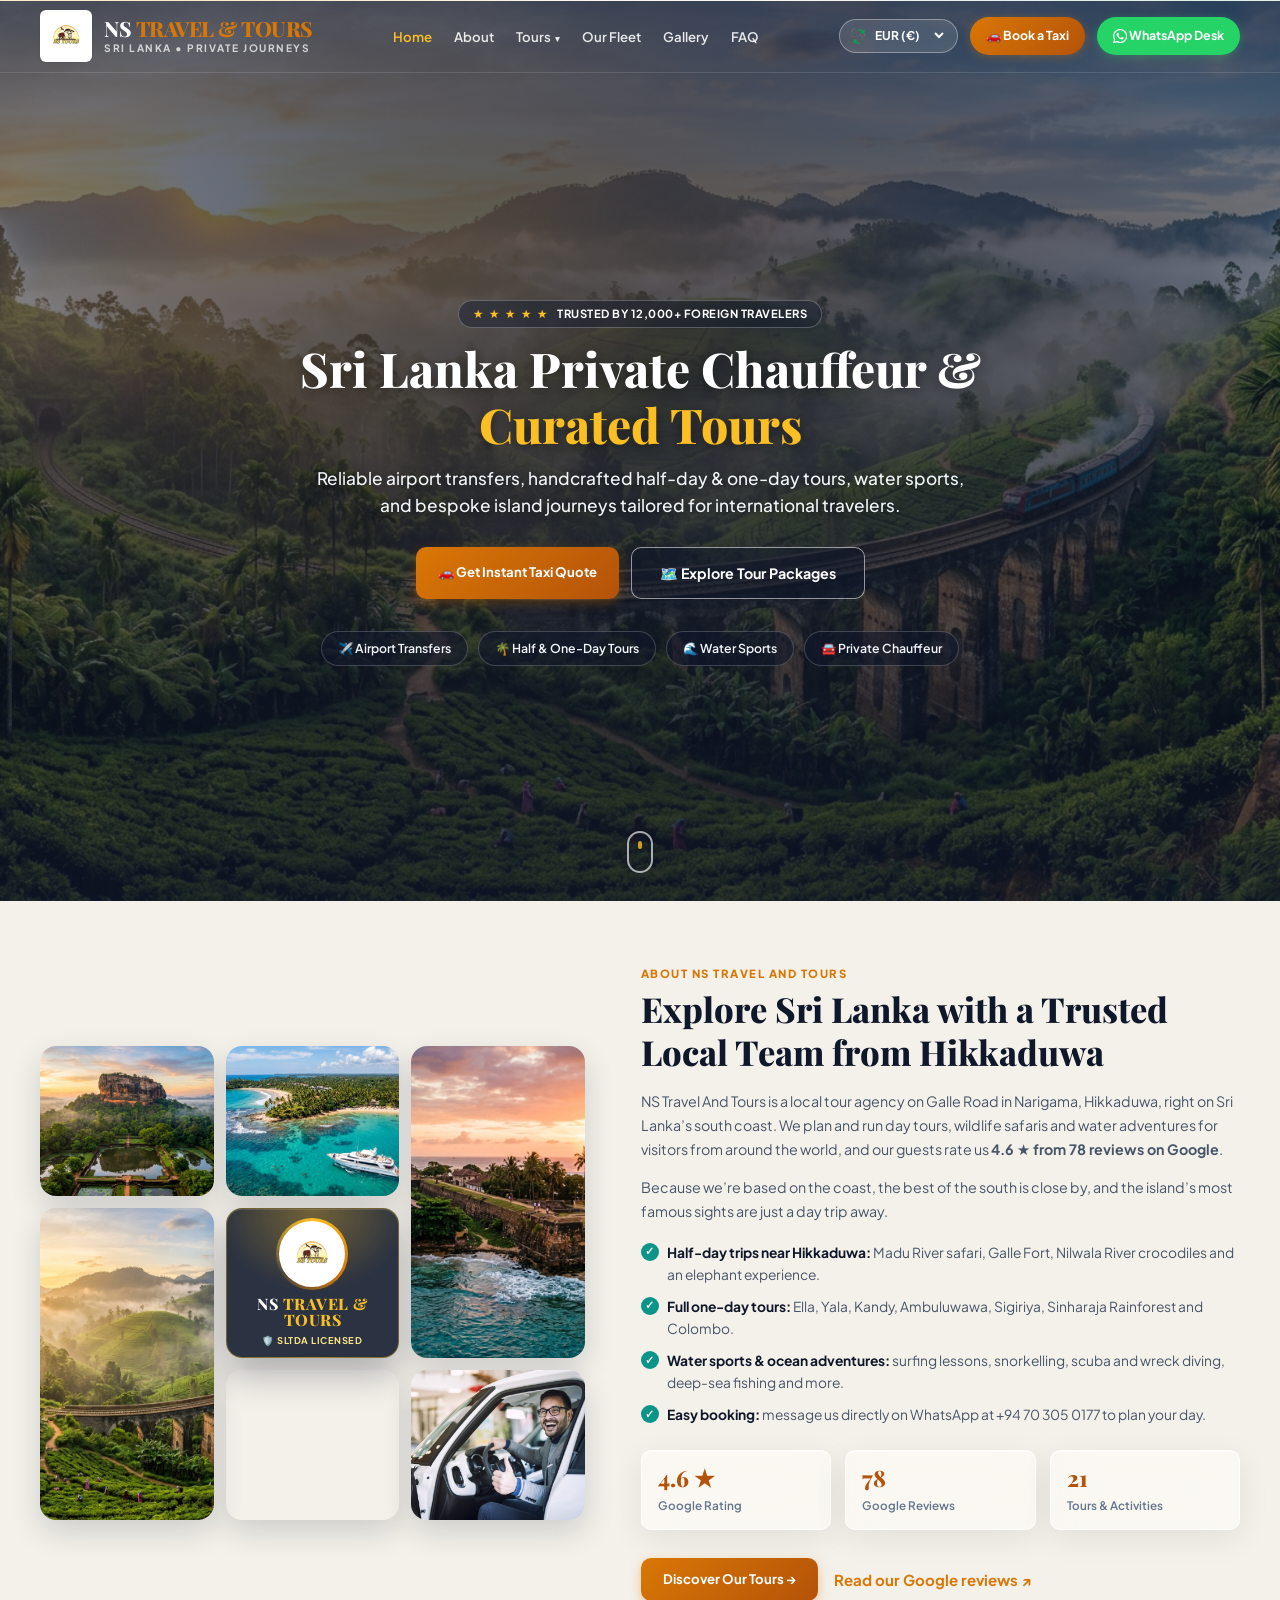
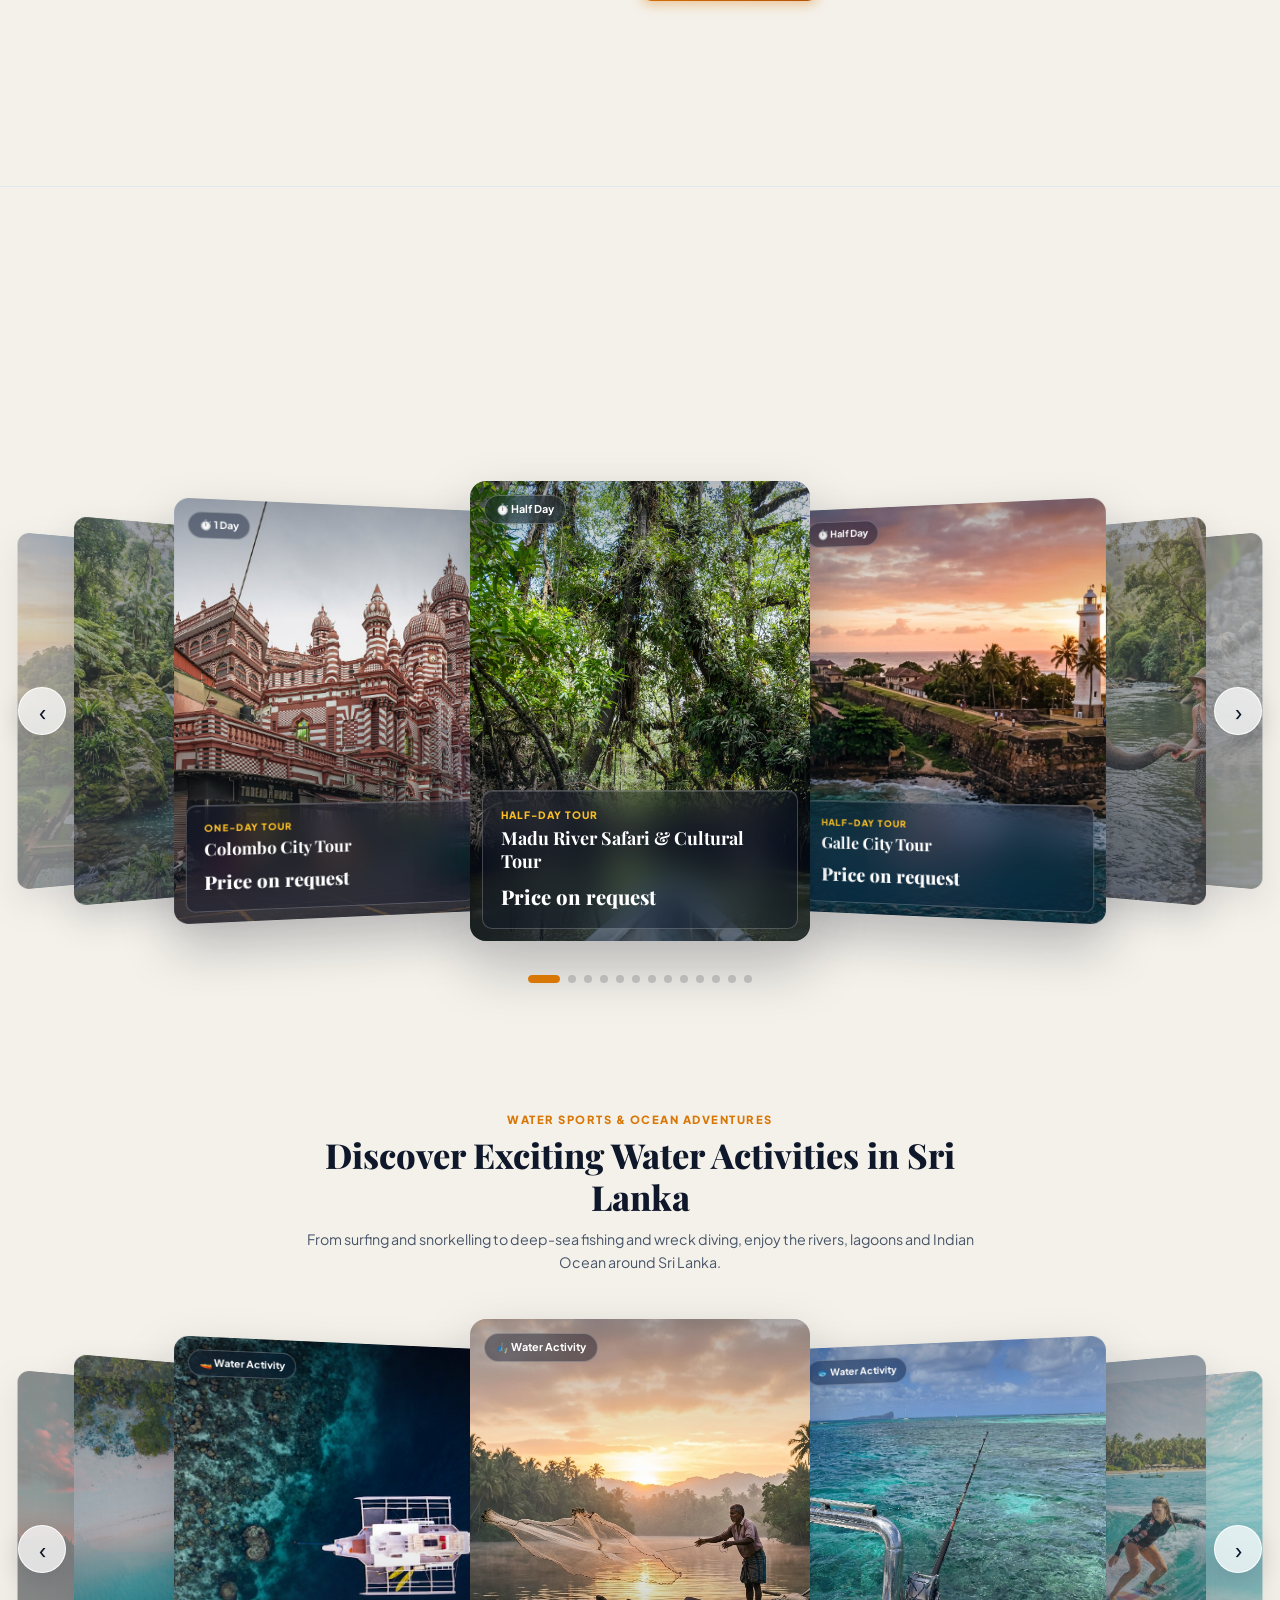
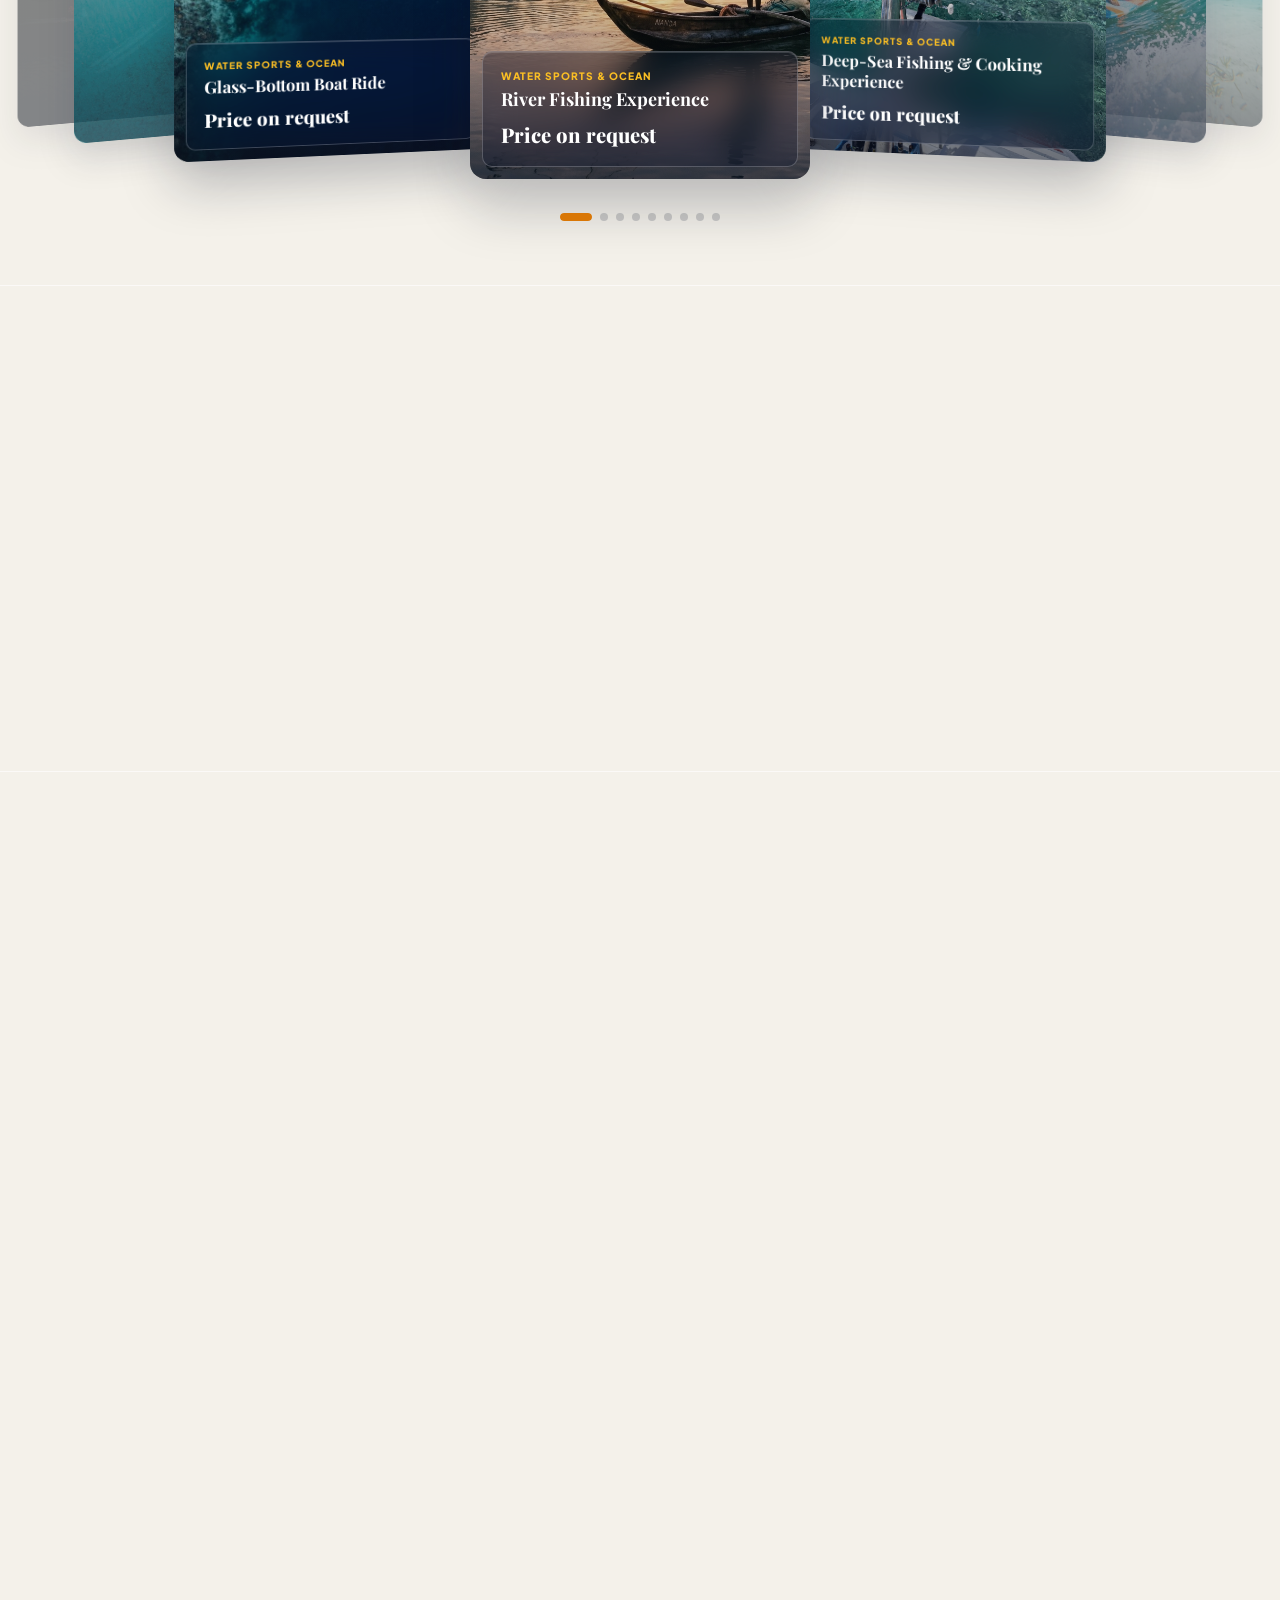
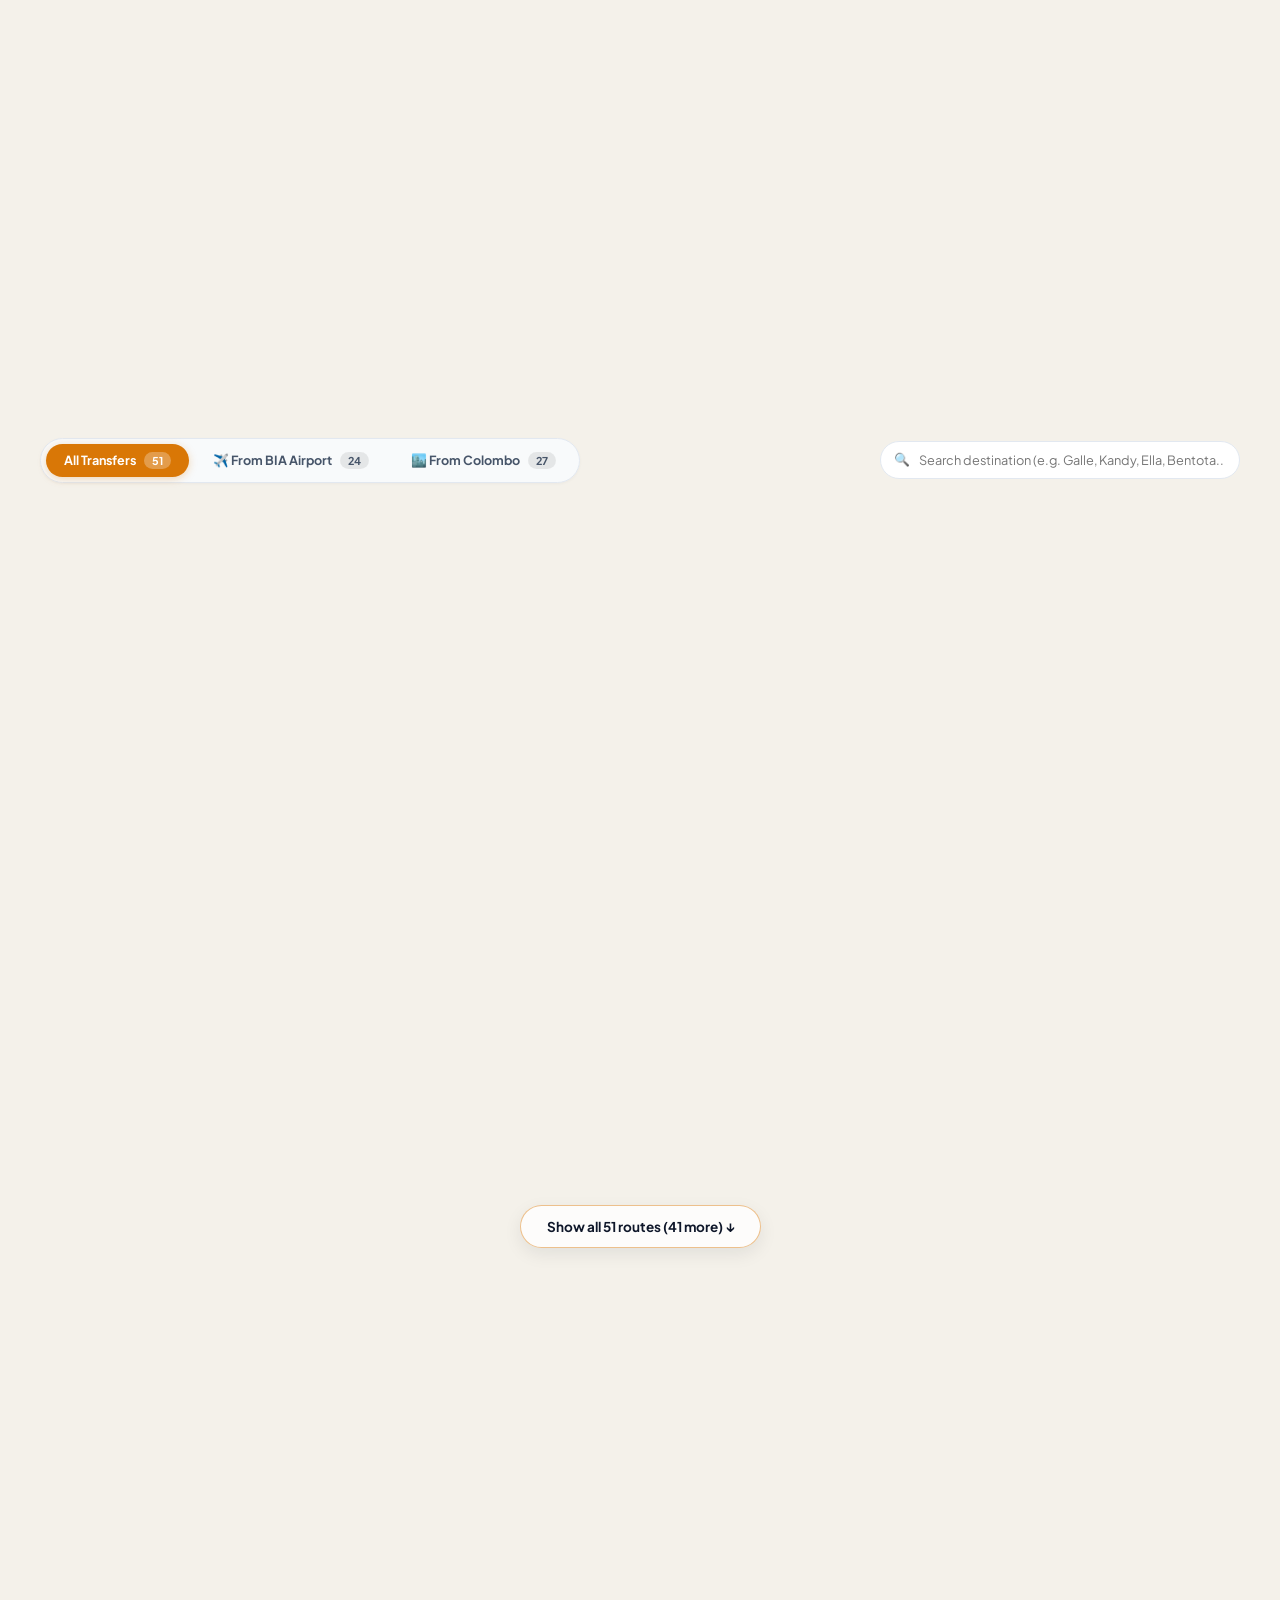
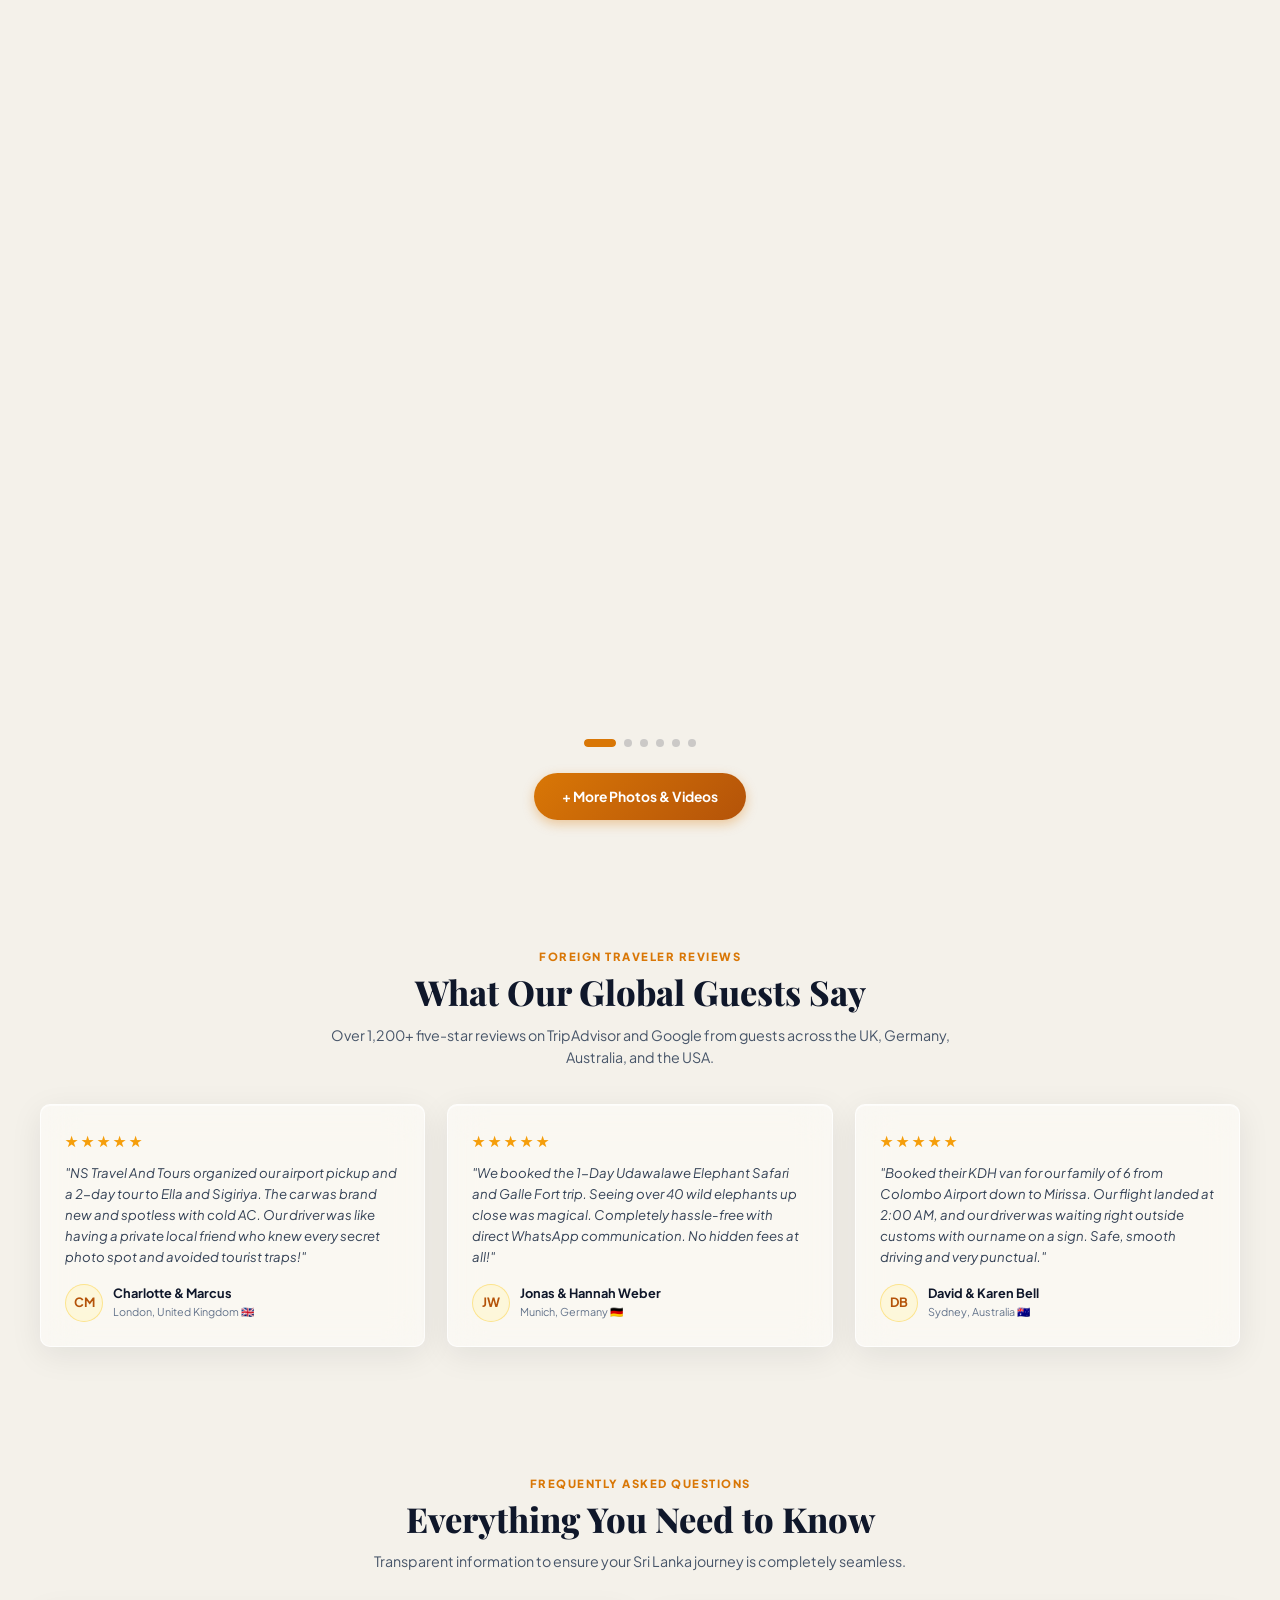
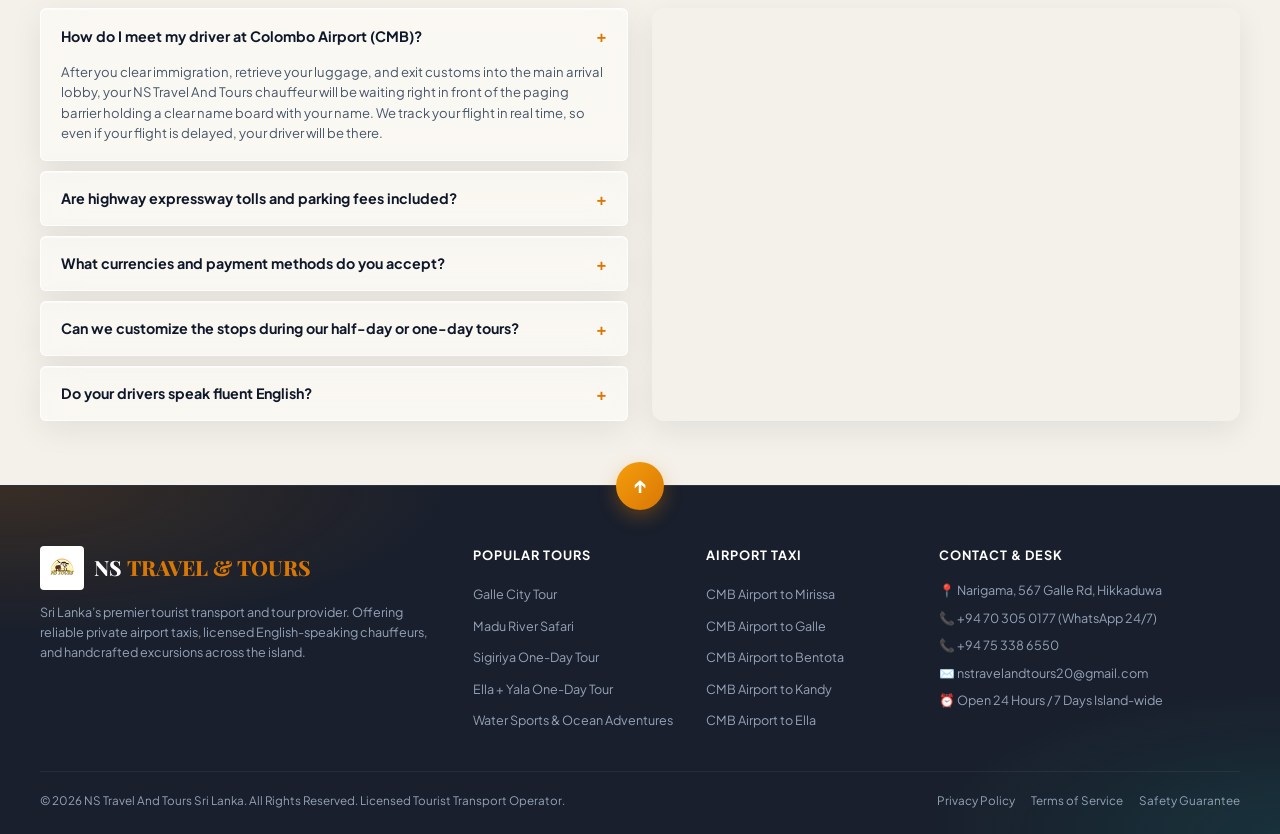
==== commit b1a1df0b: "fixed card style to 3D" ====
--- a/index.html
+++ b/index.html
@@ -184,16 +184,16 @@
         <!-- Pinwheel photo collage: six destinations around a central logo tile -->
         <div class="about-collage">
           <figure class="collage-tile tile-sigiriya">
-            <img src="assets/images/sigiriya.jpg" alt="Sigiriya Lion Rock" loading="lazy">
+            <img src="assets/images/sigiriya.jpg" alt="Sigiriya Lion Rock" loading="lazy" decoding="async">
           </figure>
           <figure class="collage-tile tile-ocean">
-            <img src="assets/images/ocean.jpg" alt="Sri Lanka south coast beach" loading="lazy">
+            <img src="assets/images/ocean.jpg" alt="Sri Lanka south coast beach" loading="lazy" decoding="async">
           </figure>
           <figure class="collage-tile tile-galle">
-            <img src="assets/images/galle.jpg" alt="Galle Fort lighthouse" loading="lazy">
+            <img src="assets/images/galle.jpg" alt="Galle Fort lighthouse" loading="lazy" decoding="async">
           </figure>
           <figure class="collage-tile tile-ella">
-            <img src="assets/images/hero.jpg" alt="Ella hill country and Nine Arch Bridge" loading="lazy">
+            <img src="assets/images/hero.jpg" alt="Ella hill country and Nine Arch Bridge" loading="lazy" decoding="async">
           </figure>
 
           <div class="collage-center">
@@ -205,10 +205,10 @@
           </div>
 
           <figure class="collage-tile tile-safari">
-            <img src="assets/images/safari.jpg" alt="Wild elephants on safari" loading="lazy">
+            <img src="assets/images/safari.jpg" alt="Wild elephants on safari" loading="lazy" decoding="async">
           </figure>
           <figure class="collage-tile tile-fleet">
-            <img src="assets/images/fleet.jpg" alt="NS Travel And Tours private vehicles" loading="lazy">
+            <img src="assets/images/fleet.jpg" alt="NS Travel And Tours private vehicles" loading="lazy" decoding="async">
           </figure>
         </div>
       </div>
@@ -313,9 +313,9 @@
       </div>
 
       <!-- Tours Cards Slider -->
-      <div class="tours-slider">
+      <div class="tours-slider tours-slider-3d">
         <button type="button" class="slider-btn slider-prev" aria-label="Previous tours">‹</button>
-        <div class="tours-card-grid" id="toursGrid">
+        <div class="tours-coverflow" id="toursGrid" tabindex="0" aria-roledescription="carousel" aria-label="Tour packages">
           <!-- Rendered dynamically by app.js -->
         </div>
         <button type="button" class="slider-btn slider-next" aria-label="Next tours">›</button>
@@ -336,9 +336,9 @@
       </div>
 
       <!-- Water Sports Cards Slider -->
-      <div class="tours-slider">
+      <div class="tours-slider tours-slider-3d">
         <button type="button" class="slider-btn slider-prev" aria-label="Previous water activities">‹</button>
-        <div class="tours-card-grid" id="waterSportsGrid">
+        <div class="tours-coverflow" id="waterSportsGrid" tabindex="0" aria-roledescription="carousel" aria-label="Water sports and ocean adventures">
           <!-- Rendered dynamically by app.js -->
         </div>
         <button type="button" class="slider-btn slider-next" aria-label="Next water activities">›</button>
@@ -542,9 +542,9 @@
       <!-- Routes Filter & Search Toolbar -->
       <div class="routes-toolbar">
         <div class="routes-filter-tabs">
-          <button type="button" class="route-tab-btn active" data-filter="all">All Transfers <span class="tab-badge">51</span></button>
-          <button type="button" class="route-tab-btn" data-filter="bia">✈️ From BIA Airport <span class="tab-badge">24</span></button>
-          <button type="button" class="route-tab-btn" data-filter="colombo">🏙️ From Colombo <span class="tab-badge">27</span></button>
+          <button type="button" class="route-tab-btn active" data-filter="all"><span class="tab-label">All<span class="tab-long"> Transfers</span></span> <span class="tab-badge">51</span></button>
+          <button type="button" class="route-tab-btn" data-filter="bia"><span class="tab-label">✈️ <span class="tab-long">From </span>BIA Airport</span> <span class="tab-badge">24</span></button>
+          <button type="button" class="route-tab-btn" data-filter="colombo"><span class="tab-label">🏙️ <span class="tab-long">From </span>Colombo</span> <span class="tab-badge">27</span></button>
         </div>
         <div class="routes-search-box">
           <span class="search-icon" aria-hidden="true">🔍</span>
@@ -1842,6 +1842,10 @@
             </tr>
           </tbody>
         </table>
+      </div>
+      <!-- Long route list is cut short; app.js fills and shows this button -->
+      <div class="routes-more-row">
+        <button type="button" class="routes-more-btn" id="routesMoreBtn" aria-controls="routesTable" hidden></button>
       </div>
     </div>
   </section>
@@ -1916,7 +1920,7 @@
         <button type="button" class="slider-btn slider-prev" aria-label="Previous photos">‹</button>
         <div class="gallery-track" id="galleryTrack">
           <figure class="gallery-slide" data-gallery data-type="image" data-src="assets/images/sigiriya.jpg" tabindex="0" aria-label="View photo: Sigiriya Lion Rock at sunrise">
-            <img src="assets/images/sigiriya.jpg" alt="Sigiriya Lion Rock at sunrise" loading="lazy">
+            <img src="assets/images/sigiriya.jpg" alt="Sigiriya Lion Rock at sunrise" loading="lazy" decoding="async">
             <figcaption>Sigiriya Lion Rock at sunrise</figcaption>
           </figure>
           <figure class="gallery-slide" data-gallery data-type="video" data-src="assets/videos/hero-train.mp4" tabindex="0" aria-label="Play video: Blue train crossing the Nine Arch Bridge, Ella">
@@ -1925,11 +1929,11 @@
             <figcaption>Blue train crossing the Nine Arch Bridge, Ella</figcaption>
           </figure>
           <figure class="gallery-slide" data-gallery data-type="image" data-src="assets/images/galle.jpg" tabindex="0" aria-label="View photo: Galle Dutch Fort & lighthouse">
-            <img src="assets/images/galle.jpg" alt="Galle Dutch Fort & lighthouse" loading="lazy">
+            <img src="assets/images/galle.jpg" alt="Galle Dutch Fort & lighthouse" loading="lazy" decoding="async">
             <figcaption>Galle Dutch Fort & lighthouse</figcaption>
           </figure>
           <figure class="gallery-slide" data-gallery data-type="image" data-src="assets/images/safari.jpg" tabindex="0" aria-label="View photo: Wild elephants on safari">
-            <img src="assets/images/safari.jpg" alt="Wild elephants on safari" loading="lazy">
+            <img src="assets/images/safari.jpg" alt="Wild elephants on safari" loading="lazy" decoding="async">
             <figcaption>Wild elephants on safari</figcaption>
           </figure>
           <figure class="gallery-slide" data-gallery data-type="video" data-src="assets/videos/hero-beach.mp4" tabindex="0" aria-label="Play video: Golden hour over Mirissa beach">
@@ -1938,7 +1942,7 @@
             <figcaption>Golden hour over Mirissa beach</figcaption>
           </figure>
           <figure class="gallery-slide" data-gallery data-type="image" data-src="assets/images/ocean.jpg" tabindex="0" aria-label="View photo: Turquoise bays of the south coast">
-            <img src="assets/images/ocean.jpg" alt="Turquoise bays of the south coast" loading="lazy">
+            <img src="assets/images/ocean.jpg" alt="Turquoise bays of the south coast" loading="lazy" decoding="async">
             <figcaption>Turquoise bays of the south coast</figcaption>
           </figure>
         </div>
--- a/assets/css/style.css
+++ b/assets/css/style.css
@@ -1457,33 +1457,22 @@
   border-color: var(--dark);
 }
 
-/* Tours slider: a horizontal scroll-snap track with arrows, dots and autoplay */
+/* Small phones: keep the three filter tabs on one line */
+@media (max-width: 480px) {
+  .filter-tabs-row {
+    flex-wrap: nowrap;
+    gap: 6px;
+  }
+  .filter-pill-btn {
+    padding: 7px 12px;
+    font-size: 0.75rem;
+    white-space: nowrap;
+  }
+}
+
+/* Card sliders (tours, water sports): a 3D coverflow with arrows, dots and autoplay */
 .tours-slider {
   position: relative;
-}
-
-.tours-card-grid {
-  --per-view: 3;
-  display: grid;
-  grid-auto-flow: column;
-  grid-auto-columns: calc((100% - (var(--per-view) - 1) * 26px) / var(--per-view));
-  gap: 26px;
-  overflow-x: auto;
-  scroll-snap-type: x mandatory;
-  scroll-behavior: smooth;
-  overscroll-behavior-x: contain;
-  scrollbar-width: none;
-  /* Room for the hover lift and shadow, which overflow would otherwise clip */
-  padding: 10px 0 30px;
-  margin: -10px 0 -30px;
-}
-
-.tours-card-grid::-webkit-scrollbar {
-  display: none;
-}
-
-.tours-card-grid > .package-card {
-  scroll-snap-align: start;
 }
 
 /* Arrows and dots reuse the gallery slider styles (.slider-btn, .slider-dots) */
@@ -1492,9 +1481,215 @@
   margin-top: -24px;
 }
 
-#toursDots,
-#waterDots {
+/* Dots row under each 3D slider, with small ‹ › buttons on phones */
+.slider-nav {
+  display: flex;
+  align-items: center;
+  justify-content: center;
+  gap: 12px;
   margin-top: 24px;
+}
+
+.slider-nav .slider-dots {
+  margin-top: 0;
+}
+
+.slider-nav-btn {
+  display: none; /* desktop uses the big side arrows */
+  width: 34px;
+  height: 34px;
+  flex-shrink: 0;
+  align-items: center;
+  justify-content: center;
+  padding: 0 0 2px;
+  border-radius: 50%;
+  font-size: 1.35rem;
+  line-height: 1;
+  color: var(--dark);
+  cursor: pointer;
+  background: rgba(255, 255, 255, 0.8);
+  border: 1px solid rgba(255, 255, 255, 0.9);
+  box-shadow: 0 6px 16px rgba(15, 23, 42, 0.14);
+  transition: var(--transition);
+}
+
+.slider-nav-btn:hover,
+.slider-nav-btn:active {
+  background: var(--primary);
+  color: #FFFFFF;
+}
+
+@media (max-width: 768px) {
+  .slider-nav-btn {
+    display: flex;
+  }
+}
+
+/* 3D coverflow (tours, water sports): cards are stacked in the centre and app.js
+   (initCoverflow) sets each one's 3D position around the active card */
+#tours,
+#water-sports {
+  overflow-x: clip; /* side cards reach past the container edges */
+}
+
+.tours-coverflow {
+  position: relative;
+  height: 480px;
+  perspective: 1400px;
+  touch-action: pan-y;
+  outline: none;
+}
+
+.tours-coverflow:focus-visible {
+  outline: 2px solid var(--primary);
+  outline-offset: 6px;
+  border-radius: var(--radius-lg);
+}
+
+.tours-coverflow > .package-card {
+  --card-w: min(400px, 78vw);
+  position: absolute;
+  top: 10px;
+  left: 50%;
+  width: var(--card-w);
+  height: 460px;
+  min-height: 0;
+  margin-left: calc(var(--card-w) / -2);
+  cursor: pointer;
+  animation: none;
+  /* Position comes from app.js as custom properties, so :hover can adjust it */
+  transform: translateX(var(--cf-x, 0%)) translateZ(var(--cf-z, 0px)) rotateY(var(--cf-r, 0deg));
+  z-index: var(--cf-layer, 1);
+  box-shadow: 0 18px 40px rgba(15, 23, 42, 0.18);
+  transition:
+    transform 0.75s cubic-bezier(0.22, 1, 0.36, 1),
+    opacity 0.5s ease,
+    visibility 0.5s ease,
+    box-shadow 0.5s ease;
+  will-change: transform;
+}
+
+/* The three front cards are fully usable: hover opens their details */
+.tours-coverflow > .package-card.is-near {
+  cursor: default;
+  box-shadow: 0 26px 54px rgba(15, 23, 42, 0.26);
+}
+
+/* Keep the 3D position on hover (the generic card hover lift would replace it) */
+.tours-coverflow > .package-card:hover {
+  transform: translateX(var(--cf-x, 0%)) translateZ(var(--cf-z, 0px)) rotateY(var(--cf-r, 0deg));
+}
+
+/* A hovered side card turns to face the visitor and steps forward */
+.tours-coverflow > .package-card.is-near:not(.is-active):hover,
+.tours-coverflow > .package-card.is-near:not(.is-active):focus-within {
+  transform: translateX(var(--cf-x, 0%)) translateZ(calc(var(--cf-z, 0px) + 120px)) rotateY(0deg);
+  z-index: 20;
+  transition-duration: 0.45s;
+}
+
+/* Three cards across on wide screens: size them to fit the container */
+@media (min-width: 901px) {
+  .tours-coverflow > .package-card {
+    --card-w: min(340px, 27vw);
+  }
+}
+
+/* Cards further back sit in shadow; the three front cards are fully lit */
+.tours-coverflow > .package-card::after {
+  content: '';
+  position: absolute;
+  inset: 0;
+  border-radius: inherit;
+  background: rgba(15, 23, 42, 0.3);
+  pointer-events: none;
+  transition: opacity 0.5s ease;
+}
+
+.tours-coverflow > .package-card.is-near::after {
+  opacity: 0;
+}
+
+/* Cards further back don't zoom or open their details */
+.tours-coverflow > .package-card:not(.is-near) .package-reveal {
+  grid-template-rows: 0fr;
+  opacity: 0;
+}
+
+.tours-coverflow > .package-card:not(.is-near):hover .package-img {
+  transform: none;
+}
+
+/* Background cards show only their photo: text cut off by neighbouring
+   cards or the screen edge would read as broken words */
+.tours-coverflow > .package-card .package-body,
+.tours-coverflow > .package-card .package-duration-pill,
+.tours-coverflow > .package-card .package-badge-top,
+.tours-coverflow > .package-card .custom-tour-inner {
+  transition: opacity 0.4s ease;
+}
+
+.tours-coverflow > .package-card:not(.is-near) .package-body,
+.tours-coverflow > .package-card:not(.is-near) .package-duration-pill,
+.tours-coverflow > .package-card:not(.is-near) .package-badge-top,
+.tours-coverflow > .package-card:not(.is-near) .custom-tour-inner {
+  opacity: 0;
+}
+
+/* Phones: a stronger perspective and a slightly narrower front card, so the
+   side cards' angled outer edges stay on screen and read clearly as 3D */
+@media (max-width: 900px) {
+  .tours-coverflow {
+    height: 450px;
+    perspective: 700px;
+  }
+  .tours-coverflow > .package-card {
+    --card-w: min(320px, 72vw);
+    height: 430px;
+  }
+  .tours-coverflow > .package-card::after {
+    background: rgba(15, 23, 42, 0.3);
+  }
+}
+
+/* Touch screens hide the summary; water cards have no inclusion tags, so
+   give their Enquire button its own gap below the price */
+@media (hover: none) {
+  .package-summary + .package-actions {
+    margin-top: 12px;
+  }
+}
+
+.tours-coverflow .custom-tour-inner {
+  padding: 24px;
+}
+
+/* Solid instead of glass, so cards stacked behind don't show through */
+.tours-coverflow > .custom-tour-card {
+  background:
+    radial-gradient(70% 60% at 100% 0%, rgba(251, 191, 36, 0.35) 0%, transparent 70%),
+    radial-gradient(60% 60% at 0% 100%, rgba(20, 184, 166, 0.25) 0%, transparent 70%),
+    #FBF8F2;
+  -webkit-backdrop-filter: none;
+  backdrop-filter: none;
+}
+
+.tours-coverflow.is-entering {
+  animation: coverflowIn 0.6s cubic-bezier(0.22, 1, 0.36, 1);
+}
+
+@keyframes coverflowIn {
+  from { opacity: 0; transform: translateY(24px); }
+  to   { opacity: 1; transform: none; }
+}
+
+@media (prefers-reduced-motion: reduce) {
+  .tours-coverflow > .package-card {
+    transition-duration: 0.01s;
+  }
+  .tours-coverflow.is-entering {
+    animation: none;
+  }
 }
 
 /* Full-photo card: the image fills the card, details sit on a glass panel */
@@ -2826,6 +3021,36 @@
 .slider-prev { left: -22px; }
 .slider-next { right: -22px; }
 
+/* "Show all routes" toggle under the transfers table */
+.routes-more-row {
+  display: flex;
+  justify-content: center;
+  margin-top: 22px;
+}
+
+.routes-more-btn {
+  padding: 12px 26px;
+  border-radius: var(--radius-full);
+  font-size: 0.9rem;
+  font-weight: 700;
+  color: var(--dark);
+  cursor: pointer;
+  background: rgba(255, 255, 255, 0.8);
+  border: 1.5px solid rgba(217, 119, 6, 0.45);
+  box-shadow: 0 6px 18px rgba(15, 23, 42, 0.08);
+  transition: var(--transition);
+}
+
+.routes-more-btn:hover {
+  background: var(--primary);
+  border-color: var(--primary);
+  color: #FFFFFF;
+}
+
+.routes-more-btn[hidden] {
+  display: none;
+}
+
 .gallery-more-row {
   display: flex;
   justify-content: center;
@@ -3476,9 +3701,6 @@
 @media (max-width: 1024px) {
   .gallery-slide {
     flex-basis: calc((100% - 16px) / 2);
-  }
-  .tours-card-grid {
-    --per-view: 2;
   }
   /* Single column: label + heading first, then the collage, then the rest */
   .about-grid {
@@ -3558,9 +3780,6 @@
   .booking-pane {
     padding: 20px 16px;
   }
-  .tours-card-grid {
-    --per-view: 1;
-  }
   .footer-columns {
     grid-template-columns: 1fr;
   }
@@ -3700,18 +3919,29 @@
     align-items: stretch;
     gap: 12px;
   }
+  /* Phones: shorter labels ("All", "BIA Airport", "Colombo") so all three
+     tabs fit on one line with no sideways scrolling */
   .routes-filter-tabs {
     display: flex;
     justify-content: space-between;
     width: 100%;
-    overflow-x: auto;
+    gap: 4px;
   }
   .route-tab-btn {
-    flex: 1;
+    flex: 1 1 auto;
+    min-width: 0;
     justify-content: center;
-    padding: 7px 8px;
-    font-size: 0.72rem;
+    gap: 5px;
+    padding: 8px 8px;
+    font-size: 0.74rem;
     white-space: nowrap;
+  }
+  .route-tab-btn .tab-badge {
+    padding: 1px 6px;
+    font-size: 0.66rem;
+  }
+  .route-tab-btn .tab-long {
+    display: none;
   }
   .routes-search-box {
     width: 100%;
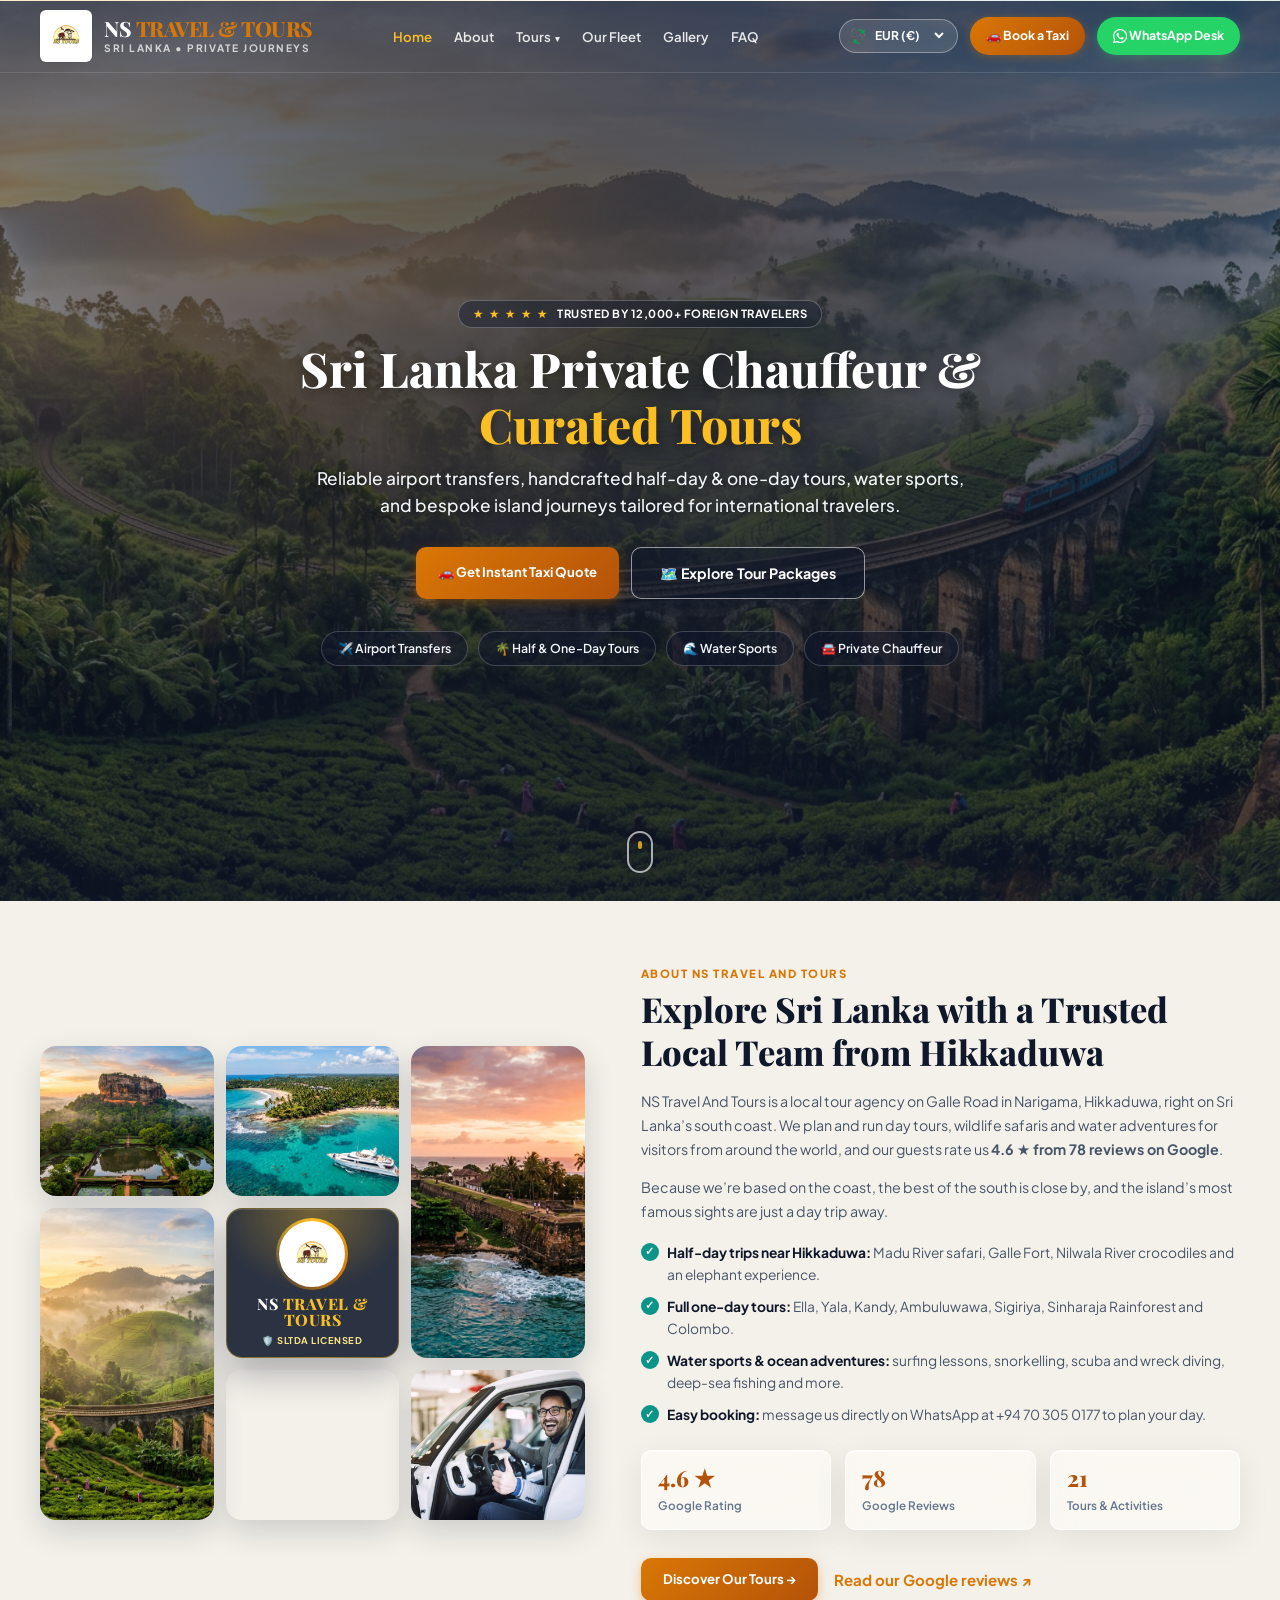
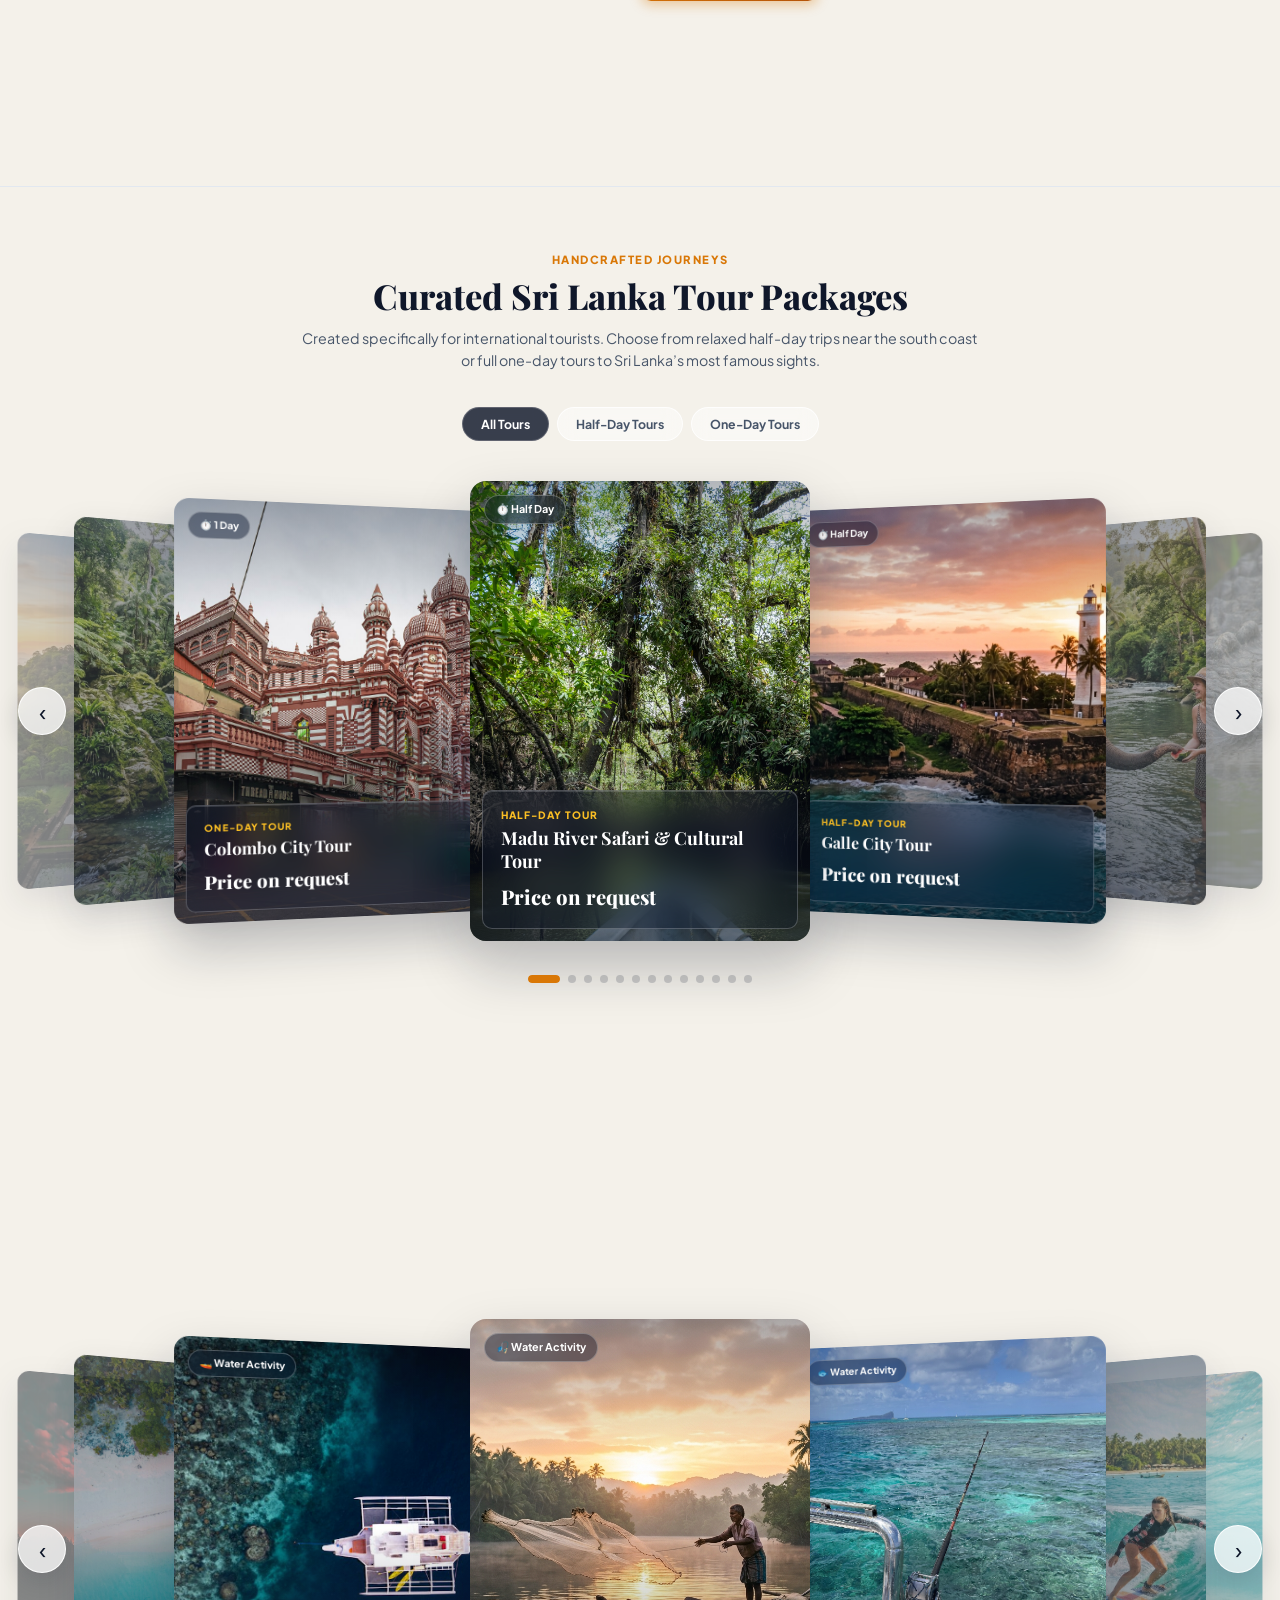
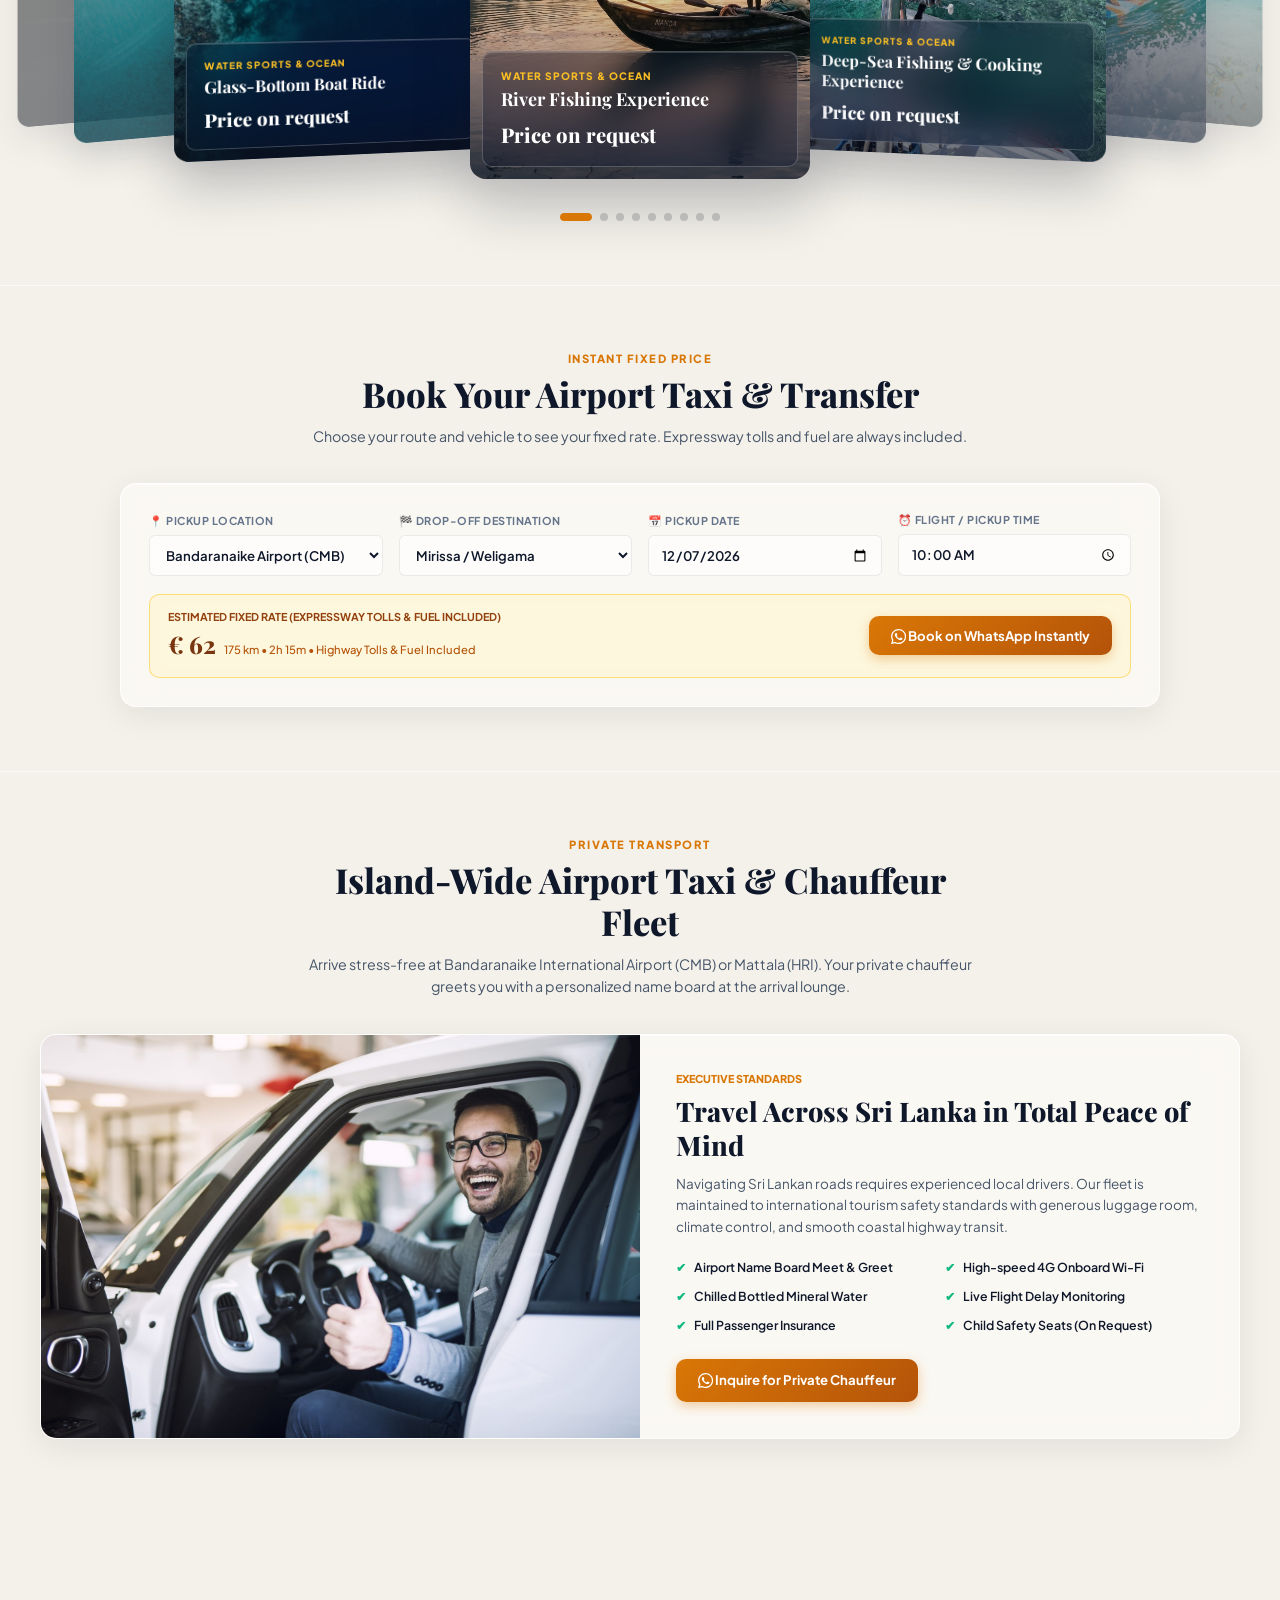
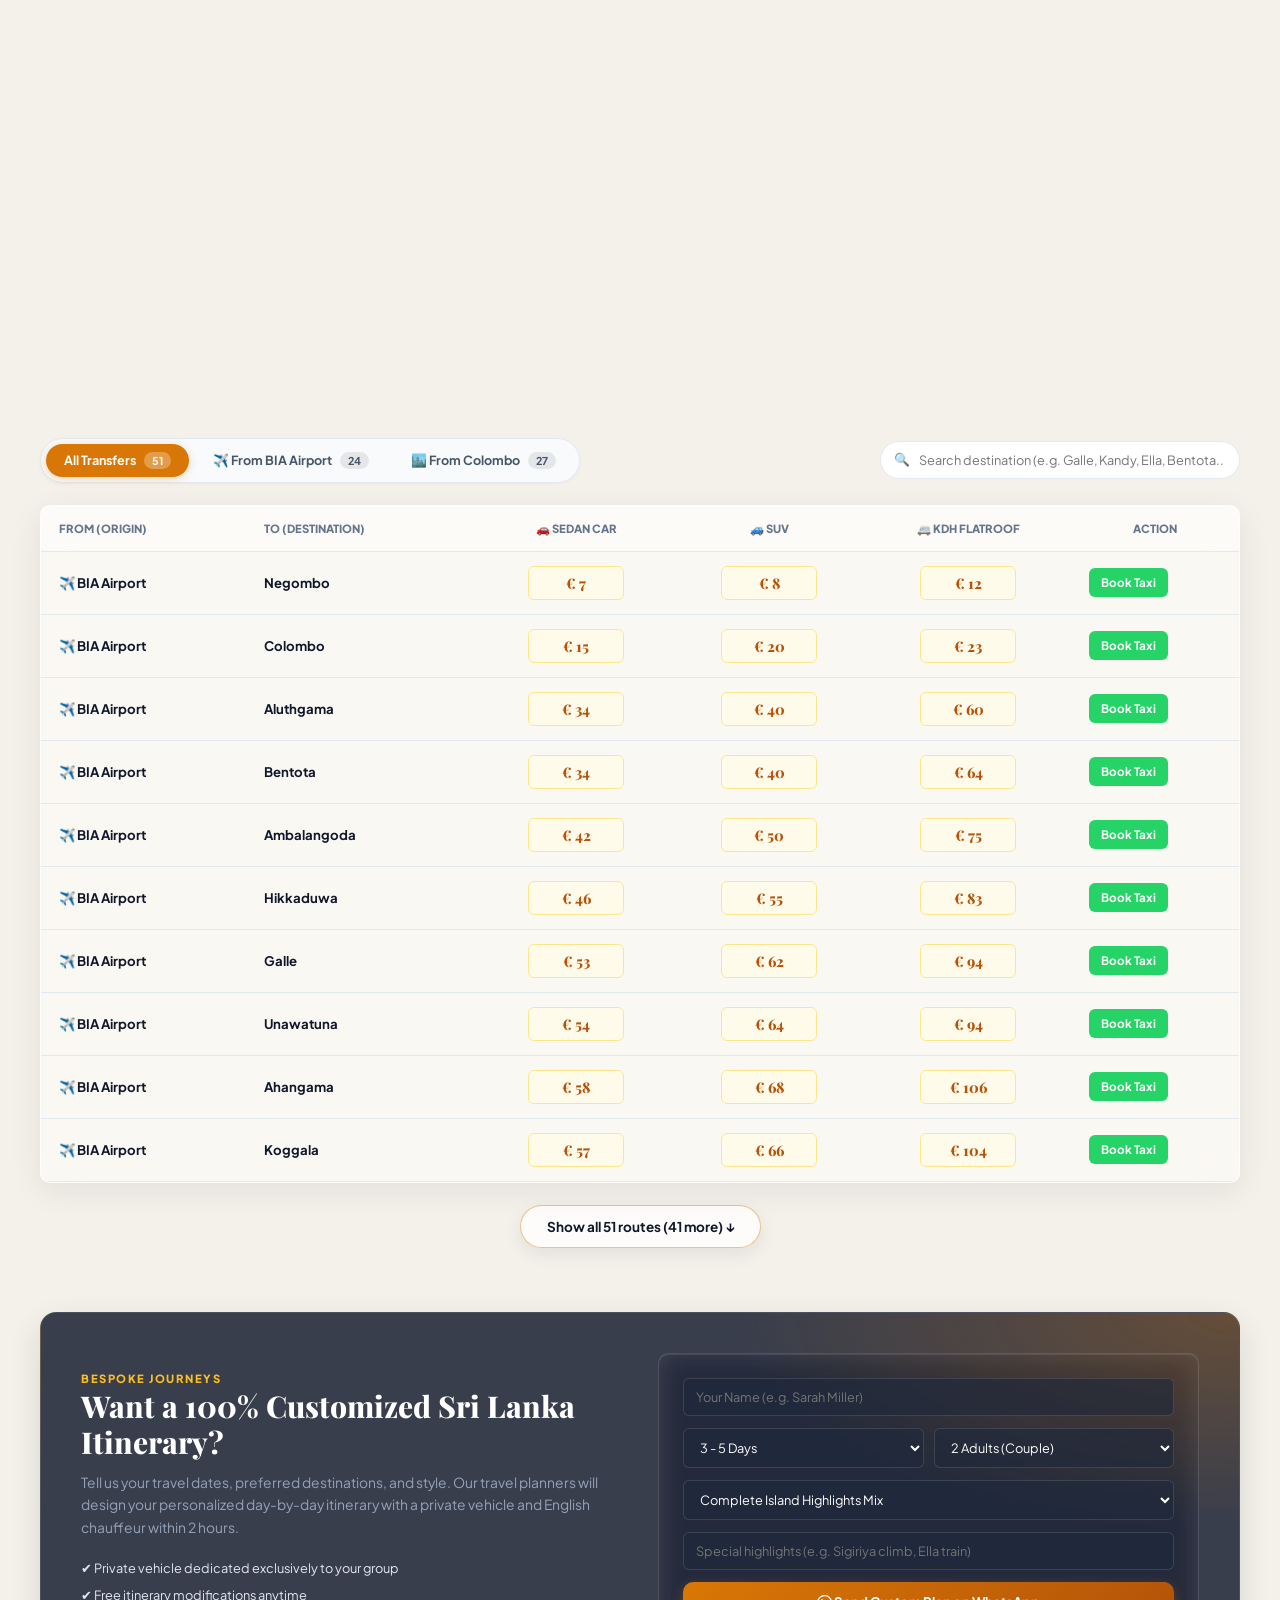
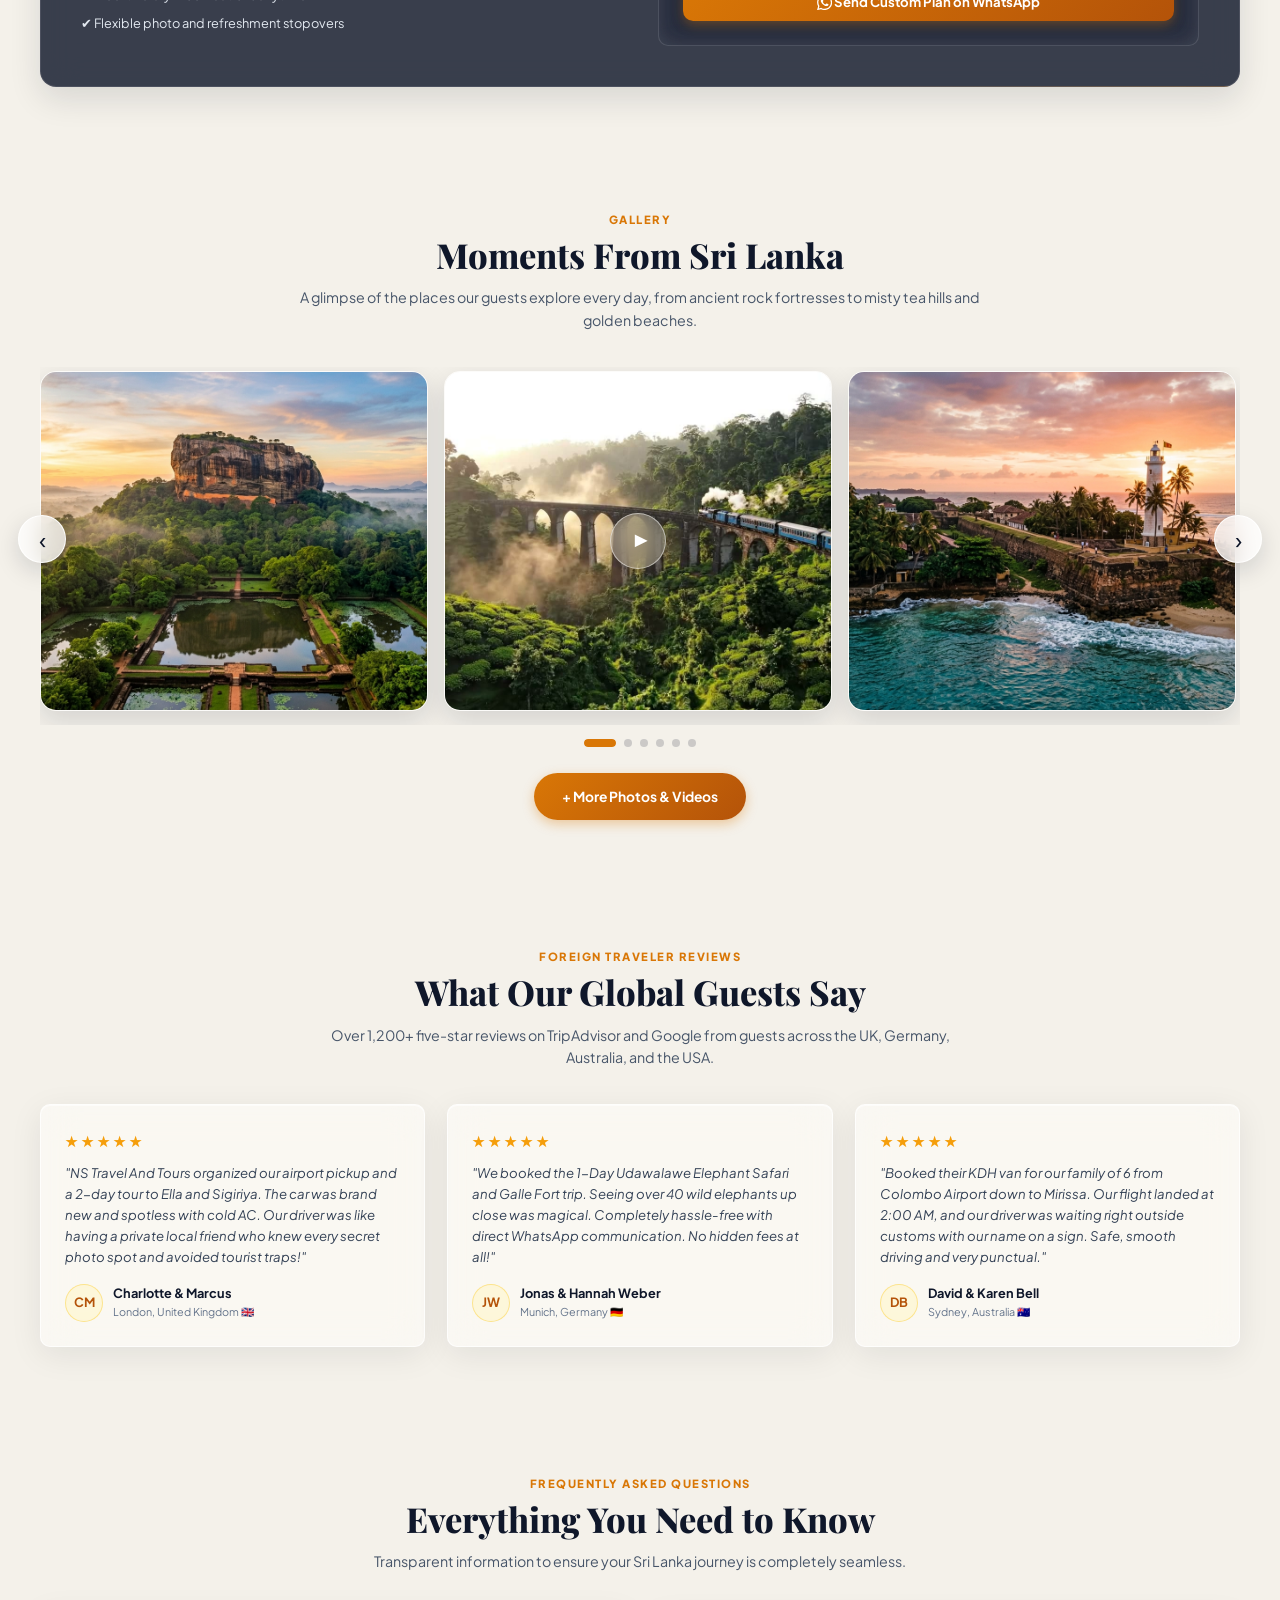
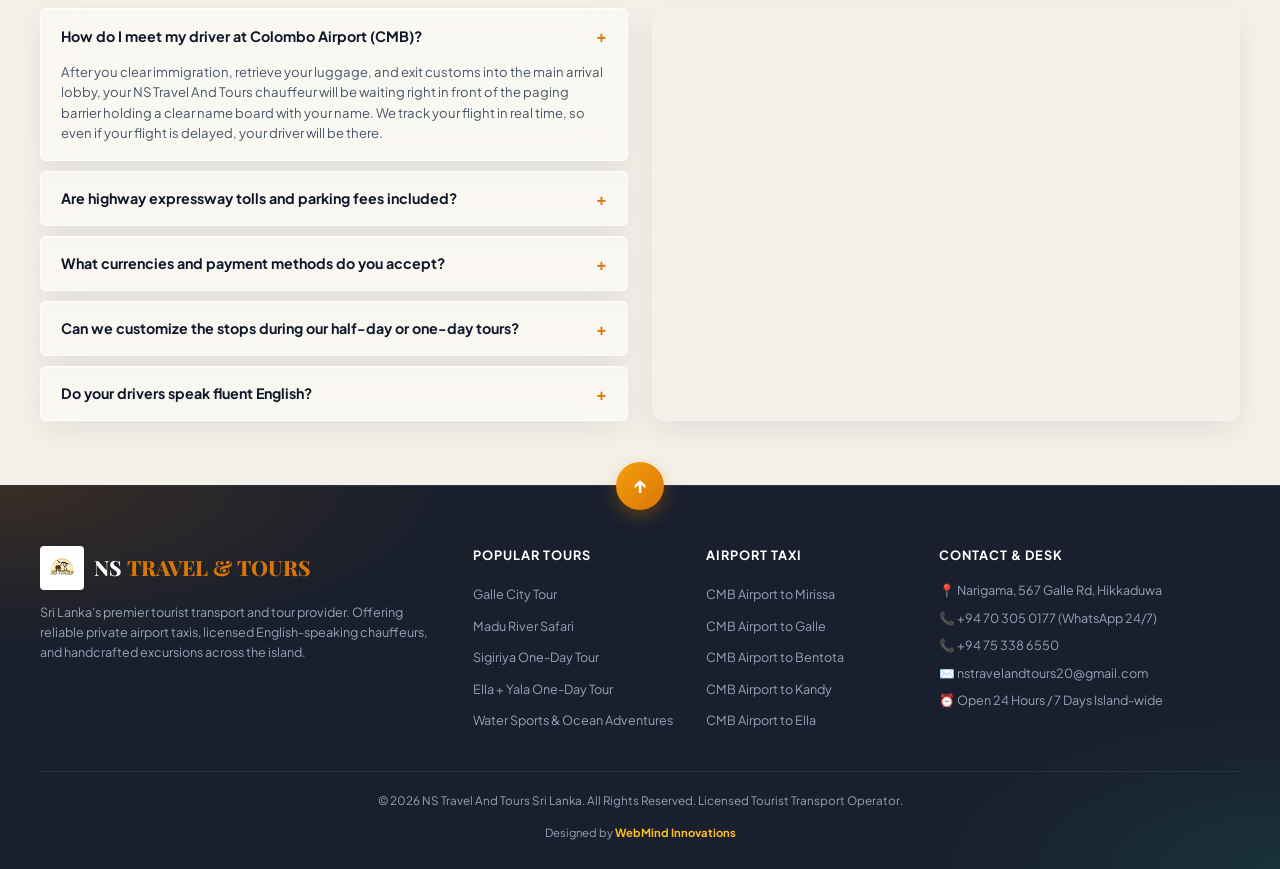
==== commit 17152d09: "feat: update footer design and add web designer credit" ====
--- a/index.html
+++ b/index.html
@@ -2199,11 +2199,9 @@
 
       <div class="footer-bottom-line">
         <div>© 2026 NS Travel And Tours Sri Lanka. All Rights Reserved. Licensed Tourist Transport Operator.</div>
-        <div style="display: flex; gap: 16px;">
-          <a href="#" style="color: #94A3B8;">Privacy Policy</a>
-          <a href="#" style="color: #94A3B8;">Terms of Service</a>
-          <a href="#" style="color: #94A3B8;">Safety Guarantee</a>
-        </div>
+      </div>
+      <div class="footer-credit">
+        Designed by <a href="https://www.facebook.com/share/192YZzfC4R/?mibextid=wwXIfr" target="_blank" rel="noopener">WebMind Innovations</a>
       </div>
     </div>
   </footer>
--- a/assets/css/style.css
+++ b/assets/css/style.css
@@ -2644,7 +2644,7 @@
   position: relative;
   background: #0B1120;
   color: #94A3B8;
-  padding: 60px 0 24px;
+  padding: 60px 0 28px;
   border-top: 1px solid rgba(255, 255, 255, 0.08);
 }
 
@@ -2722,11 +2722,31 @@
   padding-top: 20px;
   border-top: 1px solid rgba(255, 255, 255, 0.06);
   display: flex;
-  justify-content: space-between;
+  justify-content: center;
+  text-align: center;
   align-items: center;
   font-size: 0.78rem;
   flex-wrap: wrap;
   gap: 10px;
+}
+
+/* Web designer credit, centred under the copyright row */
+.footer-credit {
+  margin-top: 14px;
+  text-align: center;
+  font-size: 0.75rem;
+  color: #94A3B8;
+}
+
+.footer-credit a {
+  color: #FBBF24;
+  font-weight: 700;
+  transition: color 0.2s ease;
+}
+
+.footer-credit a:hover {
+  color: #FFFFFF;
+  text-decoration: underline;
 }
 
 /* --------------------------------------------------------------------------
@@ -3761,6 +3781,18 @@
   .btn-header-wa {
     display: none;
   }
+  /* The header WhatsApp button is hidden here, so the floating one shows
+     from the start (on desktop it waits until the hero is scrolled past) */
+  .wa-float-btn {
+    opacity: 1;
+    visibility: visible;
+    transform: none;
+  }
+  /* Room under the centred copyright lines for the round WhatsApp button
+     (48px, 22px from the bottom), which would otherwise cover them */
+  .footer-wrap {
+    padding-bottom: 76px;
+  }
   .btn-header-book {
     padding: 8px 14px;
   }
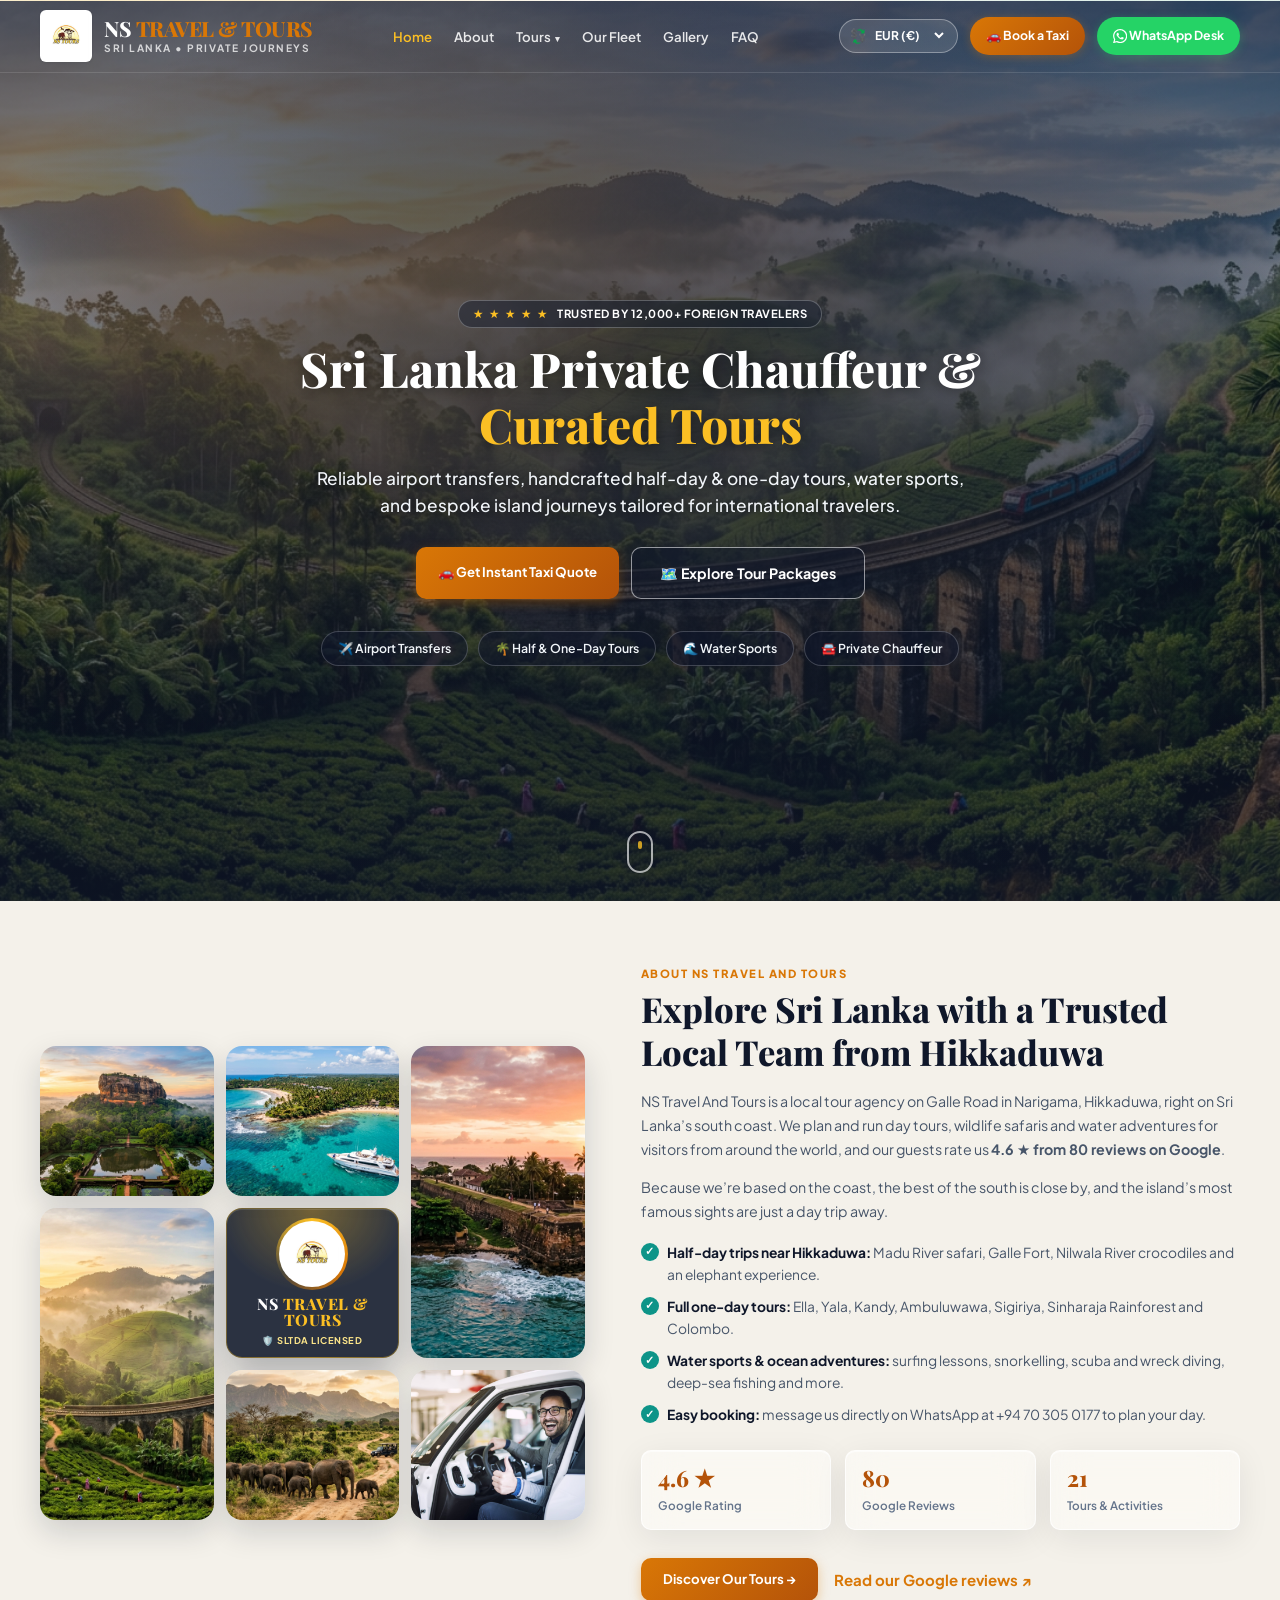
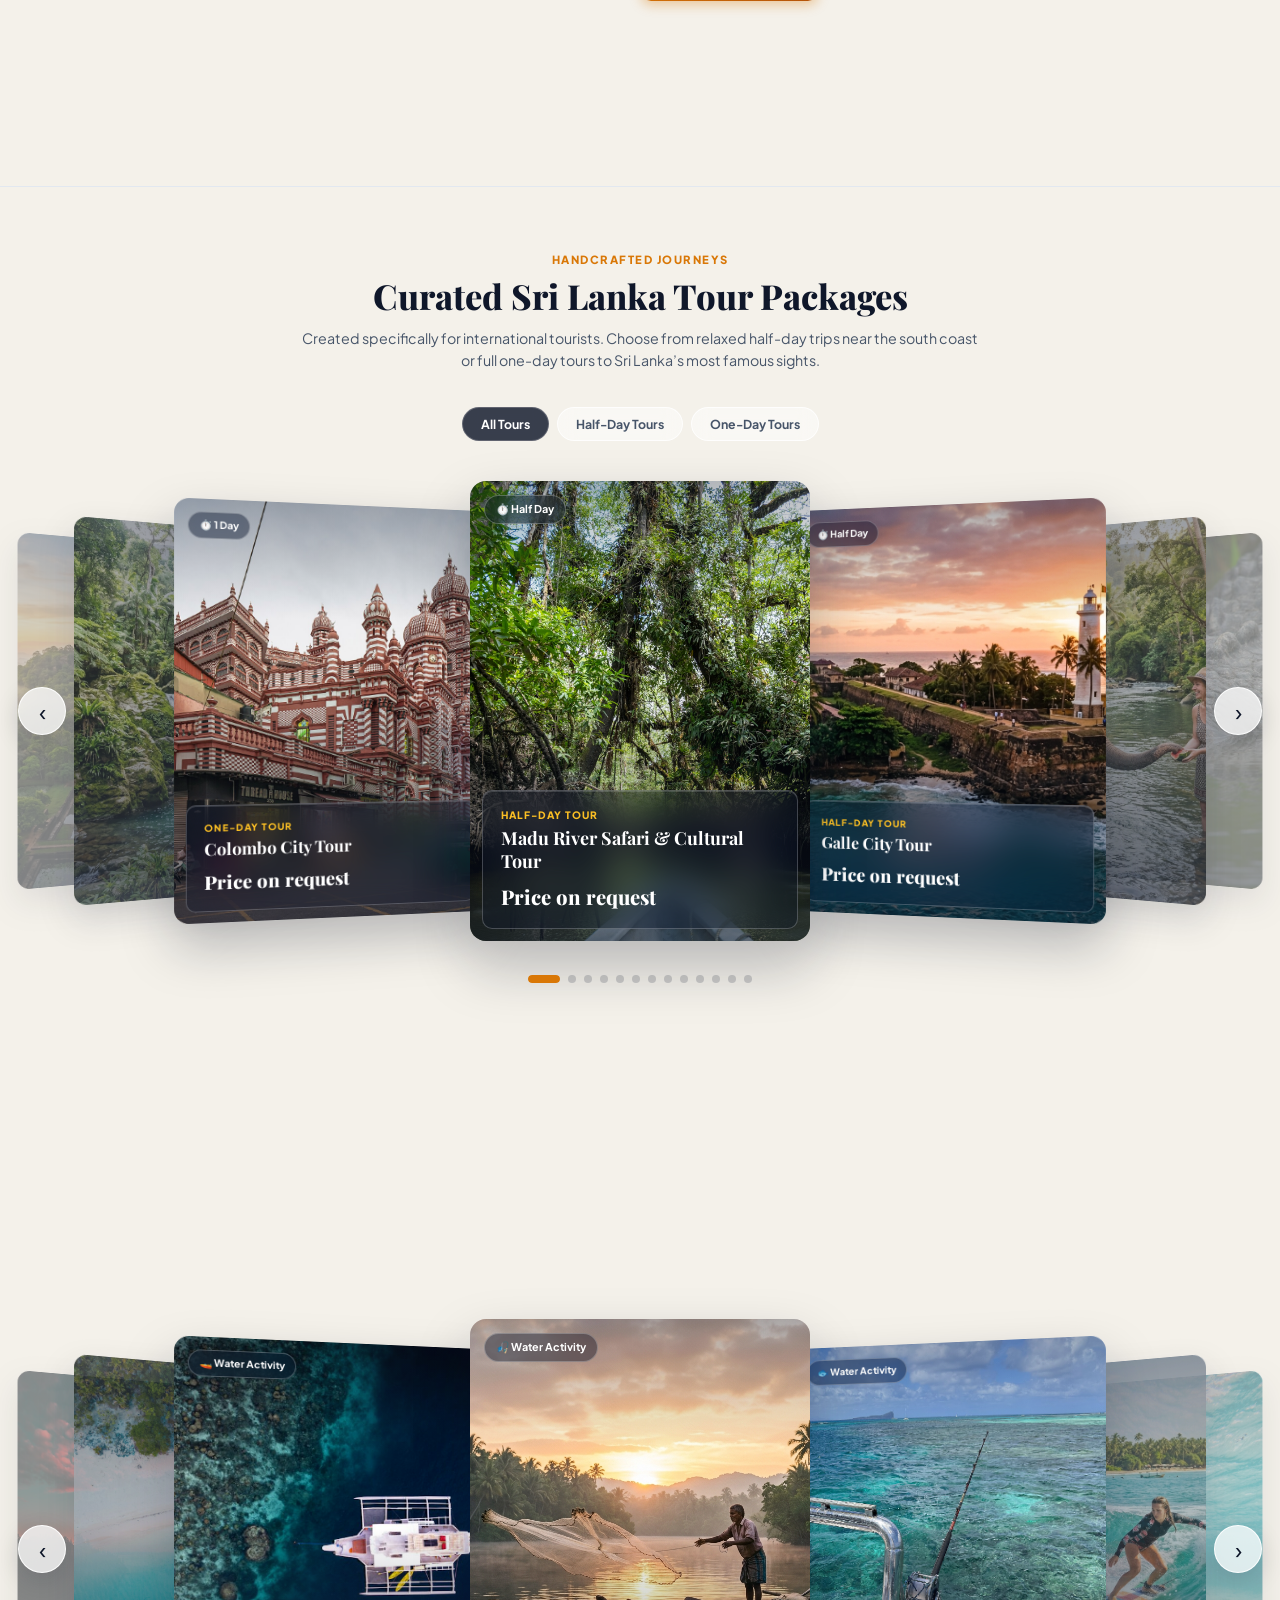
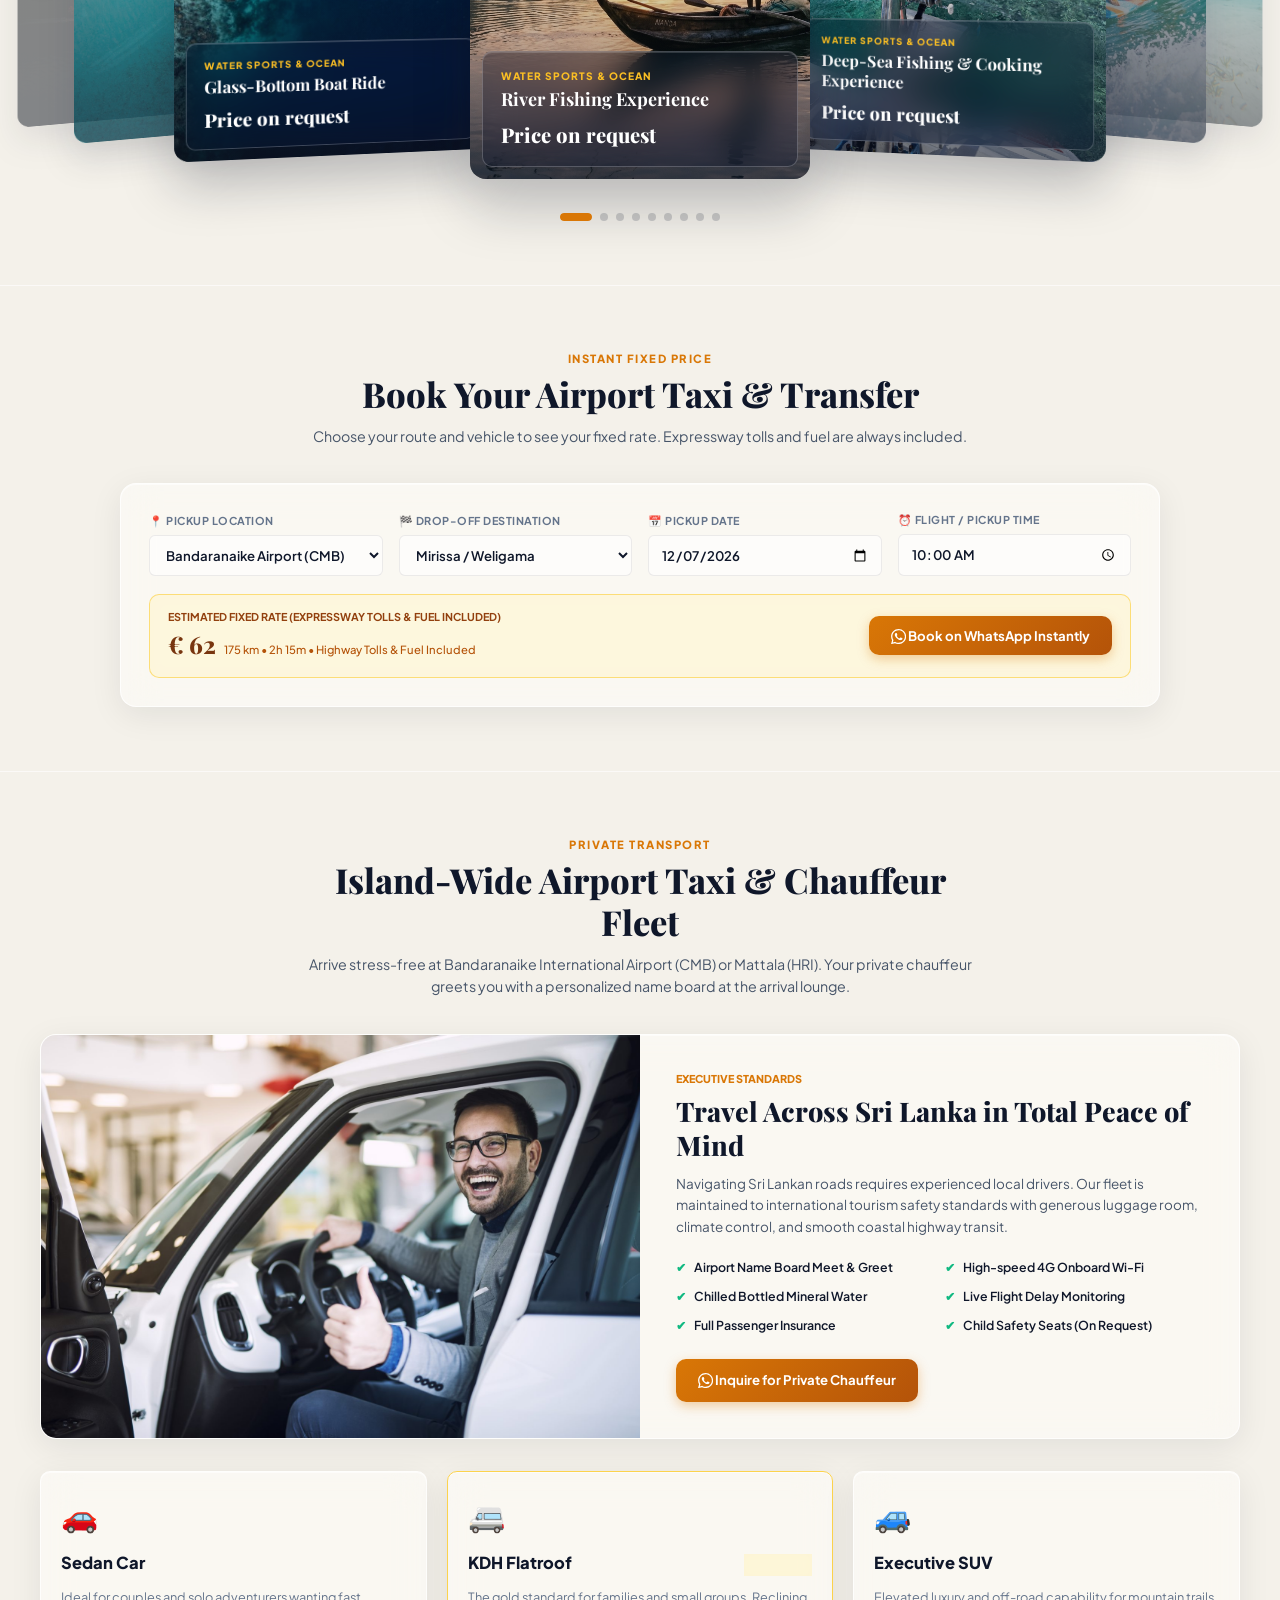
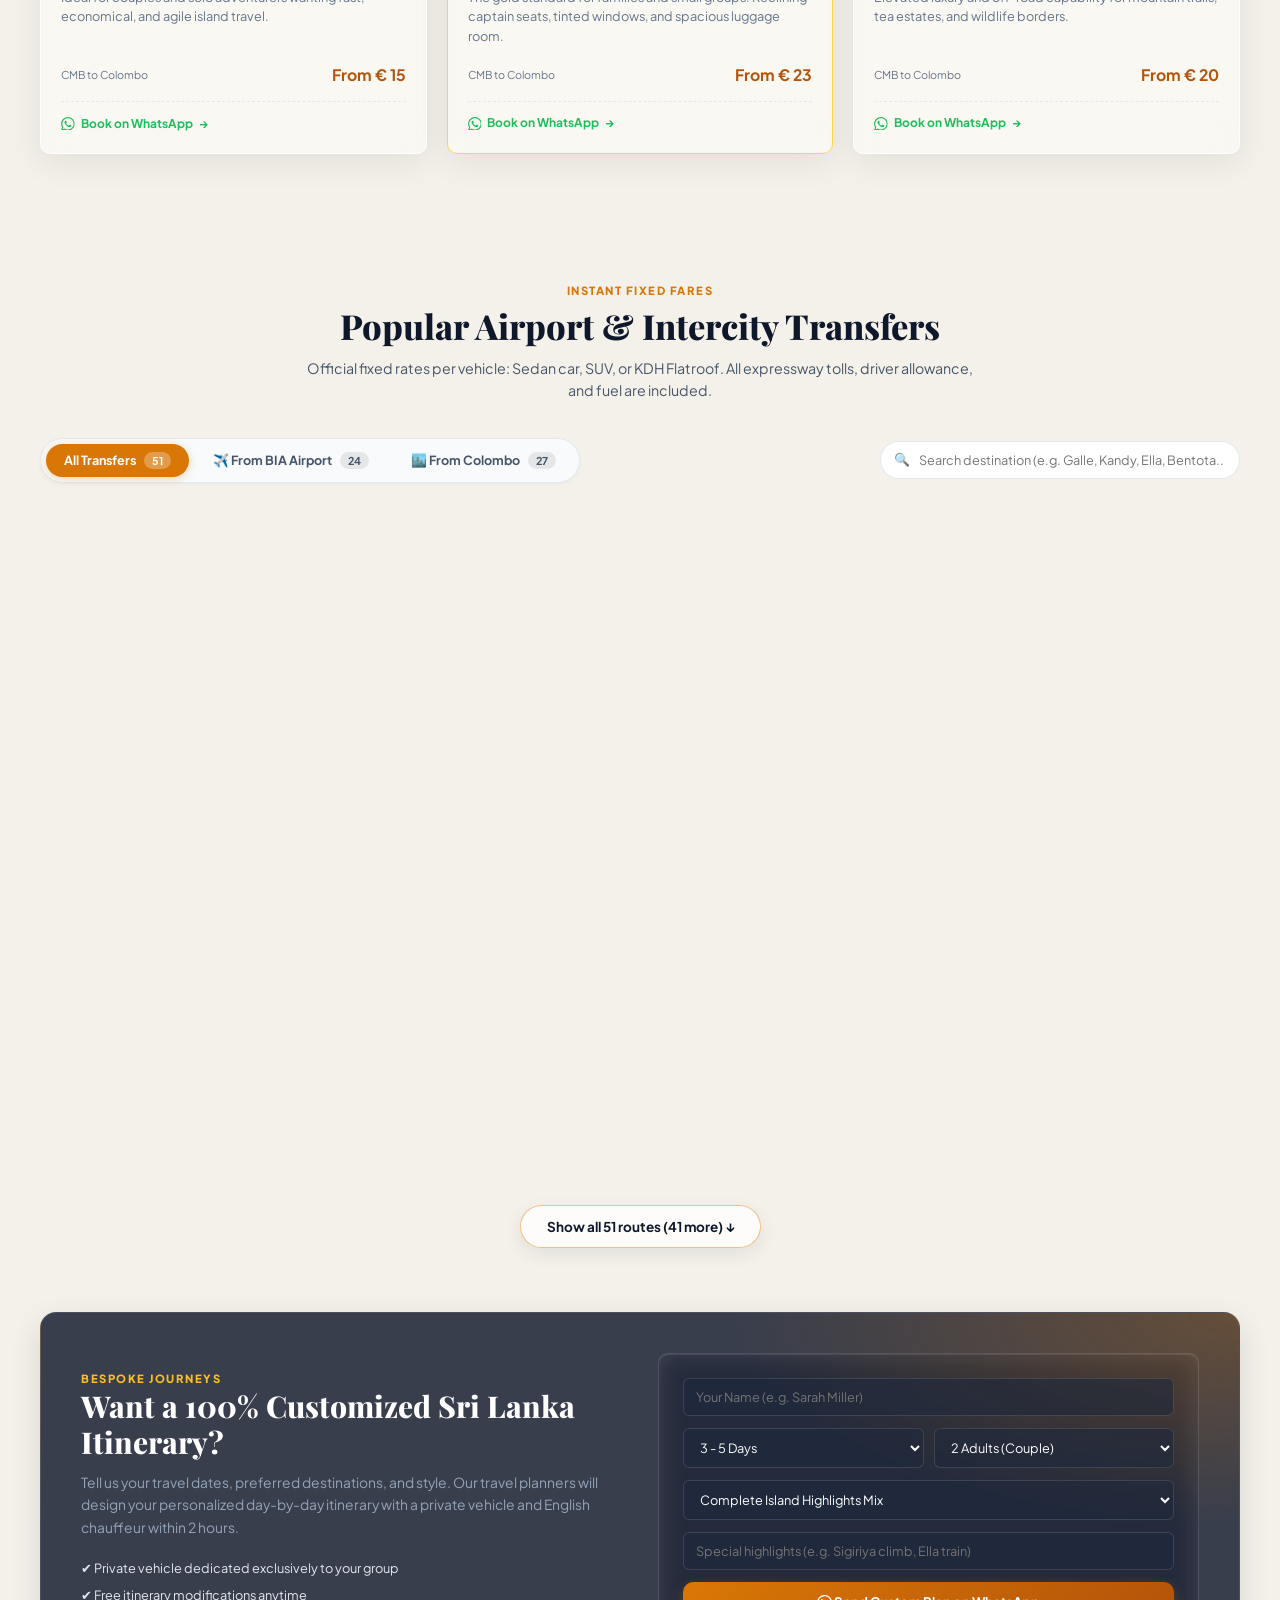
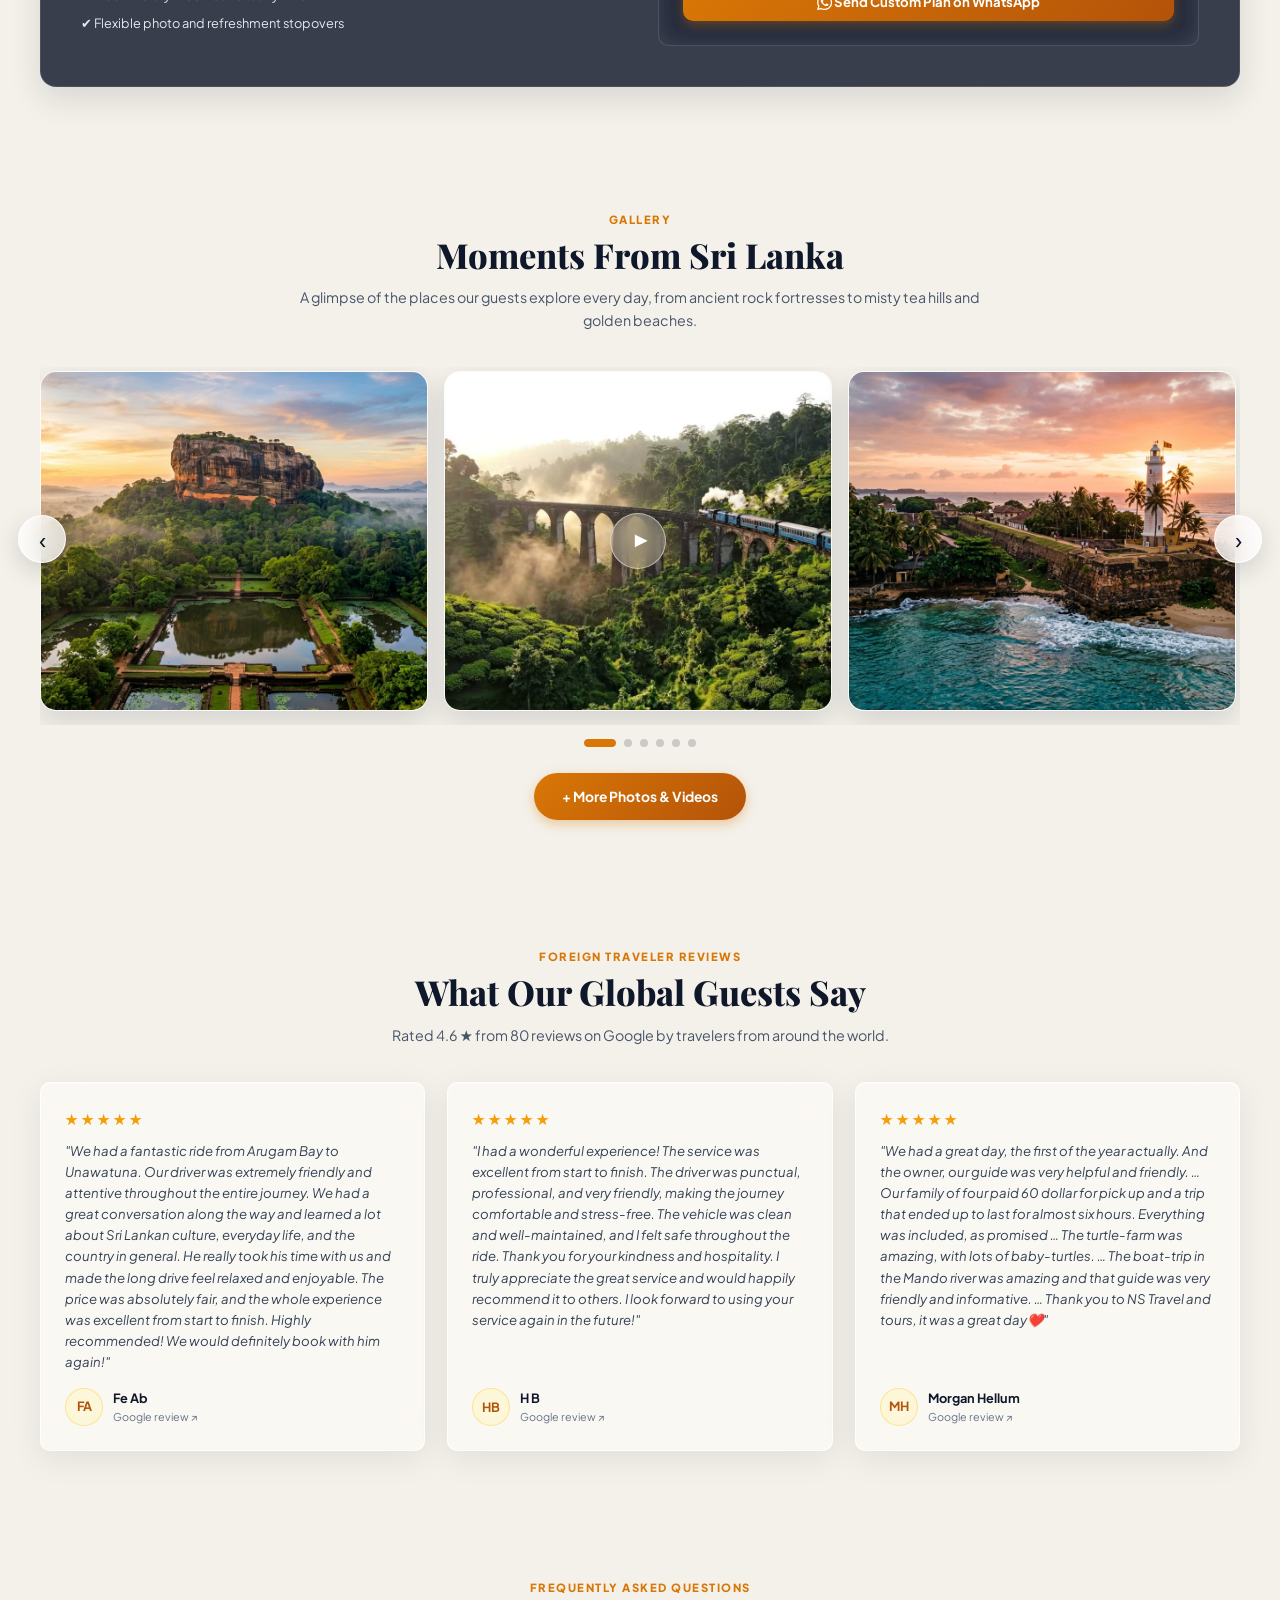
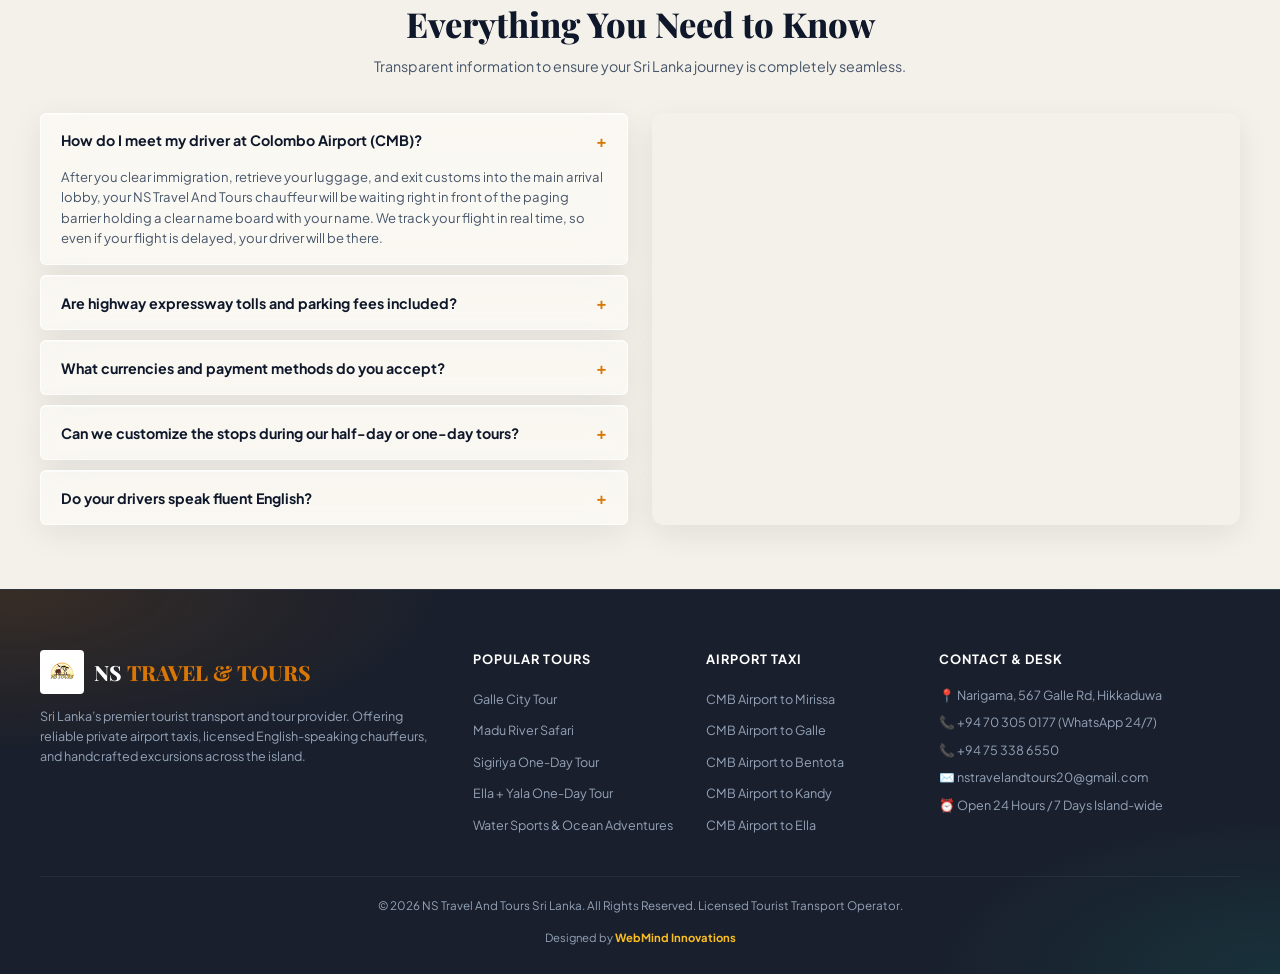
==== commit 4bb74388: "feat: update Google reviews and enhance customer testimonials" ====
--- a/index.html
+++ b/index.html
@@ -217,7 +217,7 @@
         <span class="section-badge">About NS Travel And Tours</span>
         <h2 class="section-heading">Explore Sri Lanka with a Trusted Local Team from Hikkaduwa</h2>
         <p class="about-text">
-          NS Travel And Tours is a local tour agency on Galle Road in Narigama, Hikkaduwa, right on Sri Lanka’s south coast. We plan and run day tours, wildlife safaris and water adventures for visitors from around the world, and our guests rate us <strong>4.6 ★ from 78 reviews on Google</strong>.
+          NS Travel And Tours is a local tour agency on Galle Road in Narigama, Hikkaduwa, right on Sri Lanka’s south coast. We plan and run day tours, wildlife safaris and water adventures for visitors from around the world, and our guests rate us <strong>4.6 ★ from 80 reviews on Google</strong>.
         </p>
         <p class="about-text">
           Because we’re based on the coast, the best of the south is close by, and the island’s most famous sights are just a day trip away.
@@ -236,7 +236,7 @@
             <span>Google Rating</span>
           </div>
           <div class="about-stat">
-            <strong>78</strong>
+            <strong>80</strong>
             <span>Google Reviews</span>
           </div>
           <div class="about-stat">
@@ -1964,7 +1964,7 @@
         <span class="section-badge">Foreign Traveler Reviews</span>
         <h2 class="section-heading">What Our Global Guests Say</h2>
         <p class="section-desc">
-          Over 1,200+ five-star reviews on TripAdvisor and Google from guests across the UK, Germany, Australia, and the USA.
+          Rated 4.6 ★ from 80 reviews on Google by travelers from around the world.
         </p>
       </div>
 
@@ -1973,14 +1973,14 @@
           <div>
             <div style="color: #F59E0B; margin-bottom: 10px; font-size: 1rem;">★ ★ ★ ★ ★</div>
             <p class="review-quote">
-              "NS Travel And Tours organized our airport pickup and a 2-day tour to Ella and Sigiriya. The car was brand new and spotless with cold AC. Our driver was like having a private local friend who knew every secret photo spot and avoided tourist traps!"
+              "We had a fantastic ride from Arugam Bay to Unawatuna. Our driver was extremely friendly and attentive throughout the entire journey. We had a great conversation along the way and learned a lot about Sri Lankan culture, everyday life, and the country in general. He really took his time with us and made the long drive feel relaxed and enjoyable. The price was absolutely fair, and the whole experience was excellent from start to finish. Highly recommended! We would definitely book with him again!"
             </p>
           </div>
           <div class="review-meta">
-            <div class="reviewer-avatar">CM</div>
+            <div class="reviewer-avatar">FA</div>
             <div>
-              <div class="reviewer-name">Charlotte &amp; Marcus</div>
-              <div class="reviewer-loc">London, United Kingdom 🇬🇧</div>
+              <div class="reviewer-name">Fe Ab</div>
+              <div class="reviewer-loc"><a href="https://maps.app.goo.gl/GWqbPhN3bxp6XV1i9" target="_blank" rel="noopener">Google review ↗</a></div>
             </div>
           </div>
         </div>
@@ -1989,14 +1989,14 @@
           <div>
             <div style="color: #F59E0B; margin-bottom: 10px; font-size: 1rem;">★ ★ ★ ★ ★</div>
             <p class="review-quote">
-              "We booked the 1-Day Udawalawe Elephant Safari and Galle Fort trip. Seeing over 40 wild elephants up close was magical. Completely hassle-free with direct WhatsApp communication. No hidden fees at all!"
+              "I had a wonderful experience! The service was excellent from start to finish. The driver was punctual, professional, and very friendly, making the journey comfortable and stress-free. The vehicle was clean and well-maintained, and I felt safe throughout the ride. Thank you for your kindness and hospitality. I truly appreciate the great service and would happily recommend it to others. I look forward to using your service again in the future!"
             </p>
           </div>
           <div class="review-meta">
-            <div class="reviewer-avatar">JW</div>
+            <div class="reviewer-avatar">HB</div>
             <div>
-              <div class="reviewer-name">Jonas &amp; Hannah Weber</div>
-              <div class="reviewer-loc">Munich, Germany 🇩🇪</div>
+              <div class="reviewer-name">H B</div>
+              <div class="reviewer-loc"><a href="https://maps.app.goo.gl/CTFnjNDFze65iN468" target="_blank" rel="noopener">Google review ↗</a></div>
             </div>
           </div>
         </div>
@@ -2005,14 +2005,14 @@
           <div>
             <div style="color: #F59E0B; margin-bottom: 10px; font-size: 1rem;">★ ★ ★ ★ ★</div>
             <p class="review-quote">
-              "Booked their KDH van for our family of 6 from Colombo Airport down to Mirissa. Our flight landed at 2:00 AM, and our driver was waiting right outside customs with our name on a sign. Safe, smooth driving and very punctual."
+              "We had a great day, the first of the year actually. And the owner, our guide was very helpful and friendly. … Our family of four paid 60 dollar for pick up and a trip that ended up to last for almost six hours. Everything was included, as promised … The turtle-farm was amazing, with lots of baby-turtles. … The boat-trip in the Mando river was amazing and that guide was very friendly and informative. … Thank you to NS Travel and tours, it was a great day❤️"
             </p>
           </div>
           <div class="review-meta">
-            <div class="reviewer-avatar">DB</div>
+            <div class="reviewer-avatar">MH</div>
             <div>
-              <div class="reviewer-name">David &amp; Karen Bell</div>
-              <div class="reviewer-loc">Sydney, Australia 🇦🇺</div>
+              <div class="reviewer-name">Morgan Hellum</div>
+              <div class="reviewer-loc"><a href="https://maps.app.goo.gl/dFwbgkTKCLELJGWd9" target="_blank" rel="noopener">Google review ↗</a></div>
             </div>
           </div>
         </div>
